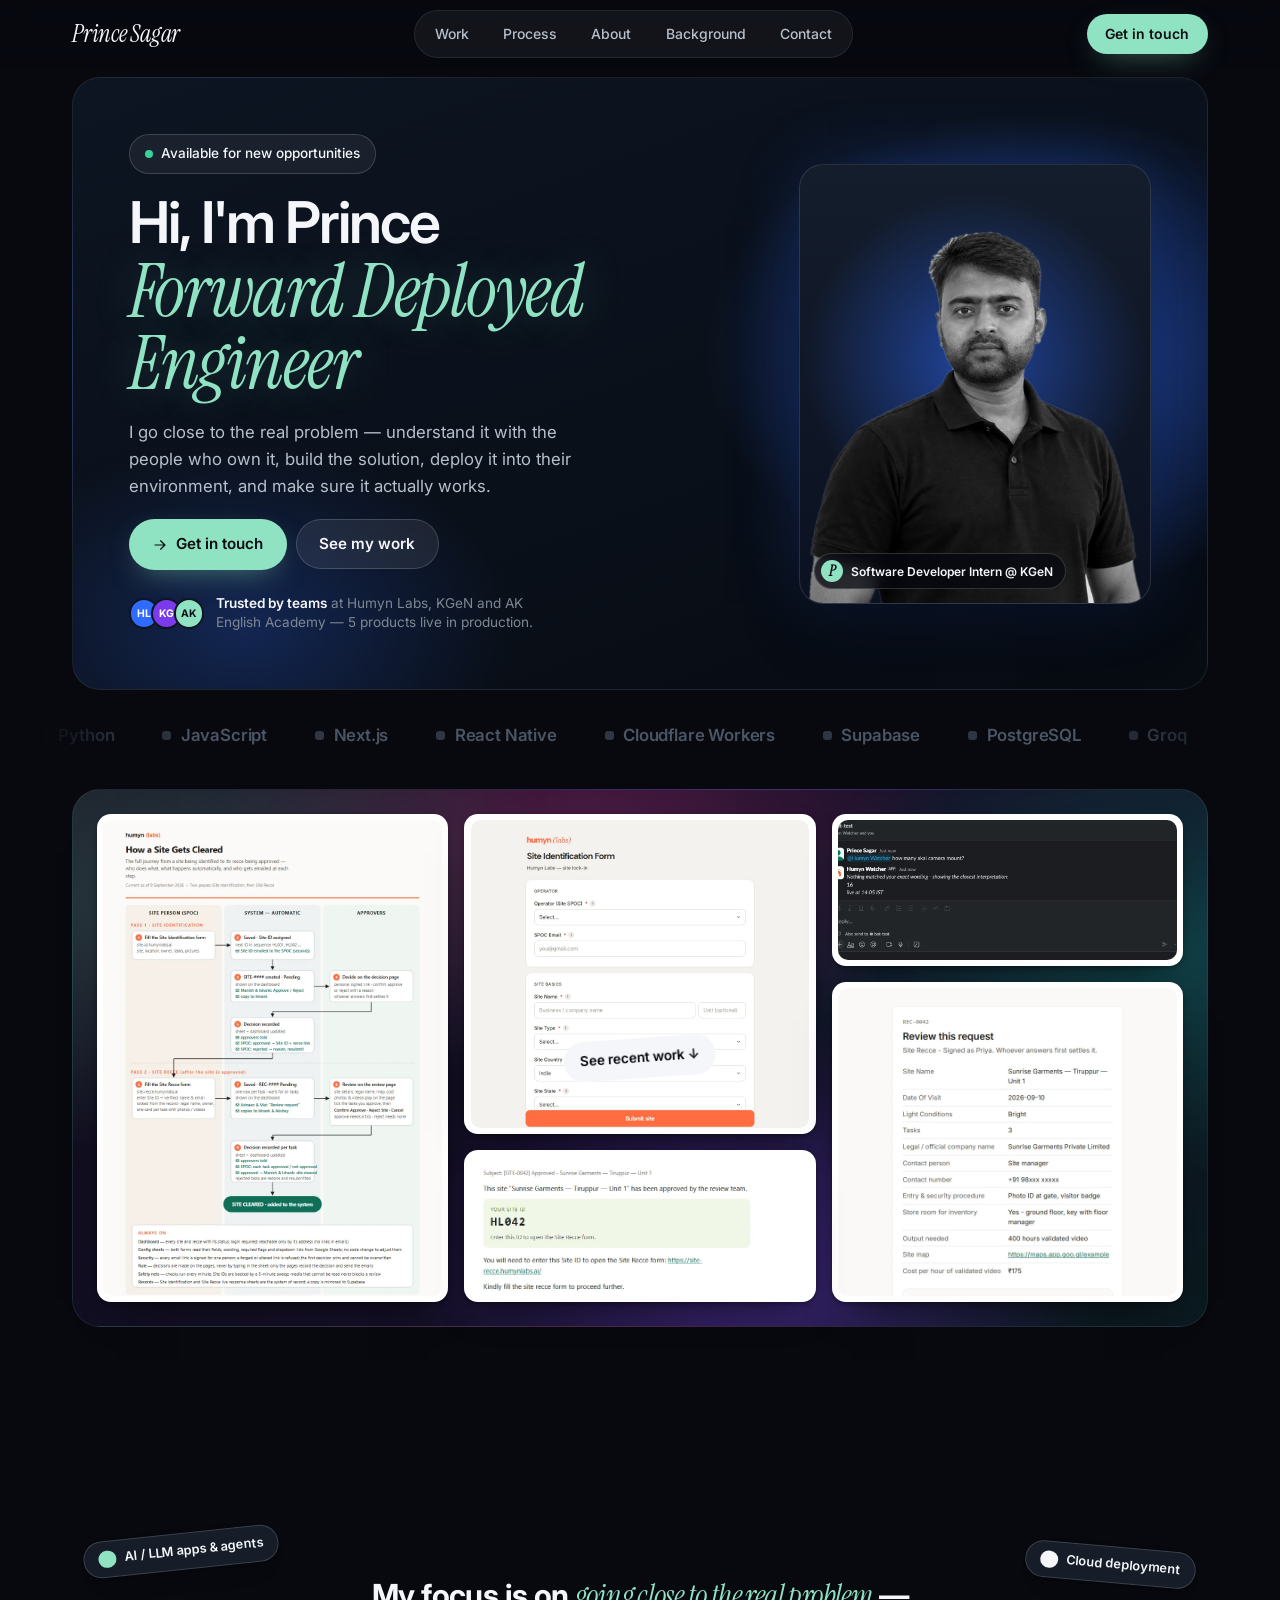
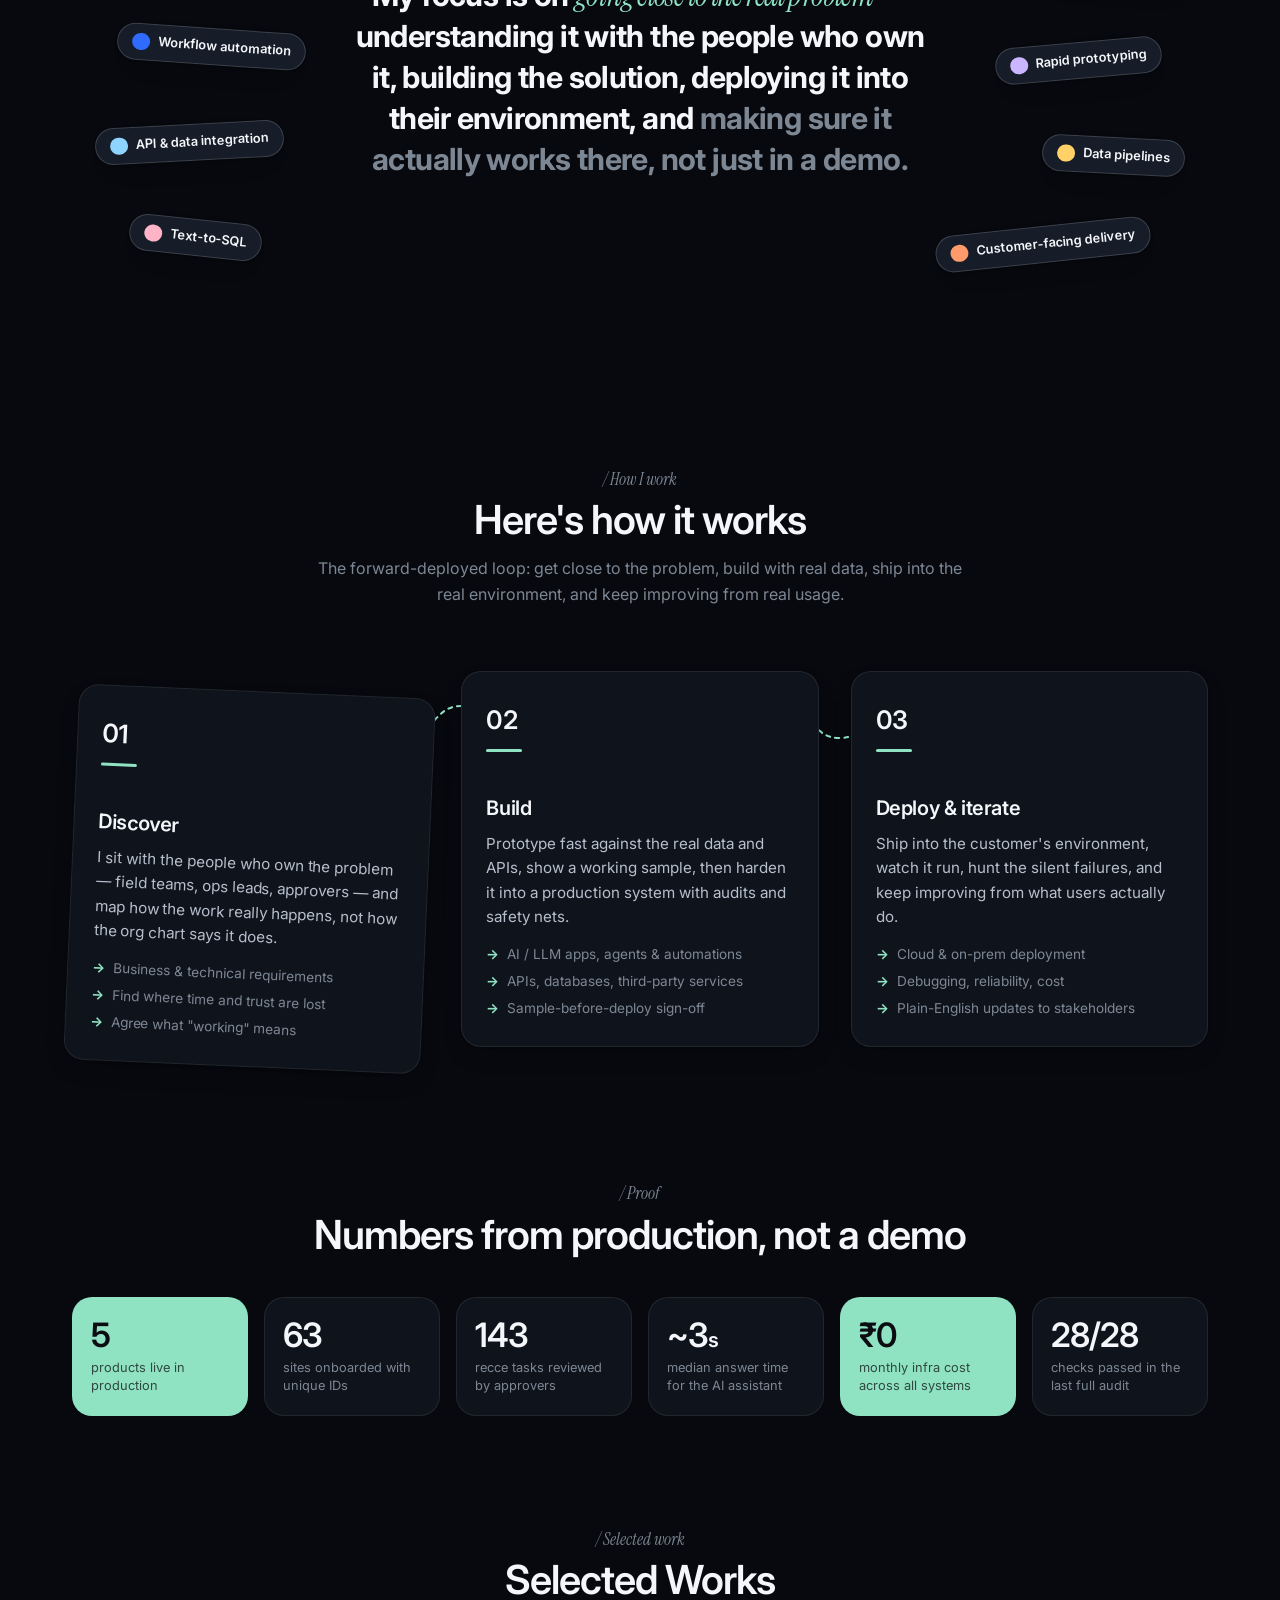
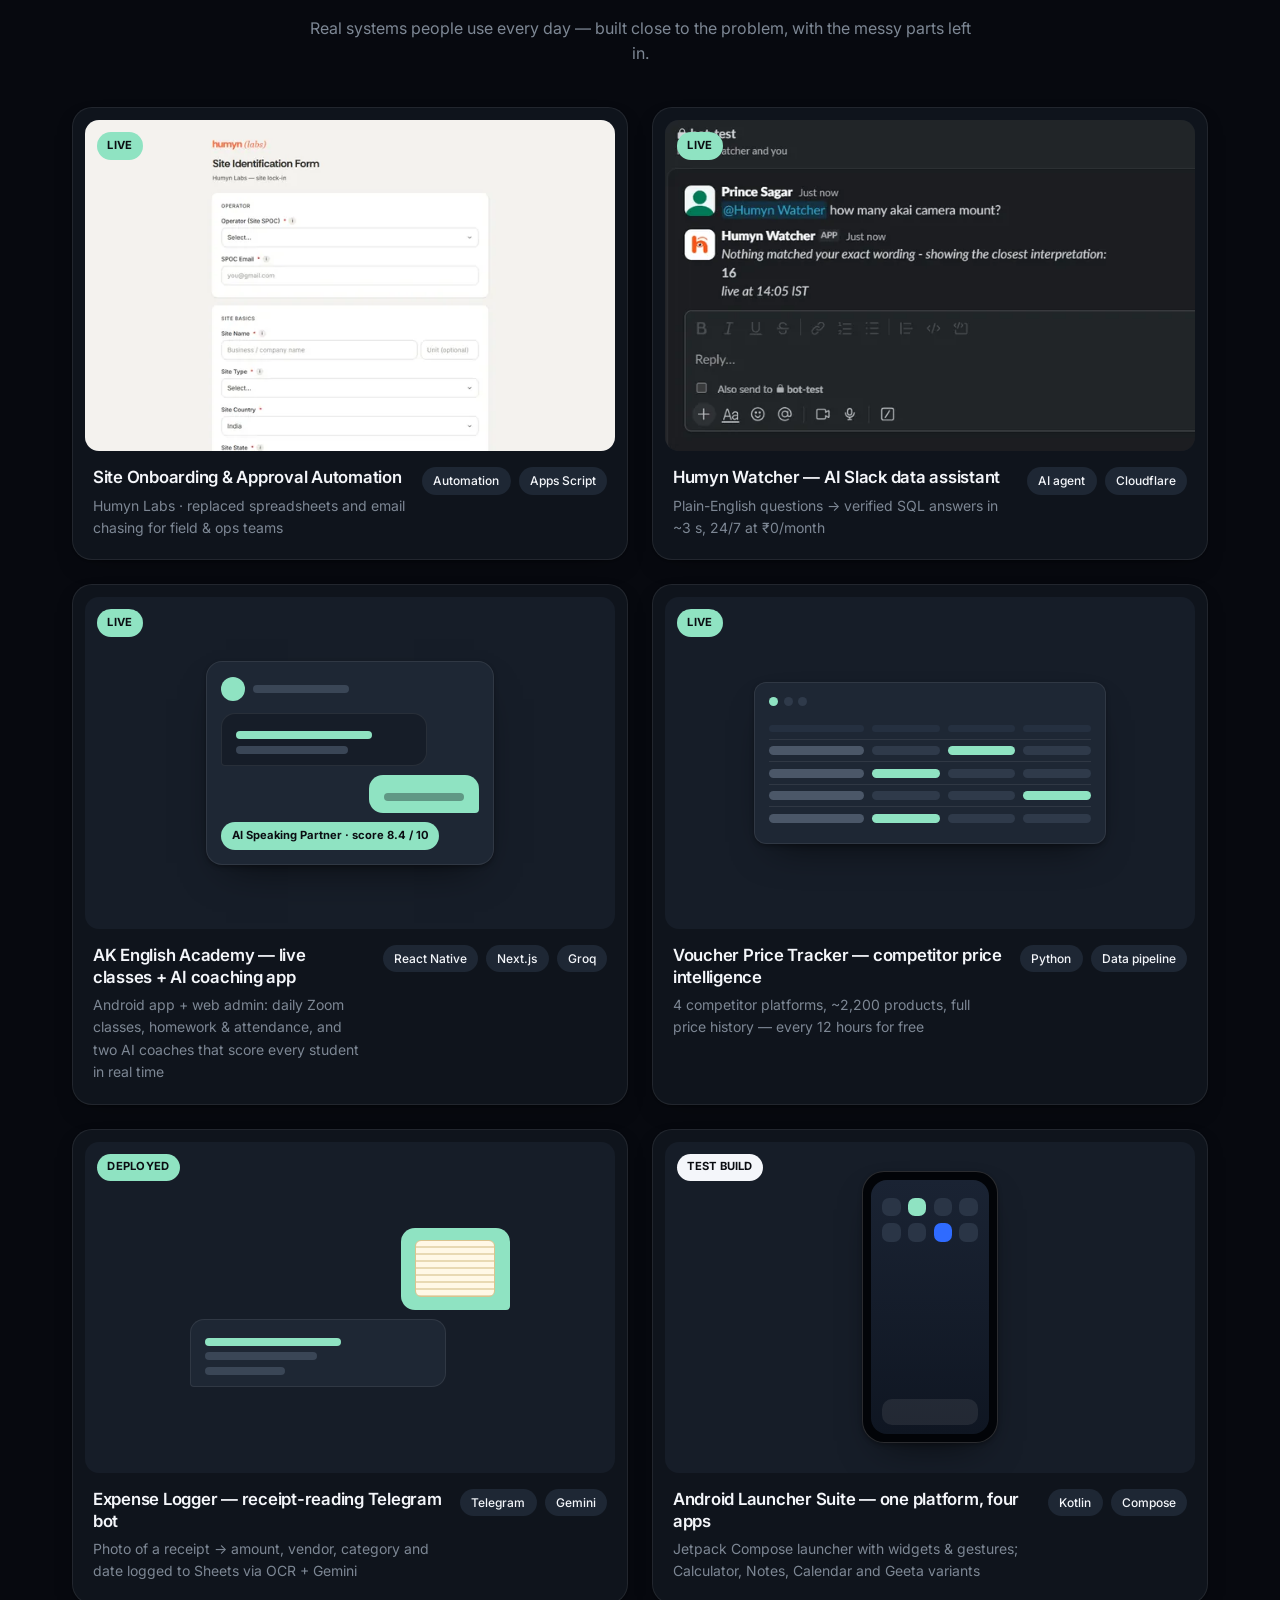
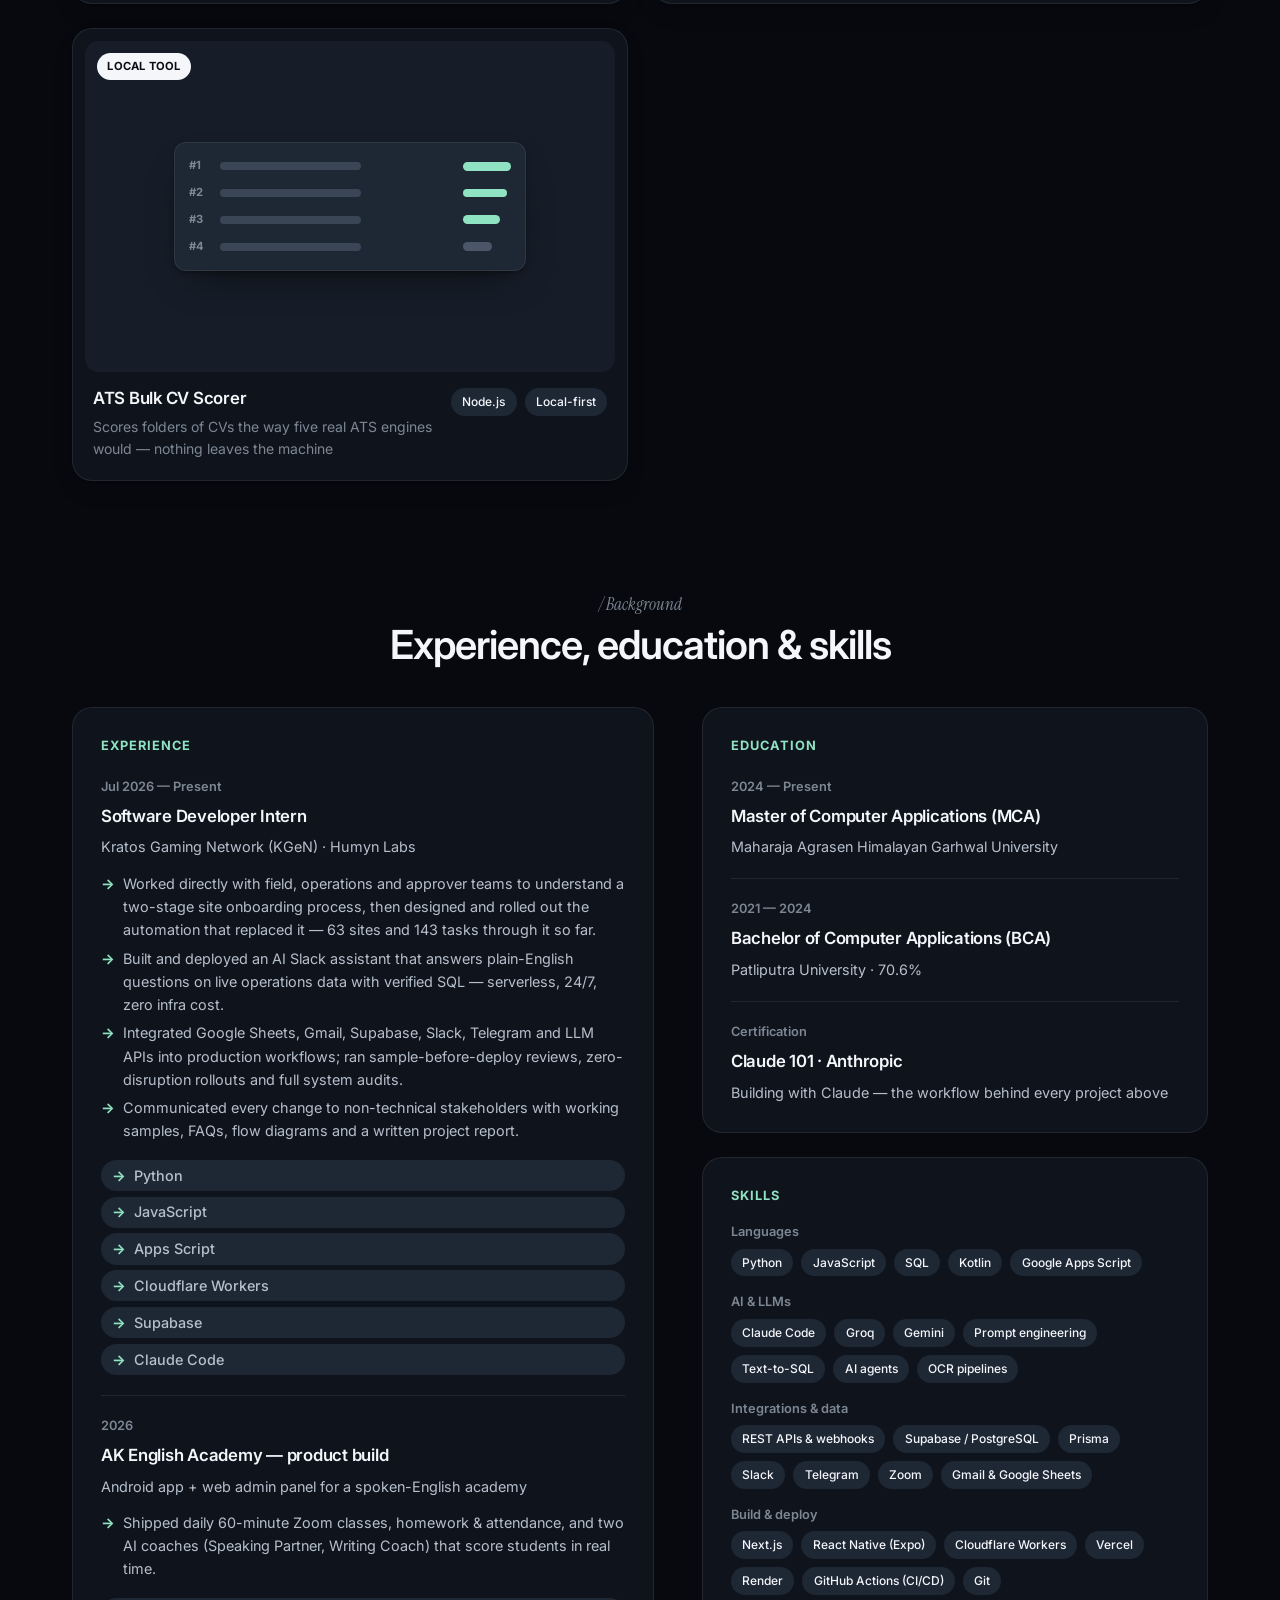
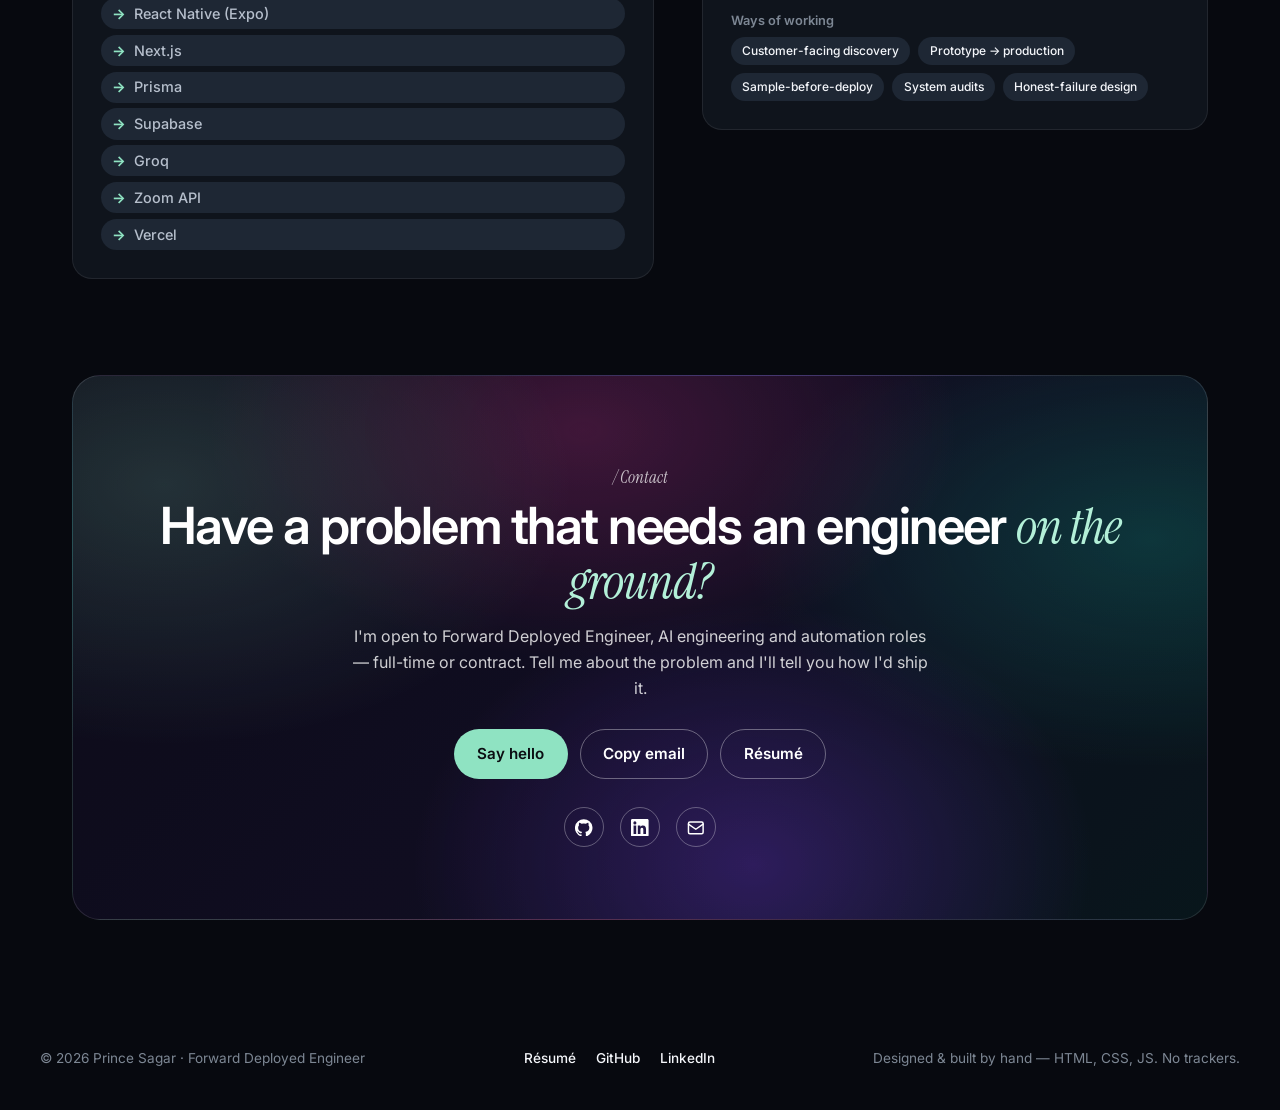
==== index.html @ 5920c082 "Accent: switch to mint (#8fe3c2) Co-Authored-By: Claude Opus 5 <noreply@anthropic.com>" ====
<!DOCTYPE html>
<html lang="en">
<head>
  <meta charset="UTF-8">
  <meta name="viewport" content="width=device-width, initial-scale=1.0">

  <title>Prince Sagar — Forward Deployed Engineer</title>
  <meta name="description" content="Prince Sagar is a Forward Deployed Engineer who works directly with the people who own a problem, builds AI and automation solutions, deploys them into real environments and keeps them working.">
  <meta name="author" content="Prince Sagar">
  <meta name="theme-color" content="#07090f">

  <meta property="og:type" content="website">
  <meta property="og:title" content="Prince Sagar — Forward Deployed Engineer">
  <meta property="og:description" content="I go close to the real problem, build the solution, deploy it, and make sure it actually works in your environment.">
  <meta property="og:url" content="https://sagarprince05.github.io">
  <meta property="og:image" content="https://sagarprince05.github.io/assets/og.png">
  <meta name="twitter:card" content="summary_large_image">

  <link rel="icon" href="assets/favicon.svg?v=20260915d" type="image/svg+xml">
  <link rel="canonical" href="https://sagarprince05.github.io">

  <link rel="preconnect" href="https://fonts.googleapis.com">
  <link rel="preconnect" href="https://fonts.gstatic.com" crossorigin>
  <link href="https://fonts.googleapis.com/css2?family=Inter:wght@400;500;600;700&family=Instrument+Serif:ital@0;1&display=swap" rel="stylesheet">
  <link rel="stylesheet" href="styles.css?v=20260915d">
  <link rel="preload" as="image" href="assets/prince.webp" type="image/webp">

  <script type="application/ld+json">
  {
    "@context": "https://schema.org",
    "@type": "Person",
    "name": "Prince Sagar",
    "jobTitle": "Forward Deployed Engineer",
    "worksFor": { "@type": "Organization", "name": "Kratos Gaming Network (KGeN)" },
    "url": "https://sagarprince05.github.io",
    "image": "https://sagarprince05.github.io/assets/prince.webp",
    "email": "mailto:prince.nbt05@gmail.com",
    "sameAs": ["https://github.com/sagarprince05", "https://www.linkedin.com/in/prince-sagar-b469223b5"],
    "knowsAbout": ["Forward deployed engineering", "AI and LLM applications", "Workflow automation", "API integration", "Python", "JavaScript", "Cloudflare Workers", "Supabase", "Next.js", "React Native"],
    "alumniOf": [
      { "@type": "CollegeOrUniversity", "name": "Maharaja Agrasen Himalayan Garhwal University" },
      { "@type": "CollegeOrUniversity", "name": "Patliputra University" }
    ]
  }
  </script>
</head>
<body>
  <a class="skip-link" href="#content">Skip to content</a>

  <!-- ===================== HEADER ===================== -->
  <header class="site-header" id="top">
    <div class="container nav-bar">
      <a class="brand" href="#top">Prince Sagar</a>
      <nav class="nav-links" aria-label="Primary">
        <a class="nav-link" href="#work">Work</a>
        <a class="nav-link" href="#process">Process</a>
        <a class="nav-link" href="#about">About</a>
        <a class="nav-link" href="#background">Background</a>
        <a class="nav-link" href="#contact">Contact</a>
      </nav>
      <div class="nav-actions">
        <a class="btn btn-dark" href="mailto:prince.nbt05@gmail.com">Get in touch</a>
        <button class="nav-toggle" type="button" aria-label="Open menu" aria-expanded="false" aria-controls="nav-panel">
          <svg class="icon-open" viewBox="0 0 24 24" fill="none" stroke="currentColor" stroke-width="2" stroke-linecap="round" aria-hidden="true"><path d="M4 7h16M4 12h16M4 17h16"/></svg>
          <svg class="icon-close" viewBox="0 0 24 24" fill="none" stroke="currentColor" stroke-width="2" stroke-linecap="round" aria-hidden="true"><path d="M6 6l12 12M18 6 6 18"/></svg>
        </button>
      </div>
    </div>
    <nav class="container nav-panel" id="nav-panel" aria-label="Mobile">
      <a href="#work">Work</a>
      <a href="#process">Process</a>
      <a href="#about">About</a>
      <a href="#background">Background</a>
      <a href="#contact">Contact</a>
    </nav>
  </header>

  <main id="content">

    <!-- ===================== HERO ===================== -->
    <section class="hero container" aria-labelledby="hero-title">
      <div class="hero-card">
        <div class="hero-copy">
          <span class="pill"><span class="dot" aria-hidden="true"></span>Available for new opportunities</span>
          <h1 class="hero-title" id="hero-title">
            <span class="line1">Hi, I'm Prince</span>
            <span class="line2">Forward Deployed Engineer</span>
          </h1>
          <p class="hero-blurb">I go close to the real problem — understand it with the people who own it, build the solution, deploy it into their environment, and make sure it actually works.</p>
          <div class="hero-actions">
            <a class="btn btn-dark" href="#contact">
              <svg viewBox="0 0 20 20" fill="currentColor" aria-hidden="true"><path fill-rule="evenodd" d="M3 10a.75.75 0 0 1 .75-.75h10.638L10.23 5.29a.75.75 0 1 1 1.04-1.08l5.5 5.25a.75.75 0 0 1 0 1.08l-5.5 5.25a.75.75 0 1 1-1.04-1.08l4.158-3.96H3.75A.75.75 0 0 1 3 10z" clip-rule="evenodd"/></svg>
              Get in touch
            </a>
            <a class="btn btn-light" href="#work">See my work</a>
          </div>
          <p class="hero-proof">
            <span class="stack" aria-hidden="true">
              <span style="background:#2f6bff">HL</span>
              <span style="background:#7c3aed">KG</span>
              <span style="background:#8fe3c2;color:#0b0d12">AK</span>
            </span>
            <span><strong>Trusted by teams</strong> at Humyn Labs, KGeN and AK English Academy — 5 products live in production.</span>
          </p>
        </div>

        <div class="hero-visual">
          <div class="portrait">
            <img src="assets/prince.webp" alt="Prince Sagar" width="1000" height="1085" fetchpriority="high" decoding="async">
            <span class="portrait-tag"><span class="mark">P</span>Software Developer Intern @ KGeN</span>
          </div>
        </div>
      </div>
    </section>

    <!-- ===================== MARQUEE ===================== -->
    <div class="marquee container" aria-label="Tools I work with">
      <div class="marquee-track">
        <span>Python</span><span>JavaScript</span><span>Next.js</span><span>React Native</span><span>Cloudflare Workers</span><span>Supabase</span><span>PostgreSQL</span><span>Groq</span><span>Gemini</span><span>Claude Code</span><span>Google Apps Script</span><span>Slack API</span><span>Telegram API</span><span>Zoom API</span><span>GitHub Actions</span><span>Vercel</span><span>Render</span>
        <span aria-hidden="true">Python</span><span aria-hidden="true">JavaScript</span><span aria-hidden="true">Next.js</span><span aria-hidden="true">React Native</span><span aria-hidden="true">Cloudflare Workers</span><span aria-hidden="true">Supabase</span><span aria-hidden="true">PostgreSQL</span><span aria-hidden="true">Groq</span><span aria-hidden="true">Gemini</span><span aria-hidden="true">Claude Code</span><span aria-hidden="true">Google Apps Script</span><span aria-hidden="true">Slack API</span><span aria-hidden="true">Telegram API</span><span aria-hidden="true">Zoom API</span><span aria-hidden="true">GitHub Actions</span><span aria-hidden="true">Vercel</span><span aria-hidden="true">Render</span>
      </div>
    </div>

    <!-- ===================== COLLAGE ===================== -->
    <section class="section container reveal" aria-label="Recent work at a glance" style="padding-top:2rem">
      <div class="collage">
        <div class="tile tile-a"><img src="assets/screenshots/so-08-flowchart.webp" alt="Flow diagram of the site onboarding and approval system" width="900" height="1290" loading="lazy" decoding="async"></div>
        <div class="tile tile-b"><img src="assets/screenshots/so-01-site-id-form.webp" alt="Site Identification form" width="1280" height="900" loading="lazy" decoding="async"></div>
        <div class="tile tile-c"><img src="assets/screenshots/hw-02-fuzzy-question.webp" alt="Humyn Watcher answering a question in Slack" width="1300" height="490" loading="lazy" decoding="async"></div>
        <div class="tile tile-d"><img src="assets/screenshots/so-05-review-page.webp" alt="Task-level review page" width="760" height="1380" loading="lazy" decoding="async"></div>
        <div class="tile tile-e"><img src="assets/screenshots/so-02-site-approved-email.webp" alt="Approval email with Site ID" width="760" height="420" loading="lazy" decoding="async"></div>
        <a class="pill float" href="#work">See recent work ↓</a>
      </div>
    </section>

    <!-- ===================== ABOUT ===================== -->
    <section class="section container reveal" id="about" aria-labelledby="about-title">
      <div class="statement-wrap">
        <h2 class="statement" id="about-title">My focus is on <em>going close to the real problem</em> — understanding it with the people who own it, building the solution, deploying it into their environment, and <span class="soft">making sure it actually works there, not just in a demo.</span></h2>
        <ul class="chips" aria-label="What I do">
          <li class="chip"><i style="background:#8fe3c2"></i>AI / LLM apps &amp; agents</li>
          <li class="chip"><i style="background:#2f6bff"></i>Workflow automation</li>
          <li class="chip"><i style="background:#8fd3ff"></i>API &amp; data integration</li>
          <li class="chip"><i style="background:#ffb3c7"></i>Text-to-SQL</li>
          <li class="chip"><i style="background:#f4f6fa"></i>Cloud deployment</li>
          <li class="chip"><i style="background:#c9b6ff"></i>Rapid prototyping</li>
          <li class="chip"><i style="background:#ffd166"></i>Data pipelines</li>
          <li class="chip"><i style="background:#ff9a6b"></i>Customer-facing delivery</li>
        </ul>
      </div>
    </section>

    <!-- ===================== PROCESS ===================== -->
    <section class="section container reveal" id="process" aria-labelledby="process-title">
      <div class="section-head">
        <p class="eyebrow">How I work</p>
        <h2 class="h2" id="process-title">Here's how it works</h2>
        <p>The forward-deployed loop: get close to the problem, build with real data, ship into the real environment, and keep improving from real usage.</p>
      </div>
      <div class="process">
        <svg class="connector c1" viewBox="0 0 96 48" fill="none" aria-hidden="true"><path d="M2 40 C 30 40, 30 8, 58 8 S 86 30, 94 26" stroke="currentColor" stroke-width="2" stroke-dasharray="4 5" stroke-linecap="round"/><circle cx="94" cy="26" r="3" fill="currentColor"/></svg>
        <svg class="connector c2" viewBox="0 0 96 48" fill="none" aria-hidden="true"><path d="M2 40 C 30 40, 30 8, 58 8 S 86 30, 94 26" stroke="currentColor" stroke-width="2" stroke-dasharray="4 5" stroke-linecap="round"/><circle cx="94" cy="26" r="3" fill="currentColor"/></svg>

        <article class="step">
          <div class="num">01</div>
          <h3>Discover</h3>
          <p>I sit with the people who own the problem — field teams, ops leads, approvers — and map how the work really happens, not how the org chart says it does.</p>
          <ul>
            <li>Business &amp; technical requirements</li>
            <li>Find where time and trust are lost</li>
            <li>Agree what "working" means</li>
          </ul>
        </article>
        <article class="step">
          <div class="num">02</div>
          <h3>Build</h3>
          <p>Prototype fast against the real data and APIs, show a working sample, then harden it into a production system with audits and safety nets.</p>
          <ul>
            <li>AI / LLM apps, agents &amp; automations</li>
            <li>APIs, databases, third-party services</li>
            <li>Sample-before-deploy sign-off</li>
          </ul>
        </article>
        <article class="step">
          <div class="num">03</div>
          <h3>Deploy &amp; iterate</h3>
          <p>Ship into the customer's environment, watch it run, hunt the silent failures, and keep improving from what users actually do.</p>
          <ul>
            <li>Cloud &amp; on-prem deployment</li>
            <li>Debugging, reliability, cost</li>
            <li>Plain-English updates to stakeholders</li>
          </ul>
        </article>
      </div>
    </section>

    <!-- ===================== RESULTS ===================== -->
    <section class="section container reveal" aria-labelledby="results-title" style="padding-top:0">
      <div class="section-head">
        <p class="eyebrow">Proof</p>
        <h2 class="h2" id="results-title">Numbers from production, not a demo</h2>
      </div>
      <ul class="results">
        <li class="result accent"><div class="value">5</div><div class="label">products live in production</div></li>
        <li class="result"><div class="value">63</div><div class="label">sites onboarded with unique IDs</div></li>
        <li class="result"><div class="value">143</div><div class="label">recce tasks reviewed by approvers</div></li>
        <li class="result"><div class="value">~3<small>s</small></div><div class="label">median answer time for the AI assistant</div></li>
        <li class="result accent"><div class="value">₹0</div><div class="label">monthly infra cost across all systems</div></li>
        <li class="result"><div class="value">28/28</div><div class="label">checks passed in the last full audit</div></li>
      </ul>
    </section>

    <!-- ===================== WORK ===================== -->
    <section class="section container reveal" id="work" aria-labelledby="work-title" style="padding-top:0">
      <div class="section-head">
        <p class="eyebrow">Selected work</p>
        <h2 class="h2" id="work-title">Selected Works</h2>
        <p>Real systems people use every day — built close to the problem, with the messy parts left in.</p>
      </div>

      <div class="work-grid">

        <a class="work-card" href="projects/site-onboarding.html">
          <div class="work-media">
            <img src="assets/screenshots/thumb-site-onboarding.webp" alt="" width="640" height="400" loading="lazy" decoding="async">
            <span class="status">Live</span>
          </div>
          <span class="work-arrow" aria-hidden="true"><svg viewBox="0 0 20 20" fill="currentColor"><path fill-rule="evenodd" d="M5.22 14.78a.75.75 0 0 0 1.06 0l7.22-7.22v5.69a.75.75 0 0 0 1.5 0v-7.5a.75.75 0 0 0-.75-.75h-7.5a.75.75 0 0 0 0 1.5h5.69l-7.22 7.22a.75.75 0 0 0 0 1.06z" clip-rule="evenodd"/></svg></span>
          <div class="work-body">
            <div>
              <h3>Site Onboarding &amp; Approval Automation</h3>
              <p>Humyn Labs · replaced spreadsheets and email chasing for field &amp; ops teams</p>
            </div>
            <ul class="tags"><li>Automation</li><li>Apps Script</li></ul>
          </div>
        </a>

        <a class="work-card" href="projects/humyn-watcher.html">
          <div class="work-media">
            <img src="assets/screenshots/thumb-humyn-watcher.webp" alt="" width="640" height="400" loading="lazy" decoding="async">
            <span class="status">Live</span>
          </div>
          <span class="work-arrow" aria-hidden="true"><svg viewBox="0 0 20 20" fill="currentColor"><path fill-rule="evenodd" d="M5.22 14.78a.75.75 0 0 0 1.06 0l7.22-7.22v5.69a.75.75 0 0 0 1.5 0v-7.5a.75.75 0 0 0-.75-.75h-7.5a.75.75 0 0 0 0 1.5h5.69l-7.22 7.22a.75.75 0 0 0 0 1.06z" clip-rule="evenodd"/></svg></span>
          <div class="work-body">
            <div>
              <h3>Humyn Watcher — AI Slack data assistant</h3>
              <p>Plain-English questions → verified SQL answers in ~3 s, 24/7 at ₹0/month</p>
            </div>
            <ul class="tags"><li>AI agent</li><li>Cloudflare</li></ul>
          </div>
        </a>

        <a class="work-card" href="https://ak-english-academy.vercel.app" target="_blank" rel="noreferrer">
          <div class="work-media">
            <div class="mock">
              <div class="mock-coach" aria-hidden="true">
                <div class="coach-head"><i></i><b></b></div>
                <div class="bubble bot"><b class="w3"></b><b class="w1"></b></div>
                <div class="bubble me"><b class="w2"></b></div>
                <div class="score">AI Speaking Partner · score 8.4 / 10</div>
              </div>
            </div>
            <span class="status">Live</span>
          </div>
          <span class="work-arrow" aria-hidden="true"><svg viewBox="0 0 20 20" fill="currentColor"><path fill-rule="evenodd" d="M5.22 14.78a.75.75 0 0 0 1.06 0l7.22-7.22v5.69a.75.75 0 0 0 1.5 0v-7.5a.75.75 0 0 0-.75-.75h-7.5a.75.75 0 0 0 0 1.5h5.69l-7.22 7.22a.75.75 0 0 0 0 1.06z" clip-rule="evenodd"/></svg></span>
          <div class="work-body">
            <div>
              <h3>AK English Academy — live classes + AI coaching app</h3>
              <p>Android app + web admin: daily Zoom classes, homework &amp; attendance, and two AI coaches that score every student in real time</p>
            </div>
            <ul class="tags"><li>React Native</li><li>Next.js</li><li>Groq</li></ul>
          </div>
        </a>

        <a class="work-card" href="projects/voucher-price-tracker.html">
          <div class="work-media">
            <div class="mock">
              <div class="mock-window" aria-hidden="true">
                <div class="bar"><i></i><i></i><i></i></div>
                <div class="mock-row head"><b></b><b></b><b></b><b></b></div>
                <div class="mock-row"><b class="dark"></b><b></b><b class="lime"></b><b></b></div>
                <div class="mock-row"><b class="dark"></b><b class="lime"></b><b></b><b></b></div>
                <div class="mock-row"><b class="dark"></b><b></b><b></b><b class="lime"></b></div>
                <div class="mock-row"><b class="dark"></b><b class="lime"></b><b></b><b></b></div>
              </div>
            </div>
            <span class="status">Live</span>
          </div>
          <span class="work-arrow" aria-hidden="true"><svg viewBox="0 0 20 20" fill="currentColor"><path fill-rule="evenodd" d="M5.22 14.78a.75.75 0 0 0 1.06 0l7.22-7.22v5.69a.75.75 0 0 0 1.5 0v-7.5a.75.75 0 0 0-.75-.75h-7.5a.75.75 0 0 0 0 1.5h5.69l-7.22 7.22a.75.75 0 0 0 0 1.06z" clip-rule="evenodd"/></svg></span>
          <div class="work-body">
            <div>
              <h3>Voucher Price Tracker — competitor price intelligence</h3>
              <p>4 competitor platforms, ~2,200 products, full price history — every 12 hours for free</p>
            </div>
            <ul class="tags"><li>Python</li><li>Data pipeline</li></ul>
          </div>
        </a>

        <div class="work-card">
          <div class="work-media">
            <div class="mock">
              <div class="mock-chat" aria-hidden="true">
                <div class="bubble me"><div class="receipt"></div></div>
                <div class="bubble bot"><b class="w3"></b><b class="w1"></b><b class="w2"></b></div>
              </div>
            </div>
            <span class="status">Deployed</span>
          </div>
          <div class="work-body">
            <div>
              <h3>Expense Logger — receipt-reading Telegram bot</h3>
              <p>Photo of a receipt → amount, vendor, category and date logged to Sheets via OCR + Gemini</p>
            </div>
            <ul class="tags"><li>Telegram</li><li>Gemini</li></ul>
          </div>
        </div>

        <a class="work-card" href="https://github.com/akashsinha-cmyk/AIOLauncher" target="_blank" rel="noreferrer">
          <div class="work-media">
            <div class="mock">
              <div class="mock-phone" aria-hidden="true"><div class="screen"><div class="apps"><i></i><i></i><i></i><i></i><i></i><i></i><i></i><i></i></div><div class="dock"></div></div></div>
            </div>
            <span class="status neutral">Test build</span>
          </div>
          <span class="work-arrow" aria-hidden="true"><svg viewBox="0 0 20 20" fill="currentColor"><path fill-rule="evenodd" d="M5.22 14.78a.75.75 0 0 0 1.06 0l7.22-7.22v5.69a.75.75 0 0 0 1.5 0v-7.5a.75.75 0 0 0-.75-.75h-7.5a.75.75 0 0 0 0 1.5h5.69l-7.22 7.22a.75.75 0 0 0 0 1.06z" clip-rule="evenodd"/></svg></span>
          <div class="work-body">
            <div>
              <h3>Android Launcher Suite — one platform, four apps</h3>
              <p>Jetpack Compose launcher with widgets &amp; gestures; Calculator, Notes, Calendar and Geeta variants</p>
            </div>
            <ul class="tags"><li>Kotlin</li><li>Compose</li></ul>
          </div>
        </a>

        <div class="work-card">
          <div class="work-media">
            <div class="mock">
              <div class="mock-rank" aria-hidden="true">
                <div class="r">#1<span></span><i></i></div>
                <div class="r">#2<span></span><i></i></div>
                <div class="r">#3<span></span><i></i></div>
                <div class="r">#4<span></span><i></i></div>
              </div>
            </div>
            <span class="status neutral">Local tool</span>
          </div>
          <div class="work-body">
            <div>
              <h3>ATS Bulk CV Scorer</h3>
              <p>Scores folders of CVs the way five real ATS engines would — nothing leaves the machine</p>
            </div>
            <ul class="tags"><li>Node.js</li><li>Local-first</li></ul>
          </div>
        </div>

      </div>
    </section>

    <!-- ===================== BACKGROUND ===================== -->
    <section class="section container reveal" id="background" aria-labelledby="background-title" style="padding-top:0">
      <div class="section-head">
        <p class="eyebrow">Background</p>
        <h2 class="h2" id="background-title">Experience, education &amp; skills</h2>
      </div>
      <div class="two-col">
        <div class="panel">
          <h3>Experience</h3>
          <div class="entry">
            <span class="when">Jul 2026 — Present</span>
            <h4>Software Developer Intern</h4>
            <span class="where">Kratos Gaming Network (KGeN) · Humyn Labs</span>
            <ul>
              <li>Worked directly with field, operations and approver teams to understand a two-stage site onboarding process, then designed and rolled out the automation that replaced it — 63 sites and 143 tasks through it so far.</li>
              <li>Built and deployed an AI Slack assistant that answers plain-English questions on live operations data with verified SQL — serverless, 24/7, zero infra cost.</li>
              <li>Integrated Google Sheets, Gmail, Supabase, Slack, Telegram and LLM APIs into production workflows; ran sample-before-deploy reviews, zero-disruption rollouts and full system audits.</li>
              <li>Communicated every change to non-technical stakeholders with working samples, FAQs, flow diagrams and a written project report.</li>
            </ul>
            <ul class="tags"><li>Python</li><li>JavaScript</li><li>Apps Script</li><li>Cloudflare Workers</li><li>Supabase</li><li>Claude Code</li></ul>
          </div>
          <div class="entry">
            <span class="when">2026</span>
            <h4>AK English Academy — product build</h4>
            <span class="where">Android app + web admin panel for a spoken-English academy</span>
            <ul>
              <li>Shipped daily 60-minute Zoom classes, homework &amp; attendance, and two AI coaches (Speaking Partner, Writing Coach) that score students in real time.</li>
            </ul>
            <ul class="tags"><li>React Native (Expo)</li><li>Next.js</li><li>Prisma</li><li>Supabase</li><li>Groq</li><li>Zoom API</li><li>Vercel</li></ul>
          </div>
        </div>

        <div style="display:grid;gap:1.5rem;align-content:start">
          <div class="panel">
            <h3>Education</h3>
            <div class="entry">
              <span class="when">2024 — Present</span>
              <h4>Master of Computer Applications (MCA)</h4>
              <span class="where">Maharaja Agrasen Himalayan Garhwal University</span>
            </div>
            <div class="entry">
              <span class="when">2021 — 2024</span>
              <h4>Bachelor of Computer Applications (BCA)</h4>
              <span class="where">Patliputra University · 70.6%</span>
            </div>
            <div class="entry">
              <span class="when">Certification</span>
              <h4>Claude 101 · Anthropic</h4>
              <span class="where">Building with Claude — the workflow behind every project above</span>
            </div>
          </div>

          <div class="panel">
            <h3>Skills</h3>
            <dl class="skills-list">
              <div><dt>Languages</dt><dd><ul class="tags"><li>Python</li><li>JavaScript</li><li>SQL</li><li>Kotlin</li><li>Google Apps Script</li></ul></dd></div>
              <div><dt>AI &amp; LLMs</dt><dd><ul class="tags"><li>Claude Code</li><li>Groq</li><li>Gemini</li><li>Prompt engineering</li><li>Text-to-SQL</li><li>AI agents</li><li>OCR pipelines</li></ul></dd></div>
              <div><dt>Integrations &amp; data</dt><dd><ul class="tags"><li>REST APIs &amp; webhooks</li><li>Supabase / PostgreSQL</li><li>Prisma</li><li>Slack</li><li>Telegram</li><li>Zoom</li><li>Gmail &amp; Google Sheets</li></ul></dd></div>
              <div><dt>Build &amp; deploy</dt><dd><ul class="tags"><li>Next.js</li><li>React Native (Expo)</li><li>Cloudflare Workers</li><li>Vercel</li><li>Render</li><li>GitHub Actions (CI/CD)</li><li>Git</li></ul></dd></div>
              <div><dt>Ways of working</dt><dd><ul class="tags"><li>Customer-facing discovery</li><li>Prototype → production</li><li>Sample-before-deploy</li><li>System audits</li><li>Honest-failure design</li></ul></dd></div>
            </dl>
          </div>
        </div>
      </div>
    </section>

    <!-- ===================== CONTACT ===================== -->
    <section class="section container reveal" id="contact" aria-labelledby="contact-title" style="padding-top:0">
      <div class="cta">
        <p class="eyebrow">Contact</p>
        <h2 id="contact-title">Have a problem that needs an engineer <em>on the ground?</em></h2>
        <p>I'm open to Forward Deployed Engineer, AI engineering and automation roles — full-time or contract. Tell me about the problem and I'll tell you how I'd ship it.</p>
        <div class="cta-actions">
          <a class="btn btn-lime" href="mailto:prince.nbt05@gmail.com">Say hello</a>
          <button class="btn btn-ghost copy-email" type="button" data-email="prince.nbt05@gmail.com"><span class="copy-label">Copy email</span></button>
          <a class="btn btn-ghost" href="assets/resume.pdf" target="_blank" rel="noreferrer">Résumé</a>
        </div>
        <ul class="socials" aria-label="Social links">
          <li><a href="https://github.com/sagarprince05" target="_blank" rel="noreferrer" aria-label="GitHub"><svg viewBox="0 0 24 24" fill="currentColor" aria-hidden="true"><path d="M12 .3a12 12 0 0 0-3.8 23.4c.6.1.8-.3.8-.6v-2c-3.3.7-4-1.6-4-1.6-.6-1.4-1.4-1.8-1.4-1.8-1.1-.7.1-.7.1-.7 1.2.1 1.8 1.2 1.8 1.2 1.1 1.9 2.8 1.3 3.5 1 .1-.8.4-1.3.8-1.6-2.7-.3-5.5-1.3-5.5-5.9 0-1.3.5-2.4 1.2-3.2-.1-.3-.5-1.5.1-3.2 0 0 1-.3 3.3 1.2a11.5 11.5 0 0 1 6 0c2.3-1.5 3.3-1.2 3.3-1.2.7 1.7.2 2.9.1 3.2.8.8 1.2 1.9 1.2 3.2 0 4.6-2.8 5.6-5.5 5.9.4.4.8 1.1.8 2.2v3.3c0 .3.2.7.8.6A12 12 0 0 0 12 .3z"/></svg></a></li>
          <li><a href="https://www.linkedin.com/in/prince-sagar-b469223b5" target="_blank" rel="noreferrer" aria-label="LinkedIn"><svg viewBox="0 0 24 24" fill="currentColor" aria-hidden="true"><path d="M20.4 20.5h-3.6v-5.6c0-1.3 0-3-1.8-3s-2.1 1.4-2.1 2.9v5.7H9.3V9h3.4v1.6h.1c.5-.9 1.6-1.8 3.4-1.8 3.6 0 4.3 2.4 4.3 5.5v6.2zM5.3 7.4a2.1 2.1 0 1 1 0-4.2 2.1 2.1 0 0 1 0 4.2zM7.1 20.5H3.5V9h3.6v11.5zM22.2 0H1.8C.8 0 0 .8 0 1.7v20.6c0 .9.8 1.7 1.8 1.7h20.4c1 0 1.8-.8 1.8-1.7V1.7C24 .8 23.2 0 22.2 0z"/></svg></a></li>
          <li><a href="mailto:prince.nbt05@gmail.com" aria-label="Email"><svg viewBox="0 0 24 24" fill="none" stroke="currentColor" stroke-width="2" stroke-linecap="round" stroke-linejoin="round" aria-hidden="true"><rect x="2" y="4" width="20" height="16" rx="2"/><path d="m2 7 10 7 10-7"/></svg></a></li>
        </ul>
      </div>
    </section>

  </main>

  <footer class="site-footer container">
    <div class="row">
      <span>© <span id="year"></span> Prince Sagar · Forward Deployed Engineer</span>
      <span class="links">
        <a href="assets/resume.pdf" target="_blank" rel="noreferrer">Résumé</a>
        <a href="https://github.com/sagarprince05" target="_blank" rel="noreferrer">GitHub</a>
        <a href="https://www.linkedin.com/in/prince-sagar-b469223b5" target="_blank" rel="noreferrer">LinkedIn</a>
      </span>
      <span>Designed &amp; built by hand — HTML, CSS, JS. No trackers.</span>
    </div>
  </footer>

  <script src="script.js?v=20260915d" defer></script>
</body>
</html>
---- styles.css ----
/* ==========================================================================
   Prince Sagar — Forward Deployed Engineer portfolio
   "Midnight" palette: near-black navy, deep blue glows, white type,
   mint accent, aurora gradient for feature blocks. Tokens live in :root.
   ========================================================================== */

/* ---------- Tokens ---------- */
:root {
  --font-sans: 'Inter', ui-sans-serif, system-ui, -apple-system, 'Segoe UI', Roboto, 'Helvetica Neue', Arial, sans-serif;
  --font-serif: 'Instrument Serif', Georgia, 'Times New Roman', serif;
  --font-mono: ui-monospace, SFMono-Regular, Menlo, Consolas, monospace;

  --bg: #07090f;
  --surface: #0f141c;
  --surface-2: #161d28;
  --surface-3: #1e2734;
  --ink: #f4f6fa;
  --text: #b6bfcc;
  --muted: #7d8794;
  --line: rgba(255, 255, 255, 0.08);
  --line-strong: rgba(255, 255, 255, 0.16);

  --accent: #8fe3c2;          /* mint */
  --accent-bright: #b3f0d8;
  --accent-deep: #5fcaa4;
  --accent-soft: rgba(143, 227, 194, 0.14);
  --blue: #2f6bff;
  --blue-soft: rgba(47, 107, 255, 0.35);
  --magenta: #ff3ea5;
  --violet: #7c3aed;
  --teal: #14b8a6;
  --on-accent: #0b0d12;

  --aurora:
    radial-gradient(60% 80% at 8% 20%, rgba(143, 227, 194, 0.22) 0%, rgba(143, 227, 194, 0) 60%),
    radial-gradient(55% 70% at 45% 10%, rgba(255, 62, 165, 0.26) 0%, rgba(255, 62, 165, 0) 60%),
    radial-gradient(50% 80% at 60% 90%, rgba(124, 58, 237, 0.38) 0%, rgba(124, 58, 237, 0) 60%),
    radial-gradient(60% 70% at 95% 30%, rgba(20, 184, 166, 0.28) 0%, rgba(20, 184, 166, 0) 60%),
    linear-gradient(135deg, #0f0d1c 0%, #140f26 50%, #0a1a1f 100%);

  --radius-xl: 28px;
  --radius-lg: 20px;
  --radius-md: 14px;
  --shadow-sm: 0 1px 2px rgba(0, 0, 0, 0.3), 0 10px 30px -18px rgba(0, 0, 0, 0.6);
  --shadow-md: 0 2px 4px rgba(0, 0, 0, 0.3), 0 18px 40px -20px rgba(0, 0, 0, 0.7);
  --shadow-lg: 0 30px 70px -30px rgba(0, 0, 0, 0.8);
  --ease: cubic-bezier(0.2, 0.8, 0.2, 1);
  --max-w: 1200px;
}

/* ---------- Reset & base ---------- */
*, *::before, *::after { box-sizing: border-box; }
html { scroll-behavior: smooth; -webkit-text-size-adjust: 100%; color-scheme: dark; }
body {
  margin: 0;
  font-family: var(--font-sans);
  font-size: 1rem;
  line-height: 1.6;
  color: var(--text);
  background: var(--bg);
  -webkit-font-smoothing: antialiased;
  -moz-osx-font-smoothing: grayscale;
}
::selection { background: var(--accent); color: var(--on-accent); }
img, svg { display: block; max-width: 100%; }
a { color: inherit; text-decoration: none; }
ul, ol { list-style: none; margin: 0; padding: 0; }
h1, h2, h3, h4, p, dl, dd, figure { margin: 0; }
button { font: inherit; color: inherit; background: none; border: 0; cursor: pointer; }
:focus-visible { outline: 2px solid var(--accent); outline-offset: 3px; border-radius: 6px; }
em { font-family: var(--font-serif); font-style: italic; font-weight: 400; }
::-webkit-scrollbar { width: 12px; }
::-webkit-scrollbar-track { background: var(--bg); }
::-webkit-scrollbar-thumb { background: #2a3342; border: 3px solid var(--bg); border-radius: 10px; }

.container { max-width: var(--max-w); margin: 0 auto; padding-inline: 1.25rem; }
@media (min-width: 768px) { .container { padding-inline: 2rem; } }

.skip-link {
  position: absolute; left: 1rem; top: -100%; z-index: 100;
  padding: 0.75rem 1rem; background: var(--accent); color: var(--on-accent); font-weight: 600; border-radius: 999px;
}
.skip-link:focus { top: 1rem; }

/* ---------- Type helpers ---------- */
.eyebrow { font-family: var(--font-serif); font-style: italic; font-size: 1.05rem; color: var(--accent); }
.eyebrow::before { content: '/ '; }
.h2 {
  margin-top: 0.35rem;
  font-size: clamp(1.75rem, 3.6vw, 2.5rem);
  font-weight: 600; letter-spacing: -0.025em; line-height: 1.1; color: var(--ink);
}
.section-head { text-align: center; max-width: 42rem; margin: 0 auto 2.5rem; }
.section-head p { margin-top: 0.85rem; color: var(--muted); }
.section { padding-block: 4rem; }
@media (min-width: 768px) { .section { padding-block: 6rem; } }

/* ---------- Buttons & pills ---------- */
.btn {
  display: inline-flex; align-items: center; justify-content: center; gap: 0.5rem;
  min-height: 3rem; padding: 0.75rem 1.4rem;
  font-size: 0.95rem; font-weight: 600; border-radius: 999px; border: 1px solid transparent;
  transition: transform 0.2s var(--ease), background-color 0.2s var(--ease), color 0.2s var(--ease), box-shadow 0.2s var(--ease), border-color 0.2s var(--ease);
}
.btn:hover { transform: translateY(-2px); }
.btn:active { transform: translateY(0); }
.btn svg { width: 1rem; height: 1rem; }
.btn-dark { background: var(--accent); color: var(--on-accent); box-shadow: 0 10px 30px -12px rgba(143, 227, 194, 0.55); }
.btn-dark:hover { background: var(--accent-bright); }
.btn-lime { background: var(--accent); color: var(--on-accent); }
.btn-lime:hover { background: var(--accent-bright); }
.btn-ghost { background: transparent; color: var(--ink); border-color: var(--line-strong); }
.btn-ghost:hover { background: rgba(255, 255, 255, 0.06); }
.btn-light { background: rgba(255, 255, 255, 0.08); color: var(--ink); border-color: var(--line-strong); -webkit-backdrop-filter: blur(8px); backdrop-filter: blur(8px); }
.btn-light:hover { background: rgba(255, 255, 255, 0.14); }

.pill {
  display: inline-flex; align-items: center; gap: 0.5rem;
  padding: 0.5rem 0.95rem; font-size: 0.85rem; font-weight: 500;
  color: var(--ink); background: rgba(255, 255, 255, 0.06); border: 1px solid var(--line-strong); border-radius: 999px;
  -webkit-backdrop-filter: blur(8px); backdrop-filter: blur(8px);
}
.pill .dot { width: 0.5rem; height: 0.5rem; border-radius: 999px; background: #34d399; box-shadow: 0 0 0 0 rgba(52, 211, 153, 0.6); animation: pulse 2.2s infinite; }
@keyframes pulse { 0% { box-shadow: 0 0 0 0 rgba(52, 211, 153, 0.6); } 70% { box-shadow: 0 0 0 8px rgba(52, 211, 153, 0); } 100% { box-shadow: 0 0 0 0 rgba(52, 211, 153, 0); } }

.tags { display: flex; flex-wrap: wrap; gap: 0.5rem; }
.tags li {
  padding: 0.3rem 0.7rem; font-size: 0.75rem; font-weight: 500; line-height: 1.5;
  color: var(--ink); background: var(--surface-3); border-radius: 999px;
}

/* ---------- Header / nav ---------- */
.site-header {
  position: sticky; top: 0; z-index: 40;
  background: rgba(7, 9, 15, 0.7);
  -webkit-backdrop-filter: blur(14px); backdrop-filter: blur(14px);
  border-bottom: 1px solid transparent; transition: border-color 0.2s;
}
.site-header.is-scrolled { border-bottom-color: var(--line); }
.nav-bar { display: flex; align-items: center; justify-content: space-between; gap: 1rem; height: 4.25rem; }
.brand { font-family: var(--font-serif); font-style: italic; font-size: 1.5rem; color: var(--ink); letter-spacing: -0.01em; }
.nav-links { display: none; }
.nav-actions { display: flex; align-items: center; gap: 0.5rem; }
.nav-actions .btn { min-height: 2.5rem; padding: 0.5rem 1.1rem; font-size: 0.875rem; }
.nav-toggle {
  display: inline-flex; align-items: center; justify-content: center;
  width: 2.5rem; height: 2.5rem; border-radius: 999px; border: 1px solid var(--line-strong); background: var(--surface); color: var(--ink);
}
.nav-toggle svg { width: 1.125rem; height: 1.125rem; }
.nav-toggle .icon-close { display: none; }
.site-header.nav-open .nav-toggle .icon-open { display: none; }
.site-header.nav-open .nav-toggle .icon-close { display: block; }
.nav-panel { display: none; padding: 0.5rem 0 1rem; }
.site-header.nav-open .nav-panel { display: block; }
.nav-panel a { display: block; padding: 0.75rem 0.25rem; font-weight: 600; color: var(--ink); border-bottom: 1px solid var(--line); }

@media (min-width: 900px) {
  .nav-links {
    display: flex; gap: 0.25rem; padding: 0.3rem;
    background: rgba(255, 255, 255, 0.05); border: 1px solid var(--line); border-radius: 999px;
  }
  .nav-links a {
    padding: 0.45rem 0.95rem; font-size: 0.875rem; font-weight: 500; color: var(--text); border-radius: 999px;
    transition: background-color 0.2s, color 0.2s;
  }
  .nav-links a:hover, .nav-links a.is-active { background: var(--ink); color: var(--bg); }
  .nav-toggle, .nav-panel { display: none !important; }
}

/* ---------- Hero ---------- */
.hero { padding-top: 0.5rem; }
.hero-card {
  position: relative; overflow: hidden;
  display: grid; gap: 2rem;
  padding: 2rem 1.5rem 1.5rem;
  border-radius: var(--radius-xl);
  border: 1px solid var(--line);
  background:
    radial-gradient(45% 60% at 85% 45%, rgba(47, 107, 255, 0.55) 0%, rgba(47, 107, 255, 0) 65%),
    radial-gradient(40% 50% at 15% 90%, rgba(47, 107, 255, 0.25) 0%, rgba(47, 107, 255, 0) 60%),
    linear-gradient(160deg, #0d1522 0%, #0a101a 55%, #070b12 100%);
}
.hero-copy { display: grid; gap: 1.25rem; justify-items: start; max-width: 36rem; }
.hero-title { color: var(--ink); line-height: 0.98; }
.hero-title .line1 { display: block; font-size: clamp(2.2rem, 4.8vw, 3.6rem); font-weight: 600; letter-spacing: -0.035em; }
.hero-title .line2 {
  display: block; margin-top: 0.06em;
  font-family: var(--font-serif); font-style: italic; font-weight: 400;
  font-size: clamp(2.5rem, 5.8vw, 4.6rem); letter-spacing: -0.02em;
  color: var(--accent);
  text-shadow: 0 0 40px rgba(143, 227, 194, 0.25);
}
.hero-blurb { max-width: 30rem; font-size: 1.05rem; line-height: 1.6; color: var(--text); }
.hero-actions { display: flex; flex-wrap: wrap; gap: 0.6rem; }
.hero-proof { display: flex; align-items: center; gap: 0.75rem; max-width: 26rem; margin-top: 0.25rem; font-size: 0.85rem; line-height: 1.45; color: var(--muted); }
.hero-proof strong { color: var(--ink); font-weight: 600; }
.hero-proof .stack { display: flex; flex-shrink: 0; }
.hero-proof .stack span {
  width: 1.9rem; height: 1.9rem; border-radius: 999px; border: 2px solid #0d1522; margin-left: -0.5rem;
  display: grid; place-items: center; font-size: 0.65rem; font-weight: 700; color: #fff;
}
.hero-proof .stack span:first-child { margin-left: 0; }

.hero-visual { display: flex; justify-content: center; align-items: end; }
.portrait {
  position: relative;
  width: min(100%, 18rem);
  aspect-ratio: 4 / 5;
  overflow: hidden;
  border-radius: 24px;
  border: 1px solid rgba(255, 255, 255, 0.12);
  background:
    radial-gradient(70% 55% at 50% 45%, rgba(47, 107, 255, 0.55) 0%, rgba(47, 107, 255, 0) 70%),
    linear-gradient(180deg, #141d2c 0%, #0b1120 100%);
  box-shadow: var(--shadow-lg), 0 0 80px -20px rgba(47, 107, 255, 0.45);
}
.portrait img {
  position: absolute; left: 50%; bottom: 0; transform: translateX(-50%);
  width: 100%; height: auto;
  filter: grayscale(1) contrast(1.05) brightness(1.02);   /* remove this line for a colour photo */
}
.portrait-tag {
  position: absolute; left: 0.85rem; bottom: 0.85rem;
  display: inline-flex; align-items: center; gap: 0.5rem;
  padding: 0.35rem 0.75rem 0.35rem 0.4rem; font-size: 0.75rem; font-weight: 600; color: var(--ink);
  background: rgba(7, 9, 15, 0.75); border: 1px solid var(--line-strong); border-radius: 999px;
  -webkit-backdrop-filter: blur(8px); backdrop-filter: blur(8px);
}
.portrait-tag .mark {
  width: 1.4rem; height: 1.4rem; border-radius: 999px; background: var(--accent); color: var(--on-accent);
  display: grid; place-items: center; font-family: var(--font-serif); font-style: italic; font-size: 0.9rem;
}

@media (min-width: 900px) {
  .hero-card {
    grid-template-columns: minmax(0, 1.2fr) minmax(0, 0.8fr);
    align-items: center; gap: 3rem; padding: 3.5rem 3.5rem; min-height: 34rem;
  }
  .hero-visual { justify-content: flex-end; }
  .portrait { width: min(100%, 22rem); }
}

/* ---------- Marquee ---------- */
.marquee { overflow: hidden; padding: 2rem 0 0.5rem; -webkit-mask-image: linear-gradient(90deg, transparent, #000 12%, #000 88%, transparent); mask-image: linear-gradient(90deg, transparent, #000 12%, #000 88%, transparent); }
.marquee-track { display: flex; gap: 3rem; width: max-content; animation: marquee 45s linear infinite; }
.marquee-track span { display: inline-flex; align-items: center; gap: 0.6rem; font-size: 1.05rem; font-weight: 600; color: #4b5563; letter-spacing: -0.01em; white-space: nowrap; }
.marquee-track span::before { content: ''; width: 0.55rem; height: 0.55rem; border-radius: 3px; background: currentColor; opacity: 0.6; }
@keyframes marquee { to { transform: translateX(-50%); } }

/* ---------- Collage (aurora block) ---------- */
.collage {
  position: relative;
  border-radius: var(--radius-xl);
  background: var(--aurora);
  padding: 1rem;
  display: grid; grid-template-columns: repeat(2, minmax(0, 1fr)); gap: 0.75rem;
  border: 1px solid rgba(255, 255, 255, 0.08);
}
.tile {
  overflow: hidden; border-radius: var(--radius-md); background: #fff; padding: 0.4rem;
  box-shadow: var(--shadow-md);
  transition: transform 0.3s var(--ease), box-shadow 0.3s var(--ease);
}
.tile img { width: 100%; height: 100%; object-fit: cover; object-position: top; border-radius: 10px; }
.tile:hover { transform: translateY(-4px); box-shadow: var(--shadow-lg); }
.collage .float {
  position: absolute; left: 50%; top: 50%; transform: translate(-50%, -50%) rotate(-4deg);
  z-index: 2; font-weight: 600; background: var(--ink); color: var(--bg); border-color: transparent; box-shadow: var(--shadow-lg);
}
@media (min-width: 768px) {
  .collage { padding: 1.5rem; gap: 1rem; grid-template-columns: repeat(12, minmax(0, 1fr)); grid-auto-rows: 9.5rem; }
  .tile-a { grid-column: 1 / 5;  grid-row: 1 / 4; }
  .tile-b { grid-column: 5 / 9;  grid-row: 1 / 3; }
  .tile-c { grid-column: 9 / 13; grid-row: 1 / 2; }
  .tile-d { grid-column: 9 / 13; grid-row: 2 / 4; }
  .tile-e { grid-column: 5 / 9;  grid-row: 3 / 4; }
}
@media (max-width: 767px) {
  .tile img { aspect-ratio: 4 / 3; }
  .tile-a { grid-column: 1 / -1; }
  .tile-a img { aspect-ratio: 3 / 4; max-height: 28rem; }
}

/* ---------- About statement with floating chips ---------- */
.statement-wrap { position: relative; padding: 1rem 0; }
.statement {
  max-width: 36rem; margin: 0 auto; text-align: center;
  font-size: clamp(1.35rem, 2.6vw, 1.9rem); line-height: 1.35; letter-spacing: -0.02em; color: var(--ink);
}
.statement em { color: var(--accent); }
.statement .soft { color: var(--muted); }
.chips { display: flex; flex-wrap: wrap; justify-content: center; gap: 0.6rem; margin-top: 1.75rem; }
.chip {
  display: inline-flex; align-items: center; gap: 0.5rem; padding: 0.45rem 0.9rem;
  font-size: 0.8rem; font-weight: 600; color: var(--ink); background: var(--surface-2);
  border: 1px solid var(--line-strong); border-radius: 999px; box-shadow: var(--shadow-sm); white-space: nowrap;
}
.chip i { width: 1.1rem; height: 1.1rem; border-radius: 999px; display: inline-block; }
@media (min-width: 1200px) {
  .statement-wrap { padding: 3.5rem 0 5rem; }
  .chips { position: absolute; inset: 0; margin: 0; pointer-events: none; }
  .chip { position: absolute; pointer-events: auto; transition: transform 0.3s var(--ease); }
  .chip:hover { transform: rotate(0) scale(1.05) !important; }
  .chip:nth-child(1) { left: 1%;  top: 4%;  transform: rotate(-6deg); }
  .chip:nth-child(2) { left: 4%;  top: 32%; transform: rotate(4deg); }
  .chip:nth-child(3) { left: 2%;  top: 60%; transform: rotate(-3deg); }
  .chip:nth-child(4) { left: 5%;  top: 88%; transform: rotate(6deg); }
  .chip:nth-child(5) { right: 1%; top: 8%;  transform: rotate(5deg); }
  .chip:nth-child(6) { right: 4%; top: 36%; transform: rotate(-5deg); }
  .chip:nth-child(7) { right: 2%; top: 64%; transform: rotate(3deg); }
  .chip:nth-child(8) { right: 5%; top: 90%; transform: rotate(-6deg); }
}

/* ---------- Process cards ---------- */
.process { position: relative; display: grid; gap: 1.25rem; }
.step {
  position: relative; padding: 1.75rem 1.5rem 1.6rem; background: var(--surface);
  border: 1px solid var(--line); border-radius: var(--radius-lg); box-shadow: var(--shadow-sm);
  transition: transform 0.35s var(--ease), box-shadow 0.35s var(--ease), border-color 0.35s var(--ease);
}
.step:hover { transform: translateY(-6px) rotate(0) !important; box-shadow: var(--shadow-md); border-color: var(--line-strong); }
.step .num { font-size: 1.6rem; font-weight: 600; letter-spacing: -0.03em; color: var(--ink); }
.step .num::after { content: ''; display: block; width: 2.25rem; height: 3px; margin-top: 0.5rem; border-radius: 3px; background: var(--accent); }
.step h3 { margin-top: 2.5rem; font-size: 1.25rem; font-weight: 600; letter-spacing: -0.02em; color: var(--ink); }
.step p { margin-top: 0.5rem; font-size: 0.95rem; color: var(--text); }
.step ul { margin-top: 0.9rem; display: grid; gap: 0.35rem; }
.step li { display: flex; gap: 0.5rem; font-size: 0.85rem; color: var(--muted); }
.step li::before { content: '→'; color: var(--accent); font-weight: 700; }
@media (min-width: 900px) {
  .process { grid-template-columns: repeat(3, minmax(0, 1fr)); gap: 2rem; padding: 1.5rem 0; }
  .step:nth-child(1) { transform: rotate(-2.5deg) translateY(1.25rem); }
  .step:nth-child(2) { transform: translateY(-0.5rem); }
  .step:nth-child(3) { transform: rotate(2.5deg) translateY(1.25rem); }
  .connector { position: absolute; top: 3.2rem; width: 6rem; height: 3rem; color: var(--accent); pointer-events: none; }
  .connector.c1 { left: calc(33.33% - 3rem); }
  .connector.c2 { left: calc(66.66% - 3rem); transform: scaleY(-1); }
}
@media (max-width: 899px) { .connector { display: none; } }

/* ---------- Results ---------- */
.results { display: grid; grid-template-columns: repeat(2, minmax(0, 1fr)); gap: 0.75rem; }
@media (min-width: 768px) { .results { grid-template-columns: repeat(3, minmax(0, 1fr)); gap: 1rem; } }
@media (min-width: 1024px) { .results { grid-template-columns: repeat(6, minmax(0, 1fr)); } }
.result { padding: 1.25rem 1.1rem; background: var(--surface); border: 1px solid var(--line); border-radius: var(--radius-lg); }
.result .value { font-size: clamp(1.6rem, 3vw, 2.1rem); font-weight: 600; letter-spacing: -0.03em; color: var(--ink); line-height: 1; }
.result .value small { font-size: 0.6em; font-weight: 600; }
.result .label { margin-top: 0.5rem; font-size: 0.8rem; line-height: 1.4; color: var(--muted); }
.result.accent { background: var(--accent); border-color: transparent; }
.result.accent .value { color: var(--on-accent); }
.result.accent .label { color: rgba(11, 13, 18, 0.72); }

/* ---------- Work grid ---------- */
.work-grid { display: grid; gap: 1.25rem; }
@media (min-width: 768px) { .work-grid { grid-template-columns: repeat(2, minmax(0, 1fr)); gap: 1.5rem; } }
.work-card {
  position: relative; display: block; padding: 0.75rem; background: var(--surface);
  border: 1px solid var(--line); border-radius: var(--radius-lg); box-shadow: var(--shadow-sm);
  transition: transform 0.3s var(--ease), box-shadow 0.3s var(--ease), border-color 0.3s var(--ease);
}
a.work-card:hover, a.work-card:focus-visible { transform: translateY(-4px); box-shadow: var(--shadow-md); border-color: var(--line-strong); }
.work-media { position: relative; overflow: hidden; aspect-ratio: 16 / 10; border-radius: var(--radius-md); background: var(--surface-2); }
.work-media img { width: 100%; height: 100%; object-fit: cover; object-position: top left; transition: transform 0.6s var(--ease); }
a.work-card:hover .work-media img { transform: scale(1.03); }
.work-media .status {
  position: absolute; top: 0.75rem; left: 0.75rem; padding: 0.3rem 0.65rem;
  font-size: 0.7rem; font-weight: 700; letter-spacing: 0.02em; text-transform: uppercase;
  color: var(--on-accent); background: var(--accent); border-radius: 999px;
}
.work-media .status.neutral { background: var(--ink); }
.work-body { display: flex; align-items: flex-start; justify-content: space-between; gap: 1rem; padding: 1rem 0.5rem 0.5rem; }
.work-body h3 { font-size: 1.05rem; font-weight: 600; letter-spacing: -0.015em; color: var(--ink); line-height: 1.3; }
.work-body p { margin-top: 0.35rem; font-size: 0.875rem; color: var(--muted); }
.work-body .tags { flex-shrink: 0; justify-content: flex-end; max-width: 45%; }
.work-arrow {
  position: absolute; top: 1.25rem; right: 1.25rem; width: 2.25rem; height: 2.25rem; border-radius: 999px;
  display: grid; place-items: center; background: var(--accent); color: var(--on-accent); box-shadow: var(--shadow-sm);
  opacity: 0; transform: translate(-4px, 4px); transition: opacity 0.2s var(--ease), transform 0.2s var(--ease);
}
.work-arrow svg { width: 1rem; height: 1rem; }
a.work-card:hover .work-arrow, a.work-card:focus-visible .work-arrow { opacity: 1; transform: none; }

/* CSS-drawn previews for projects without screenshots (dark variants) */
.mock { position: absolute; inset: 0; display: grid; place-items: center; padding: 1.25rem; }
.mock-window { width: 100%; max-width: 22rem; background: var(--surface-3); border: 1px solid var(--line); border-radius: 12px; box-shadow: var(--shadow-md); padding: 0.9rem; }
.mock-window .bar { display: flex; gap: 0.35rem; margin-bottom: 0.8rem; }
.mock-window .bar i { width: 0.55rem; height: 0.55rem; border-radius: 999px; background: #2f3a4a; }
.mock-window .bar i:first-child { background: var(--accent); }
.mock-row { display: grid; grid-template-columns: 1.4fr 1fr 1fr 1fr; gap: 0.5rem; align-items: center; padding: 0.4rem 0; border-bottom: 1px solid var(--line); }
.mock-row:last-child { border-bottom: 0; }
.mock-row b { height: 0.55rem; border-radius: 999px; background: #2f3a4a; display: block; }
.mock-row b.dark { background: #4b5768; }
.mock-row b.lime { background: var(--accent); }
.mock-row.head b { background: #253040; height: 0.45rem; }
.mock-chat { width: 100%; max-width: 20rem; display: grid; gap: 0.6rem; }
.bubble { max-width: 80%; padding: 0.7rem 0.85rem; border-radius: 14px; background: var(--surface-3); border: 1px solid var(--line); }
.bubble.me { justify-self: end; background: var(--accent); border-color: transparent; border-bottom-right-radius: 4px; }
.bubble.bot { border-bottom-left-radius: 4px; }
.bubble .receipt { width: 5rem; height: 3.6rem; border-radius: 6px; background: repeating-linear-gradient(180deg, #fff8e6 0 5px, #e8d9b3 5px 7px); border: 1px solid #d9c48f; }
.bubble b { display: block; height: 0.5rem; border-radius: 999px; background: #3a4656; margin-top: 0.4rem; }
.bubble.me b { background: rgba(11, 13, 18, 0.35); }
.bubble b.w1 { width: 7rem; } .bubble b.w2 { width: 5rem; } .bubble b.w3 { width: 8.5rem; background: var(--accent); }
.mock-coach { width: 100%; max-width: 18rem; display: grid; gap: 0.55rem; background: var(--surface-3); border: 1px solid var(--line); border-radius: 16px; padding: 0.9rem; box-shadow: var(--shadow-md); }
.mock-coach .coach-head { display: flex; align-items: center; gap: 0.5rem; margin-bottom: 0.2rem; }
.mock-coach .coach-head i { width: 1.5rem; height: 1.5rem; border-radius: 999px; background: var(--accent); }
.mock-coach .coach-head b { display: block; width: 6rem; height: 0.5rem; border-radius: 999px; background: #3a4656; }
.mock-coach .bubble { background: var(--surface-2); }
.mock-coach .bubble.me { background: var(--accent); }
.mock-coach .score { justify-self: start; padding: 0.3rem 0.65rem; border-radius: 999px; background: var(--accent); font-size: 0.7rem; font-weight: 700; color: var(--on-accent); }
.mock-phone { width: 8.5rem; aspect-ratio: 9 / 18; border-radius: 22px; background: #020408; border: 1px solid var(--line-strong); padding: 0.5rem; box-shadow: var(--shadow-md); }
.mock-phone .screen { height: 100%; border-radius: 16px; background: linear-gradient(180deg, #1a2333, #0f1622); padding: 1.1rem 0.7rem 0.6rem; display: grid; grid-template-rows: 1fr auto; }
.mock-phone .apps { display: grid; grid-template-columns: repeat(4, 1fr); gap: 0.45rem; align-content: start; }
.mock-phone .apps i { aspect-ratio: 1; border-radius: 7px; background: #2a3546; }
.mock-phone .apps i:nth-child(2) { background: var(--accent); }
.mock-phone .apps i:nth-child(7) { background: var(--blue); }
.mock-phone .dock { height: 1.6rem; border-radius: 10px; background: rgba(255, 255, 255, 0.08); }
.mock-rank { width: 100%; max-width: 22rem; background: var(--surface-3); border: 1px solid var(--line); border-radius: 12px; box-shadow: var(--shadow-md); padding: 0.9rem; display: grid; gap: 0.55rem; }
.mock-rank .r { display: grid; grid-template-columns: 1.4rem 1fr 3rem; gap: 0.5rem; align-items: center; font-size: 0.7rem; font-weight: 700; color: var(--muted); }
.mock-rank .r span { height: 0.5rem; border-radius: 999px; background: #3a4656; width: 60%; }
.mock-rank .r i { height: 0.55rem; border-radius: 999px; background: var(--accent); display: block; }
.mock-rank .r:nth-child(2) i { width: 92%; } .mock-rank .r:nth-child(3) i { width: 78%; } .mock-rank .r:nth-child(4) i { width: 61%; background: #4b5768; } .mock-rank .r:nth-child(5) i { width: 40%; background: #4b5768; }

/* ---------- Background: experience + education ---------- */
.two-col { display: grid; gap: 2rem; }
@media (min-width: 900px) { .two-col { grid-template-columns: 1.15fr 1fr; gap: 3rem; } }
.panel { padding: 1.75rem; background: var(--surface); border: 1px solid var(--line); border-radius: var(--radius-lg); }
.panel h3 { font-size: 0.8rem; font-weight: 700; letter-spacing: 0.08em; text-transform: uppercase; color: var(--accent); }
.entry { display: grid; gap: 0.35rem; padding: 1.25rem 0; border-bottom: 1px solid var(--line); }
.entry:last-child { border-bottom: 0; padding-bottom: 0; }
.entry .when { font-size: 0.8rem; font-weight: 600; color: var(--muted); }
.entry h4 { font-size: 1.05rem; font-weight: 600; letter-spacing: -0.015em; color: var(--ink); }
.entry .where { font-size: 0.9rem; color: var(--text); }
.entry ul { margin-top: 0.5rem; display: grid; gap: 0.35rem; }
.entry li { display: flex; gap: 0.5rem; font-size: 0.9rem; color: var(--text); }
.entry li::before { content: '→'; color: var(--accent); font-weight: 700; flex-shrink: 0; }
.entry .tags { margin-top: 0.75rem; }
.skills-list { display: grid; gap: 1rem; margin-top: 1rem; }
.skills-list dt { font-size: 0.8rem; font-weight: 600; color: var(--muted); margin-bottom: 0.4rem; }

/* ---------- CTA (aurora) ---------- */
.cta {
  position: relative; overflow: hidden; border-radius: var(--radius-xl);
  background: var(--aurora); color: var(--ink); border: 1px solid rgba(255, 255, 255, 0.1);
  padding: 3rem 1.5rem; text-align: center;
}
.cta::before { content: ''; position: absolute; inset: 0; background: rgba(4, 6, 12, 0.2); pointer-events: none; }
.cta > * { position: relative; }
.cta .eyebrow { color: rgba(255, 255, 255, 0.75); }
.cta h2 { margin-top: 0.5rem; font-size: clamp(1.9rem, 4.2vw, 3.2rem); font-weight: 600; letter-spacing: -0.03em; line-height: 1.05; color: #fff; }
.cta h2 em { color: var(--accent-bright); }
.cta p { max-width: 36rem; margin: 1rem auto 0; color: rgba(255, 255, 255, 0.8); }
.cta-actions { display: flex; flex-wrap: wrap; justify-content: center; gap: 0.75rem; margin-top: 1.75rem; }
.cta .btn-ghost { color: #fff; border-color: rgba(255, 255, 255, 0.35); }
.cta .btn-ghost:hover { background: rgba(255, 255, 255, 0.12); }
.cta .btn-ghost.is-copied { border-color: var(--accent-bright); color: var(--accent-bright); }
.cta .socials { display: flex; justify-content: center; gap: 1rem; margin-top: 1.75rem; }
.cta .socials a { display: inline-flex; width: 2.5rem; height: 2.5rem; align-items: center; justify-content: center; border-radius: 999px; border: 1px solid rgba(255, 255, 255, 0.3); color: #fff; transition: color 0.2s, border-color 0.2s, transform 0.2s, background-color 0.2s; }
.cta .socials a:hover { color: var(--on-accent); background: var(--accent-bright); border-color: var(--accent-bright); transform: translateY(-2px); }
.cta .socials svg { width: 1.1rem; height: 1.1rem; }
@media (min-width: 768px) { .cta { padding: 4.5rem 2rem; } }

/* ---------- Footer ---------- */
.site-footer { padding: 2rem 0 2.5rem; font-size: 0.85rem; color: var(--muted); }
.site-footer .row { display: flex; flex-wrap: wrap; align-items: center; justify-content: space-between; gap: 1rem; }
.site-footer a { color: var(--ink); font-weight: 500; }
.site-footer a:hover { color: var(--accent); }
.site-footer .links { display: flex; gap: 1.25rem; }

/* ---------- Case study pages ---------- */
.case { max-width: 46rem; margin: 0 auto; padding: 2.5rem 1.25rem 5rem; }
@media (min-width: 768px) { .case { padding: 3.5rem 2rem 6rem; } }
.case-eyebrow { font-family: var(--font-serif); font-style: italic; font-size: 1.05rem; color: var(--accent); }
.case-title { margin-top: 0.5rem; font-size: clamp(2rem, 5vw, 3rem); font-weight: 600; line-height: 1.08; letter-spacing: -0.03em; color: var(--ink); }
.case-lede { margin-top: 1.25rem; font-size: 1.125rem; line-height: 1.65; color: var(--text); }
.case-meta {
  display: grid; grid-template-columns: minmax(0, 1fr); gap: 1.25rem 2rem; margin-top: 2.25rem;
  padding: 1.5rem; background: var(--surface); border: 1px solid var(--line); border-radius: var(--radius-lg);
}
@media (min-width: 640px) { .case-meta { grid-template-columns: repeat(2, minmax(0, 1fr)); } }
.case-meta dt { font-size: 0.7rem; font-weight: 700; letter-spacing: 0.08em; text-transform: uppercase; color: var(--muted); }
.case-meta dd { margin-top: 0.35rem; font-size: 0.95rem; color: var(--ink); }
.case-meta dd a { font-weight: 500; text-decoration: underline; text-decoration-color: var(--line-strong); text-underline-offset: 3px; }
.case-meta dd a:hover { color: var(--accent); text-decoration-color: var(--accent); }
.case-meta .links { display: flex; flex-direction: column; gap: 0.25rem; }
.stats { display: grid; grid-template-columns: repeat(2, minmax(0, 1fr)); gap: 0.75rem; margin-top: 1rem; }
@media (min-width: 640px) { .stats { grid-template-columns: repeat(4, minmax(0, 1fr)); } }
.stat { padding: 1.1rem 1.2rem; background: var(--accent); border-radius: var(--radius-md); }
.stat:nth-child(even) { background: var(--surface); border: 1px solid var(--line); }
.stat-value { font-size: 1.7rem; font-weight: 600; letter-spacing: -0.03em; line-height: 1.1; color: var(--on-accent); }
.stat:nth-child(even) .stat-value { color: var(--ink); }
.stat-value small { font-size: 0.7em; }
.stat-label { margin-top: 0.35rem; font-size: 0.8rem; line-height: 1.4; color: rgba(11, 13, 18, 0.72); }
.stat:nth-child(even) .stat-label { color: var(--muted); }
.case h2 { margin: 3rem 0 0.9rem; font-size: 1.4rem; font-weight: 600; letter-spacing: -0.02em; color: var(--ink); }
.case h3 { margin: 1.75rem 0 0.5rem; font-size: 1.05rem; font-weight: 600; color: var(--ink); }
.prose p + p { margin-top: 1rem; }
.prose strong { color: var(--ink); font-weight: 600; }
.prose a { color: var(--ink); text-decoration: underline; text-decoration-color: var(--line-strong); text-underline-offset: 3px; }
.prose a:hover { color: var(--accent); text-decoration-color: var(--accent); }
.case .prose ul { margin-top: 0.75rem; }
.case .prose li { position: relative; padding-left: 1.5rem; margin-top: 0.6rem; line-height: 1.6; }
.case .prose li::before { content: ''; position: absolute; left: 0.2rem; top: 0.7em; width: 0.45rem; height: 0.45rem; border-radius: 999px; background: var(--accent); }
.case .prose .tags li { padding-left: 0.7rem; margin-top: 0; }
.case .prose .tags li::before { content: none; }
.case .prose code { font-family: var(--font-mono); font-size: 0.85em; padding: 0.1em 0.4em; border-radius: 4px; background: var(--surface-3); color: var(--accent-bright); }
.case .tags { margin-top: 1rem; }
.inline-link { display: inline-flex; align-items: center; gap: 0.35rem; font-weight: 600; color: var(--ink); }
.inline-link:hover { color: var(--accent); }
.inline-link svg { width: 1rem; height: 1rem; transition: transform 0.2s var(--ease); }
.inline-link:hover .arrow-right { transform: translateX(3px); }
.arrow-back { transform: rotate(180deg); }
.inline-link:hover .arrow-back { transform: rotate(180deg) translateX(3px); }
.case-footer { display: flex; flex-wrap: wrap; justify-content: space-between; gap: 1rem; margin-top: 4rem; padding-top: 2rem; border-top: 1px solid var(--line); }

/* Galleries + lightbox */
.gallery { display: grid; grid-template-columns: minmax(0, 1fr); gap: 1.25rem; margin-top: 1.25rem; }
@media (min-width: 640px) { .gallery { grid-template-columns: repeat(2, minmax(0, 1fr)); } .gallery .span-2 { grid-column: 1 / -1; } }
.shot {
  display: block; position: relative; overflow: hidden; border-radius: var(--radius-md);
  border: 1px solid var(--line); background: var(--surface-2); padding: 0.35rem;
  transition: transform 0.2s var(--ease), box-shadow 0.2s var(--ease), border-color 0.2s var(--ease);
}
.shot img { display: block; width: 100%; height: auto; border-radius: 10px; }
.gallery .shot img { aspect-ratio: 4 / 3; object-fit: cover; object-position: top; }
.gallery .fit-left .shot img { object-position: left top; }
.gallery .span-2 .shot img, .figure .shot img { aspect-ratio: auto; object-fit: contain; }
a.shot:hover, a.shot:focus-visible { transform: translateY(-3px); box-shadow: var(--shadow-md); border-color: var(--line-strong); }
a.shot::after {
  content: '⤢'; position: absolute; right: 0.75rem; bottom: 0.75rem; width: 1.75rem; height: 1.75rem;
  display: grid; place-items: center; font-size: 0.875rem; border-radius: 999px; color: var(--on-accent); background: var(--accent);
  opacity: 0; transition: opacity 0.2s var(--ease);
}
a.shot:hover::after, a.shot:focus-visible::after { opacity: 1; }
figcaption { margin-top: 0.6rem; font-size: 0.85rem; line-height: 1.5; color: var(--muted); }
figcaption strong { color: var(--ink); font-weight: 600; }
.figure + .figure { margin-top: 1.5rem; }
.lightbox { max-width: min(96vw, 1400px); max-height: 94vh; padding: 0; border: 1px solid var(--line-strong); border-radius: 12px; background: var(--surface); overflow: auto; }
.lightbox::backdrop { background: rgba(0, 0, 0, 0.85); -webkit-backdrop-filter: blur(4px); backdrop-filter: blur(4px); }
.lightbox img { display: block; max-width: 100%; max-height: 94vh; margin: 0 auto; }
.lightbox-close { position: fixed; top: 0.75rem; right: 0.75rem; width: 2.5rem; height: 2.5rem; border-radius: 999px; font-size: 1.5rem; line-height: 1; color: var(--on-accent); background: var(--accent); }

/* ---------- Reveal ---------- */
.reveal { opacity: 0; transform: translateY(18px); transition: opacity 0.7s var(--ease), transform 0.7s var(--ease); }
.reveal.is-visible { opacity: 1; transform: none; }

/* ---------- Reduced motion ---------- */
@media (prefers-reduced-motion: reduce) {
  html { scroll-behavior: auto; }
  *, *::before, *::after { animation: none !important; transition: none !important; }
  .reveal { opacity: 1; transform: none; }
  .marquee-track { animation: none; }
}

/* ---------- Print ---------- */
@media print {
  body { background: #fff; color: #000; }
  .site-header, .cta .socials, .marquee, .skip-link { display: none !important; }
  .hero-card, .collage, .cta { background: none; border: 1px solid #ccc; color: #000; }
}
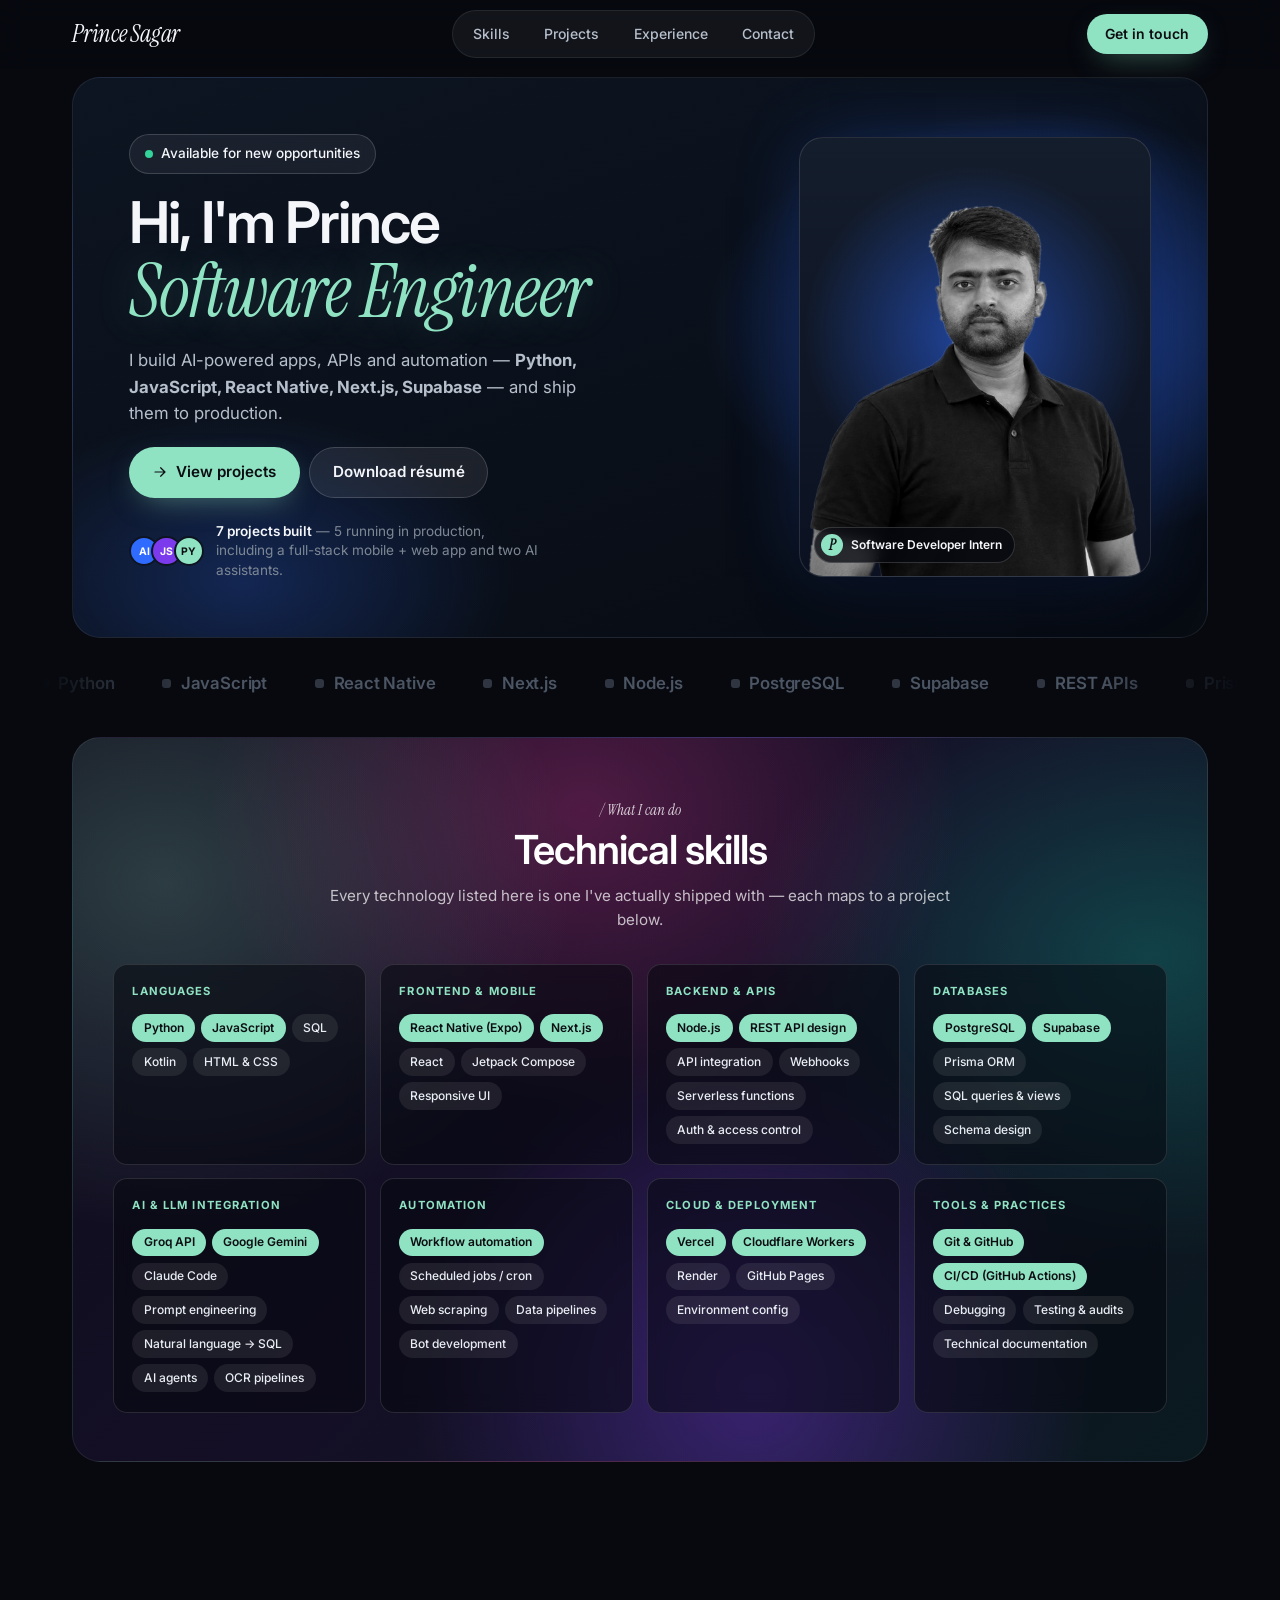
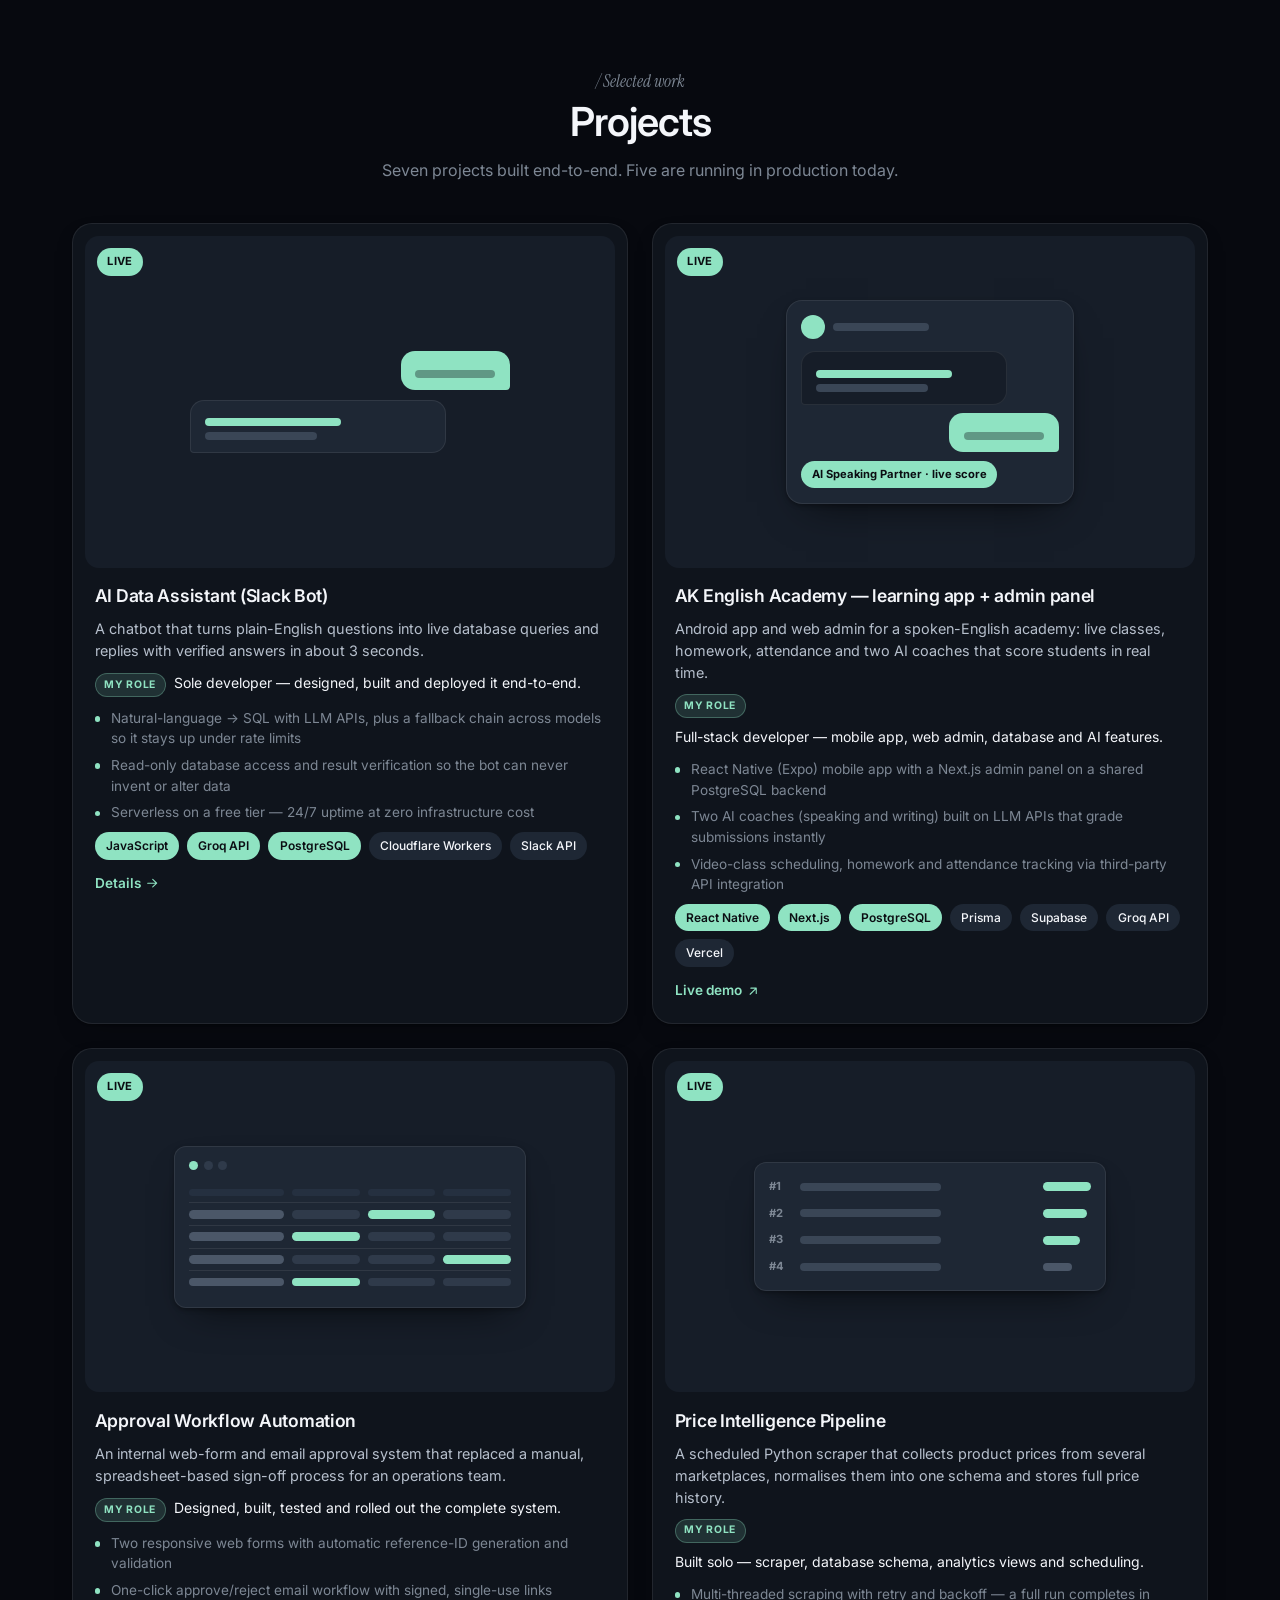
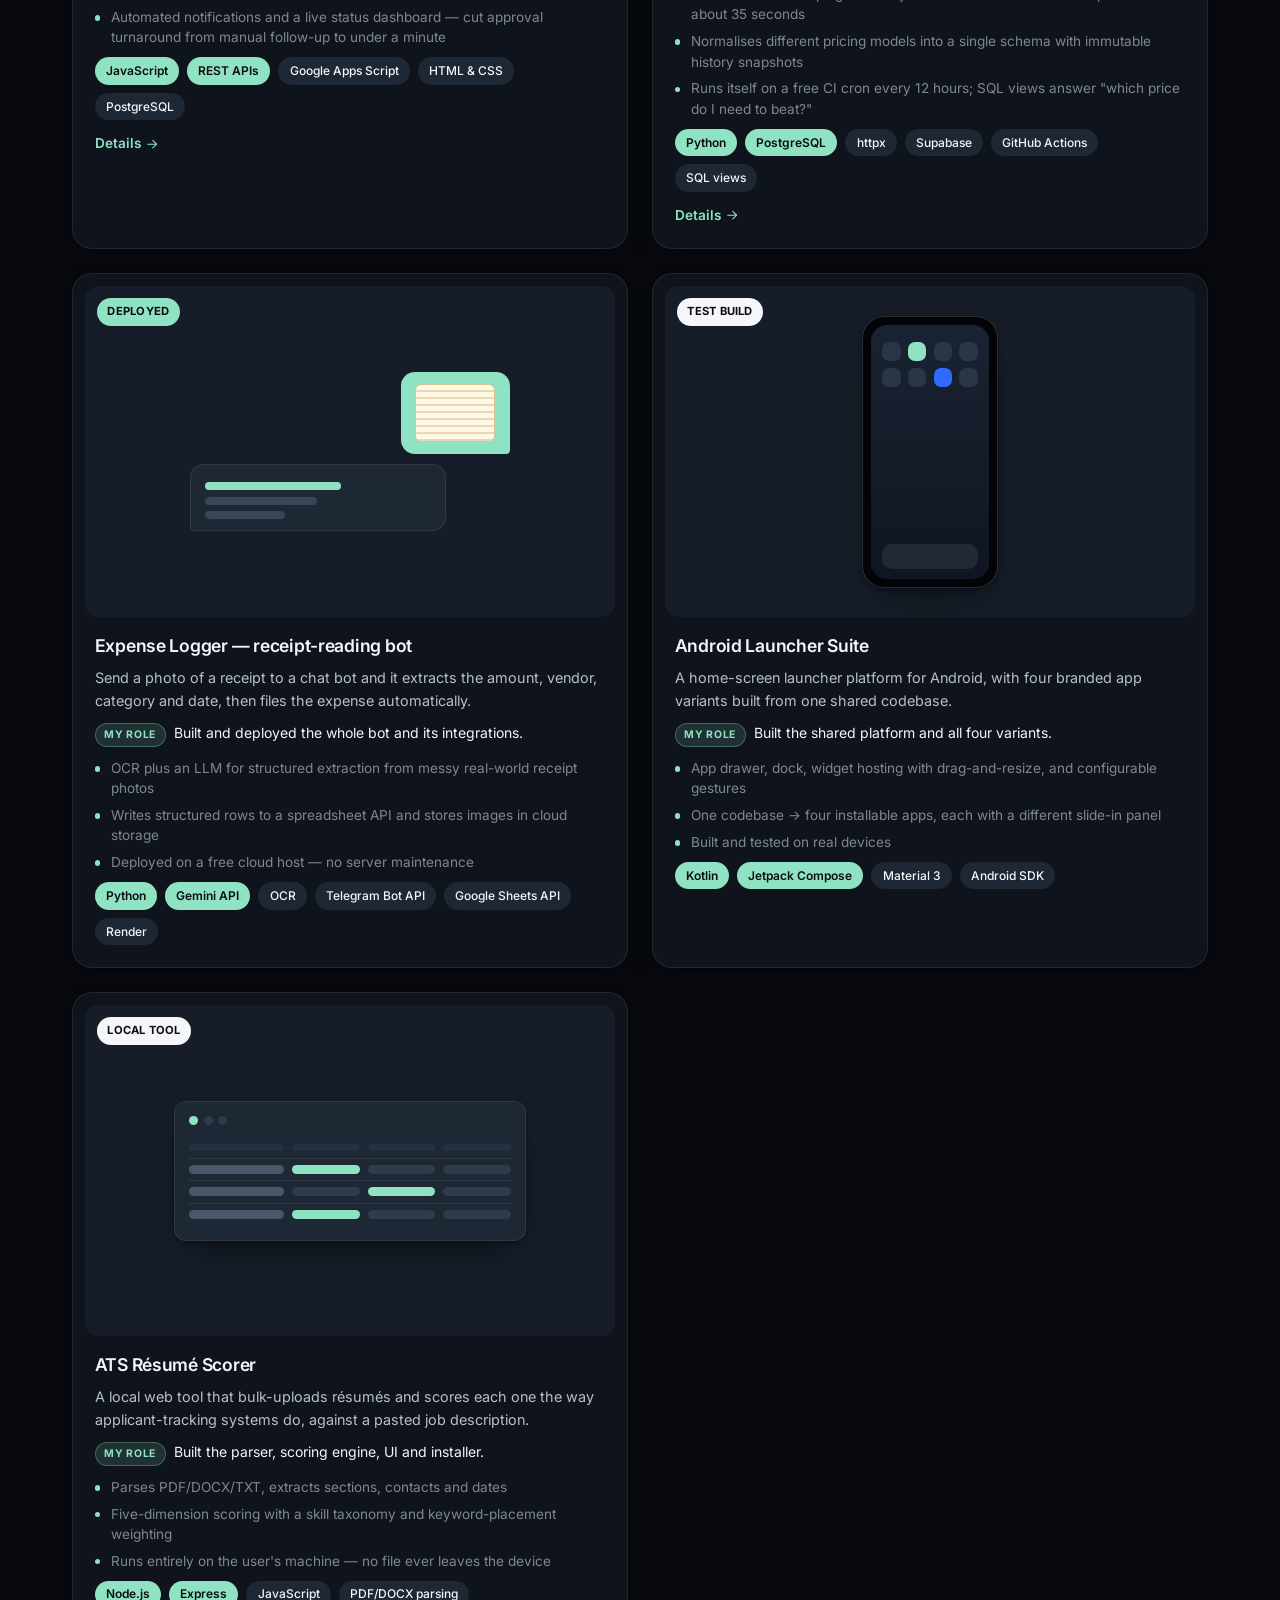
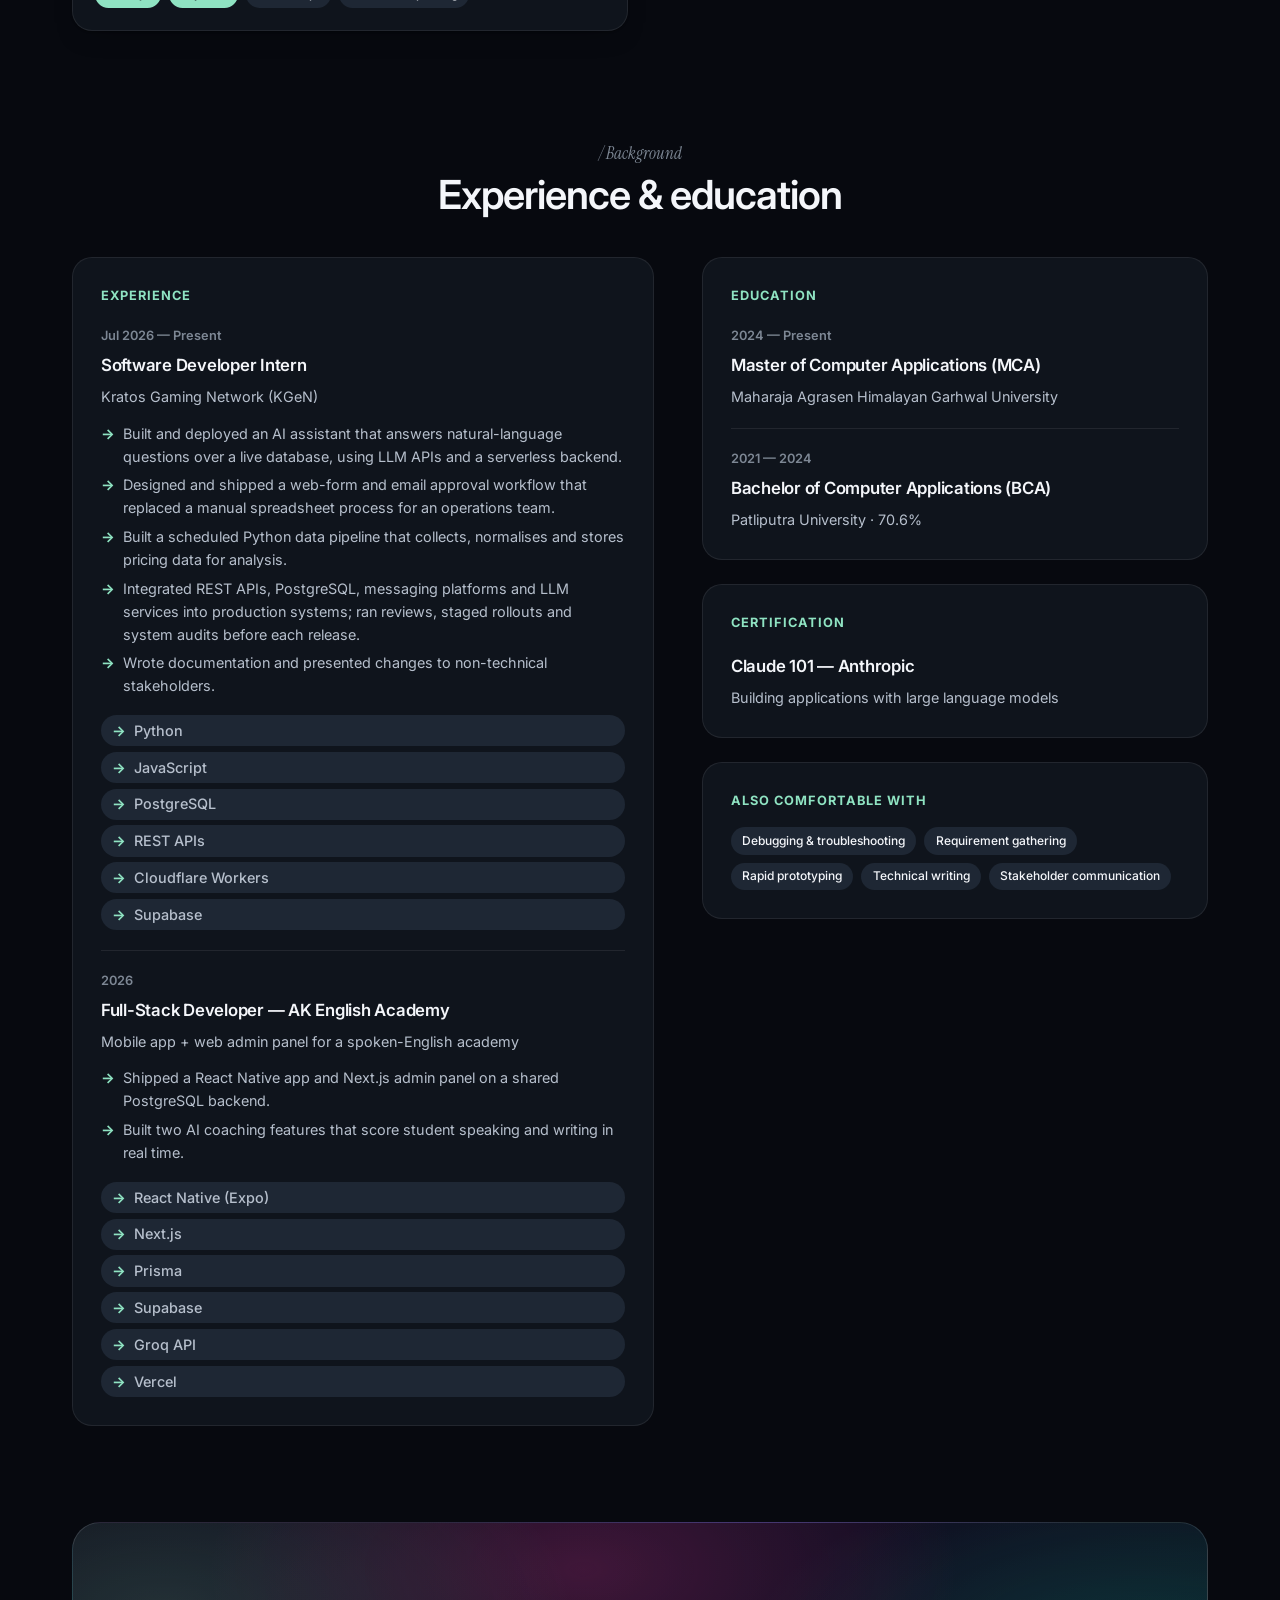
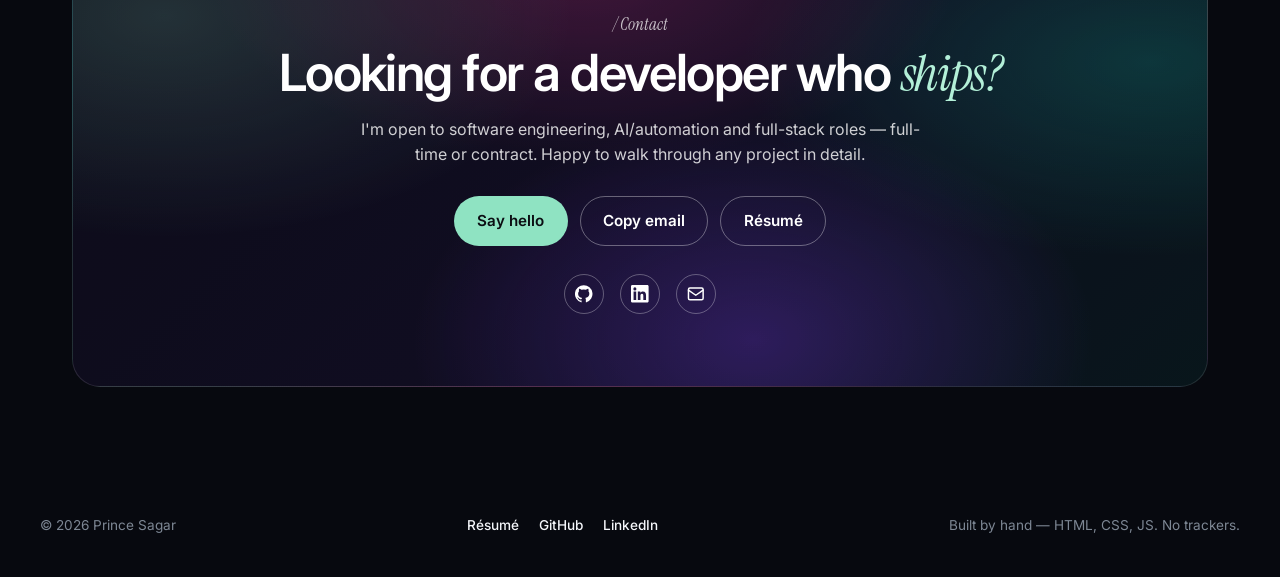
==== commit 344dfb4f: "Privacy pass + recruiter-focused rewrite Privacy: - Remove all screenshots of internal tools (forms," ====
--- a/index.html
+++ b/index.html
@@ -4,25 +4,25 @@
   <meta charset="UTF-8">
   <meta name="viewport" content="width=device-width, initial-scale=1.0">
 
-  <title>Prince Sagar — Forward Deployed Engineer</title>
-  <meta name="description" content="Prince Sagar is a Forward Deployed Engineer who works directly with the people who own a problem, builds AI and automation solutions, deploys them into real environments and keeps them working.">
+  <title>Prince Sagar — Software Engineer (AI &amp; Automation)</title>
+  <meta name="description" content="Prince Sagar is a software engineer who builds AI-powered apps, APIs and automation — Python, JavaScript, React Native, Next.js, Supabase and LLM integration — and ships them to production.">
   <meta name="author" content="Prince Sagar">
   <meta name="theme-color" content="#07090f">
 
   <meta property="og:type" content="website">
-  <meta property="og:title" content="Prince Sagar — Forward Deployed Engineer">
-  <meta property="og:description" content="I go close to the real problem, build the solution, deploy it, and make sure it actually works in your environment.">
+  <meta property="og:title" content="Prince Sagar — Software Engineer (AI &amp; Automation)">
+  <meta property="og:description" content="I build AI-powered apps, APIs and automation — and ship them to production.">
   <meta property="og:url" content="https://sagarprince05.github.io">
   <meta property="og:image" content="https://sagarprince05.github.io/assets/og.png">
   <meta name="twitter:card" content="summary_large_image">
 
-  <link rel="icon" href="assets/favicon.svg?v=20260915d" type="image/svg+xml">
+  <link rel="icon" href="assets/favicon.svg?v=20260928" type="image/svg+xml">
   <link rel="canonical" href="https://sagarprince05.github.io">
 
   <link rel="preconnect" href="https://fonts.googleapis.com">
   <link rel="preconnect" href="https://fonts.gstatic.com" crossorigin>
   <link href="https://fonts.googleapis.com/css2?family=Inter:wght@400;500;600;700&family=Instrument+Serif:ital@0;1&display=swap" rel="stylesheet">
-  <link rel="stylesheet" href="styles.css?v=20260915d">
+  <link rel="stylesheet" href="styles.css?v=20260928">
   <link rel="preload" as="image" href="assets/prince.webp" type="image/webp">
 
   <script type="application/ld+json">
@@ -30,13 +30,12 @@
     "@context": "https://schema.org",
     "@type": "Person",
     "name": "Prince Sagar",
-    "jobTitle": "Forward Deployed Engineer",
-    "worksFor": { "@type": "Organization", "name": "Kratos Gaming Network (KGeN)" },
+    "jobTitle": "Software Engineer",
     "url": "https://sagarprince05.github.io",
     "image": "https://sagarprince05.github.io/assets/prince.webp",
     "email": "mailto:prince.nbt05@gmail.com",
     "sameAs": ["https://github.com/sagarprince05", "https://www.linkedin.com/in/prince-sagar-b469223b5"],
-    "knowsAbout": ["Forward deployed engineering", "AI and LLM applications", "Workflow automation", "API integration", "Python", "JavaScript", "Cloudflare Workers", "Supabase", "Next.js", "React Native"],
+    "knowsAbout": ["Software development", "Python", "JavaScript", "React Native", "Next.js", "Backend development", "REST APIs", "Supabase", "PostgreSQL", "AI and LLM integration", "Automation", "Git", "Cloud deployment"],
     "alumniOf": [
       { "@type": "CollegeOrUniversity", "name": "Maharaja Agrasen Himalayan Garhwal University" },
       { "@type": "CollegeOrUniversity", "name": "Patliputra University" }
@@ -52,10 +51,9 @@
     <div class="container nav-bar">
       <a class="brand" href="#top">Prince Sagar</a>
       <nav class="nav-links" aria-label="Primary">
-        <a class="nav-link" href="#work">Work</a>
-        <a class="nav-link" href="#process">Process</a>
-        <a class="nav-link" href="#about">About</a>
-        <a class="nav-link" href="#background">Background</a>
+        <a class="nav-link" href="#skills">Skills</a>
+        <a class="nav-link" href="#work">Projects</a>
+        <a class="nav-link" href="#background">Experience</a>
         <a class="nav-link" href="#contact">Contact</a>
       </nav>
       <div class="nav-actions">
@@ -67,10 +65,9 @@
       </div>
     </div>
     <nav class="container nav-panel" id="nav-panel" aria-label="Mobile">
-      <a href="#work">Work</a>
-      <a href="#process">Process</a>
-      <a href="#about">About</a>
-      <a href="#background">Background</a>
+      <a href="#skills">Skills</a>
+      <a href="#work">Projects</a>
+      <a href="#background">Experience</a>
       <a href="#contact">Contact</a>
     </nav>
   </header>
@@ -84,30 +81,30 @@
           <span class="pill"><span class="dot" aria-hidden="true"></span>Available for new opportunities</span>
           <h1 class="hero-title" id="hero-title">
             <span class="line1">Hi, I'm Prince</span>
-            <span class="line2">Forward Deployed Engineer</span>
+            <span class="line2">Software Engineer</span>
           </h1>
-          <p class="hero-blurb">I go close to the real problem — understand it with the people who own it, build the solution, deploy it into their environment, and make sure it actually works.</p>
+          <p class="hero-blurb">I build AI-powered apps, APIs and automation — <strong>Python, JavaScript, React&nbsp;Native, Next.js, Supabase</strong> — and ship them to production.</p>
           <div class="hero-actions">
-            <a class="btn btn-dark" href="#contact">
+            <a class="btn btn-dark" href="#work">
               <svg viewBox="0 0 20 20" fill="currentColor" aria-hidden="true"><path fill-rule="evenodd" d="M3 10a.75.75 0 0 1 .75-.75h10.638L10.23 5.29a.75.75 0 1 1 1.04-1.08l5.5 5.25a.75.75 0 0 1 0 1.08l-5.5 5.25a.75.75 0 1 1-1.04-1.08l4.158-3.96H3.75A.75.75 0 0 1 3 10z" clip-rule="evenodd"/></svg>
-              Get in touch
+              View projects
             </a>
-            <a class="btn btn-light" href="#work">See my work</a>
+            <a class="btn btn-light" href="assets/resume.pdf" target="_blank" rel="noreferrer">Download résumé</a>
           </div>
           <p class="hero-proof">
             <span class="stack" aria-hidden="true">
-              <span style="background:#2f6bff">HL</span>
-              <span style="background:#7c3aed">KG</span>
-              <span style="background:#8fe3c2;color:#0b0d12">AK</span>
+              <span style="background:#2f6bff">AI</span>
+              <span style="background:#7c3aed">JS</span>
+              <span style="background:#8fe3c2;color:#0b0d12">PY</span>
             </span>
-            <span><strong>Trusted by teams</strong> at Humyn Labs, KGeN and AK English Academy — 5 products live in production.</span>
+            <span><strong>7 projects built</strong> — 5 running in production, including a full-stack mobile + web app and two AI assistants.</span>
           </p>
         </div>
 
         <div class="hero-visual">
           <div class="portrait">
             <img src="assets/prince.webp" alt="Prince Sagar" width="1000" height="1085" fetchpriority="high" decoding="async">
-            <span class="portrait-tag"><span class="mark">P</span>Software Developer Intern @ KGeN</span>
+            <span class="portrait-tag"><span class="mark">P</span>Software Developer Intern</span>
           </div>
         </div>
       </div>
@@ -116,163 +113,120 @@
     <!-- ===================== MARQUEE ===================== -->
     <div class="marquee container" aria-label="Tools I work with">
       <div class="marquee-track">
-        <span>Python</span><span>JavaScript</span><span>Next.js</span><span>React Native</span><span>Cloudflare Workers</span><span>Supabase</span><span>PostgreSQL</span><span>Groq</span><span>Gemini</span><span>Claude Code</span><span>Google Apps Script</span><span>Slack API</span><span>Telegram API</span><span>Zoom API</span><span>GitHub Actions</span><span>Vercel</span><span>Render</span>
-        <span aria-hidden="true">Python</span><span aria-hidden="true">JavaScript</span><span aria-hidden="true">Next.js</span><span aria-hidden="true">React Native</span><span aria-hidden="true">Cloudflare Workers</span><span aria-hidden="true">Supabase</span><span aria-hidden="true">PostgreSQL</span><span aria-hidden="true">Groq</span><span aria-hidden="true">Gemini</span><span aria-hidden="true">Claude Code</span><span aria-hidden="true">Google Apps Script</span><span aria-hidden="true">Slack API</span><span aria-hidden="true">Telegram API</span><span aria-hidden="true">Zoom API</span><span aria-hidden="true">GitHub Actions</span><span aria-hidden="true">Vercel</span><span aria-hidden="true">Render</span>
+        <span>Python</span><span>JavaScript</span><span>React Native</span><span>Next.js</span><span>Node.js</span><span>PostgreSQL</span><span>Supabase</span><span>REST APIs</span><span>Prisma</span><span>Cloudflare Workers</span><span>Groq</span><span>Gemini</span><span>Git &amp; GitHub</span><span>GitHub Actions</span><span>Vercel</span><span>Kotlin</span><span>SQL</span>
+        <span aria-hidden="true">Python</span><span aria-hidden="true">JavaScript</span><span aria-hidden="true">React Native</span><span aria-hidden="true">Next.js</span><span aria-hidden="true">Node.js</span><span aria-hidden="true">PostgreSQL</span><span aria-hidden="true">Supabase</span><span aria-hidden="true">REST APIs</span><span aria-hidden="true">Prisma</span><span aria-hidden="true">Cloudflare Workers</span><span aria-hidden="true">Groq</span><span aria-hidden="true">Gemini</span><span aria-hidden="true">Git &amp; GitHub</span><span aria-hidden="true">GitHub Actions</span><span aria-hidden="true">Vercel</span><span aria-hidden="true">Kotlin</span><span aria-hidden="true">SQL</span>
       </div>
     </div>
 
-    <!-- ===================== COLLAGE ===================== -->
-    <section class="section container reveal" aria-label="Recent work at a glance" style="padding-top:2rem">
-      <div class="collage">
-        <div class="tile tile-a"><img src="assets/screenshots/so-08-flowchart.webp" alt="Flow diagram of the site onboarding and approval system" width="900" height="1290" loading="lazy" decoding="async"></div>
-        <div class="tile tile-b"><img src="assets/screenshots/so-01-site-id-form.webp" alt="Site Identification form" width="1280" height="900" loading="lazy" decoding="async"></div>
-        <div class="tile tile-c"><img src="assets/screenshots/hw-02-fuzzy-question.webp" alt="Humyn Watcher answering a question in Slack" width="1300" height="490" loading="lazy" decoding="async"></div>
-        <div class="tile tile-d"><img src="assets/screenshots/so-05-review-page.webp" alt="Task-level review page" width="760" height="1380" loading="lazy" decoding="async"></div>
-        <div class="tile tile-e"><img src="assets/screenshots/so-02-site-approved-email.webp" alt="Approval email with Site ID" width="760" height="420" loading="lazy" decoding="async"></div>
-        <a class="pill float" href="#work">See recent work ↓</a>
+    <!-- ===================== SKILLS ===================== -->
+    <section class="section container reveal" id="skills" aria-labelledby="skills-title" style="padding-top:2rem">
+      <div class="skills-block">
+        <div class="skills-head">
+          <p class="eyebrow">What I can do</p>
+          <h2 class="h2" id="skills-title">Technical skills</h2>
+          <p>Every technology listed here is one I've actually shipped with — each maps to a project below.</p>
+        </div>
+        <div class="skills-grid">
+          <article class="skill-card">
+            <h3>Languages</h3>
+            <ul class="tags"><li class="key">Python</li><li class="key">JavaScript</li><li>SQL</li><li>Kotlin</li><li>HTML &amp; CSS</li></ul>
+          </article>
+          <article class="skill-card">
+            <h3>Frontend &amp; Mobile</h3>
+            <ul class="tags"><li class="key">React Native (Expo)</li><li class="key">Next.js</li><li>React</li><li>Jetpack Compose</li><li>Responsive UI</li></ul>
+          </article>
+          <article class="skill-card">
+            <h3>Backend &amp; APIs</h3>
+            <ul class="tags"><li class="key">Node.js</li><li class="key">REST API design</li><li>API integration</li><li>Webhooks</li><li>Serverless functions</li><li>Auth &amp; access control</li></ul>
+          </article>
+          <article class="skill-card">
+            <h3>Databases</h3>
+            <ul class="tags"><li class="key">PostgreSQL</li><li class="key">Supabase</li><li>Prisma ORM</li><li>SQL queries &amp; views</li><li>Schema design</li></ul>
+          </article>
+          <article class="skill-card">
+            <h3>AI &amp; LLM Integration</h3>
+            <ul class="tags"><li class="key">Groq API</li><li class="key">Google Gemini</li><li>Claude Code</li><li>Prompt engineering</li><li>Natural language → SQL</li><li>AI agents</li><li>OCR pipelines</li></ul>
+          </article>
+          <article class="skill-card">
+            <h3>Automation</h3>
+            <ul class="tags"><li class="key">Workflow automation</li><li>Scheduled jobs / cron</li><li>Web scraping</li><li>Data pipelines</li><li>Bot development</li></ul>
+          </article>
+          <article class="skill-card">
+            <h3>Cloud &amp; Deployment</h3>
+            <ul class="tags"><li class="key">Vercel</li><li class="key">Cloudflare Workers</li><li>Render</li><li>GitHub Pages</li><li>Environment config</li></ul>
+          </article>
+          <article class="skill-card">
+            <h3>Tools &amp; Practices</h3>
+            <ul class="tags"><li class="key">Git &amp; GitHub</li><li class="key">CI/CD (GitHub Actions)</li><li>Debugging</li><li>Testing &amp; audits</li><li>Technical documentation</li></ul>
+          </article>
+        </div>
       </div>
     </section>
 
-    <!-- ===================== ABOUT ===================== -->
-    <section class="section container reveal" id="about" aria-labelledby="about-title">
-      <div class="statement-wrap">
-        <h2 class="statement" id="about-title">My focus is on <em>going close to the real problem</em> — understanding it with the people who own it, building the solution, deploying it into their environment, and <span class="soft">making sure it actually works there, not just in a demo.</span></h2>
-        <ul class="chips" aria-label="What I do">
-          <li class="chip"><i style="background:#8fe3c2"></i>AI / LLM apps &amp; agents</li>
-          <li class="chip"><i style="background:#2f6bff"></i>Workflow automation</li>
-          <li class="chip"><i style="background:#8fd3ff"></i>API &amp; data integration</li>
-          <li class="chip"><i style="background:#ffb3c7"></i>Text-to-SQL</li>
-          <li class="chip"><i style="background:#f4f6fa"></i>Cloud deployment</li>
-          <li class="chip"><i style="background:#c9b6ff"></i>Rapid prototyping</li>
-          <li class="chip"><i style="background:#ffd166"></i>Data pipelines</li>
-          <li class="chip"><i style="background:#ff9a6b"></i>Customer-facing delivery</li>
-        </ul>
-      </div>
-    </section>
-
-    <!-- ===================== PROCESS ===================== -->
-    <section class="section container reveal" id="process" aria-labelledby="process-title">
-      <div class="section-head">
-        <p class="eyebrow">How I work</p>
-        <h2 class="h2" id="process-title">Here's how it works</h2>
-        <p>The forward-deployed loop: get close to the problem, build with real data, ship into the real environment, and keep improving from real usage.</p>
-      </div>
-      <div class="process">
-        <svg class="connector c1" viewBox="0 0 96 48" fill="none" aria-hidden="true"><path d="M2 40 C 30 40, 30 8, 58 8 S 86 30, 94 26" stroke="currentColor" stroke-width="2" stroke-dasharray="4 5" stroke-linecap="round"/><circle cx="94" cy="26" r="3" fill="currentColor"/></svg>
-        <svg class="connector c2" viewBox="0 0 96 48" fill="none" aria-hidden="true"><path d="M2 40 C 30 40, 30 8, 58 8 S 86 30, 94 26" stroke="currentColor" stroke-width="2" stroke-dasharray="4 5" stroke-linecap="round"/><circle cx="94" cy="26" r="3" fill="currentColor"/></svg>
-
-        <article class="step">
-          <div class="num">01</div>
-          <h3>Discover</h3>
-          <p>I sit with the people who own the problem — field teams, ops leads, approvers — and map how the work really happens, not how the org chart says it does.</p>
-          <ul>
-            <li>Business &amp; technical requirements</li>
-            <li>Find where time and trust are lost</li>
-            <li>Agree what "working" means</li>
-          </ul>
-        </article>
-        <article class="step">
-          <div class="num">02</div>
-          <h3>Build</h3>
-          <p>Prototype fast against the real data and APIs, show a working sample, then harden it into a production system with audits and safety nets.</p>
-          <ul>
-            <li>AI / LLM apps, agents &amp; automations</li>
-            <li>APIs, databases, third-party services</li>
-            <li>Sample-before-deploy sign-off</li>
-          </ul>
-        </article>
-        <article class="step">
-          <div class="num">03</div>
-          <h3>Deploy &amp; iterate</h3>
-          <p>Ship into the customer's environment, watch it run, hunt the silent failures, and keep improving from what users actually do.</p>
-          <ul>
-            <li>Cloud &amp; on-prem deployment</li>
-            <li>Debugging, reliability, cost</li>
-            <li>Plain-English updates to stakeholders</li>
-          </ul>
-        </article>
-      </div>
-    </section>
-
-    <!-- ===================== RESULTS ===================== -->
-    <section class="section container reveal" aria-labelledby="results-title" style="padding-top:0">
-      <div class="section-head">
-        <p class="eyebrow">Proof</p>
-        <h2 class="h2" id="results-title">Numbers from production, not a demo</h2>
-      </div>
-      <ul class="results">
-        <li class="result accent"><div class="value">5</div><div class="label">products live in production</div></li>
-        <li class="result"><div class="value">63</div><div class="label">sites onboarded with unique IDs</div></li>
-        <li class="result"><div class="value">143</div><div class="label">recce tasks reviewed by approvers</div></li>
-        <li class="result"><div class="value">~3<small>s</small></div><div class="label">median answer time for the AI assistant</div></li>
-        <li class="result accent"><div class="value">₹0</div><div class="label">monthly infra cost across all systems</div></li>
-        <li class="result"><div class="value">28/28</div><div class="label">checks passed in the last full audit</div></li>
-      </ul>
-    </section>
-
     <!-- ===================== WORK ===================== -->
-    <section class="section container reveal" id="work" aria-labelledby="work-title" style="padding-top:0">
+    <section class="section container reveal" id="work" aria-labelledby="work-title">
       <div class="section-head">
         <p class="eyebrow">Selected work</p>
-        <h2 class="h2" id="work-title">Selected Works</h2>
-        <p>Real systems people use every day — built close to the problem, with the messy parts left in.</p>
+        <h2 class="h2" id="work-title">Projects</h2>
+        <p>Seven projects built end-to-end. Five are running in production today.</p>
       </div>
 
       <div class="work-grid">
 
-        <a class="work-card" href="projects/site-onboarding.html">
-          <div class="work-media">
-            <img src="assets/screenshots/thumb-site-onboarding.webp" alt="" width="640" height="400" loading="lazy" decoding="async">
+        <!-- 1 -->
+        <article class="work-card">
+          <div class="work-media">
+            <div class="mock">
+              <div class="mock-chat" aria-hidden="true">
+                <div class="bubble me"><b class="w2"></b></div>
+                <div class="bubble bot"><b class="w3"></b><b class="w1"></b></div>
+              </div>
+            </div>
             <span class="status">Live</span>
           </div>
-          <span class="work-arrow" aria-hidden="true"><svg viewBox="0 0 20 20" fill="currentColor"><path fill-rule="evenodd" d="M5.22 14.78a.75.75 0 0 0 1.06 0l7.22-7.22v5.69a.75.75 0 0 0 1.5 0v-7.5a.75.75 0 0 0-.75-.75h-7.5a.75.75 0 0 0 0 1.5h5.69l-7.22 7.22a.75.75 0 0 0 0 1.06z" clip-rule="evenodd"/></svg></span>
-          <div class="work-body">
-            <div>
-              <h3>Site Onboarding &amp; Approval Automation</h3>
-              <p>Humyn Labs · replaced spreadsheets and email chasing for field &amp; ops teams</p>
-            </div>
-            <ul class="tags"><li>Automation</li><li>Apps Script</li></ul>
-          </div>
-        </a>
-
-        <a class="work-card" href="projects/humyn-watcher.html">
-          <div class="work-media">
-            <img src="assets/screenshots/thumb-humyn-watcher.webp" alt="" width="640" height="400" loading="lazy" decoding="async">
-            <span class="status">Live</span>
-          </div>
-          <span class="work-arrow" aria-hidden="true"><svg viewBox="0 0 20 20" fill="currentColor"><path fill-rule="evenodd" d="M5.22 14.78a.75.75 0 0 0 1.06 0l7.22-7.22v5.69a.75.75 0 0 0 1.5 0v-7.5a.75.75 0 0 0-.75-.75h-7.5a.75.75 0 0 0 0 1.5h5.69l-7.22 7.22a.75.75 0 0 0 0 1.06z" clip-rule="evenodd"/></svg></span>
-          <div class="work-body">
-            <div>
-              <h3>Humyn Watcher — AI Slack data assistant</h3>
-              <p>Plain-English questions → verified SQL answers in ~3 s, 24/7 at ₹0/month</p>
-            </div>
-            <ul class="tags"><li>AI agent</li><li>Cloudflare</li></ul>
-          </div>
-        </a>
-
-        <a class="work-card" href="https://ak-english-academy.vercel.app" target="_blank" rel="noreferrer">
+          <div class="work-body">
+            <h3>AI Data Assistant (Slack Bot)</h3>
+            <p class="work-sum">A chatbot that turns plain-English questions into live database queries and replies with verified answers in about 3 seconds.</p>
+            <p class="work-role"><span class="role-tag">My role</span> Sole developer — designed, built and deployed it end-to-end.</p>
+            <ul class="work-points">
+              <li>Natural-language → SQL with LLM APIs, plus a fallback chain across models so it stays up under rate limits</li>
+              <li>Read-only database access and result verification so the bot can never invent or alter data</li>
+              <li>Serverless on a free tier — 24/7 uptime at zero infrastructure cost</li>
+            </ul>
+            <ul class="tags"><li class="key">JavaScript</li><li class="key">Groq API</li><li class="key">PostgreSQL</li><li>Cloudflare Workers</li><li>Slack API</li></ul>
+            <div class="work-links"><a class="work-link" href="projects/ai-data-assistant.html">Details <svg viewBox="0 0 20 20" fill="currentColor" aria-hidden="true"><path fill-rule="evenodd" d="M3 10a.75.75 0 0 1 .75-.75h10.638L10.23 5.29a.75.75 0 1 1 1.04-1.08l5.5 5.25a.75.75 0 0 1 0 1.08l-5.5 5.25a.75.75 0 1 1-1.04-1.08l4.158-3.96H3.75A.75.75 0 0 1 3 10z" clip-rule="evenodd"/></svg></a></div>
+          </div>
+        </article>
+
+        <!-- 2 -->
+        <article class="work-card">
           <div class="work-media">
             <div class="mock">
               <div class="mock-coach" aria-hidden="true">
                 <div class="coach-head"><i></i><b></b></div>
                 <div class="bubble bot"><b class="w3"></b><b class="w1"></b></div>
                 <div class="bubble me"><b class="w2"></b></div>
-                <div class="score">AI Speaking Partner · score 8.4 / 10</div>
+                <div class="score">AI Speaking Partner · live score</div>
               </div>
             </div>
             <span class="status">Live</span>
           </div>
-          <span class="work-arrow" aria-hidden="true"><svg viewBox="0 0 20 20" fill="currentColor"><path fill-rule="evenodd" d="M5.22 14.78a.75.75 0 0 0 1.06 0l7.22-7.22v5.69a.75.75 0 0 0 1.5 0v-7.5a.75.75 0 0 0-.75-.75h-7.5a.75.75 0 0 0 0 1.5h5.69l-7.22 7.22a.75.75 0 0 0 0 1.06z" clip-rule="evenodd"/></svg></span>
-          <div class="work-body">
-            <div>
-              <h3>AK English Academy — live classes + AI coaching app</h3>
-              <p>Android app + web admin: daily Zoom classes, homework &amp; attendance, and two AI coaches that score every student in real time</p>
-            </div>
-            <ul class="tags"><li>React Native</li><li>Next.js</li><li>Groq</li></ul>
-          </div>
-        </a>
-
-        <a class="work-card" href="projects/voucher-price-tracker.html">
+          <div class="work-body">
+            <h3>AK English Academy — learning app + admin panel</h3>
+            <p class="work-sum">Android app and web admin for a spoken-English academy: live classes, homework, attendance and two AI coaches that score students in real time.</p>
+            <p class="work-role"><span class="role-tag">My role</span> Full-stack developer — mobile app, web admin, database and AI features.</p>
+            <ul class="work-points">
+              <li>React Native (Expo) mobile app with a Next.js admin panel on a shared PostgreSQL backend</li>
+              <li>Two AI coaches (speaking and writing) built on LLM APIs that grade submissions instantly</li>
+              <li>Video-class scheduling, homework and attendance tracking via third-party API integration</li>
+            </ul>
+            <ul class="tags"><li class="key">React Native</li><li class="key">Next.js</li><li class="key">PostgreSQL</li><li>Prisma</li><li>Supabase</li><li>Groq API</li><li>Vercel</li></ul>
+            <div class="work-links"><a class="work-link" href="https://ak-english-academy.vercel.app" target="_blank" rel="noreferrer">Live demo <svg viewBox="0 0 20 20" fill="currentColor" aria-hidden="true"><path fill-rule="evenodd" d="M5.22 14.78a.75.75 0 0 0 1.06 0l7.22-7.22v5.69a.75.75 0 0 0 1.5 0v-7.5a.75.75 0 0 0-.75-.75h-7.5a.75.75 0 0 0 0 1.5h5.69l-7.22 7.22a.75.75 0 0 0 0 1.06z" clip-rule="evenodd"/></svg></a></div>
+          </div>
+        </article>
+
+        <!-- 3 -->
+        <article class="work-card">
           <div class="work-media">
             <div class="mock">
               <div class="mock-window" aria-hidden="true">
@@ -286,53 +240,22 @@
             </div>
             <span class="status">Live</span>
           </div>
-          <span class="work-arrow" aria-hidden="true"><svg viewBox="0 0 20 20" fill="currentColor"><path fill-rule="evenodd" d="M5.22 14.78a.75.75 0 0 0 1.06 0l7.22-7.22v5.69a.75.75 0 0 0 1.5 0v-7.5a.75.75 0 0 0-.75-.75h-7.5a.75.75 0 0 0 0 1.5h5.69l-7.22 7.22a.75.75 0 0 0 0 1.06z" clip-rule="evenodd"/></svg></span>
-          <div class="work-body">
-            <div>
-              <h3>Voucher Price Tracker — competitor price intelligence</h3>
-              <p>4 competitor platforms, ~2,200 products, full price history — every 12 hours for free</p>
-            </div>
-            <ul class="tags"><li>Python</li><li>Data pipeline</li></ul>
-          </div>
-        </a>
-
-        <div class="work-card">
-          <div class="work-media">
-            <div class="mock">
-              <div class="mock-chat" aria-hidden="true">
-                <div class="bubble me"><div class="receipt"></div></div>
-                <div class="bubble bot"><b class="w3"></b><b class="w1"></b><b class="w2"></b></div>
-              </div>
-            </div>
-            <span class="status">Deployed</span>
-          </div>
-          <div class="work-body">
-            <div>
-              <h3>Expense Logger — receipt-reading Telegram bot</h3>
-              <p>Photo of a receipt → amount, vendor, category and date logged to Sheets via OCR + Gemini</p>
-            </div>
-            <ul class="tags"><li>Telegram</li><li>Gemini</li></ul>
-          </div>
-        </div>
-
-        <a class="work-card" href="https://github.com/akashsinha-cmyk/AIOLauncher" target="_blank" rel="noreferrer">
-          <div class="work-media">
-            <div class="mock">
-              <div class="mock-phone" aria-hidden="true"><div class="screen"><div class="apps"><i></i><i></i><i></i><i></i><i></i><i></i><i></i><i></i></div><div class="dock"></div></div></div>
-            </div>
-            <span class="status neutral">Test build</span>
-          </div>
-          <span class="work-arrow" aria-hidden="true"><svg viewBox="0 0 20 20" fill="currentColor"><path fill-rule="evenodd" d="M5.22 14.78a.75.75 0 0 0 1.06 0l7.22-7.22v5.69a.75.75 0 0 0 1.5 0v-7.5a.75.75 0 0 0-.75-.75h-7.5a.75.75 0 0 0 0 1.5h5.69l-7.22 7.22a.75.75 0 0 0 0 1.06z" clip-rule="evenodd"/></svg></span>
-          <div class="work-body">
-            <div>
-              <h3>Android Launcher Suite — one platform, four apps</h3>
-              <p>Jetpack Compose launcher with widgets &amp; gestures; Calculator, Notes, Calendar and Geeta variants</p>
-            </div>
-            <ul class="tags"><li>Kotlin</li><li>Compose</li></ul>
-          </div>
-        </a>
-
-        <div class="work-card">
+          <div class="work-body">
+            <h3>Approval Workflow Automation</h3>
+            <p class="work-sum">An internal web-form and email approval system that replaced a manual, spreadsheet-based sign-off process for an operations team.</p>
+            <p class="work-role"><span class="role-tag">My role</span> Designed, built, tested and rolled out the complete system.</p>
+            <ul class="work-points">
+              <li>Two responsive web forms with automatic reference-ID generation and validation</li>
+              <li>One-click approve/reject email workflow with signed, single-use links</li>
+              <li>Automated notifications and a live status dashboard — cut approval turnaround from manual follow-up to under a minute</li>
+            </ul>
+            <ul class="tags"><li class="key">JavaScript</li><li class="key">REST APIs</li><li>Google Apps Script</li><li>HTML &amp; CSS</li><li>PostgreSQL</li></ul>
+            <div class="work-links"><a class="work-link" href="projects/approval-automation.html">Details <svg viewBox="0 0 20 20" fill="currentColor" aria-hidden="true"><path fill-rule="evenodd" d="M3 10a.75.75 0 0 1 .75-.75h10.638L10.23 5.29a.75.75 0 1 1 1.04-1.08l5.5 5.25a.75.75 0 0 1 0 1.08l-5.5 5.25a.75.75 0 1 1-1.04-1.08l4.158-3.96H3.75A.75.75 0 0 1 3 10z" clip-rule="evenodd"/></svg></a></div>
+          </div>
+        </article>
+
+        <!-- 4 -->
+        <article class="work-card">
           <div class="work-media">
             <div class="mock">
               <div class="mock-rank" aria-hidden="true">
@@ -342,16 +265,93 @@
                 <div class="r">#4<span></span><i></i></div>
               </div>
             </div>
+            <span class="status">Live</span>
+          </div>
+          <div class="work-body">
+            <h3>Price Intelligence Pipeline</h3>
+            <p class="work-sum">A scheduled Python scraper that collects product prices from several marketplaces, normalises them into one schema and stores full price history.</p>
+            <p class="work-role"><span class="role-tag">My role</span> Built solo — scraper, database schema, analytics views and scheduling.</p>
+            <ul class="work-points">
+              <li>Multi-threaded scraping with retry and backoff — a full run completes in about 35 seconds</li>
+              <li>Normalises different pricing models into a single schema with immutable history snapshots</li>
+              <li>Runs itself on a free CI cron every 12 hours; SQL views answer "which price do I need to beat?"</li>
+            </ul>
+            <ul class="tags"><li class="key">Python</li><li class="key">PostgreSQL</li><li>httpx</li><li>Supabase</li><li>GitHub Actions</li><li>SQL views</li></ul>
+            <div class="work-links"><a class="work-link" href="projects/price-intelligence.html">Details <svg viewBox="0 0 20 20" fill="currentColor" aria-hidden="true"><path fill-rule="evenodd" d="M3 10a.75.75 0 0 1 .75-.75h10.638L10.23 5.29a.75.75 0 1 1 1.04-1.08l5.5 5.25a.75.75 0 0 1 0 1.08l-5.5 5.25a.75.75 0 1 1-1.04-1.08l4.158-3.96H3.75A.75.75 0 0 1 3 10z" clip-rule="evenodd"/></svg></a></div>
+          </div>
+        </article>
+
+        <!-- 5 -->
+        <article class="work-card">
+          <div class="work-media">
+            <div class="mock">
+              <div class="mock-chat" aria-hidden="true">
+                <div class="bubble me"><div class="receipt"></div></div>
+                <div class="bubble bot"><b class="w3"></b><b class="w1"></b><b class="w2"></b></div>
+              </div>
+            </div>
+            <span class="status">Deployed</span>
+          </div>
+          <div class="work-body">
+            <h3>Expense Logger — receipt-reading bot</h3>
+            <p class="work-sum">Send a photo of a receipt to a chat bot and it extracts the amount, vendor, category and date, then files the expense automatically.</p>
+            <p class="work-role"><span class="role-tag">My role</span> Built and deployed the whole bot and its integrations.</p>
+            <ul class="work-points">
+              <li>OCR plus an LLM for structured extraction from messy real-world receipt photos</li>
+              <li>Writes structured rows to a spreadsheet API and stores images in cloud storage</li>
+              <li>Deployed on a free cloud host — no server maintenance</li>
+            </ul>
+            <ul class="tags"><li class="key">Python</li><li class="key">Gemini API</li><li>OCR</li><li>Telegram Bot API</li><li>Google Sheets API</li><li>Render</li></ul>
+          </div>
+        </article>
+
+        <!-- 6 -->
+        <article class="work-card">
+          <div class="work-media">
+            <div class="mock">
+              <div class="mock-phone" aria-hidden="true"><div class="screen"><div class="apps"><i></i><i></i><i></i><i></i><i></i><i></i><i></i><i></i></div><div class="dock"></div></div></div>
+            </div>
+            <span class="status neutral">Test build</span>
+          </div>
+          <div class="work-body">
+            <h3>Android Launcher Suite</h3>
+            <p class="work-sum">A home-screen launcher platform for Android, with four branded app variants built from one shared codebase.</p>
+            <p class="work-role"><span class="role-tag">My role</span> Built the shared platform and all four variants.</p>
+            <ul class="work-points">
+              <li>App drawer, dock, widget hosting with drag-and-resize, and configurable gestures</li>
+              <li>One codebase → four installable apps, each with a different slide-in panel</li>
+              <li>Built and tested on real devices</li>
+            </ul>
+            <ul class="tags"><li class="key">Kotlin</li><li class="key">Jetpack Compose</li><li>Material 3</li><li>Android SDK</li></ul>
+          </div>
+        </article>
+
+        <!-- 7 -->
+        <article class="work-card">
+          <div class="work-media">
+            <div class="mock">
+              <div class="mock-window" aria-hidden="true">
+                <div class="bar"><i></i><i></i><i></i></div>
+                <div class="mock-row head"><b></b><b></b><b></b><b></b></div>
+                <div class="mock-row"><b class="dark"></b><b class="lime"></b><b></b><b></b></div>
+                <div class="mock-row"><b class="dark"></b><b></b><b class="lime"></b><b></b></div>
+                <div class="mock-row"><b class="dark"></b><b class="lime"></b><b></b><b></b></div>
+              </div>
+            </div>
             <span class="status neutral">Local tool</span>
           </div>
           <div class="work-body">
-            <div>
-              <h3>ATS Bulk CV Scorer</h3>
-              <p>Scores folders of CVs the way five real ATS engines would — nothing leaves the machine</p>
-            </div>
-            <ul class="tags"><li>Node.js</li><li>Local-first</li></ul>
-          </div>
-        </div>
+            <h3>ATS Résumé Scorer</h3>
+            <p class="work-sum">A local web tool that bulk-uploads résumés and scores each one the way applicant-tracking systems do, against a pasted job description.</p>
+            <p class="work-role"><span class="role-tag">My role</span> Built the parser, scoring engine, UI and installer.</p>
+            <ul class="work-points">
+              <li>Parses PDF/DOCX/TXT, extracts sections, contacts and dates</li>
+              <li>Five-dimension scoring with a skill taxonomy and keyword-placement weighting</li>
+              <li>Runs entirely on the user's machine — no file ever leaves the device</li>
+            </ul>
+            <ul class="tags"><li class="key">Node.js</li><li class="key">Express</li><li>JavaScript</li><li>PDF/DOCX parsing</li></ul>
+          </div>
+        </article>
 
       </div>
     </section>
@@ -360,7 +360,7 @@
     <section class="section container reveal" id="background" aria-labelledby="background-title" style="padding-top:0">
       <div class="section-head">
         <p class="eyebrow">Background</p>
-        <h2 class="h2" id="background-title">Experience, education &amp; skills</h2>
+        <h2 class="h2" id="background-title">Experience &amp; education</h2>
       </div>
       <div class="two-col">
         <div class="panel">
@@ -368,23 +368,25 @@
           <div class="entry">
             <span class="when">Jul 2026 — Present</span>
             <h4>Software Developer Intern</h4>
-            <span class="where">Kratos Gaming Network (KGeN) · Humyn Labs</span>
+            <span class="where">Kratos Gaming Network (KGeN)</span>
             <ul>
-              <li>Worked directly with field, operations and approver teams to understand a two-stage site onboarding process, then designed and rolled out the automation that replaced it — 63 sites and 143 tasks through it so far.</li>
-              <li>Built and deployed an AI Slack assistant that answers plain-English questions on live operations data with verified SQL — serverless, 24/7, zero infra cost.</li>
-              <li>Integrated Google Sheets, Gmail, Supabase, Slack, Telegram and LLM APIs into production workflows; ran sample-before-deploy reviews, zero-disruption rollouts and full system audits.</li>
-              <li>Communicated every change to non-technical stakeholders with working samples, FAQs, flow diagrams and a written project report.</li>
-            </ul>
-            <ul class="tags"><li>Python</li><li>JavaScript</li><li>Apps Script</li><li>Cloudflare Workers</li><li>Supabase</li><li>Claude Code</li></ul>
+              <li>Built and deployed an AI assistant that answers natural-language questions over a live database, using LLM APIs and a serverless backend.</li>
+              <li>Designed and shipped a web-form and email approval workflow that replaced a manual spreadsheet process for an operations team.</li>
+              <li>Built a scheduled Python data pipeline that collects, normalises and stores pricing data for analysis.</li>
+              <li>Integrated REST APIs, PostgreSQL, messaging platforms and LLM services into production systems; ran reviews, staged rollouts and system audits before each release.</li>
+              <li>Wrote documentation and presented changes to non-technical stakeholders.</li>
+            </ul>
+            <ul class="tags"><li>Python</li><li>JavaScript</li><li>PostgreSQL</li><li>REST APIs</li><li>Cloudflare Workers</li><li>Supabase</li></ul>
           </div>
           <div class="entry">
             <span class="when">2026</span>
-            <h4>AK English Academy — product build</h4>
-            <span class="where">Android app + web admin panel for a spoken-English academy</span>
+            <h4>Full-Stack Developer — AK English Academy</h4>
+            <span class="where">Mobile app + web admin panel for a spoken-English academy</span>
             <ul>
-              <li>Shipped daily 60-minute Zoom classes, homework &amp; attendance, and two AI coaches (Speaking Partner, Writing Coach) that score students in real time.</li>
-            </ul>
-            <ul class="tags"><li>React Native (Expo)</li><li>Next.js</li><li>Prisma</li><li>Supabase</li><li>Groq</li><li>Zoom API</li><li>Vercel</li></ul>
+              <li>Shipped a React Native app and Next.js admin panel on a shared PostgreSQL backend.</li>
+              <li>Built two AI coaching features that score student speaking and writing in real time.</li>
+            </ul>
+            <ul class="tags"><li>React Native (Expo)</li><li>Next.js</li><li>Prisma</li><li>Supabase</li><li>Groq API</li><li>Vercel</li></ul>
           </div>
         </div>
 
@@ -401,22 +403,21 @@
               <h4>Bachelor of Computer Applications (BCA)</h4>
               <span class="where">Patliputra University · 70.6%</span>
             </div>
+          </div>
+
+          <div class="panel">
+            <h3>Certification</h3>
             <div class="entry">
-              <span class="when">Certification</span>
-              <h4>Claude 101 · Anthropic</h4>
-              <span class="where">Building with Claude — the workflow behind every project above</span>
+              <h4>Claude 101 — Anthropic</h4>
+              <span class="where">Building applications with large language models</span>
             </div>
           </div>
 
           <div class="panel">
-            <h3>Skills</h3>
-            <dl class="skills-list">
-              <div><dt>Languages</dt><dd><ul class="tags"><li>Python</li><li>JavaScript</li><li>SQL</li><li>Kotlin</li><li>Google Apps Script</li></ul></dd></div>
-              <div><dt>AI &amp; LLMs</dt><dd><ul class="tags"><li>Claude Code</li><li>Groq</li><li>Gemini</li><li>Prompt engineering</li><li>Text-to-SQL</li><li>AI agents</li><li>OCR pipelines</li></ul></dd></div>
-              <div><dt>Integrations &amp; data</dt><dd><ul class="tags"><li>REST APIs &amp; webhooks</li><li>Supabase / PostgreSQL</li><li>Prisma</li><li>Slack</li><li>Telegram</li><li>Zoom</li><li>Gmail &amp; Google Sheets</li></ul></dd></div>
-              <div><dt>Build &amp; deploy</dt><dd><ul class="tags"><li>Next.js</li><li>React Native (Expo)</li><li>Cloudflare Workers</li><li>Vercel</li><li>Render</li><li>GitHub Actions (CI/CD)</li><li>Git</li></ul></dd></div>
-              <div><dt>Ways of working</dt><dd><ul class="tags"><li>Customer-facing discovery</li><li>Prototype → production</li><li>Sample-before-deploy</li><li>System audits</li><li>Honest-failure design</li></ul></dd></div>
-            </dl>
+            <h3>Also comfortable with</h3>
+            <ul class="tags" style="margin-top:1rem">
+              <li>Debugging &amp; troubleshooting</li><li>Requirement gathering</li><li>Rapid prototyping</li><li>Technical writing</li><li>Stakeholder communication</li>
+            </ul>
           </div>
         </div>
       </div>
@@ -426,8 +427,8 @@
     <section class="section container reveal" id="contact" aria-labelledby="contact-title" style="padding-top:0">
       <div class="cta">
         <p class="eyebrow">Contact</p>
-        <h2 id="contact-title">Have a problem that needs an engineer <em>on the ground?</em></h2>
-        <p>I'm open to Forward Deployed Engineer, AI engineering and automation roles — full-time or contract. Tell me about the problem and I'll tell you how I'd ship it.</p>
+        <h2 id="contact-title">Looking for a developer who <em>ships?</em></h2>
+        <p>I'm open to software engineering, AI/automation and full-stack roles — full-time or contract. Happy to walk through any project in detail.</p>
         <div class="cta-actions">
           <a class="btn btn-lime" href="mailto:prince.nbt05@gmail.com">Say hello</a>
           <button class="btn btn-ghost copy-email" type="button" data-email="prince.nbt05@gmail.com"><span class="copy-label">Copy email</span></button>
@@ -445,16 +446,16 @@
 
   <footer class="site-footer container">
     <div class="row">
-      <span>© <span id="year"></span> Prince Sagar · Forward Deployed Engineer</span>
+      <span>© <span id="year"></span> Prince Sagar</span>
       <span class="links">
         <a href="assets/resume.pdf" target="_blank" rel="noreferrer">Résumé</a>
         <a href="https://github.com/sagarprince05" target="_blank" rel="noreferrer">GitHub</a>
         <a href="https://www.linkedin.com/in/prince-sagar-b469223b5" target="_blank" rel="noreferrer">LinkedIn</a>
       </span>
-      <span>Designed &amp; built by hand — HTML, CSS, JS. No trackers.</span>
+      <span>Built by hand — HTML, CSS, JS. No trackers.</span>
     </div>
   </footer>
 
-  <script src="script.js?v=20260915d" defer></script>
+  <script src="script.js?v=20260928" defer></script>
 </body>
 </html>
--- a/styles.css
+++ b/styles.css
@@ -247,39 +247,40 @@
 .marquee-track span::before { content: ''; width: 0.55rem; height: 0.55rem; border-radius: 3px; background: currentColor; opacity: 0.6; }
 @keyframes marquee { to { transform: translateX(-50%); } }
 
-/* ---------- Collage (aurora block) ---------- */
-.collage {
-  position: relative;
+/* ---------- Skills block (aurora) ---------- */
+.skills-block {
   border-radius: var(--radius-xl);
   background: var(--aurora);
-  padding: 1rem;
-  display: grid; grid-template-columns: repeat(2, minmax(0, 1fr)); gap: 0.75rem;
   border: 1px solid rgba(255, 255, 255, 0.08);
-}
-.tile {
-  overflow: hidden; border-radius: var(--radius-md); background: #fff; padding: 0.4rem;
-  box-shadow: var(--shadow-md);
-  transition: transform 0.3s var(--ease), box-shadow 0.3s var(--ease);
-}
-.tile img { width: 100%; height: 100%; object-fit: cover; object-position: top; border-radius: 10px; }
-.tile:hover { transform: translateY(-4px); box-shadow: var(--shadow-lg); }
-.collage .float {
-  position: absolute; left: 50%; top: 50%; transform: translate(-50%, -50%) rotate(-4deg);
-  z-index: 2; font-weight: 600; background: var(--ink); color: var(--bg); border-color: transparent; box-shadow: var(--shadow-lg);
-}
-@media (min-width: 768px) {
-  .collage { padding: 1.5rem; gap: 1rem; grid-template-columns: repeat(12, minmax(0, 1fr)); grid-auto-rows: 9.5rem; }
-  .tile-a { grid-column: 1 / 5;  grid-row: 1 / 4; }
-  .tile-b { grid-column: 5 / 9;  grid-row: 1 / 3; }
-  .tile-c { grid-column: 9 / 13; grid-row: 1 / 2; }
-  .tile-d { grid-column: 9 / 13; grid-row: 2 / 4; }
-  .tile-e { grid-column: 5 / 9;  grid-row: 3 / 4; }
-}
-@media (max-width: 767px) {
-  .tile img { aspect-ratio: 4 / 3; }
-  .tile-a { grid-column: 1 / -1; }
-  .tile-a img { aspect-ratio: 3 / 4; max-height: 28rem; }
-}
+  padding: 2rem 1.25rem;
+}
+@media (min-width: 768px) { .skills-block { padding: 3rem 2.5rem; } }
+.skills-head { text-align: center; max-width: 40rem; margin: 0 auto 2rem; }
+.skills-head p { margin-top: 0.75rem; color: rgba(255, 255, 255, 0.72); font-size: 0.95rem; }
+.skills-head .eyebrow { color: rgba(255, 255, 255, 0.8); }
+.skills-head .h2 { color: #fff; }
+
+.skills-grid { display: grid; gap: 0.85rem; grid-template-columns: minmax(0, 1fr); }
+@media (min-width: 560px)  { .skills-grid { grid-template-columns: repeat(2, minmax(0, 1fr)); } }
+@media (min-width: 1000px) { .skills-grid { grid-template-columns: repeat(4, minmax(0, 1fr)); } }
+
+.skill-card {
+  padding: 1.1rem 1.15rem 1.25rem;
+  background: rgba(7, 9, 15, 0.55);
+  border: 1px solid rgba(255, 255, 255, 0.12);
+  border-radius: var(--radius-md);
+  -webkit-backdrop-filter: blur(10px); backdrop-filter: blur(10px);
+  transition: border-color 0.25s var(--ease), transform 0.25s var(--ease);
+}
+.skill-card:hover { border-color: rgba(255, 255, 255, 0.26); transform: translateY(-3px); }
+.skill-card h3 {
+  font-size: 0.7rem; font-weight: 700; letter-spacing: 0.1em; text-transform: uppercase;
+  color: var(--accent); margin-bottom: 0.85rem;
+}
+.skill-card .tags { gap: 0.4rem; }
+.skill-card .tags li { background: rgba(255, 255, 255, 0.08); color: #e9edf4; }
+/* Priority skills read louder than the rest */
+.tags li.key { background: var(--accent); color: var(--on-accent); font-weight: 600; }
 
 /* ---------- About statement with floating chips ---------- */
 .statement-wrap { position: relative; padding: 1rem 0; }
@@ -367,17 +368,27 @@
   color: var(--on-accent); background: var(--accent); border-radius: 999px;
 }
 .work-media .status.neutral { background: var(--ink); }
-.work-body { display: flex; align-items: flex-start; justify-content: space-between; gap: 1rem; padding: 1rem 0.5rem 0.5rem; }
-.work-body h3 { font-size: 1.05rem; font-weight: 600; letter-spacing: -0.015em; color: var(--ink); line-height: 1.3; }
-.work-body p { margin-top: 0.35rem; font-size: 0.875rem; color: var(--muted); }
-.work-body .tags { flex-shrink: 0; justify-content: flex-end; max-width: 45%; }
-.work-arrow {
-  position: absolute; top: 1.25rem; right: 1.25rem; width: 2.25rem; height: 2.25rem; border-radius: 999px;
-  display: grid; place-items: center; background: var(--accent); color: var(--on-accent); box-shadow: var(--shadow-sm);
-  opacity: 0; transform: translate(-4px, 4px); transition: opacity 0.2s var(--ease), transform 0.2s var(--ease);
-}
-.work-arrow svg { width: 1rem; height: 1rem; }
-a.work-card:hover .work-arrow, a.work-card:focus-visible .work-arrow { opacity: 1; transform: none; }
+.work-body { display: grid; gap: 0.6rem; padding: 1.1rem 0.6rem 0.6rem; }
+.work-body h3 { font-size: 1.1rem; font-weight: 600; letter-spacing: -0.015em; color: var(--ink); line-height: 1.3; }
+.work-sum { font-size: 0.9rem; line-height: 1.55; color: var(--text); }
+.work-role { display: flex; flex-wrap: wrap; align-items: baseline; gap: 0.5rem; font-size: 0.875rem; color: var(--ink); }
+.role-tag {
+  flex-shrink: 0; padding: 0.15rem 0.55rem; border-radius: 999px;
+  font-size: 0.65rem; font-weight: 700; letter-spacing: 0.06em; text-transform: uppercase;
+  color: var(--accent); background: var(--accent-soft); border: 1px solid rgba(143, 227, 194, 0.3);
+}
+.work-points { display: grid; gap: 0.4rem; margin-top: 0.1rem; }
+.work-points li { position: relative; padding-left: 1.05rem; font-size: 0.85rem; line-height: 1.5; color: var(--muted); }
+.work-points li::before {
+  content: ''; position: absolute; left: 0; top: 0.6em;
+  width: 0.35rem; height: 0.35rem; border-radius: 999px; background: var(--accent);
+}
+.work-links { display: flex; flex-wrap: wrap; gap: 1rem; margin-top: 0.2rem; }
+.work-link { display: inline-flex; align-items: center; gap: 0.3rem; font-size: 0.85rem; font-weight: 600; color: var(--accent); }
+.work-link svg { width: 0.9rem; height: 0.9rem; transition: transform 0.2s var(--ease); }
+.work-link:hover { color: var(--accent-bright); }
+.work-link:hover svg { transform: translateX(3px); }
+
 
 /* CSS-drawn previews for projects without screenshots (dark variants) */
 .mock { position: absolute; inset: 0; display: grid; place-items: center; padding: 1.25rem; }
@@ -511,33 +522,6 @@
 .inline-link:hover .arrow-back { transform: rotate(180deg) translateX(3px); }
 .case-footer { display: flex; flex-wrap: wrap; justify-content: space-between; gap: 1rem; margin-top: 4rem; padding-top: 2rem; border-top: 1px solid var(--line); }
 
-/* Galleries + lightbox */
-.gallery { display: grid; grid-template-columns: minmax(0, 1fr); gap: 1.25rem; margin-top: 1.25rem; }
-@media (min-width: 640px) { .gallery { grid-template-columns: repeat(2, minmax(0, 1fr)); } .gallery .span-2 { grid-column: 1 / -1; } }
-.shot {
-  display: block; position: relative; overflow: hidden; border-radius: var(--radius-md);
-  border: 1px solid var(--line); background: var(--surface-2); padding: 0.35rem;
-  transition: transform 0.2s var(--ease), box-shadow 0.2s var(--ease), border-color 0.2s var(--ease);
-}
-.shot img { display: block; width: 100%; height: auto; border-radius: 10px; }
-.gallery .shot img { aspect-ratio: 4 / 3; object-fit: cover; object-position: top; }
-.gallery .fit-left .shot img { object-position: left top; }
-.gallery .span-2 .shot img, .figure .shot img { aspect-ratio: auto; object-fit: contain; }
-a.shot:hover, a.shot:focus-visible { transform: translateY(-3px); box-shadow: var(--shadow-md); border-color: var(--line-strong); }
-a.shot::after {
-  content: '⤢'; position: absolute; right: 0.75rem; bottom: 0.75rem; width: 1.75rem; height: 1.75rem;
-  display: grid; place-items: center; font-size: 0.875rem; border-radius: 999px; color: var(--on-accent); background: var(--accent);
-  opacity: 0; transition: opacity 0.2s var(--ease);
-}
-a.shot:hover::after, a.shot:focus-visible::after { opacity: 1; }
-figcaption { margin-top: 0.6rem; font-size: 0.85rem; line-height: 1.5; color: var(--muted); }
-figcaption strong { color: var(--ink); font-weight: 600; }
-.figure + .figure { margin-top: 1.5rem; }
-.lightbox { max-width: min(96vw, 1400px); max-height: 94vh; padding: 0; border: 1px solid var(--line-strong); border-radius: 12px; background: var(--surface); overflow: auto; }
-.lightbox::backdrop { background: rgba(0, 0, 0, 0.85); -webkit-backdrop-filter: blur(4px); backdrop-filter: blur(4px); }
-.lightbox img { display: block; max-width: 100%; max-height: 94vh; margin: 0 auto; }
-.lightbox-close { position: fixed; top: 0.75rem; right: 0.75rem; width: 2.5rem; height: 2.5rem; border-radius: 999px; font-size: 1.5rem; line-height: 1; color: var(--on-accent); background: var(--accent); }
-
 /* ---------- Reveal ---------- */
 .reveal { opacity: 0; transform: translateY(18px); transition: opacity 0.7s var(--ease), transform 0.7s var(--ease); }
 .reveal.is-visible { opacity: 1; transform: none; }
@@ -554,5 +538,5 @@
 @media print {
   body { background: #fff; color: #000; }
   .site-header, .cta .socials, .marquee, .skip-link { display: none !important; }
-  .hero-card, .collage, .cta { background: none; border: 1px solid #ccc; color: #000; }
-}
+  .hero-card, .skills-block, .cta { background: none; border: 1px solid #ccc; color: #000; }
+}
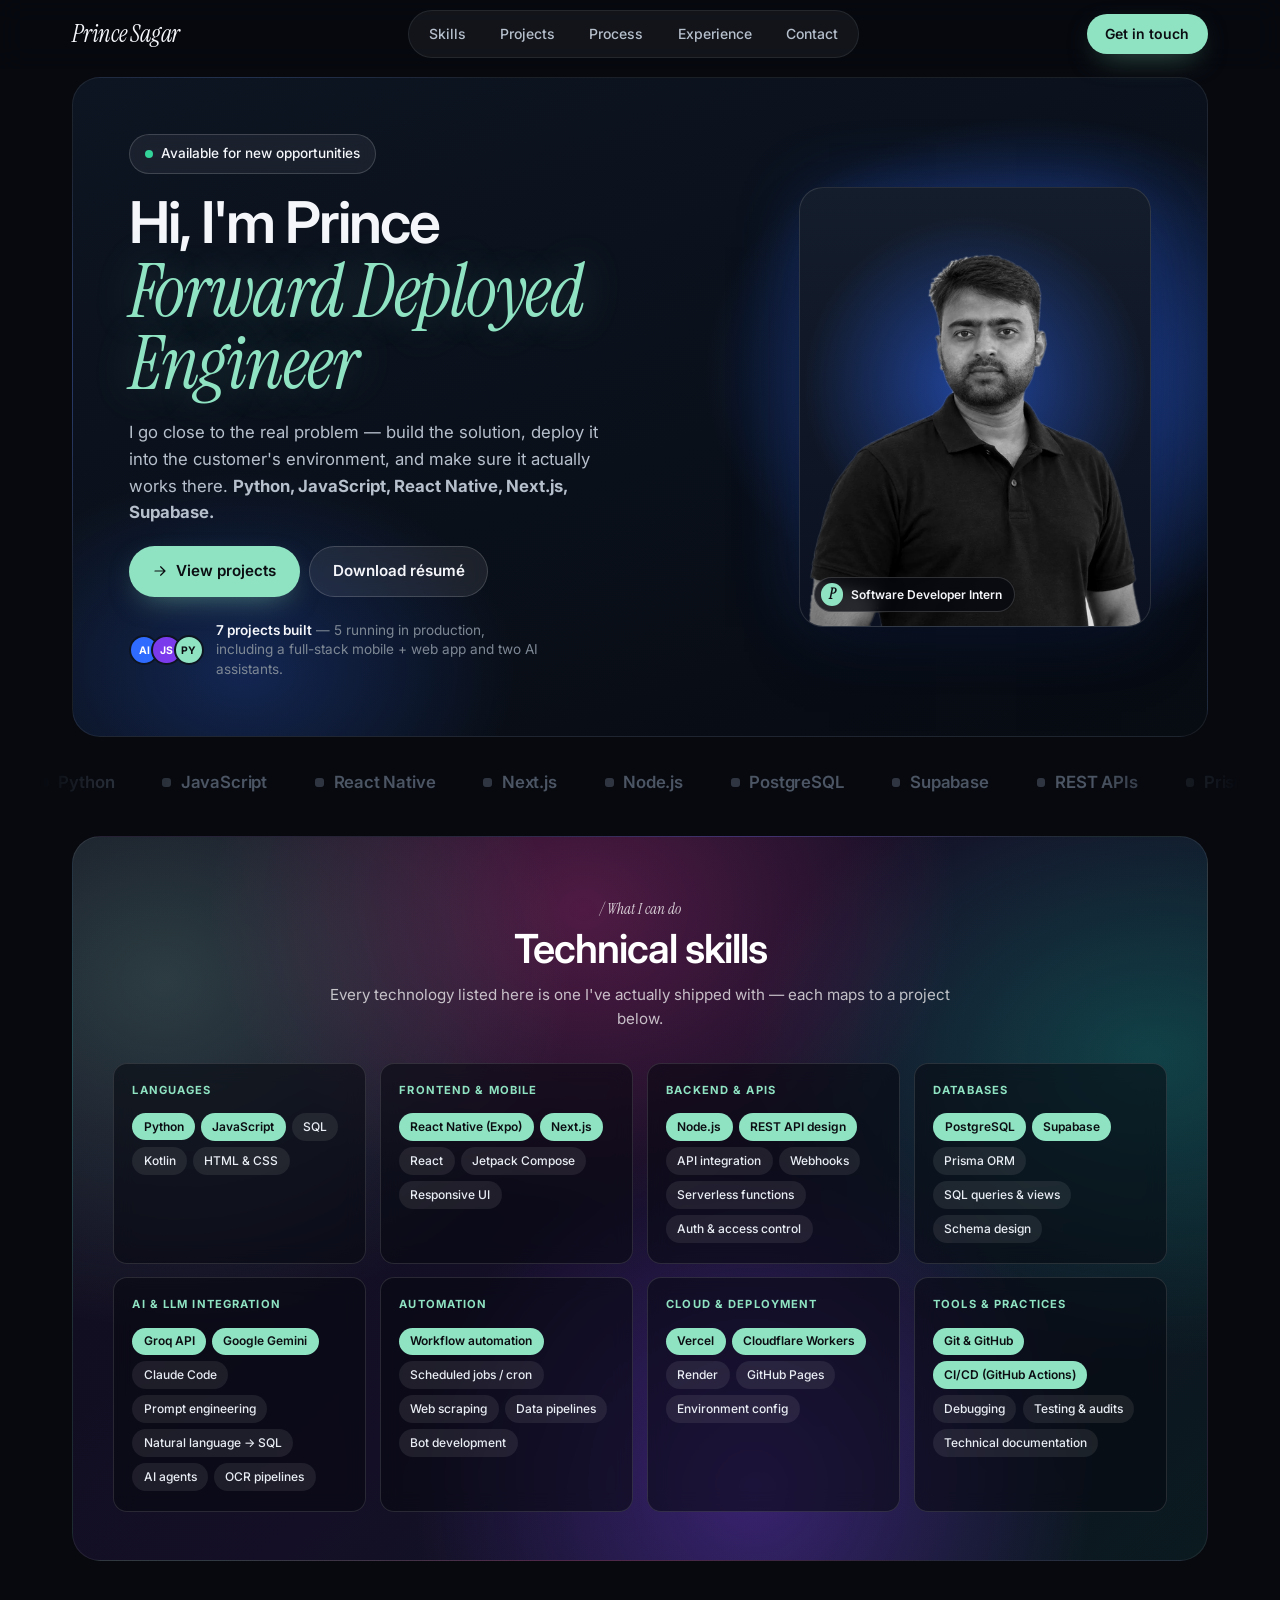
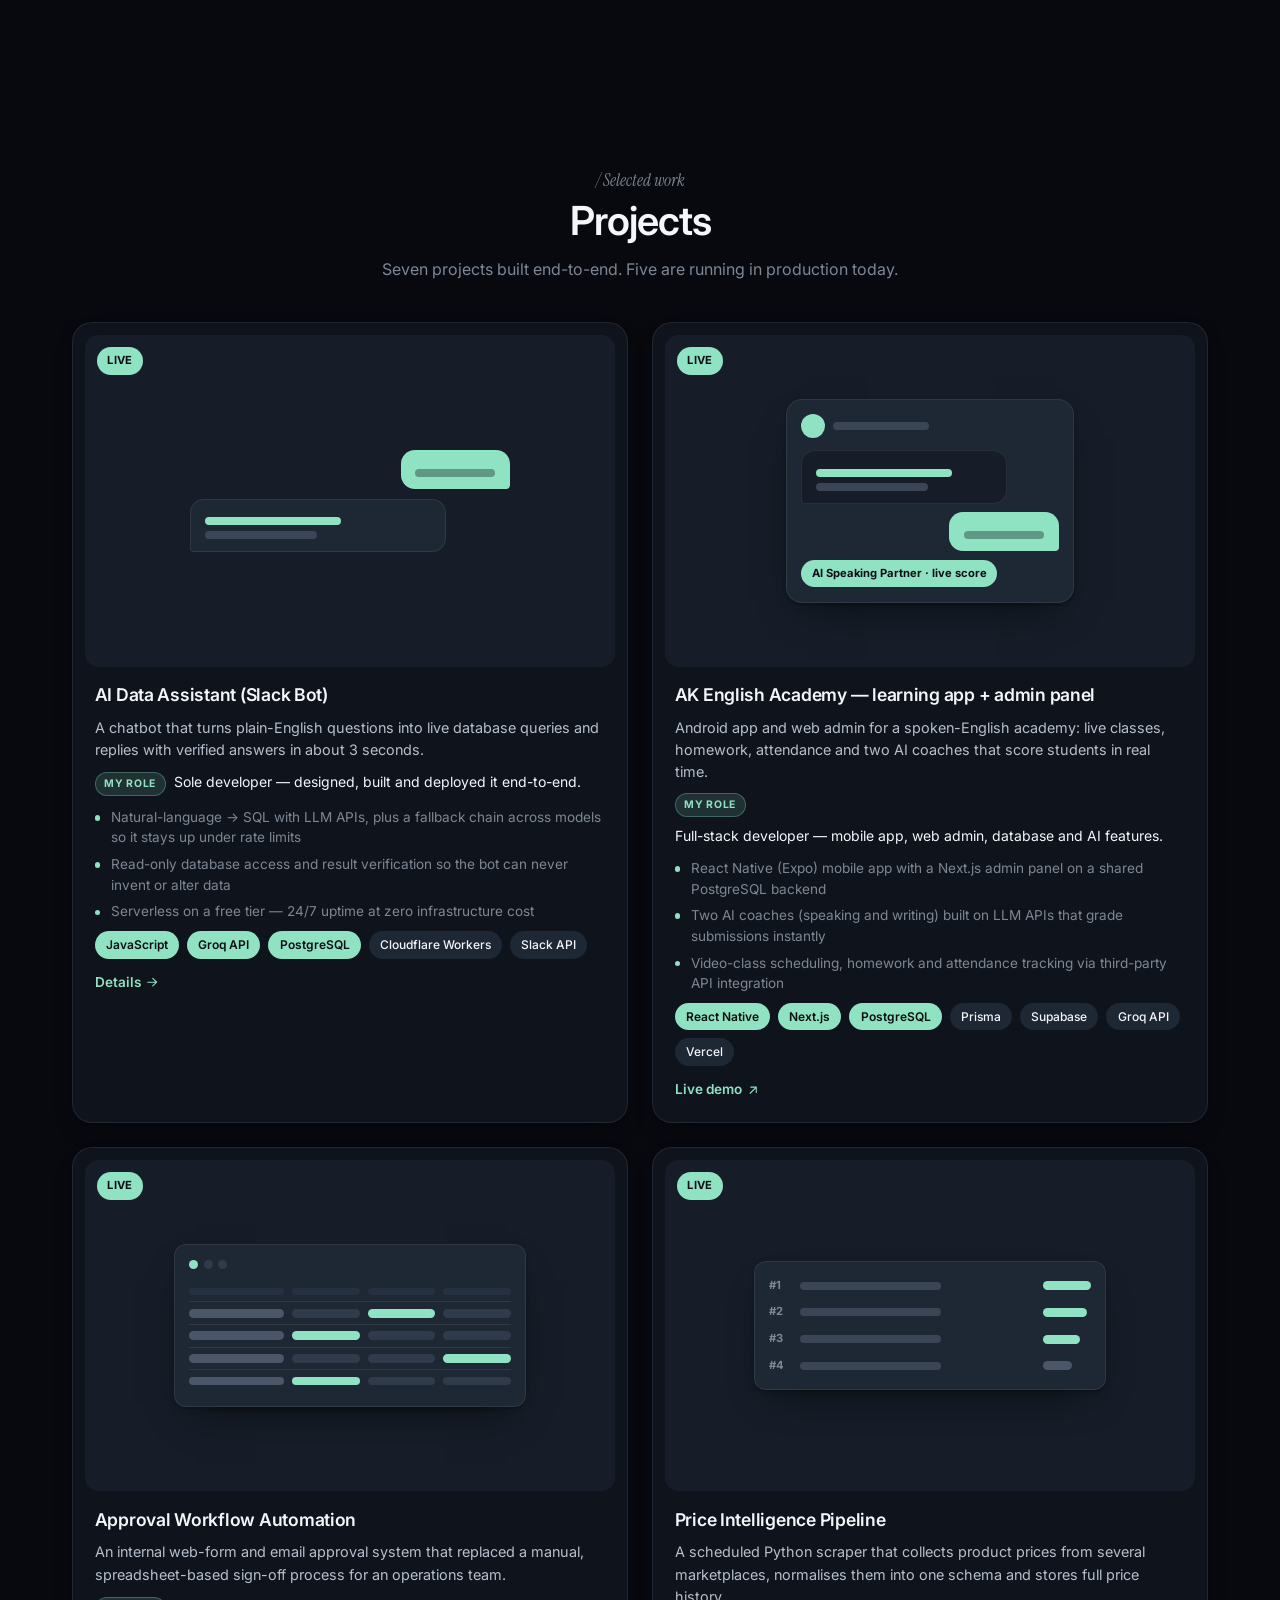
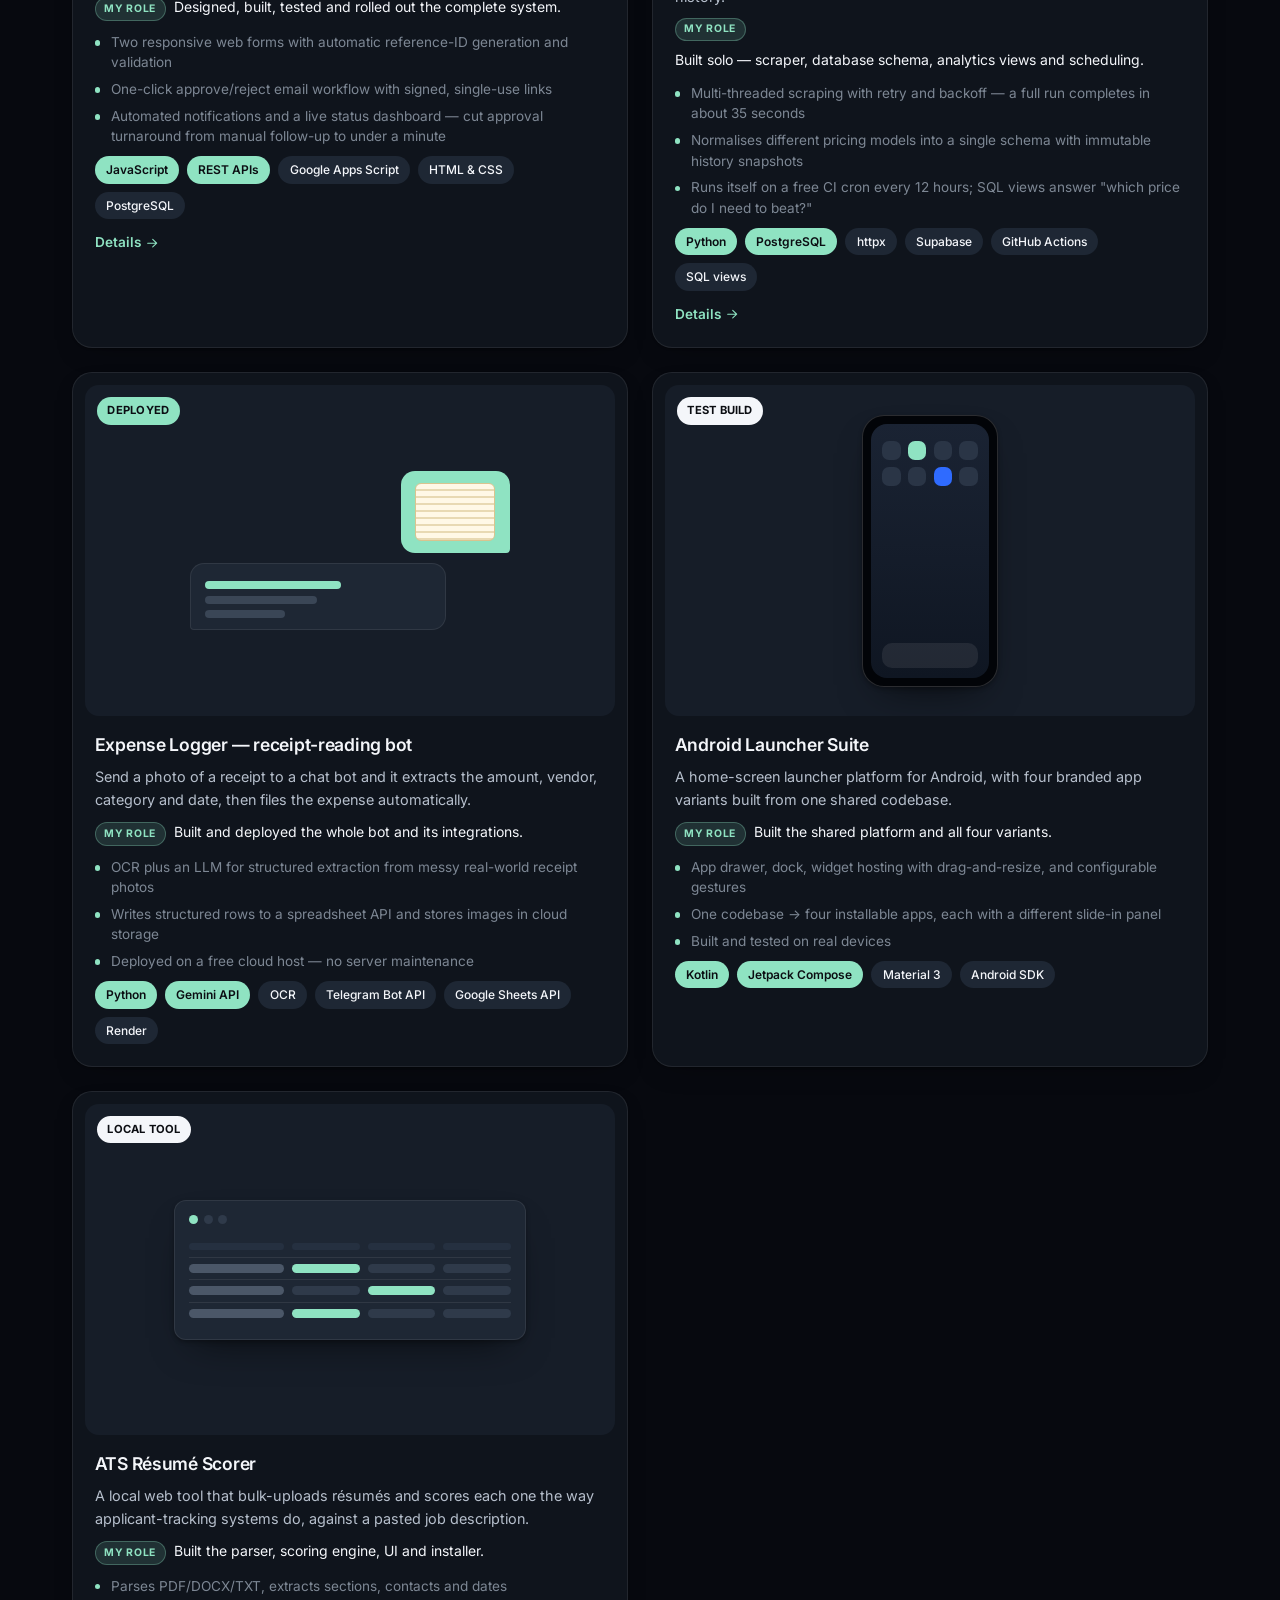
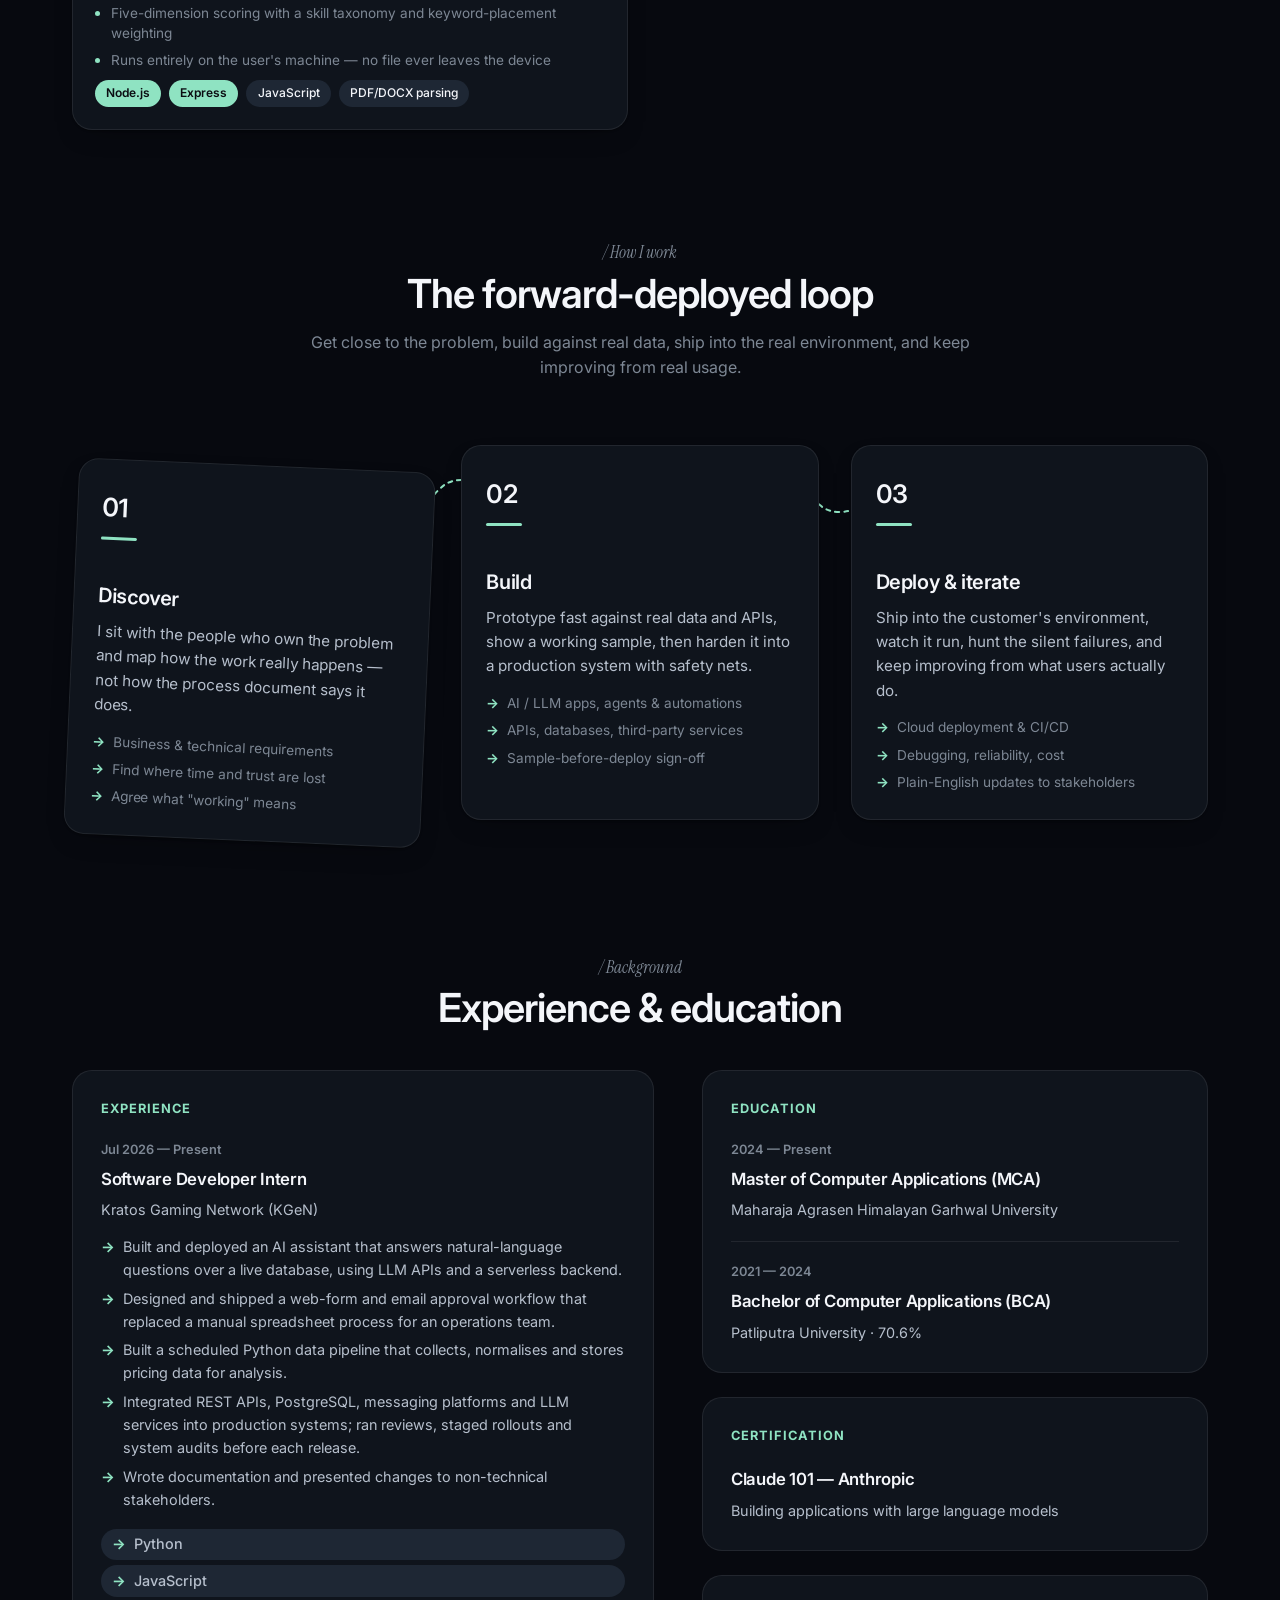
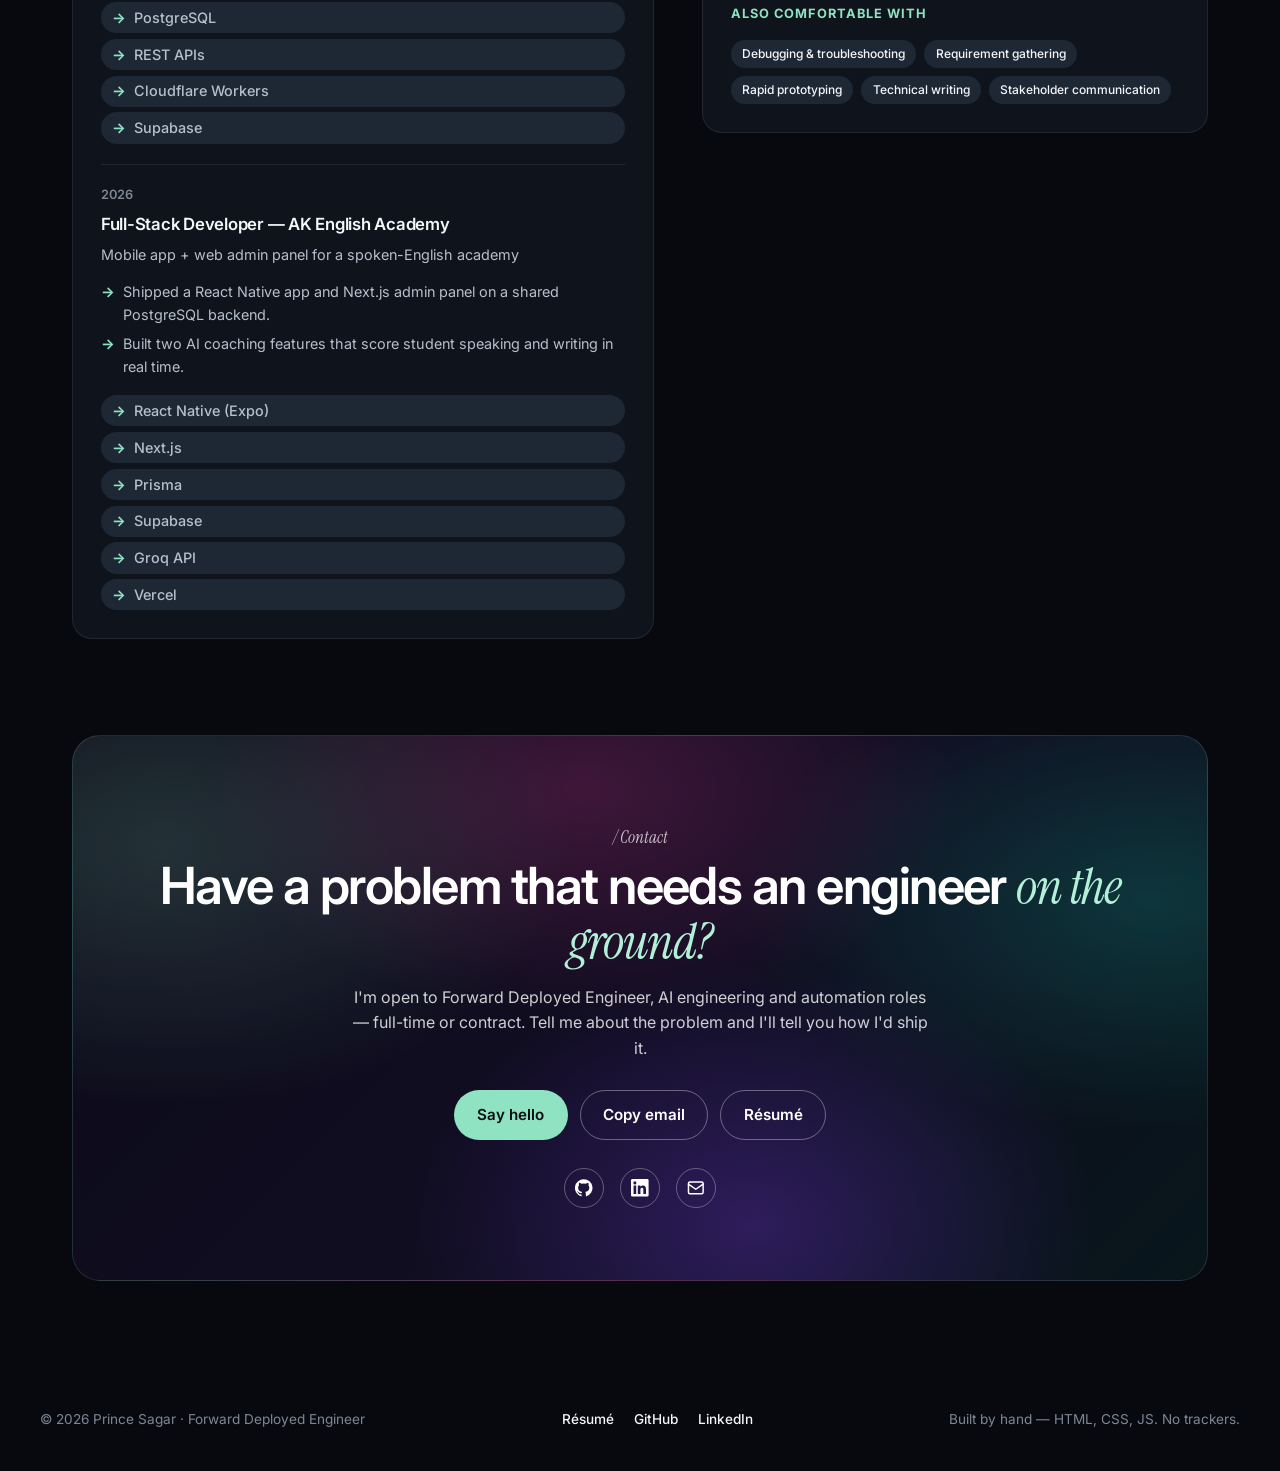
==== commit 6e6eaec5: "Restore Forward Deployed Engineer positioning The privacy pass also repositioned the site as a gener" ====
--- a/index.html
+++ b/index.html
@@ -4,25 +4,25 @@
   <meta charset="UTF-8">
   <meta name="viewport" content="width=device-width, initial-scale=1.0">
 
-  <title>Prince Sagar — Software Engineer (AI &amp; Automation)</title>
-  <meta name="description" content="Prince Sagar is a software engineer who builds AI-powered apps, APIs and automation — Python, JavaScript, React Native, Next.js, Supabase and LLM integration — and ships them to production.">
+  <title>Prince Sagar — Forward Deployed Engineer</title>
+  <meta name="description" content="Prince Sagar is a Forward Deployed Engineer — he works with the people who own a problem, builds AI and automation solutions, deploys them into real environments and keeps them working. Python, JavaScript, React Native, Next.js, Supabase.">
   <meta name="author" content="Prince Sagar">
   <meta name="theme-color" content="#07090f">
 
   <meta property="og:type" content="website">
-  <meta property="og:title" content="Prince Sagar — Software Engineer (AI &amp; Automation)">
-  <meta property="og:description" content="I build AI-powered apps, APIs and automation — and ship them to production.">
+  <meta property="og:title" content="Prince Sagar — Forward Deployed Engineer">
+  <meta property="og:description" content="I go close to the real problem, build the solution, deploy it, and make sure it actually works.">
   <meta property="og:url" content="https://sagarprince05.github.io">
   <meta property="og:image" content="https://sagarprince05.github.io/assets/og.png">
   <meta name="twitter:card" content="summary_large_image">
 
-  <link rel="icon" href="assets/favicon.svg?v=20260928" type="image/svg+xml">
+  <link rel="icon" href="assets/favicon.svg?v=20260928b" type="image/svg+xml">
   <link rel="canonical" href="https://sagarprince05.github.io">
 
   <link rel="preconnect" href="https://fonts.googleapis.com">
   <link rel="preconnect" href="https://fonts.gstatic.com" crossorigin>
   <link href="https://fonts.googleapis.com/css2?family=Inter:wght@400;500;600;700&family=Instrument+Serif:ital@0;1&display=swap" rel="stylesheet">
-  <link rel="stylesheet" href="styles.css?v=20260928">
+  <link rel="stylesheet" href="styles.css?v=20260928b">
   <link rel="preload" as="image" href="assets/prince.webp" type="image/webp">
 
   <script type="application/ld+json">
@@ -30,12 +30,12 @@
     "@context": "https://schema.org",
     "@type": "Person",
     "name": "Prince Sagar",
-    "jobTitle": "Software Engineer",
+    "jobTitle": "Forward Deployed Engineer",
     "url": "https://sagarprince05.github.io",
     "image": "https://sagarprince05.github.io/assets/prince.webp",
     "email": "mailto:prince.nbt05@gmail.com",
     "sameAs": ["https://github.com/sagarprince05", "https://www.linkedin.com/in/prince-sagar-b469223b5"],
-    "knowsAbout": ["Software development", "Python", "JavaScript", "React Native", "Next.js", "Backend development", "REST APIs", "Supabase", "PostgreSQL", "AI and LLM integration", "Automation", "Git", "Cloud deployment"],
+    "knowsAbout": ["Forward deployed engineering", "Software development", "Python", "JavaScript", "React Native", "Next.js", "Backend development", "REST APIs", "Supabase", "PostgreSQL", "AI and LLM integration", "Automation", "Git", "Cloud deployment"],
     "alumniOf": [
       { "@type": "CollegeOrUniversity", "name": "Maharaja Agrasen Himalayan Garhwal University" },
       { "@type": "CollegeOrUniversity", "name": "Patliputra University" }
@@ -53,6 +53,7 @@
       <nav class="nav-links" aria-label="Primary">
         <a class="nav-link" href="#skills">Skills</a>
         <a class="nav-link" href="#work">Projects</a>
+        <a class="nav-link" href="#process">Process</a>
         <a class="nav-link" href="#background">Experience</a>
         <a class="nav-link" href="#contact">Contact</a>
       </nav>
@@ -67,6 +68,7 @@
     <nav class="container nav-panel" id="nav-panel" aria-label="Mobile">
       <a href="#skills">Skills</a>
       <a href="#work">Projects</a>
+      <a href="#process">Process</a>
       <a href="#background">Experience</a>
       <a href="#contact">Contact</a>
     </nav>
@@ -81,9 +83,9 @@
           <span class="pill"><span class="dot" aria-hidden="true"></span>Available for new opportunities</span>
           <h1 class="hero-title" id="hero-title">
             <span class="line1">Hi, I'm Prince</span>
-            <span class="line2">Software Engineer</span>
+            <span class="line2">Forward Deployed Engineer</span>
           </h1>
-          <p class="hero-blurb">I build AI-powered apps, APIs and automation — <strong>Python, JavaScript, React&nbsp;Native, Next.js, Supabase</strong> — and ship them to production.</p>
+          <p class="hero-blurb">I go close to the real problem — build the solution, deploy it into the customer's environment, and make sure it actually works there. <strong>Python, JavaScript, React&nbsp;Native, Next.js, Supabase.</strong></p>
           <div class="hero-actions">
             <a class="btn btn-dark" href="#work">
               <svg viewBox="0 0 20 20" fill="currentColor" aria-hidden="true"><path fill-rule="evenodd" d="M3 10a.75.75 0 0 1 .75-.75h10.638L10.23 5.29a.75.75 0 1 1 1.04-1.08l5.5 5.25a.75.75 0 0 1 0 1.08l-5.5 5.25a.75.75 0 1 1-1.04-1.08l4.158-3.96H3.75A.75.75 0 0 1 3 10z" clip-rule="evenodd"/></svg>
@@ -353,6 +355,50 @@
           </div>
         </article>
 
+      </div>
+    </section>
+
+    <!-- ===================== PROCESS ===================== -->
+    <section class="section container reveal" id="process" aria-labelledby="process-title" style="padding-top:0">
+      <div class="section-head">
+        <p class="eyebrow">How I work</p>
+        <h2 class="h2" id="process-title">The forward-deployed loop</h2>
+        <p>Get close to the problem, build against real data, ship into the real environment, and keep improving from real usage.</p>
+      </div>
+      <div class="process">
+        <svg class="connector c1" viewBox="0 0 96 48" fill="none" aria-hidden="true"><path d="M2 40 C 30 40, 30 8, 58 8 S 86 30, 94 26" stroke="currentColor" stroke-width="2" stroke-dasharray="4 5" stroke-linecap="round"/><circle cx="94" cy="26" r="3" fill="currentColor"/></svg>
+        <svg class="connector c2" viewBox="0 0 96 48" fill="none" aria-hidden="true"><path d="M2 40 C 30 40, 30 8, 58 8 S 86 30, 94 26" stroke="currentColor" stroke-width="2" stroke-dasharray="4 5" stroke-linecap="round"/><circle cx="94" cy="26" r="3" fill="currentColor"/></svg>
+
+        <article class="step">
+          <div class="num">01</div>
+          <h3>Discover</h3>
+          <p>I sit with the people who own the problem and map how the work really happens — not how the process document says it does.</p>
+          <ul>
+            <li>Business &amp; technical requirements</li>
+            <li>Find where time and trust are lost</li>
+            <li>Agree what "working" means</li>
+          </ul>
+        </article>
+        <article class="step">
+          <div class="num">02</div>
+          <h3>Build</h3>
+          <p>Prototype fast against real data and APIs, show a working sample, then harden it into a production system with safety nets.</p>
+          <ul>
+            <li>AI / LLM apps, agents &amp; automations</li>
+            <li>APIs, databases, third-party services</li>
+            <li>Sample-before-deploy sign-off</li>
+          </ul>
+        </article>
+        <article class="step">
+          <div class="num">03</div>
+          <h3>Deploy &amp; iterate</h3>
+          <p>Ship into the customer's environment, watch it run, hunt the silent failures, and keep improving from what users actually do.</p>
+          <ul>
+            <li>Cloud deployment &amp; CI/CD</li>
+            <li>Debugging, reliability, cost</li>
+            <li>Plain-English updates to stakeholders</li>
+          </ul>
+        </article>
       </div>
     </section>
 
@@ -427,8 +473,8 @@
     <section class="section container reveal" id="contact" aria-labelledby="contact-title" style="padding-top:0">
       <div class="cta">
         <p class="eyebrow">Contact</p>
-        <h2 id="contact-title">Looking for a developer who <em>ships?</em></h2>
-        <p>I'm open to software engineering, AI/automation and full-stack roles — full-time or contract. Happy to walk through any project in detail.</p>
+        <h2 id="contact-title">Have a problem that needs an engineer <em>on the ground?</em></h2>
+        <p>I'm open to Forward Deployed Engineer, AI engineering and automation roles — full-time or contract. Tell me about the problem and I'll tell you how I'd ship it.</p>
         <div class="cta-actions">
           <a class="btn btn-lime" href="mailto:prince.nbt05@gmail.com">Say hello</a>
           <button class="btn btn-ghost copy-email" type="button" data-email="prince.nbt05@gmail.com"><span class="copy-label">Copy email</span></button>
@@ -446,7 +492,7 @@
 
   <footer class="site-footer container">
     <div class="row">
-      <span>© <span id="year"></span> Prince Sagar</span>
+      <span>© <span id="year"></span> Prince Sagar · Forward Deployed Engineer</span>
       <span class="links">
         <a href="assets/resume.pdf" target="_blank" rel="noreferrer">Résumé</a>
         <a href="https://github.com/sagarprince05" target="_blank" rel="noreferrer">GitHub</a>
@@ -456,6 +502,6 @@
     </div>
   </footer>
 
-  <script src="script.js?v=20260928" defer></script>
+  <script src="script.js?v=20260928b" defer></script>
 </body>
 </html>
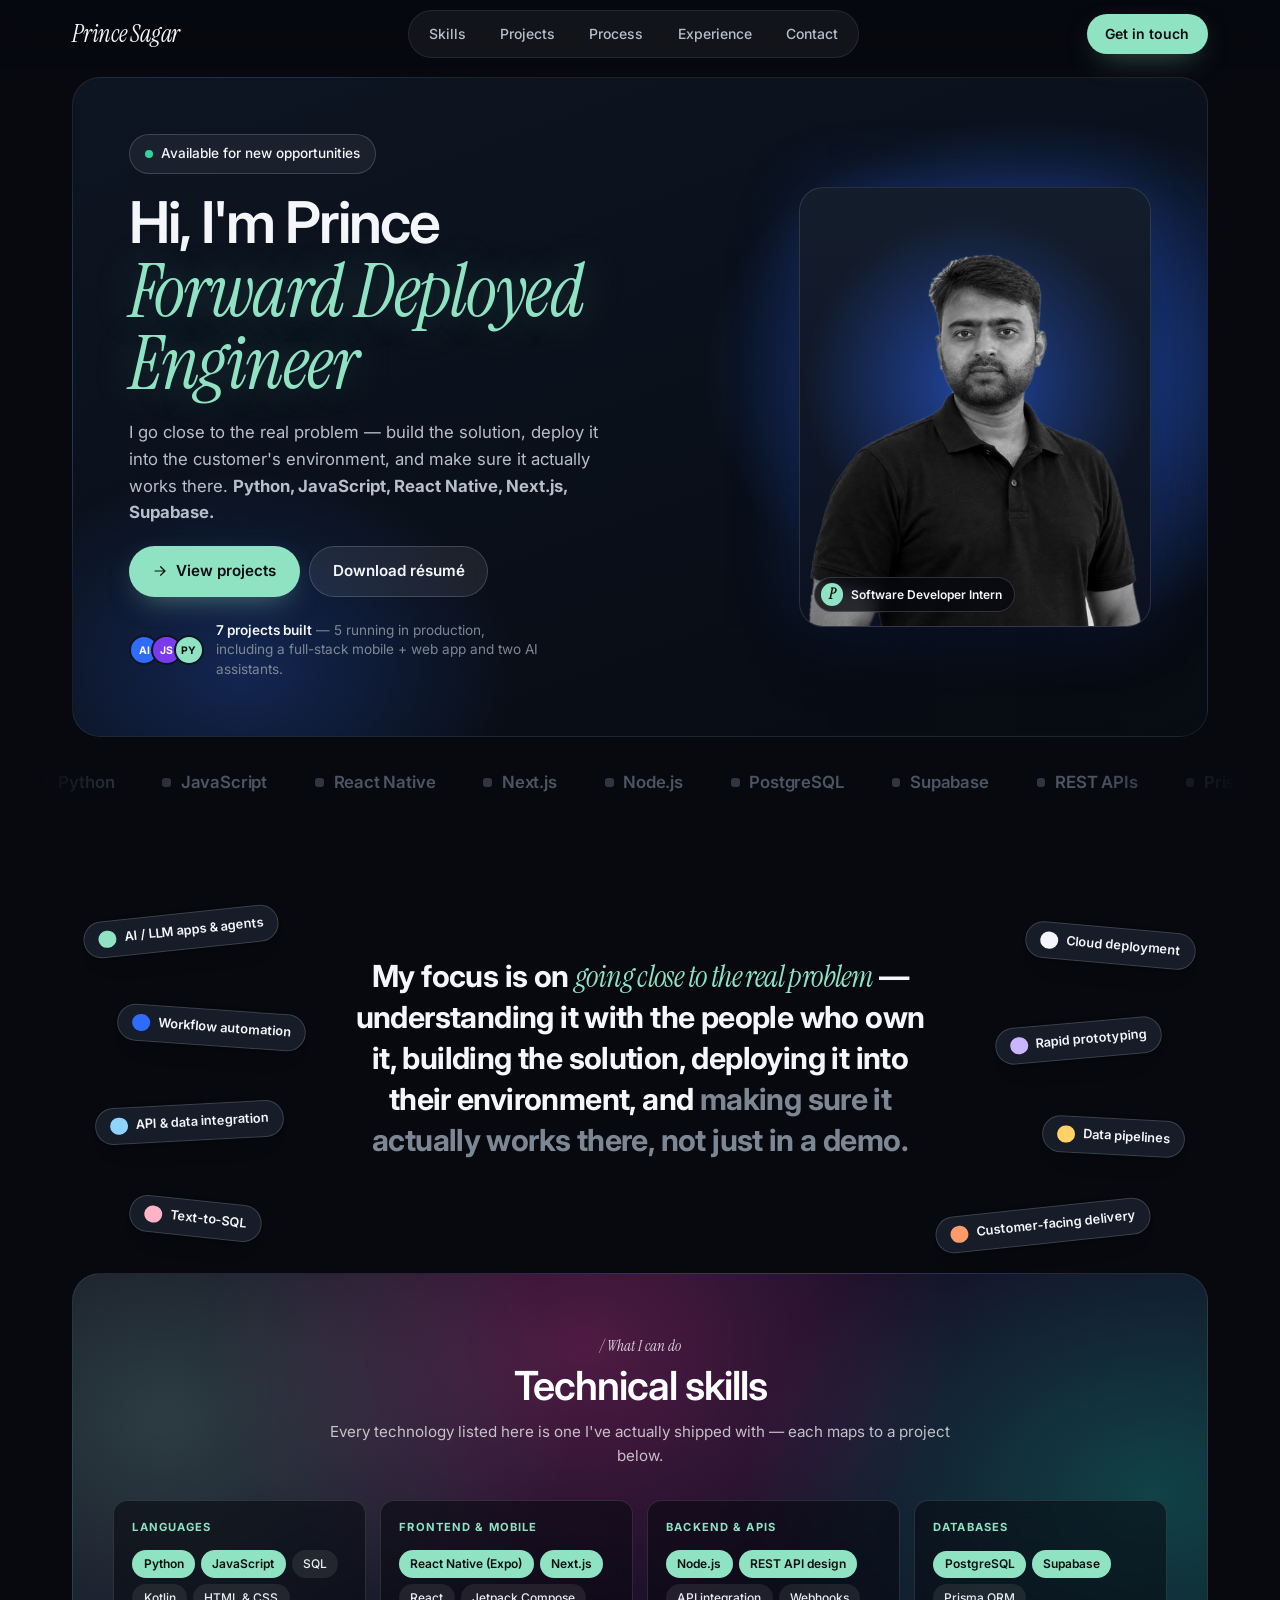
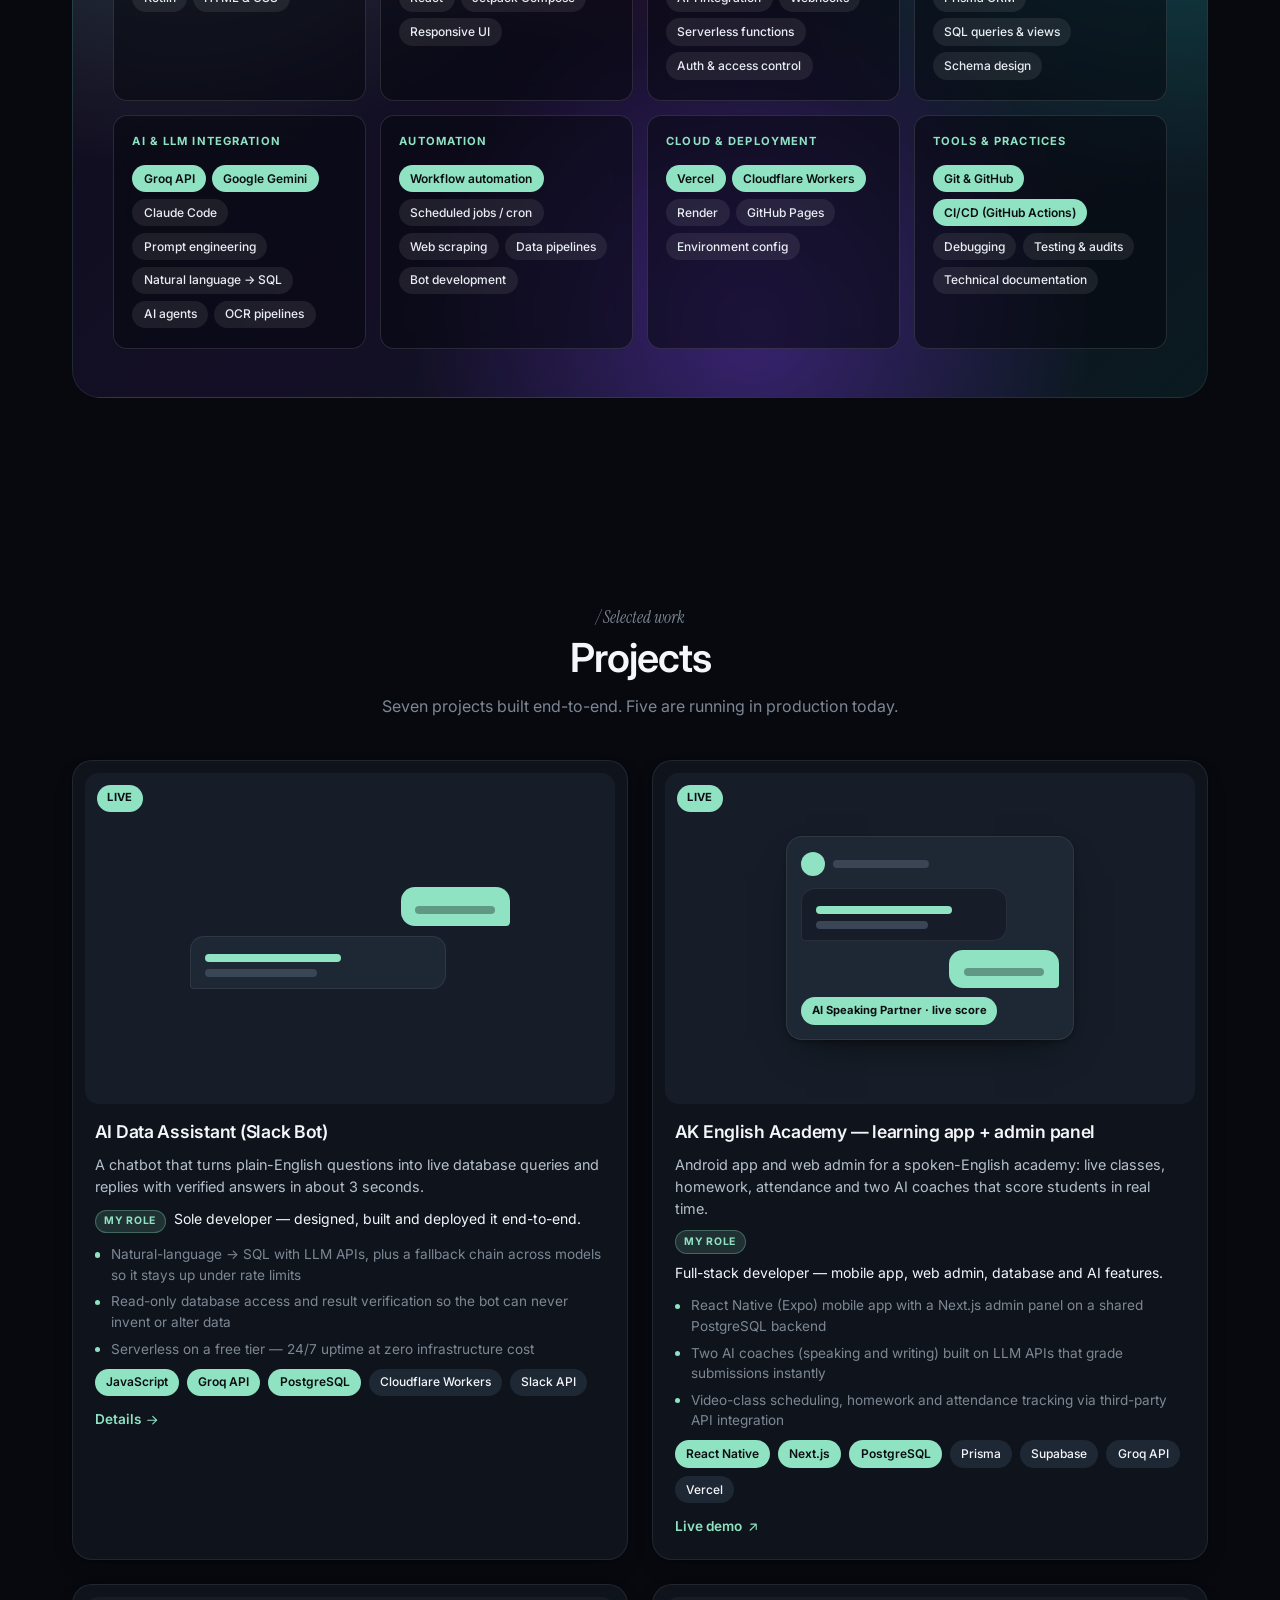
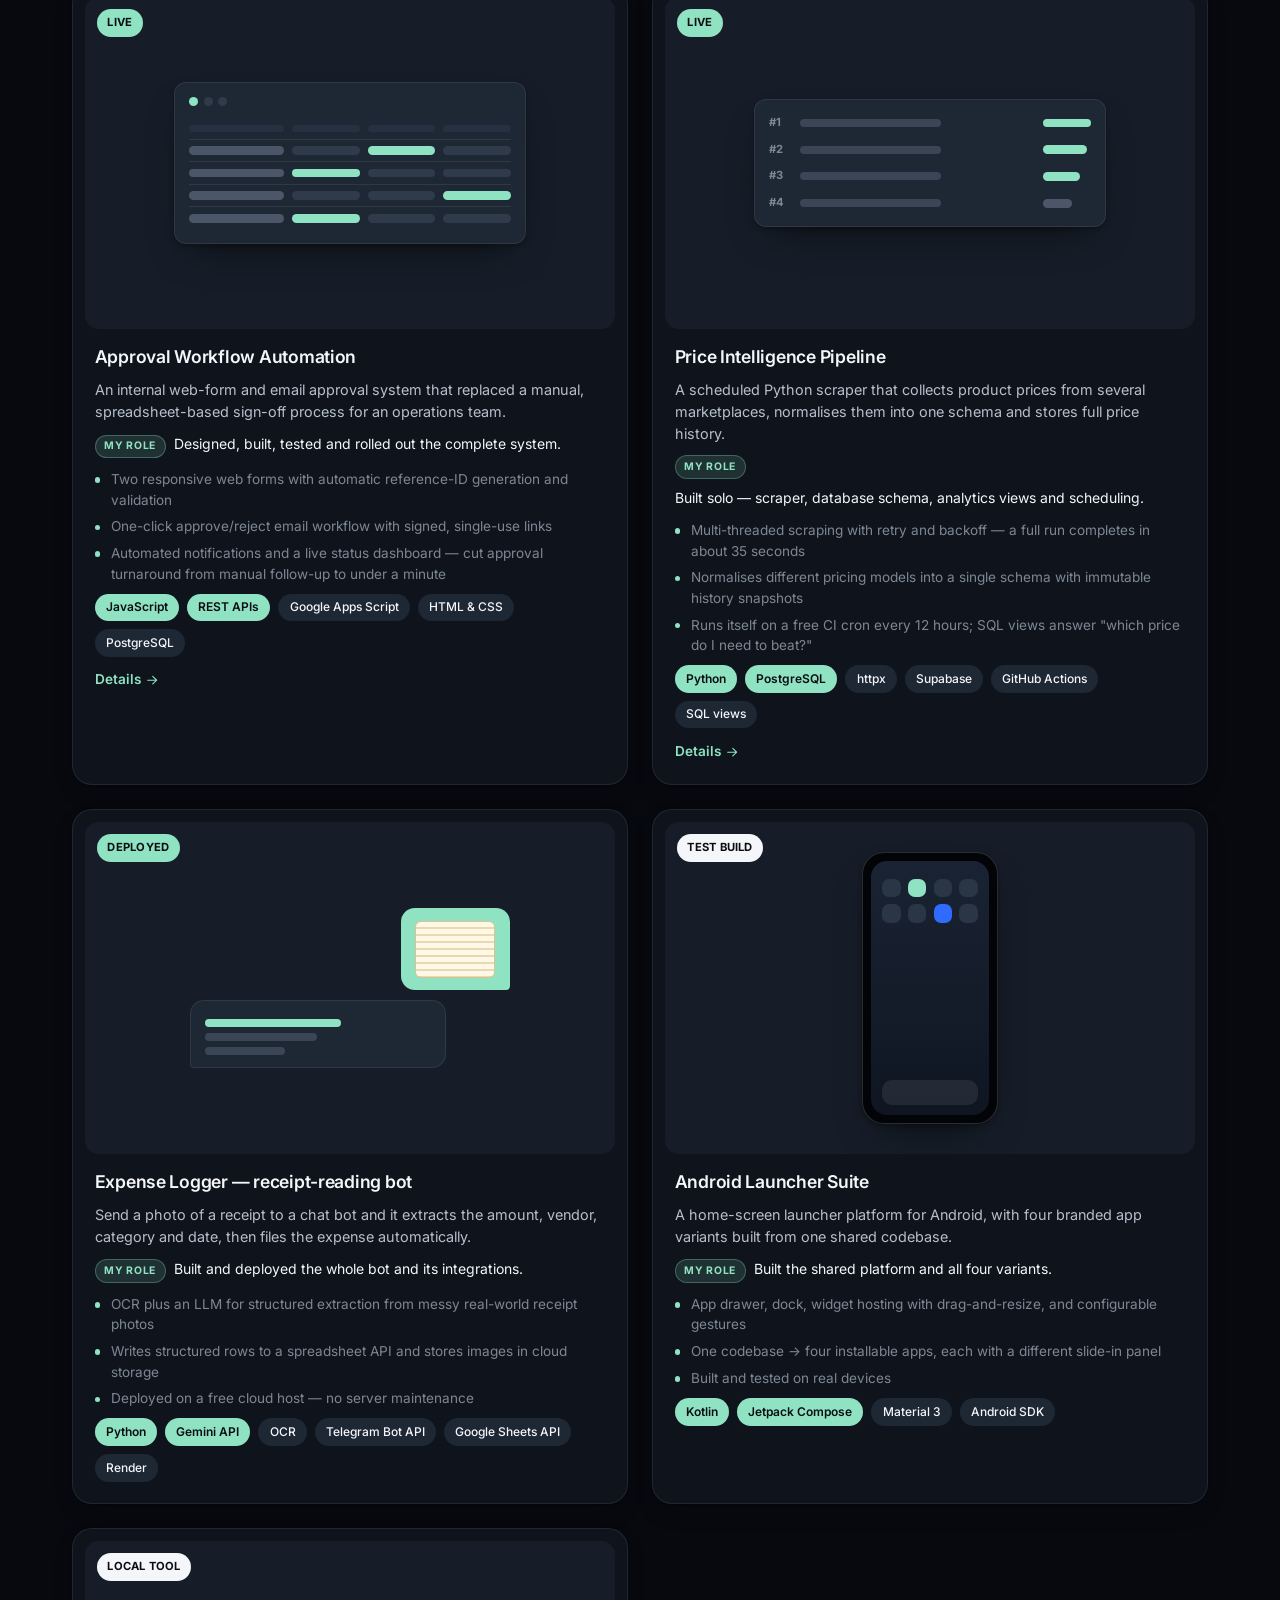
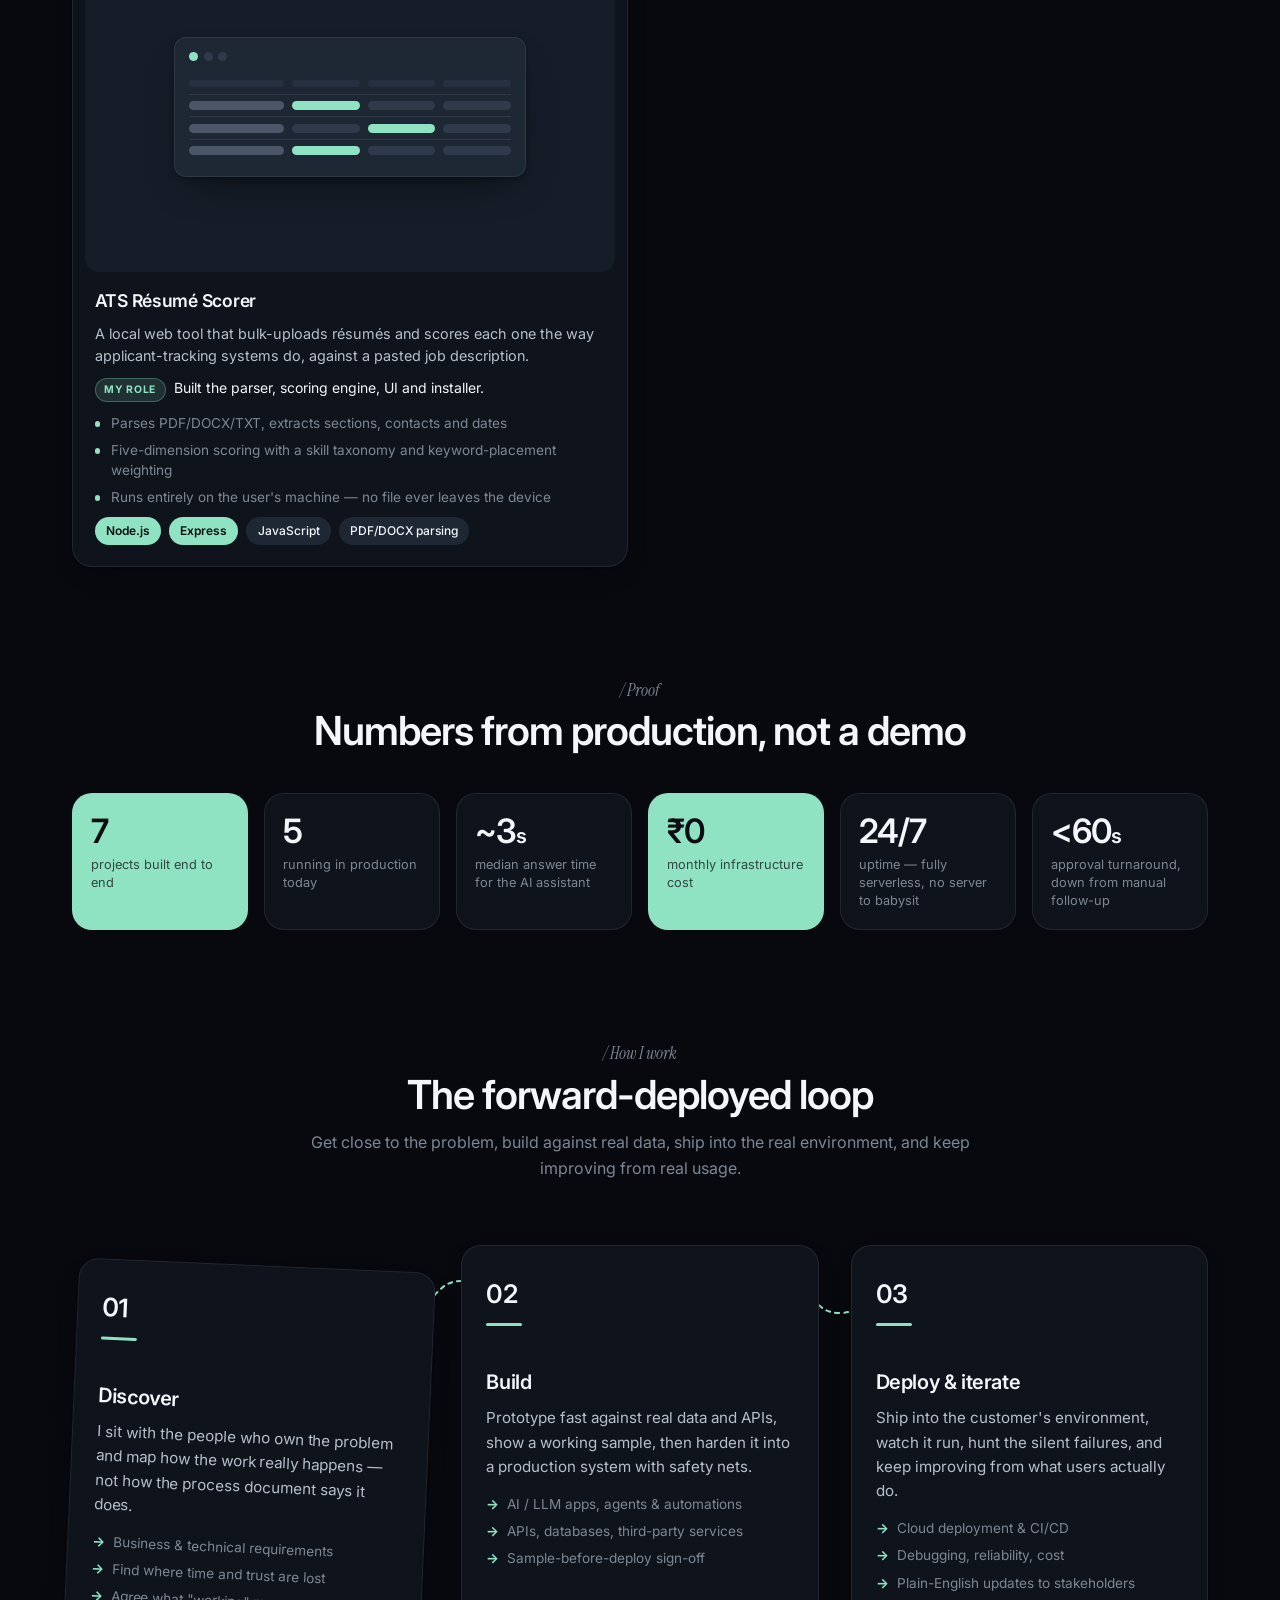
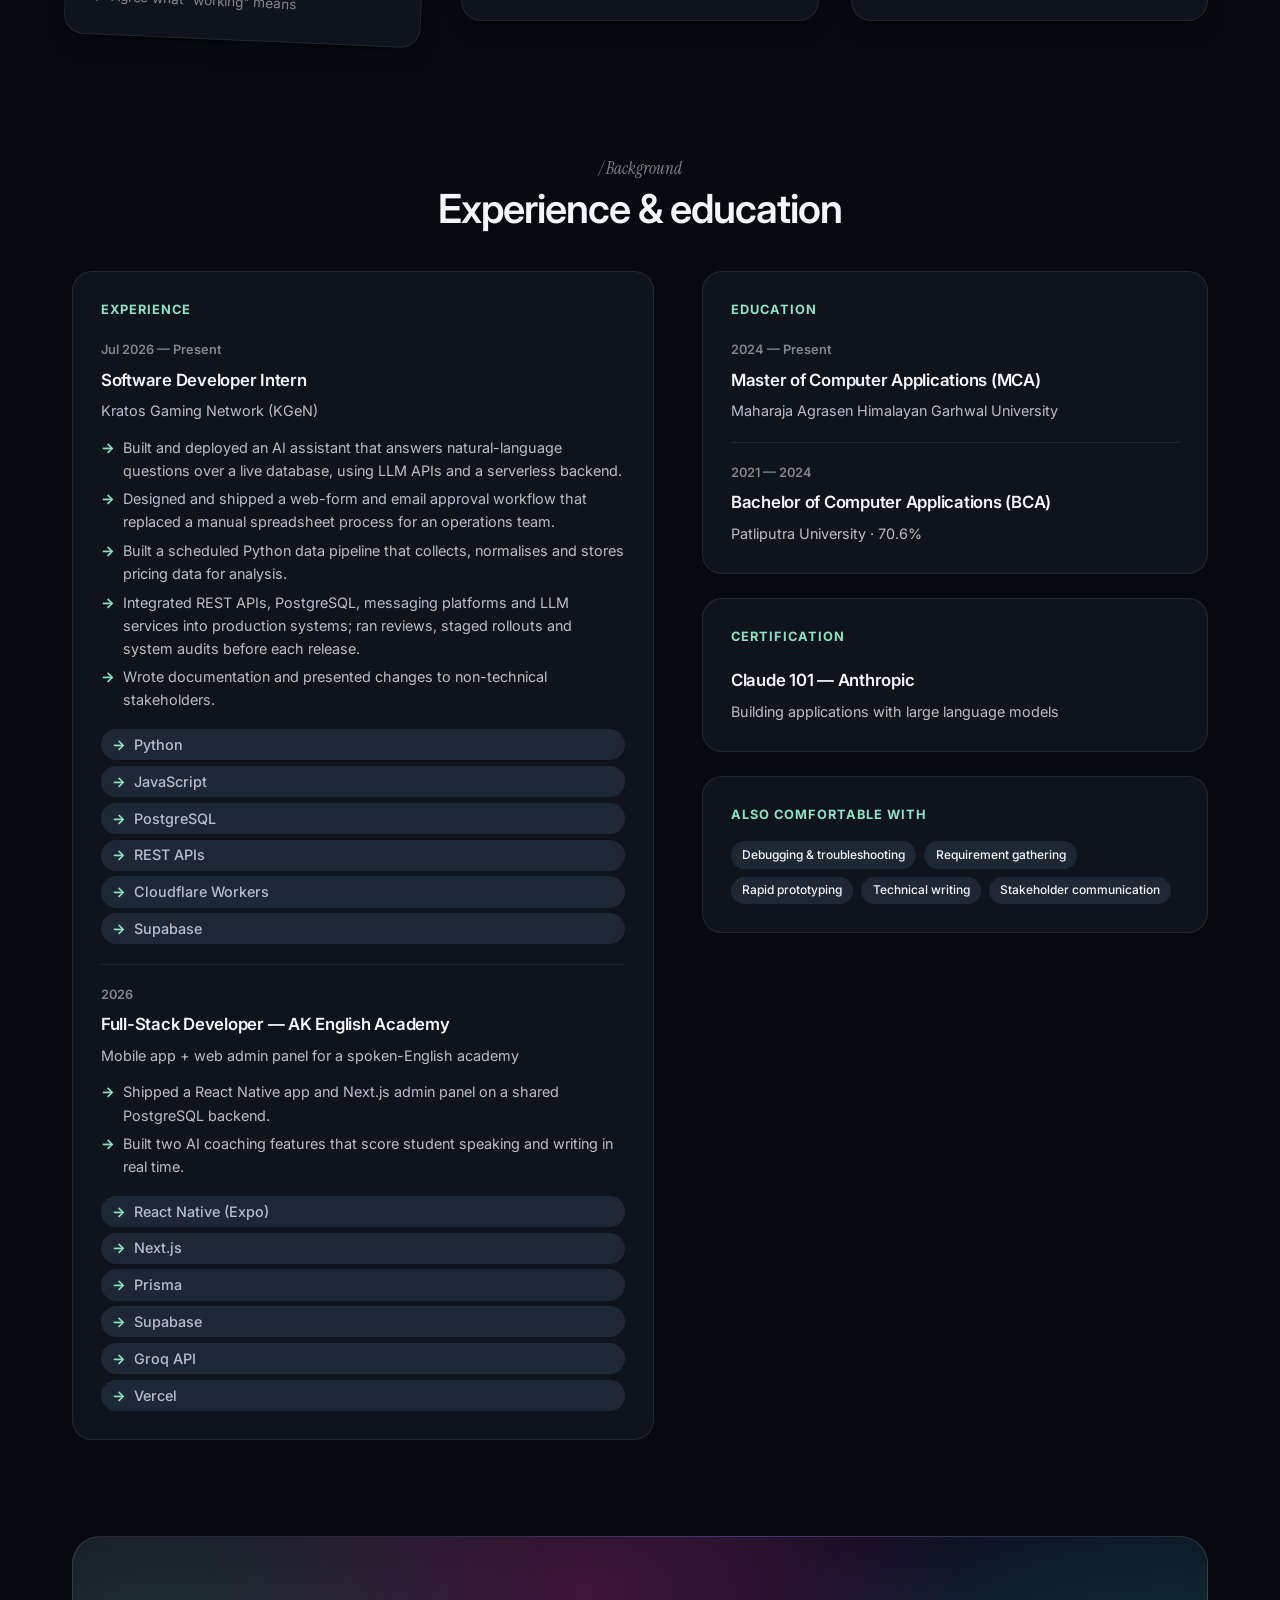
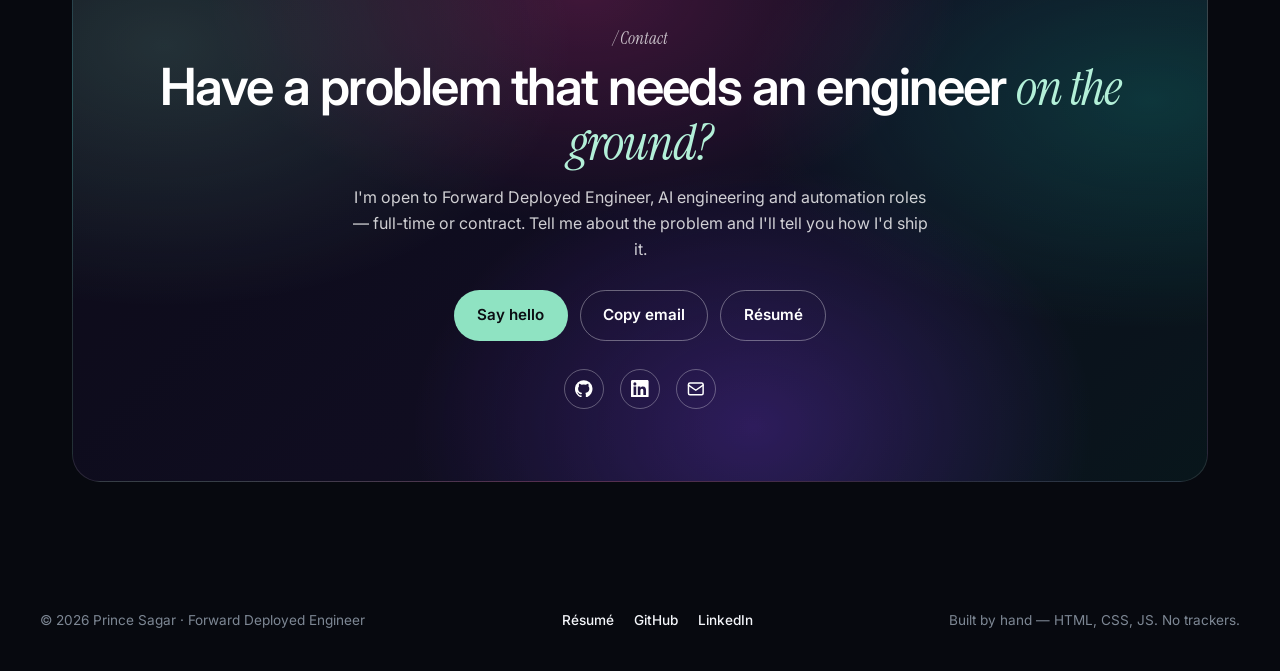
==== commit aa3d7c22: "Restore the About statement and Results band - About statement with floating capability chips, after" ====
--- a/index.html
+++ b/index.html
@@ -16,13 +16,13 @@
   <meta property="og:image" content="https://sagarprince05.github.io/assets/og.png">
   <meta name="twitter:card" content="summary_large_image">
 
-  <link rel="icon" href="assets/favicon.svg?v=20260928b" type="image/svg+xml">
+  <link rel="icon" href="assets/favicon.svg?v=20260928c" type="image/svg+xml">
   <link rel="canonical" href="https://sagarprince05.github.io">
 
   <link rel="preconnect" href="https://fonts.googleapis.com">
   <link rel="preconnect" href="https://fonts.gstatic.com" crossorigin>
   <link href="https://fonts.googleapis.com/css2?family=Inter:wght@400;500;600;700&family=Instrument+Serif:ital@0;1&display=swap" rel="stylesheet">
-  <link rel="stylesheet" href="styles.css?v=20260928b">
+  <link rel="stylesheet" href="styles.css?v=20260928c">
   <link rel="preload" as="image" href="assets/prince.webp" type="image/webp">
 
   <script type="application/ld+json">
@@ -120,6 +120,23 @@
       </div>
     </div>
 
+    <!-- ===================== ABOUT ===================== -->
+    <section class="section container reveal" id="about" aria-labelledby="about-title" style="padding-bottom:0">
+      <div class="statement-wrap">
+        <h2 class="statement" id="about-title">My focus is on <em>going close to the real problem</em> — understanding it with the people who own it, building the solution, deploying it into their environment, and <span class="soft">making sure it actually works there, not just in a demo.</span></h2>
+        <ul class="chips" aria-label="What I do">
+          <li class="chip"><i style="background:#8fe3c2"></i>AI / LLM apps &amp; agents</li>
+          <li class="chip"><i style="background:#2f6bff"></i>Workflow automation</li>
+          <li class="chip"><i style="background:#8fd3ff"></i>API &amp; data integration</li>
+          <li class="chip"><i style="background:#ffb3c7"></i>Text-to-SQL</li>
+          <li class="chip"><i style="background:#f4f6fa"></i>Cloud deployment</li>
+          <li class="chip"><i style="background:#c9b6ff"></i>Rapid prototyping</li>
+          <li class="chip"><i style="background:#ffd166"></i>Data pipelines</li>
+          <li class="chip"><i style="background:#ff9a6b"></i>Customer-facing delivery</li>
+        </ul>
+      </div>
+    </section>
+
     <!-- ===================== SKILLS ===================== -->
     <section class="section container reveal" id="skills" aria-labelledby="skills-title" style="padding-top:2rem">
       <div class="skills-block">
@@ -356,6 +373,22 @@
         </article>
 
       </div>
+    </section>
+
+    <!-- ===================== RESULTS ===================== -->
+    <section class="section container reveal" aria-labelledby="results-title" style="padding-top:0">
+      <div class="section-head">
+        <p class="eyebrow">Proof</p>
+        <h2 class="h2" id="results-title">Numbers from production, not a demo</h2>
+      </div>
+      <ul class="results">
+        <li class="result accent"><div class="value">7</div><div class="label">projects built end to end</div></li>
+        <li class="result"><div class="value">5</div><div class="label">running in production today</div></li>
+        <li class="result"><div class="value">~3<small>s</small></div><div class="label">median answer time for the AI assistant</div></li>
+        <li class="result accent"><div class="value">₹0</div><div class="label">monthly infrastructure cost</div></li>
+        <li class="result"><div class="value">24/7</div><div class="label">uptime — fully serverless, no server to babysit</div></li>
+        <li class="result"><div class="value">&lt;60<small>s</small></div><div class="label">approval turnaround, down from manual follow-up</div></li>
+      </ul>
     </section>
 
     <!-- ===================== PROCESS ===================== -->
@@ -502,6 +535,6 @@
     </div>
   </footer>
 
-  <script src="script.js?v=20260928b" defer></script>
+  <script src="script.js?v=20260928c" defer></script>
 </body>
 </html>
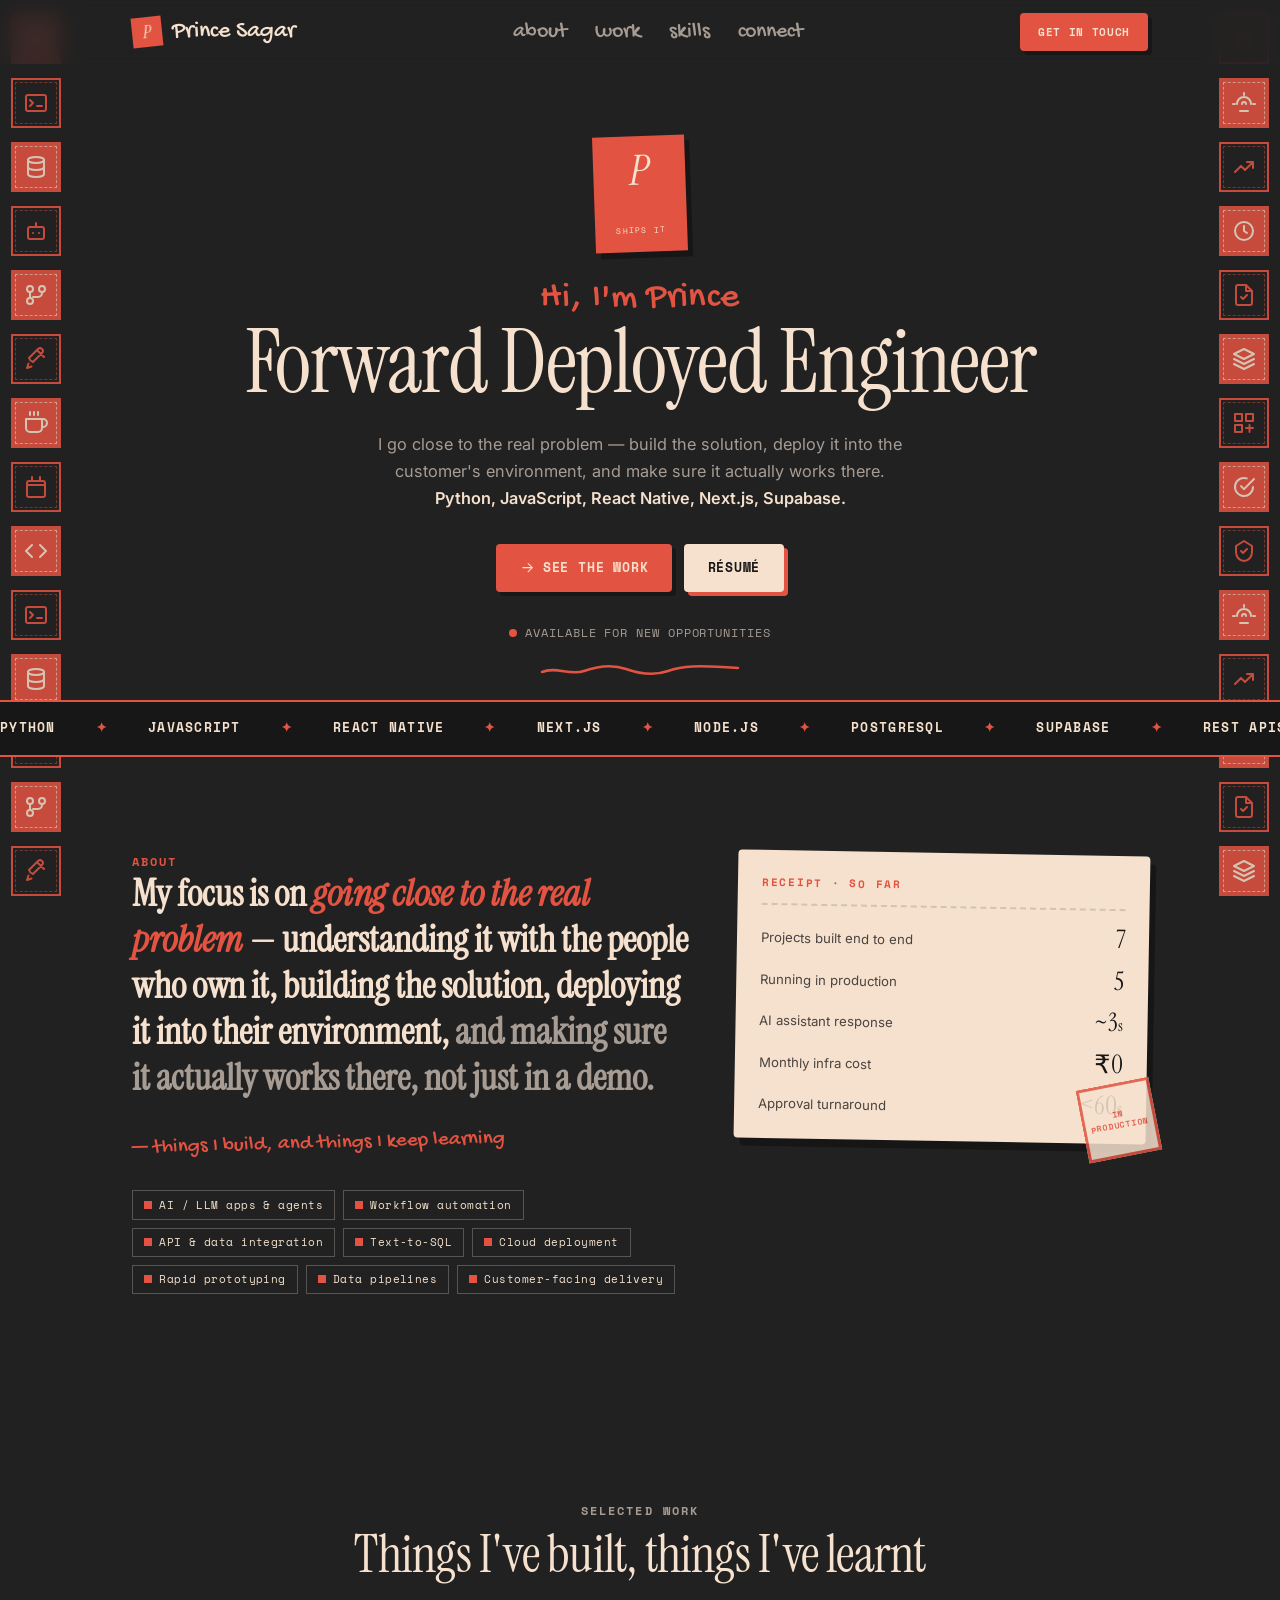
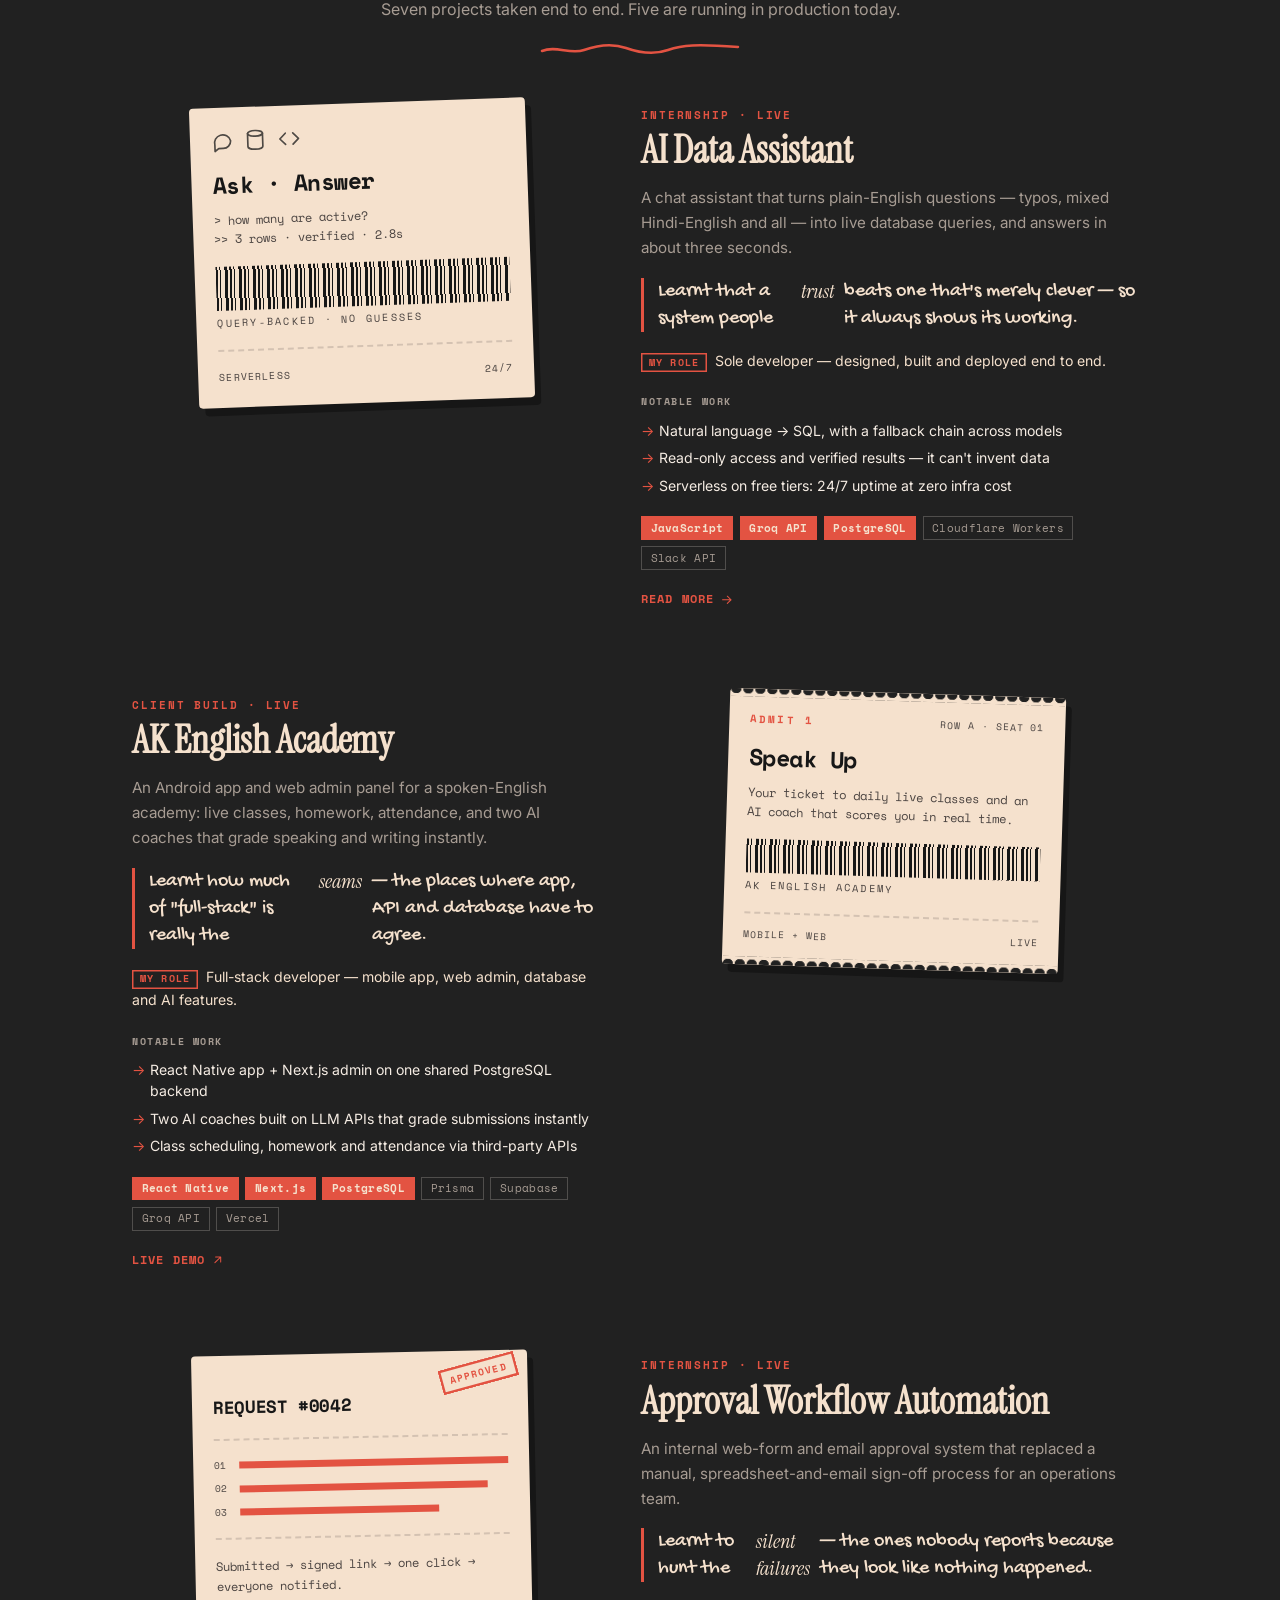
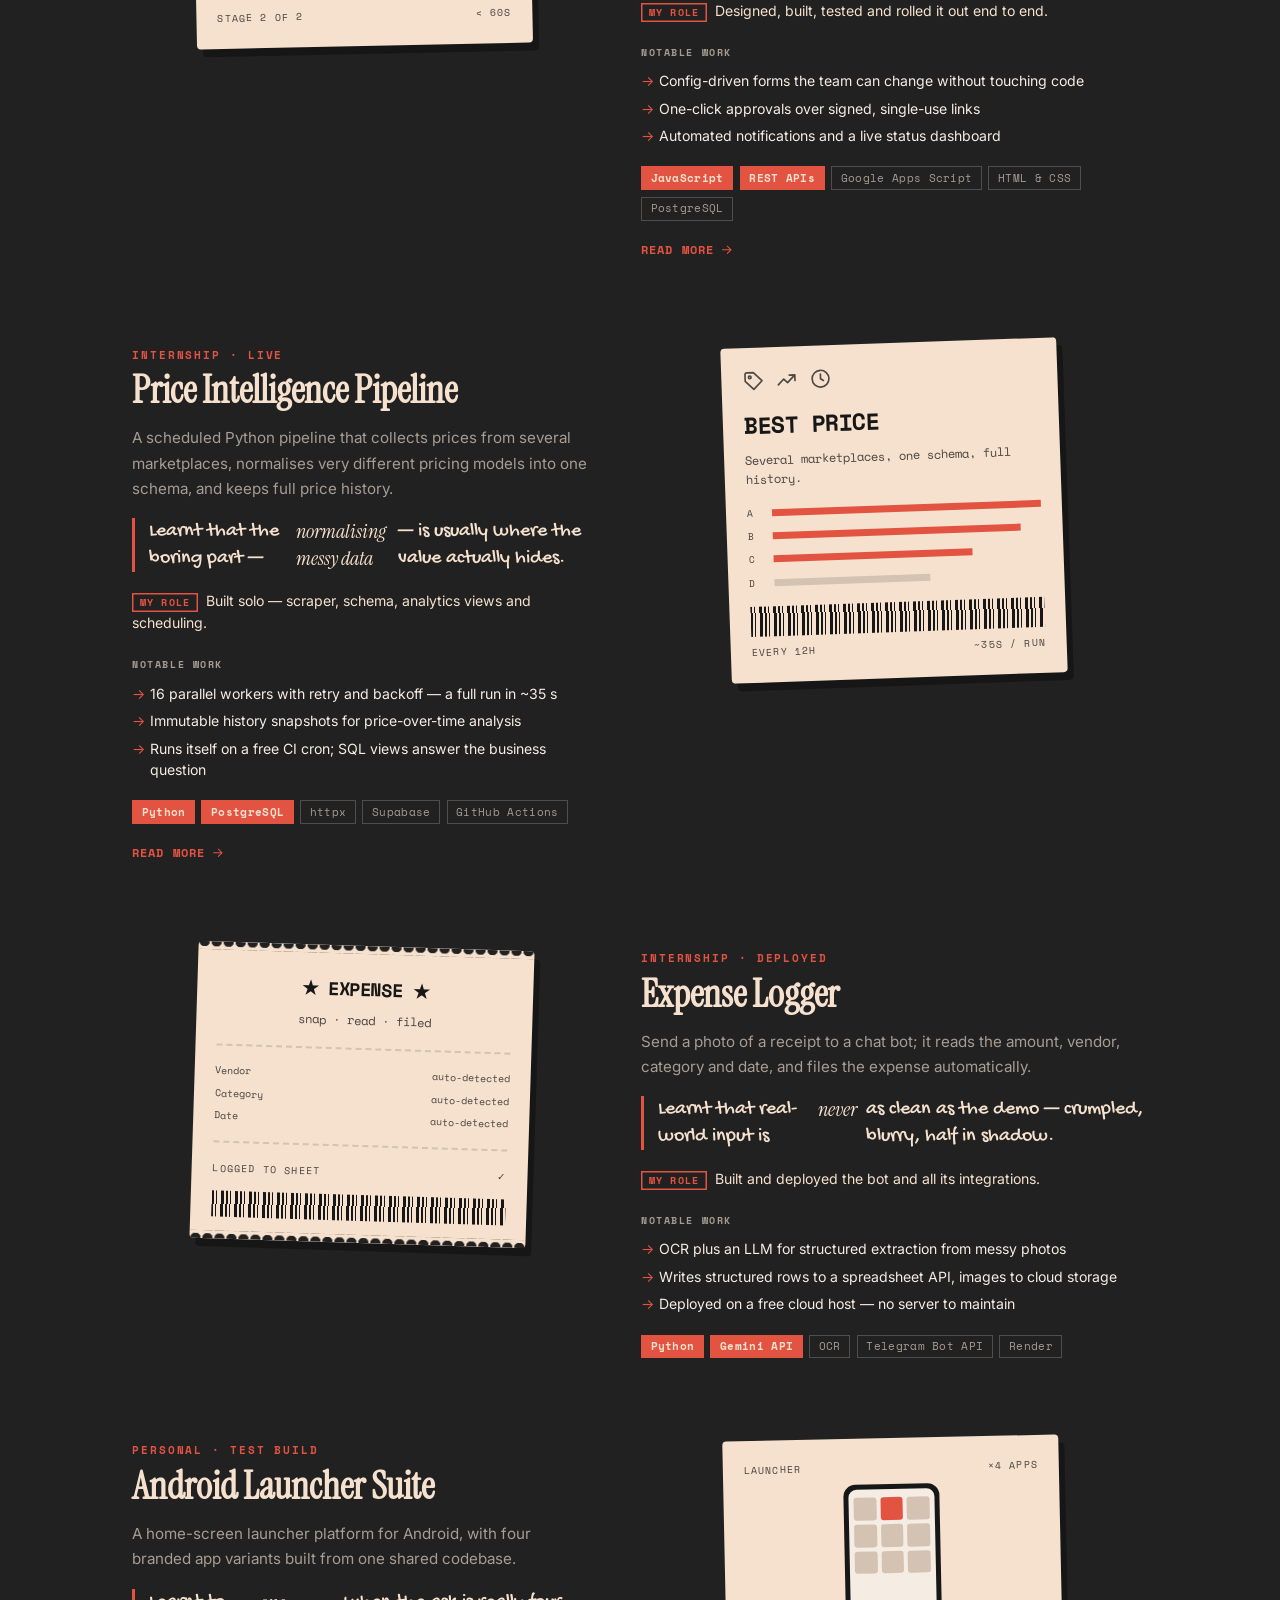
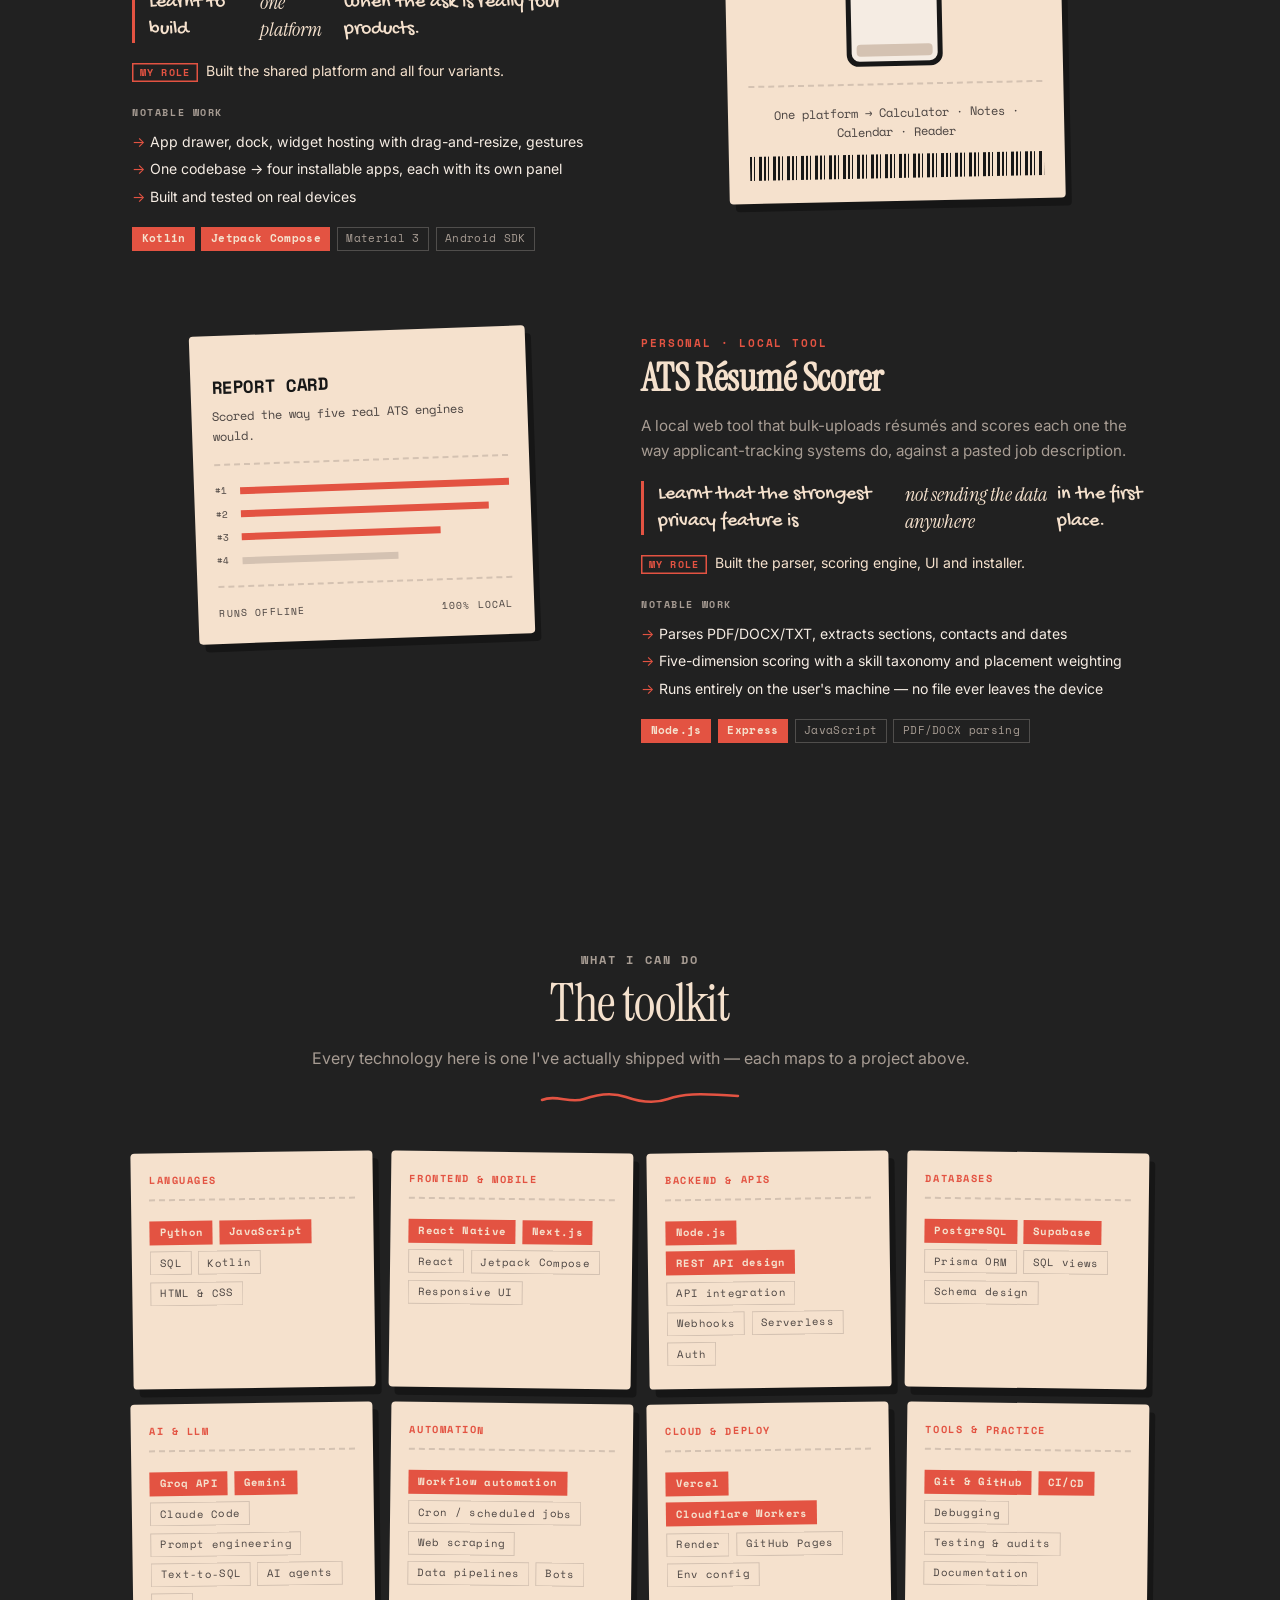
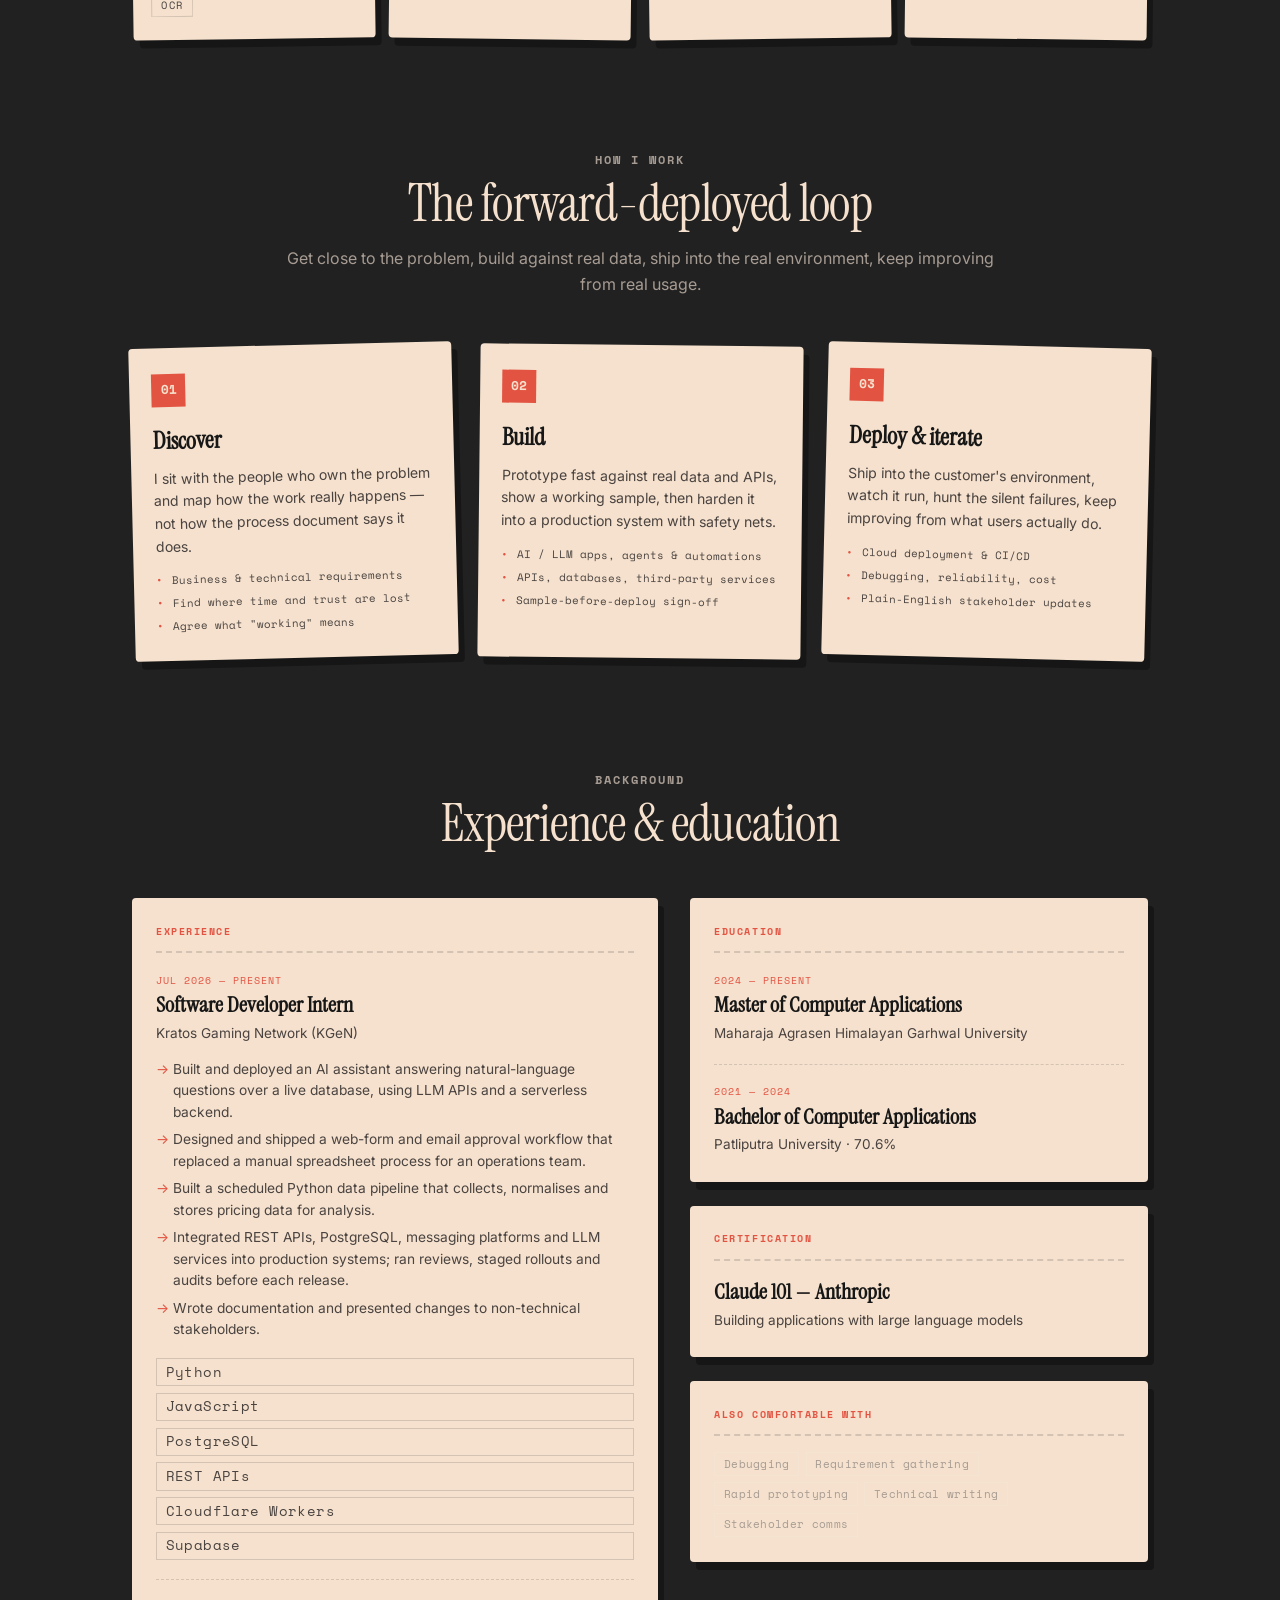
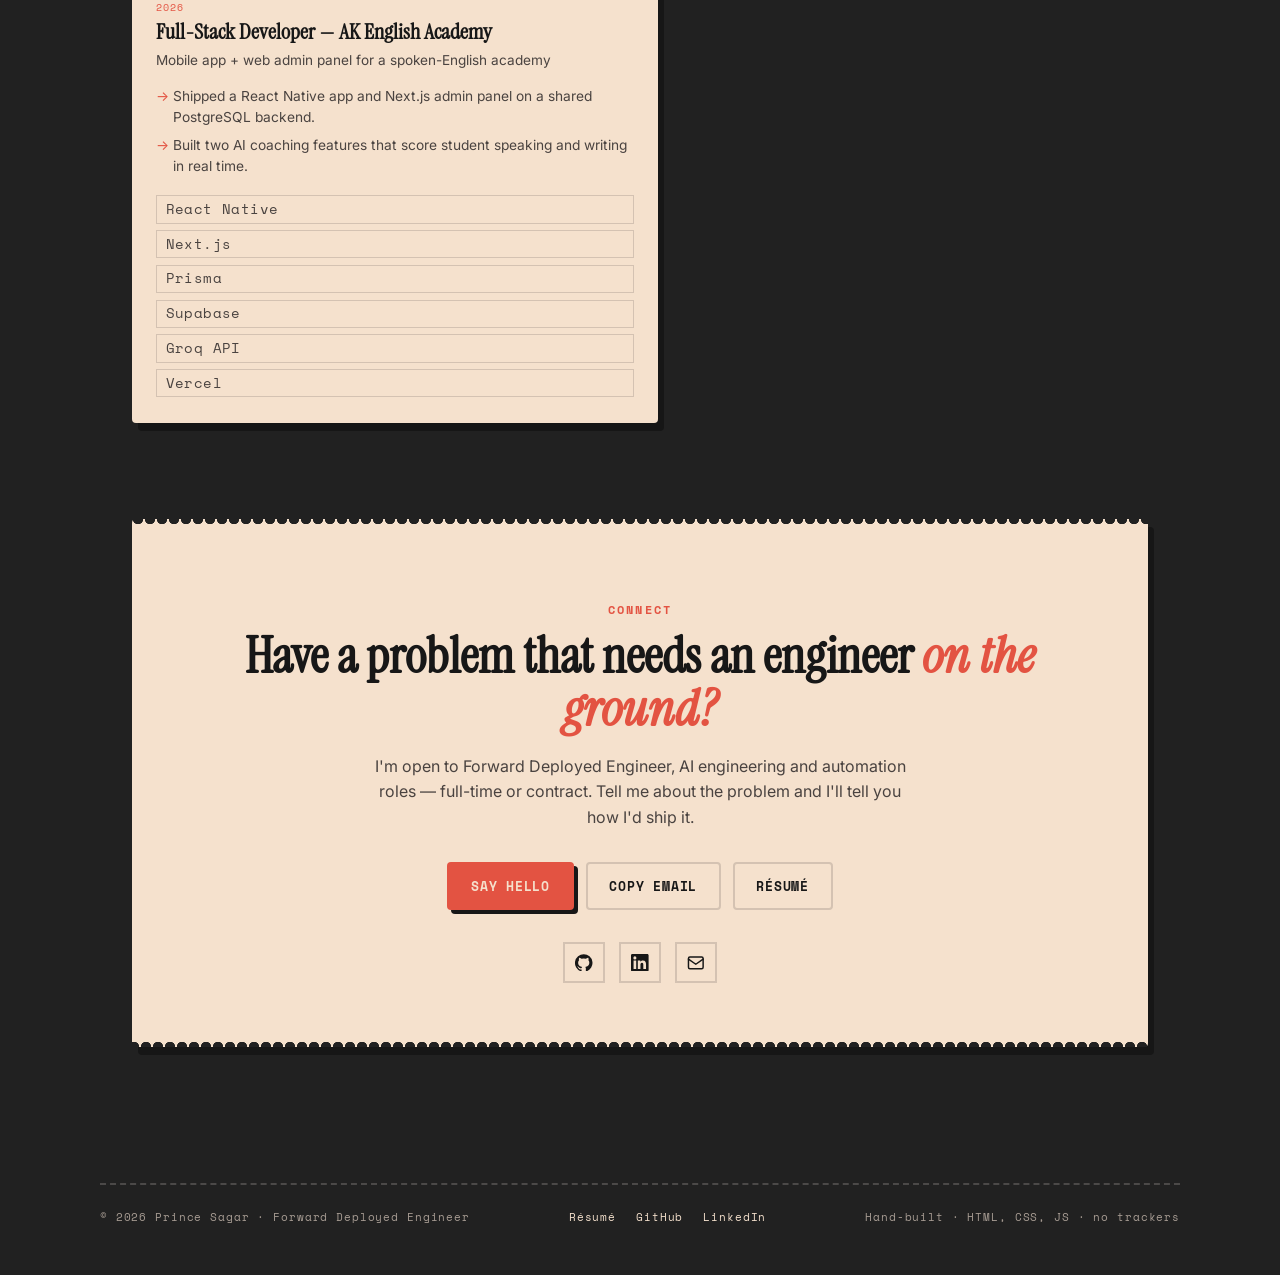
==== commit bf636b68: "Redesign: paper-and-stamps art direction New visual language inspired by a reference site the user s" ====
--- a/index.html
+++ b/index.html
@@ -7,7 +7,7 @@
   <title>Prince Sagar — Forward Deployed Engineer</title>
   <meta name="description" content="Prince Sagar is a Forward Deployed Engineer — he works with the people who own a problem, builds AI and automation solutions, deploys them into real environments and keeps them working. Python, JavaScript, React Native, Next.js, Supabase.">
   <meta name="author" content="Prince Sagar">
-  <meta name="theme-color" content="#07090f">
+  <meta name="theme-color" content="#212121">
 
   <meta property="og:type" content="website">
   <meta property="og:title" content="Prince Sagar — Forward Deployed Engineer">
@@ -16,14 +16,13 @@
   <meta property="og:image" content="https://sagarprince05.github.io/assets/og.png">
   <meta name="twitter:card" content="summary_large_image">
 
-  <link rel="icon" href="assets/favicon.svg?v=20260928c" type="image/svg+xml">
+  <link rel="icon" href="assets/favicon.svg?v=20260929" type="image/svg+xml">
   <link rel="canonical" href="https://sagarprince05.github.io">
 
   <link rel="preconnect" href="https://fonts.googleapis.com">
   <link rel="preconnect" href="https://fonts.gstatic.com" crossorigin>
-  <link href="https://fonts.googleapis.com/css2?family=Inter:wght@400;500;600;700&family=Instrument+Serif:ital@0;1&display=swap" rel="stylesheet">
-  <link rel="stylesheet" href="styles.css?v=20260928c">
-  <link rel="preload" as="image" href="assets/prince.webp" type="image/webp">
+  <link href="https://fonts.googleapis.com/css2?family=Inter:wght@400;500;600;700&family=Instrument+Serif:ital@0;1&family=Space+Mono:wght@400;700&family=Gochi+Hand&display=swap" rel="stylesheet">
+  <link rel="stylesheet" href="styles.css?v=20260929">
 
   <script type="application/ld+json">
   {
@@ -46,19 +45,60 @@
 <body>
   <a class="skip-link" href="#content">Skip to content</a>
 
-  <!-- ===================== HEADER ===================== -->
+  <!-- ============ DECORATIVE STAMP RAILS ============ -->
+  <div class="rail rail-l" aria-hidden="true">
+    <div class="rail-track">
+      <span class="stamp"><svg viewBox="0 0 24 24" fill="none" stroke="currentColor" stroke-width="2" stroke-linecap="round" stroke-linejoin="round"><path d="m8 6-6 6 6 6M16 6l6 6-6 6"/></svg></span>
+      <span class="stamp alt"><svg viewBox="0 0 24 24" fill="none" stroke="currentColor" stroke-width="2" stroke-linecap="round" stroke-linejoin="round"><rect x="2" y="4" width="20" height="16" rx="2"/><path d="m6 9 3 3-3 3M13 15h5"/></svg></span>
+      <span class="stamp"><svg viewBox="0 0 24 24" fill="none" stroke="currentColor" stroke-width="2" stroke-linecap="round" stroke-linejoin="round"><ellipse cx="12" cy="5" rx="8" ry="3"/><path d="M4 5v14c0 1.7 3.6 3 8 3s8-1.3 8-3V5M4 12c0 1.7 3.6 3 8 3s8-1.3 8-3"/></svg></span>
+      <span class="stamp alt"><svg viewBox="0 0 24 24" fill="none" stroke="currentColor" stroke-width="2" stroke-linecap="round" stroke-linejoin="round"><rect x="4" y="8" width="16" height="12" rx="2"/><path d="M12 8V4M9 14h.01M15 14h.01"/></svg></span>
+      <span class="stamp"><svg viewBox="0 0 24 24" fill="none" stroke="currentColor" stroke-width="2" stroke-linecap="round" stroke-linejoin="round"><circle cx="6" cy="6" r="3"/><circle cx="6" cy="18" r="3"/><path d="M6 9v6M18 9a3 3 0 1 0 0-6 3 3 0 0 0 0 6zm0 0v1a4 4 0 0 1-4 4H9"/></svg></span>
+      <span class="stamp alt"><svg viewBox="0 0 24 24" fill="none" stroke="currentColor" stroke-width="2" stroke-linecap="round" stroke-linejoin="round"><path d="M4.5 16.5 3 21l4.5-1.5M14 4l6 6M9 15l9-9a2.8 2.8 0 0 0-4-4l-9 9a6 6 0 0 0 4 4z"/></svg></span>
+      <span class="stamp"><svg viewBox="0 0 24 24" fill="none" stroke="currentColor" stroke-width="2" stroke-linecap="round" stroke-linejoin="round"><path d="M18 8h1a4 4 0 0 1 0 8h-1M2 8h16v9a4 4 0 0 1-4 4H6a4 4 0 0 1-4-4zM6 1v3M10 1v3M14 1v3"/></svg></span>
+      <span class="stamp alt"><svg viewBox="0 0 24 24" fill="none" stroke="currentColor" stroke-width="2" stroke-linecap="round" stroke-linejoin="round"><path d="M8 2v4M16 2v4M3 10h18M5 6h14a2 2 0 0 1 2 2v12a2 2 0 0 1-2 2H5a2 2 0 0 1-2-2V8a2 2 0 0 1 2-2z"/></svg></span>
+      <span class="stamp"><svg viewBox="0 0 24 24" fill="none" stroke="currentColor" stroke-width="2" stroke-linecap="round" stroke-linejoin="round"><path d="m8 6-6 6 6 6M16 6l6 6-6 6"/></svg></span>
+      <span class="stamp alt"><svg viewBox="0 0 24 24" fill="none" stroke="currentColor" stroke-width="2" stroke-linecap="round" stroke-linejoin="round"><rect x="2" y="4" width="20" height="16" rx="2"/><path d="m6 9 3 3-3 3M13 15h5"/></svg></span>
+      <span class="stamp"><svg viewBox="0 0 24 24" fill="none" stroke="currentColor" stroke-width="2" stroke-linecap="round" stroke-linejoin="round"><ellipse cx="12" cy="5" rx="8" ry="3"/><path d="M4 5v14c0 1.7 3.6 3 8 3s8-1.3 8-3V5M4 12c0 1.7 3.6 3 8 3s8-1.3 8-3"/></svg></span>
+      <span class="stamp alt"><svg viewBox="0 0 24 24" fill="none" stroke="currentColor" stroke-width="2" stroke-linecap="round" stroke-linejoin="round"><rect x="4" y="8" width="16" height="12" rx="2"/><path d="M12 8V4M9 14h.01M15 14h.01"/></svg></span>
+      <span class="stamp"><svg viewBox="0 0 24 24" fill="none" stroke="currentColor" stroke-width="2" stroke-linecap="round" stroke-linejoin="round"><circle cx="6" cy="6" r="3"/><circle cx="6" cy="18" r="3"/><path d="M6 9v6M18 9a3 3 0 1 0 0-6 3 3 0 0 0 0 6zm0 0v1a4 4 0 0 1-4 4H9"/></svg></span>
+      <span class="stamp alt"><svg viewBox="0 0 24 24" fill="none" stroke="currentColor" stroke-width="2" stroke-linecap="round" stroke-linejoin="round"><path d="M4.5 16.5 3 21l4.5-1.5M14 4l6 6M9 15l9-9a2.8 2.8 0 0 0-4-4l-9 9a6 6 0 0 0 4 4z"/></svg></span>
+      <span class="stamp"><svg viewBox="0 0 24 24" fill="none" stroke="currentColor" stroke-width="2" stroke-linecap="round" stroke-linejoin="round"><path d="M18 8h1a4 4 0 0 1 0 8h-1M2 8h16v9a4 4 0 0 1-4 4H6a4 4 0 0 1-4-4zM6 1v3M10 1v3M14 1v3"/></svg></span>
+      <span class="stamp alt"><svg viewBox="0 0 24 24" fill="none" stroke="currentColor" stroke-width="2" stroke-linecap="round" stroke-linejoin="round"><path d="M8 2v4M16 2v4M3 10h18M5 6h14a2 2 0 0 1 2 2v12a2 2 0 0 1-2 2H5a2 2 0 0 1-2-2V8a2 2 0 0 1 2-2z"/></svg></span>
+    </div>
+  </div>
+  <div class="rail rail-r" aria-hidden="true">
+    <div class="rail-track">
+      <span class="stamp alt"><svg viewBox="0 0 24 24" fill="none" stroke="currentColor" stroke-width="2" stroke-linecap="round" stroke-linejoin="round"><path d="M12 2 4 7v6c0 5 3.4 8.7 8 9 4.6-.3 8-4 8-9V7z"/><path d="m9 12 2 2 4-4"/></svg></span>
+      <span class="stamp"><svg viewBox="0 0 24 24" fill="none" stroke="currentColor" stroke-width="2" stroke-linecap="round" stroke-linejoin="round"><path d="M5 13a7 7 0 0 1 14 0M12 2v2M3 13H1M23 13h-2M8 20h8M10 13a2 2 0 1 1 4 0"/></svg></span>
+      <span class="stamp alt"><svg viewBox="0 0 24 24" fill="none" stroke="currentColor" stroke-width="2" stroke-linecap="round" stroke-linejoin="round"><path d="M3 17l6-6 4 4 8-8M15 7h6v6"/></svg></span>
+      <span class="stamp"><svg viewBox="0 0 24 24" fill="none" stroke="currentColor" stroke-width="2" stroke-linecap="round" stroke-linejoin="round"><circle cx="12" cy="12" r="9"/><path d="M12 7v5l3 2"/></svg></span>
+      <span class="stamp alt"><svg viewBox="0 0 24 24" fill="none" stroke="currentColor" stroke-width="2" stroke-linecap="round" stroke-linejoin="round"><path d="M14 2H6a2 2 0 0 0-2 2v16a2 2 0 0 0 2 2h12a2 2 0 0 0 2-2V8z"/><path d="M14 2v6h6M9 14l2 2 4-4"/></svg></span>
+      <span class="stamp"><svg viewBox="0 0 24 24" fill="none" stroke="currentColor" stroke-width="2" stroke-linecap="round" stroke-linejoin="round"><path d="M12 2 2 7l10 5 10-5zM2 17l10 5 10-5M2 12l10 5 10-5"/></svg></span>
+      <span class="stamp alt"><svg viewBox="0 0 24 24" fill="none" stroke="currentColor" stroke-width="2" stroke-linecap="round" stroke-linejoin="round"><rect x="3" y="3" width="7" height="7"/><rect x="14" y="3" width="7" height="7"/><rect x="3" y="14" width="7" height="7"/><path d="M14 17h7M17.5 14v7"/></svg></span>
+      <span class="stamp"><svg viewBox="0 0 24 24" fill="none" stroke="currentColor" stroke-width="2" stroke-linecap="round" stroke-linejoin="round"><path d="M21 12a9 9 0 1 1-6.2-8.6"/><path d="M22 4 12 14.1l-3-3"/></svg></span>
+      <span class="stamp alt"><svg viewBox="0 0 24 24" fill="none" stroke="currentColor" stroke-width="2" stroke-linecap="round" stroke-linejoin="round"><path d="M12 2 4 7v6c0 5 3.4 8.7 8 9 4.6-.3 8-4 8-9V7z"/><path d="m9 12 2 2 4-4"/></svg></span>
+      <span class="stamp"><svg viewBox="0 0 24 24" fill="none" stroke="currentColor" stroke-width="2" stroke-linecap="round" stroke-linejoin="round"><path d="M5 13a7 7 0 0 1 14 0M12 2v2M3 13H1M23 13h-2M8 20h8M10 13a2 2 0 1 1 4 0"/></svg></span>
+      <span class="stamp alt"><svg viewBox="0 0 24 24" fill="none" stroke="currentColor" stroke-width="2" stroke-linecap="round" stroke-linejoin="round"><path d="M3 17l6-6 4 4 8-8M15 7h6v6"/></svg></span>
+      <span class="stamp"><svg viewBox="0 0 24 24" fill="none" stroke="currentColor" stroke-width="2" stroke-linecap="round" stroke-linejoin="round"><circle cx="12" cy="12" r="9"/><path d="M12 7v5l3 2"/></svg></span>
+      <span class="stamp alt"><svg viewBox="0 0 24 24" fill="none" stroke="currentColor" stroke-width="2" stroke-linecap="round" stroke-linejoin="round"><path d="M14 2H6a2 2 0 0 0-2 2v16a2 2 0 0 0 2 2h12a2 2 0 0 0 2-2V8z"/><path d="M14 2v6h6M9 14l2 2 4-4"/></svg></span>
+      <span class="stamp"><svg viewBox="0 0 24 24" fill="none" stroke="currentColor" stroke-width="2" stroke-linecap="round" stroke-linejoin="round"><path d="M12 2 2 7l10 5 10-5zM2 17l10 5 10-5M2 12l10 5 10-5"/></svg></span>
+      <span class="stamp alt"><svg viewBox="0 0 24 24" fill="none" stroke="currentColor" stroke-width="2" stroke-linecap="round" stroke-linejoin="round"><rect x="3" y="3" width="7" height="7"/><rect x="14" y="3" width="7" height="7"/><rect x="3" y="14" width="7" height="7"/><path d="M14 17h7M17.5 14v7"/></svg></span>
+      <span class="stamp"><svg viewBox="0 0 24 24" fill="none" stroke="currentColor" stroke-width="2" stroke-linecap="round" stroke-linejoin="round"><path d="M21 12a9 9 0 1 1-6.2-8.6"/><path d="M22 4 12 14.1l-3-3"/></svg></span>
+    </div>
+  </div>
+
+  <!-- ============ HEADER ============ -->
   <header class="site-header" id="top">
     <div class="container nav-bar">
-      <a class="brand" href="#top">Prince Sagar</a>
+      <a class="brand" href="#top"><span class="seal" aria-hidden="true">P</span>Prince Sagar</a>
       <nav class="nav-links" aria-label="Primary">
-        <a class="nav-link" href="#skills">Skills</a>
-        <a class="nav-link" href="#work">Projects</a>
-        <a class="nav-link" href="#process">Process</a>
-        <a class="nav-link" href="#background">Experience</a>
-        <a class="nav-link" href="#contact">Contact</a>
+        <a class="nav-link" href="#about">about</a>
+        <a class="nav-link" href="#work">work</a>
+        <a class="nav-link" href="#skills">skills</a>
+        <a class="nav-link" href="#contact">connect</a>
       </nav>
       <div class="nav-actions">
-        <a class="btn btn-dark" href="mailto:prince.nbt05@gmail.com">Get in touch</a>
+        <a class="btn btn-accent" href="mailto:prince.nbt05@gmail.com">Get in touch</a>
         <button class="nav-toggle" type="button" aria-label="Open menu" aria-expanded="false" aria-controls="nav-panel">
           <svg class="icon-open" viewBox="0 0 24 24" fill="none" stroke="currentColor" stroke-width="2" stroke-linecap="round" aria-hidden="true"><path d="M4 7h16M4 12h16M4 17h16"/></svg>
           <svg class="icon-close" viewBox="0 0 24 24" fill="none" stroke="currentColor" stroke-width="2" stroke-linecap="round" aria-hidden="true"><path d="M6 6l12 12M18 6 6 18"/></svg>
@@ -66,308 +106,347 @@
       </div>
     </div>
     <nav class="container nav-panel" id="nav-panel" aria-label="Mobile">
-      <a href="#skills">Skills</a>
-      <a href="#work">Projects</a>
-      <a href="#process">Process</a>
-      <a href="#background">Experience</a>
-      <a href="#contact">Contact</a>
+      <a href="#about">about</a>
+      <a href="#work">work</a>
+      <a href="#skills">skills</a>
+      <a href="#contact">connect</a>
     </nav>
   </header>
 
   <main id="content">
 
-    <!-- ===================== HERO ===================== -->
+    <!-- ============ HERO ============ -->
     <section class="hero container" aria-labelledby="hero-title">
-      <div class="hero-card">
-        <div class="hero-copy">
-          <span class="pill"><span class="dot" aria-hidden="true"></span>Available for new opportunities</span>
-          <h1 class="hero-title" id="hero-title">
-            <span class="line1">Hi, I'm Prince</span>
-            <span class="line2">Forward Deployed Engineer</span>
-          </h1>
-          <p class="hero-blurb">I go close to the real problem — build the solution, deploy it into the customer's environment, and make sure it actually works there. <strong>Python, JavaScript, React&nbsp;Native, Next.js, Supabase.</strong></p>
-          <div class="hero-actions">
-            <a class="btn btn-dark" href="#work">
-              <svg viewBox="0 0 20 20" fill="currentColor" aria-hidden="true"><path fill-rule="evenodd" d="M3 10a.75.75 0 0 1 .75-.75h10.638L10.23 5.29a.75.75 0 1 1 1.04-1.08l5.5 5.25a.75.75 0 0 1 0 1.08l-5.5 5.25a.75.75 0 1 1-1.04-1.08l4.158-3.96H3.75A.75.75 0 0 1 3 10z" clip-rule="evenodd"/></svg>
-              View projects
-            </a>
-            <a class="btn btn-light" href="assets/resume.pdf" target="_blank" rel="noreferrer">Download résumé</a>
-          </div>
-          <p class="hero-proof">
-            <span class="stack" aria-hidden="true">
-              <span style="background:#2f6bff">AI</span>
-              <span style="background:#7c3aed">JS</span>
-              <span style="background:#8fe3c2;color:#0b0d12">PY</span>
-            </span>
-            <span><strong>7 projects built</strong> — 5 running in production, including a full-stack mobile + web app and two AI assistants.</span>
-          </p>
+      <div class="hero-seal">
+        <span class="glyph" aria-hidden="true">P</span>
+        <span class="sub">Ships it</span>
+      </div>
+      <h1 class="hero-title display" id="hero-title">
+        <span class="l1">Hi, I'm Prince</span>
+        <span class="l2">Forward Deployed Engineer</span>
+      </h1>
+      <p class="hero-blurb">I go close to the real problem — build the solution, deploy it into the customer's environment, and make sure it actually works there. <strong>Python, JavaScript, React&nbsp;Native, Next.js, Supabase.</strong></p>
+      <div class="hero-actions">
+        <a class="btn btn-accent" href="#work">
+          <svg viewBox="0 0 20 20" fill="currentColor" aria-hidden="true"><path fill-rule="evenodd" d="M3 10a.75.75 0 0 1 .75-.75h10.638L10.23 5.29a.75.75 0 1 1 1.04-1.08l5.5 5.25a.75.75 0 0 1 0 1.08l-5.5 5.25a.75.75 0 1 1-1.04-1.08l4.158-3.96H3.75A.75.75 0 0 1 3 10z" clip-rule="evenodd"/></svg>
+          See the work
+        </a>
+        <a class="btn btn-paper" href="assets/resume.pdf" target="_blank" rel="noreferrer">Résumé</a>
+      </div>
+      <p class="hero-note"><span class="dot" aria-hidden="true"></span>Available for new opportunities</p>
+      <svg class="rule" viewBox="0 0 200 12" fill="none" aria-hidden="true"><path d="M2 8c14-6 28 4 42-1s28-7 42-2 28 7 42 2 28-6 70-3" stroke="currentColor" stroke-width="2.5" stroke-linecap="round"/></svg>
+    </section>
+
+    <!-- ============ TICKER ============ -->
+    <div class="ticker" aria-label="Tools I work with">
+      <div class="ticker-track">
+        <span>Python</span><span>JavaScript</span><span>React Native</span><span>Next.js</span><span>Node.js</span><span>PostgreSQL</span><span>Supabase</span><span>REST APIs</span><span>Groq</span><span>Gemini</span><span>Git</span><span>Vercel</span><span>Kotlin</span>
+        <span aria-hidden="true">Python</span><span aria-hidden="true">JavaScript</span><span aria-hidden="true">React Native</span><span aria-hidden="true">Next.js</span><span aria-hidden="true">Node.js</span><span aria-hidden="true">PostgreSQL</span><span aria-hidden="true">Supabase</span><span aria-hidden="true">REST APIs</span><span aria-hidden="true">Groq</span><span aria-hidden="true">Gemini</span><span aria-hidden="true">Git</span><span aria-hidden="true">Vercel</span><span aria-hidden="true">Kotlin</span>
+      </div>
+    </div>
+
+    <!-- ============ ABOUT ============ -->
+    <section class="section container reveal" id="about" aria-labelledby="about-title">
+      <div class="about-wrap">
+        <div>
+          <p class="eyebrow">About</p>
+          <h2 class="about-statement" id="about-title">My focus is on <em>going close to the real problem</em> — understanding it with the people who own it, building the solution, deploying it into their environment, <span class="soft">and making sure it actually works there, not just in a demo.</span></h2>
+          <p class="about-note">— things I&nbsp;build, and things I&nbsp;keep learning</p>
+          <ul class="chips" aria-label="What I do">
+            <li class="chip"><i aria-hidden="true"></i>AI / LLM apps &amp; agents</li>
+            <li class="chip"><i aria-hidden="true"></i>Workflow automation</li>
+            <li class="chip"><i aria-hidden="true"></i>API &amp; data integration</li>
+            <li class="chip"><i aria-hidden="true"></i>Text-to-SQL</li>
+            <li class="chip"><i aria-hidden="true"></i>Cloud deployment</li>
+            <li class="chip"><i aria-hidden="true"></i>Rapid prototyping</li>
+            <li class="chip"><i aria-hidden="true"></i>Data pipelines</li>
+            <li class="chip"><i aria-hidden="true"></i>Customer-facing delivery</li>
+          </ul>
         </div>
 
-        <div class="hero-visual">
-          <div class="portrait">
-            <img src="assets/prince.webp" alt="Prince Sagar" width="1000" height="1085" fetchpriority="high" decoding="async">
-            <span class="portrait-tag"><span class="mark">P</span>Software Developer Intern</span>
-          </div>
+        <div class="paper postcard">
+          <h3>Receipt · so far</h3>
+          <dl>
+            <div class="row"><dt>Projects built end to end</dt><dd>7</dd></div>
+            <div class="row"><dt>Running in production</dt><dd>5</dd></div>
+            <div class="row"><dt>AI assistant response</dt><dd>~3<small>s</small></dd></div>
+            <div class="row"><dt>Monthly infra cost</dt><dd>₹0</dd></div>
+            <div class="row"><dt>Approval turnaround</dt><dd>&lt;60<small>s</small></dd></div>
+          </dl>
+          <span class="stamp-mark" aria-hidden="true">In<br>Production</span>
         </div>
       </div>
     </section>
 
-    <!-- ===================== MARQUEE ===================== -->
-    <div class="marquee container" aria-label="Tools I work with">
-      <div class="marquee-track">
-        <span>Python</span><span>JavaScript</span><span>React Native</span><span>Next.js</span><span>Node.js</span><span>PostgreSQL</span><span>Supabase</span><span>REST APIs</span><span>Prisma</span><span>Cloudflare Workers</span><span>Groq</span><span>Gemini</span><span>Git &amp; GitHub</span><span>GitHub Actions</span><span>Vercel</span><span>Kotlin</span><span>SQL</span>
-        <span aria-hidden="true">Python</span><span aria-hidden="true">JavaScript</span><span aria-hidden="true">React Native</span><span aria-hidden="true">Next.js</span><span aria-hidden="true">Node.js</span><span aria-hidden="true">PostgreSQL</span><span aria-hidden="true">Supabase</span><span aria-hidden="true">REST APIs</span><span aria-hidden="true">Prisma</span><span aria-hidden="true">Cloudflare Workers</span><span aria-hidden="true">Groq</span><span aria-hidden="true">Gemini</span><span aria-hidden="true">Git &amp; GitHub</span><span aria-hidden="true">GitHub Actions</span><span aria-hidden="true">Vercel</span><span aria-hidden="true">Kotlin</span><span aria-hidden="true">SQL</span>
-      </div>
-    </div>
-
-    <!-- ===================== ABOUT ===================== -->
-    <section class="section container reveal" id="about" aria-labelledby="about-title" style="padding-bottom:0">
-      <div class="statement-wrap">
-        <h2 class="statement" id="about-title">My focus is on <em>going close to the real problem</em> — understanding it with the people who own it, building the solution, deploying it into their environment, and <span class="soft">making sure it actually works there, not just in a demo.</span></h2>
-        <ul class="chips" aria-label="What I do">
-          <li class="chip"><i style="background:#8fe3c2"></i>AI / LLM apps &amp; agents</li>
-          <li class="chip"><i style="background:#2f6bff"></i>Workflow automation</li>
-          <li class="chip"><i style="background:#8fd3ff"></i>API &amp; data integration</li>
-          <li class="chip"><i style="background:#ffb3c7"></i>Text-to-SQL</li>
-          <li class="chip"><i style="background:#f4f6fa"></i>Cloud deployment</li>
-          <li class="chip"><i style="background:#c9b6ff"></i>Rapid prototyping</li>
-          <li class="chip"><i style="background:#ffd166"></i>Data pipelines</li>
-          <li class="chip"><i style="background:#ff9a6b"></i>Customer-facing delivery</li>
-        </ul>
-      </div>
-    </section>
-
-    <!-- ===================== SKILLS ===================== -->
-    <section class="section container reveal" id="skills" aria-labelledby="skills-title" style="padding-top:2rem">
-      <div class="skills-block">
-        <div class="skills-head">
-          <p class="eyebrow">What I can do</p>
-          <h2 class="h2" id="skills-title">Technical skills</h2>
-          <p>Every technology listed here is one I've actually shipped with — each maps to a project below.</p>
-        </div>
-        <div class="skills-grid">
-          <article class="skill-card">
-            <h3>Languages</h3>
-            <ul class="tags"><li class="key">Python</li><li class="key">JavaScript</li><li>SQL</li><li>Kotlin</li><li>HTML &amp; CSS</li></ul>
-          </article>
-          <article class="skill-card">
-            <h3>Frontend &amp; Mobile</h3>
-            <ul class="tags"><li class="key">React Native (Expo)</li><li class="key">Next.js</li><li>React</li><li>Jetpack Compose</li><li>Responsive UI</li></ul>
-          </article>
-          <article class="skill-card">
-            <h3>Backend &amp; APIs</h3>
-            <ul class="tags"><li class="key">Node.js</li><li class="key">REST API design</li><li>API integration</li><li>Webhooks</li><li>Serverless functions</li><li>Auth &amp; access control</li></ul>
-          </article>
-          <article class="skill-card">
-            <h3>Databases</h3>
-            <ul class="tags"><li class="key">PostgreSQL</li><li class="key">Supabase</li><li>Prisma ORM</li><li>SQL queries &amp; views</li><li>Schema design</li></ul>
-          </article>
-          <article class="skill-card">
-            <h3>AI &amp; LLM Integration</h3>
-            <ul class="tags"><li class="key">Groq API</li><li class="key">Google Gemini</li><li>Claude Code</li><li>Prompt engineering</li><li>Natural language → SQL</li><li>AI agents</li><li>OCR pipelines</li></ul>
-          </article>
-          <article class="skill-card">
-            <h3>Automation</h3>
-            <ul class="tags"><li class="key">Workflow automation</li><li>Scheduled jobs / cron</li><li>Web scraping</li><li>Data pipelines</li><li>Bot development</li></ul>
-          </article>
-          <article class="skill-card">
-            <h3>Cloud &amp; Deployment</h3>
-            <ul class="tags"><li class="key">Vercel</li><li class="key">Cloudflare Workers</li><li>Render</li><li>GitHub Pages</li><li>Environment config</li></ul>
-          </article>
-          <article class="skill-card">
-            <h3>Tools &amp; Practices</h3>
-            <ul class="tags"><li class="key">Git &amp; GitHub</li><li class="key">CI/CD (GitHub Actions)</li><li>Debugging</li><li>Testing &amp; audits</li><li>Technical documentation</li></ul>
-          </article>
-        </div>
-      </div>
-    </section>
-
-    <!-- ===================== WORK ===================== -->
+    <!-- ============ WORK ============ -->
     <section class="section container reveal" id="work" aria-labelledby="work-title">
       <div class="section-head">
         <p class="eyebrow">Selected work</p>
-        <h2 class="h2" id="work-title">Projects</h2>
-        <p>Seven projects built end-to-end. Five are running in production today.</p>
-      </div>
-
-      <div class="work-grid">
-
-        <!-- 1 -->
-        <article class="work-card">
-          <div class="work-media">
-            <div class="mock">
-              <div class="mock-chat" aria-hidden="true">
-                <div class="bubble me"><b class="w2"></b></div>
-                <div class="bubble bot"><b class="w3"></b><b class="w1"></b></div>
+        <h2 class="display" id="work-title">Things I've built, things I've learnt</h2>
+        <p>Seven projects taken end to end. Five are running in production today.</p>
+        <svg class="rule" viewBox="0 0 200 12" fill="none" aria-hidden="true"><path d="M2 8c14-6 28 4 42-1s28-7 42-2 28 7 42 2 28-6 70-3" stroke="currentColor" stroke-width="2.5" stroke-linecap="round"/></svg>
+      </div>
+
+      <div class="work-list">
+
+        <!-- 1 — printout / receipt with barcode -->
+        <article class="entry">
+          <div class="entry-art">
+            <div class="paper artifact tilt-a">
+              <div class="art-icons" aria-hidden="true">
+                <svg viewBox="0 0 24 24" fill="none" stroke="currentColor" stroke-width="1.8" stroke-linecap="round" stroke-linejoin="round"><path d="M21 12a8 8 0 0 1-8 8H8l-4 3v-6.5A8 8 0 1 1 21 12z"/></svg>
+                <svg viewBox="0 0 24 24" fill="none" stroke="currentColor" stroke-width="1.8" stroke-linecap="round" stroke-linejoin="round"><ellipse cx="12" cy="5" rx="8" ry="3"/><path d="M4 5v14c0 1.7 3.6 3 8 3s8-1.3 8-3V5"/></svg>
+                <svg viewBox="0 0 24 24" fill="none" stroke="currentColor" stroke-width="1.8" stroke-linecap="round" stroke-linejoin="round"><path d="m8 6-6 6 6 6M16 6l6 6-6 6"/></svg>
               </div>
-            </div>
-            <span class="status">Live</span>
-          </div>
-          <div class="work-body">
-            <h3>AI Data Assistant (Slack Bot)</h3>
-            <p class="work-sum">A chatbot that turns plain-English questions into live database queries and replies with verified answers in about 3 seconds.</p>
-            <p class="work-role"><span class="role-tag">My role</span> Sole developer — designed, built and deployed it end-to-end.</p>
-            <ul class="work-points">
-              <li>Natural-language → SQL with LLM APIs, plus a fallback chain across models so it stays up under rate limits</li>
-              <li>Read-only database access and result verification so the bot can never invent or alter data</li>
-              <li>Serverless on a free tier — 24/7 uptime at zero infrastructure cost</li>
-            </ul>
+              <p class="art-title">Ask · Answer</p>
+              <p class="art-sub">&gt; how many are active?<br>&gt;&gt; 3 rows · verified · 2.8s</p>
+              <div class="barcode" aria-hidden="true"></div>
+              <p class="barcode-num">QUERY-BACKED · NO GUESSES</p>
+              <div class="art-divider" aria-hidden="true"></div>
+              <div class="art-meta"><span>Serverless</span><span>24/7</span></div>
+            </div>
+          </div>
+          <div class="entry-body">
+            <p class="entry-kicker">Internship · Live</p>
+            <h3 class="entry-title">AI Data Assistant</h3>
+            <p class="entry-sum">A chat assistant that turns plain-English questions — typos, mixed Hindi-English and all — into live database queries, and answers in about three seconds.</p>
+            <p class="entry-learnt">Learnt that a system people <em>trust</em> beats one that's merely clever — so it always shows its working.</p>
+            <p class="entry-role"><span>My role</span>Sole developer — designed, built and deployed end to end.</p>
+            <div class="entry-notable">
+              <h4>Notable work</h4>
+              <ul>
+                <li>Natural language → SQL, with a fallback chain across models</li>
+                <li>Read-only access and verified results — it can't invent data</li>
+                <li>Serverless on free tiers: 24/7 uptime at zero infra cost</li>
+              </ul>
+            </div>
             <ul class="tags"><li class="key">JavaScript</li><li class="key">Groq API</li><li class="key">PostgreSQL</li><li>Cloudflare Workers</li><li>Slack API</li></ul>
-            <div class="work-links"><a class="work-link" href="projects/ai-data-assistant.html">Details <svg viewBox="0 0 20 20" fill="currentColor" aria-hidden="true"><path fill-rule="evenodd" d="M3 10a.75.75 0 0 1 .75-.75h10.638L10.23 5.29a.75.75 0 1 1 1.04-1.08l5.5 5.25a.75.75 0 0 1 0 1.08l-5.5 5.25a.75.75 0 1 1-1.04-1.08l4.158-3.96H3.75A.75.75 0 0 1 3 10z" clip-rule="evenodd"/></svg></a></div>
-          </div>
-        </article>
-
-        <!-- 2 -->
-        <article class="work-card">
-          <div class="work-media">
-            <div class="mock">
-              <div class="mock-coach" aria-hidden="true">
-                <div class="coach-head"><i></i><b></b></div>
-                <div class="bubble bot"><b class="w3"></b><b class="w1"></b></div>
-                <div class="bubble me"><b class="w2"></b></div>
-                <div class="score">AI Speaking Partner · live score</div>
+            <div class="entry-links">
+              <a class="entry-link" href="projects/ai-data-assistant.html">Read more
+                <svg viewBox="0 0 20 20" fill="currentColor" aria-hidden="true"><path fill-rule="evenodd" d="M3 10a.75.75 0 0 1 .75-.75h10.638L10.23 5.29a.75.75 0 1 1 1.04-1.08l5.5 5.25a.75.75 0 0 1 0 1.08l-5.5 5.25a.75.75 0 1 1-1.04-1.08l4.158-3.96H3.75A.75.75 0 0 1 3 10z" clip-rule="evenodd"/></svg>
+              </a>
+            </div>
+          </div>
+        </article>
+
+        <!-- 2 — ADMIT ONE ticket -->
+        <article class="entry">
+          <div class="entry-art">
+            <div class="paper artifact ticket tilt-b perf">
+              <div class="ticket-head">
+                <span class="admit">ADMIT 1</span>
+                <span class="ticket-seat">ROW&nbsp;A · SEAT&nbsp;01</span>
               </div>
-            </div>
-            <span class="status">Live</span>
-          </div>
-          <div class="work-body">
-            <h3>AK English Academy — learning app + admin panel</h3>
-            <p class="work-sum">Android app and web admin for a spoken-English academy: live classes, homework, attendance and two AI coaches that score students in real time.</p>
-            <p class="work-role"><span class="role-tag">My role</span> Full-stack developer — mobile app, web admin, database and AI features.</p>
-            <ul class="work-points">
-              <li>React Native (Expo) mobile app with a Next.js admin panel on a shared PostgreSQL backend</li>
-              <li>Two AI coaches (speaking and writing) built on LLM APIs that grade submissions instantly</li>
-              <li>Video-class scheduling, homework and attendance tracking via third-party API integration</li>
-            </ul>
+              <p class="art-title" style="margin-top:0.7rem">Speak&nbsp;Up</p>
+              <p class="art-sub">Your ticket to daily live classes and an AI coach that scores you in real time.</p>
+              <div class="barcode" aria-hidden="true" style="height:34px"></div>
+              <p class="barcode-num">AK ENGLISH ACADEMY</p>
+              <div class="ticket-stub">
+                <span class="ticket-seat">MOBILE + WEB</span>
+                <span class="ticket-seat">LIVE</span>
+              </div>
+            </div>
+          </div>
+          <div class="entry-body">
+            <p class="entry-kicker">Client build · Live</p>
+            <h3 class="entry-title">AK English Academy</h3>
+            <p class="entry-sum">An Android app and web admin panel for a spoken-English academy: live classes, homework, attendance, and two AI coaches that grade speaking and writing instantly.</p>
+            <p class="entry-learnt">Learnt how much of "full-stack" is really the <em>seams</em> — the places where app, API and database have to agree.</p>
+            <p class="entry-role"><span>My role</span>Full-stack developer — mobile app, web admin, database and AI features.</p>
+            <div class="entry-notable">
+              <h4>Notable work</h4>
+              <ul>
+                <li>React Native app + Next.js admin on one shared PostgreSQL backend</li>
+                <li>Two AI coaches built on LLM APIs that grade submissions instantly</li>
+                <li>Class scheduling, homework and attendance via third-party APIs</li>
+              </ul>
+            </div>
             <ul class="tags"><li class="key">React Native</li><li class="key">Next.js</li><li class="key">PostgreSQL</li><li>Prisma</li><li>Supabase</li><li>Groq API</li><li>Vercel</li></ul>
-            <div class="work-links"><a class="work-link" href="https://ak-english-academy.vercel.app" target="_blank" rel="noreferrer">Live demo <svg viewBox="0 0 20 20" fill="currentColor" aria-hidden="true"><path fill-rule="evenodd" d="M5.22 14.78a.75.75 0 0 0 1.06 0l7.22-7.22v5.69a.75.75 0 0 0 1.5 0v-7.5a.75.75 0 0 0-.75-.75h-7.5a.75.75 0 0 0 0 1.5h5.69l-7.22 7.22a.75.75 0 0 0 0 1.06z" clip-rule="evenodd"/></svg></a></div>
-          </div>
-        </article>
-
-        <!-- 3 -->
-        <article class="work-card">
-          <div class="work-media">
-            <div class="mock">
-              <div class="mock-window" aria-hidden="true">
-                <div class="bar"><i></i><i></i><i></i></div>
-                <div class="mock-row head"><b></b><b></b><b></b><b></b></div>
-                <div class="mock-row"><b class="dark"></b><b></b><b class="lime"></b><b></b></div>
-                <div class="mock-row"><b class="dark"></b><b class="lime"></b><b></b><b></b></div>
-                <div class="mock-row"><b class="dark"></b><b></b><b></b><b class="lime"></b></div>
-                <div class="mock-row"><b class="dark"></b><b class="lime"></b><b></b><b></b></div>
+            <div class="entry-links">
+              <a class="entry-link" href="https://ak-english-academy.vercel.app" target="_blank" rel="noreferrer">Live demo
+                <svg viewBox="0 0 20 20" fill="currentColor" aria-hidden="true"><path fill-rule="evenodd" d="M5.22 14.78a.75.75 0 0 0 1.06 0l7.22-7.22v5.69a.75.75 0 0 0 1.5 0v-7.5a.75.75 0 0 0-.75-.75h-7.5a.75.75 0 0 0 0 1.5h5.69l-7.22 7.22a.75.75 0 0 0 0 1.06z" clip-rule="evenodd"/></svg>
+              </a>
+            </div>
+          </div>
+        </article>
+
+        <!-- 3 — stamped form -->
+        <article class="entry">
+          <div class="entry-art">
+            <div class="paper artifact tilt-c">
+              <span class="approved" aria-hidden="true">APPROVED</span>
+              <p class="art-title" style="font-size:1.1rem">REQUEST&nbsp;#0042</p>
+              <div class="art-divider" aria-hidden="true"></div>
+              <div class="art-meter" aria-hidden="true">
+                <div class="m"><span>01</span><b style="width:100%"></b></div>
+                <div class="m"><span>02</span><b></b></div>
+                <div class="m"><span>03</span><b></b></div>
               </div>
-            </div>
-            <span class="status">Live</span>
-          </div>
-          <div class="work-body">
-            <h3>Approval Workflow Automation</h3>
-            <p class="work-sum">An internal web-form and email approval system that replaced a manual, spreadsheet-based sign-off process for an operations team.</p>
-            <p class="work-role"><span class="role-tag">My role</span> Designed, built, tested and rolled out the complete system.</p>
-            <ul class="work-points">
-              <li>Two responsive web forms with automatic reference-ID generation and validation</li>
-              <li>One-click approve/reject email workflow with signed, single-use links</li>
-              <li>Automated notifications and a live status dashboard — cut approval turnaround from manual follow-up to under a minute</li>
-            </ul>
+              <div class="art-divider" aria-hidden="true"></div>
+              <p class="art-sub">Submitted&nbsp;→ signed link&nbsp;→ one click&nbsp;→ everyone notified.</p>
+              <div class="art-meta" style="margin-top:0.9rem"><span>Stage 2 of 2</span><span>&lt; 60s</span></div>
+            </div>
+          </div>
+          <div class="entry-body">
+            <p class="entry-kicker">Internship · Live</p>
+            <h3 class="entry-title">Approval Workflow Automation</h3>
+            <p class="entry-sum">An internal web-form and email approval system that replaced a manual, spreadsheet-and-email sign-off process for an operations team.</p>
+            <p class="entry-learnt">Learnt to hunt the <em>silent failures</em> — the ones nobody reports because they look like nothing happened.</p>
+            <p class="entry-role"><span>My role</span>Designed, built, tested and rolled it out end to end.</p>
+            <div class="entry-notable">
+              <h4>Notable work</h4>
+              <ul>
+                <li>Config-driven forms the team can change without touching code</li>
+                <li>One-click approvals over signed, single-use links</li>
+                <li>Automated notifications and a live status dashboard</li>
+              </ul>
+            </div>
             <ul class="tags"><li class="key">JavaScript</li><li class="key">REST APIs</li><li>Google Apps Script</li><li>HTML &amp; CSS</li><li>PostgreSQL</li></ul>
-            <div class="work-links"><a class="work-link" href="projects/approval-automation.html">Details <svg viewBox="0 0 20 20" fill="currentColor" aria-hidden="true"><path fill-rule="evenodd" d="M3 10a.75.75 0 0 1 .75-.75h10.638L10.23 5.29a.75.75 0 1 1 1.04-1.08l5.5 5.25a.75.75 0 0 1 0 1.08l-5.5 5.25a.75.75 0 1 1-1.04-1.08l4.158-3.96H3.75A.75.75 0 0 1 3 10z" clip-rule="evenodd"/></svg></a></div>
-          </div>
-        </article>
-
-        <!-- 4 -->
-        <article class="work-card">
-          <div class="work-media">
-            <div class="mock">
-              <div class="mock-rank" aria-hidden="true">
-                <div class="r">#1<span></span><i></i></div>
-                <div class="r">#2<span></span><i></i></div>
-                <div class="r">#3<span></span><i></i></div>
-                <div class="r">#4<span></span><i></i></div>
+            <div class="entry-links">
+              <a class="entry-link" href="projects/approval-automation.html">Read more
+                <svg viewBox="0 0 20 20" fill="currentColor" aria-hidden="true"><path fill-rule="evenodd" d="M3 10a.75.75 0 0 1 .75-.75h10.638L10.23 5.29a.75.75 0 1 1 1.04-1.08l5.5 5.25a.75.75 0 0 1 0 1.08l-5.5 5.25a.75.75 0 1 1-1.04-1.08l4.158-3.96H3.75A.75.75 0 0 1 3 10z" clip-rule="evenodd"/></svg>
+              </a>
+            </div>
+          </div>
+        </article>
+
+        <!-- 4 — price / swing tag -->
+        <article class="entry">
+          <div class="entry-art">
+            <div class="paper artifact tilt-a">
+              <div class="art-icons" aria-hidden="true">
+                <svg viewBox="0 0 24 24" fill="none" stroke="currentColor" stroke-width="1.8" stroke-linecap="round" stroke-linejoin="round"><path d="M3 12V5a2 2 0 0 1 2-2h7l9 9-9 9-9-9z"/><circle cx="8" cy="8" r="1.4"/></svg>
+                <svg viewBox="0 0 24 24" fill="none" stroke="currentColor" stroke-width="1.8" stroke-linecap="round" stroke-linejoin="round"><path d="M3 17l6-6 4 4 8-8M15 7h6v6"/></svg>
+                <svg viewBox="0 0 24 24" fill="none" stroke="currentColor" stroke-width="1.8" stroke-linecap="round" stroke-linejoin="round"><circle cx="12" cy="12" r="9"/><path d="M12 7v5l3 2"/></svg>
               </div>
-            </div>
-            <span class="status">Live</span>
-          </div>
-          <div class="work-body">
-            <h3>Price Intelligence Pipeline</h3>
-            <p class="work-sum">A scheduled Python scraper that collects product prices from several marketplaces, normalises them into one schema and stores full price history.</p>
-            <p class="work-role"><span class="role-tag">My role</span> Built solo — scraper, database schema, analytics views and scheduling.</p>
-            <ul class="work-points">
-              <li>Multi-threaded scraping with retry and backoff — a full run completes in about 35 seconds</li>
-              <li>Normalises different pricing models into a single schema with immutable history snapshots</li>
-              <li>Runs itself on a free CI cron every 12 hours; SQL views answer "which price do I need to beat?"</li>
-            </ul>
-            <ul class="tags"><li class="key">Python</li><li class="key">PostgreSQL</li><li>httpx</li><li>Supabase</li><li>GitHub Actions</li><li>SQL views</li></ul>
-            <div class="work-links"><a class="work-link" href="projects/price-intelligence.html">Details <svg viewBox="0 0 20 20" fill="currentColor" aria-hidden="true"><path fill-rule="evenodd" d="M3 10a.75.75 0 0 1 .75-.75h10.638L10.23 5.29a.75.75 0 1 1 1.04-1.08l5.5 5.25a.75.75 0 0 1 0 1.08l-5.5 5.25a.75.75 0 1 1-1.04-1.08l4.158-3.96H3.75A.75.75 0 0 1 3 10z" clip-rule="evenodd"/></svg></a></div>
-          </div>
-        </article>
-
-        <!-- 5 -->
-        <article class="work-card">
-          <div class="work-media">
-            <div class="mock">
-              <div class="mock-chat" aria-hidden="true">
-                <div class="bubble me"><div class="receipt"></div></div>
-                <div class="bubble bot"><b class="w3"></b><b class="w1"></b><b class="w2"></b></div>
+              <p class="art-title">BEST&nbsp;PRICE</p>
+              <p class="art-sub">Several marketplaces, one schema, full history.</p>
+              <div class="art-meter" aria-hidden="true">
+                <div class="m"><span>A</span><b></b></div>
+                <div class="m"><span>B</span><b></b></div>
+                <div class="m"><span>C</span><b></b></div>
+                <div class="m"><span>D</span><b></b></div>
               </div>
-            </div>
-            <span class="status">Deployed</span>
-          </div>
-          <div class="work-body">
-            <h3>Expense Logger — receipt-reading bot</h3>
-            <p class="work-sum">Send a photo of a receipt to a chat bot and it extracts the amount, vendor, category and date, then files the expense automatically.</p>
-            <p class="work-role"><span class="role-tag">My role</span> Built and deployed the whole bot and its integrations.</p>
-            <ul class="work-points">
-              <li>OCR plus an LLM for structured extraction from messy real-world receipt photos</li>
-              <li>Writes structured rows to a spreadsheet API and stores images in cloud storage</li>
-              <li>Deployed on a free cloud host — no server maintenance</li>
-            </ul>
-            <ul class="tags"><li class="key">Python</li><li class="key">Gemini API</li><li>OCR</li><li>Telegram Bot API</li><li>Google Sheets API</li><li>Render</li></ul>
-          </div>
-        </article>
-
-        <!-- 6 -->
-        <article class="work-card">
-          <div class="work-media">
-            <div class="mock">
-              <div class="mock-phone" aria-hidden="true"><div class="screen"><div class="apps"><i></i><i></i><i></i><i></i><i></i><i></i><i></i><i></i></div><div class="dock"></div></div></div>
-            </div>
-            <span class="status neutral">Test build</span>
-          </div>
-          <div class="work-body">
-            <h3>Android Launcher Suite</h3>
-            <p class="work-sum">A home-screen launcher platform for Android, with four branded app variants built from one shared codebase.</p>
-            <p class="work-role"><span class="role-tag">My role</span> Built the shared platform and all four variants.</p>
-            <ul class="work-points">
-              <li>App drawer, dock, widget hosting with drag-and-resize, and configurable gestures</li>
-              <li>One codebase → four installable apps, each with a different slide-in panel</li>
-              <li>Built and tested on real devices</li>
-            </ul>
+              <div class="barcode" aria-hidden="true" style="height:30px;margin-top:1rem"></div>
+              <div class="art-meta" style="margin-top:0.5rem"><span>Every 12h</span><span>~35s / run</span></div>
+            </div>
+          </div>
+          <div class="entry-body">
+            <p class="entry-kicker">Internship · Live</p>
+            <h3 class="entry-title">Price Intelligence Pipeline</h3>
+            <p class="entry-sum">A scheduled Python pipeline that collects prices from several marketplaces, normalises very different pricing models into one schema, and keeps full price history.</p>
+            <p class="entry-learnt">Learnt that the boring part — <em>normalising messy data</em> — is usually where the value actually hides.</p>
+            <p class="entry-role"><span>My role</span>Built solo — scraper, schema, analytics views and scheduling.</p>
+            <div class="entry-notable">
+              <h4>Notable work</h4>
+              <ul>
+                <li>16 parallel workers with retry and backoff — a full run in ~35 s</li>
+                <li>Immutable history snapshots for price-over-time analysis</li>
+                <li>Runs itself on a free CI cron; SQL views answer the business question</li>
+              </ul>
+            </div>
+            <ul class="tags"><li class="key">Python</li><li class="key">PostgreSQL</li><li>httpx</li><li>Supabase</li><li>GitHub Actions</li></ul>
+            <div class="entry-links">
+              <a class="entry-link" href="projects/price-intelligence.html">Read more
+                <svg viewBox="0 0 20 20" fill="currentColor" aria-hidden="true"><path fill-rule="evenodd" d="M3 10a.75.75 0 0 1 .75-.75h10.638L10.23 5.29a.75.75 0 1 1 1.04-1.08l5.5 5.25a.75.75 0 0 1 0 1.08l-5.5 5.25a.75.75 0 1 1-1.04-1.08l4.158-3.96H3.75A.75.75 0 0 1 3 10z" clip-rule="evenodd"/></svg>
+              </a>
+            </div>
+          </div>
+        </article>
+
+        <!-- 5 — till receipt -->
+        <article class="entry">
+          <div class="entry-art">
+            <div class="paper artifact tilt-b perf">
+              <p class="art-title" style="font-size:1.15rem;text-align:center;margin-top:0.4rem">★ EXPENSE ★</p>
+              <p class="art-sub" style="text-align:center">snap · read · filed</p>
+              <div class="art-divider" aria-hidden="true"></div>
+              <div class="art-meta" style="text-transform:none;letter-spacing:0"><span>Vendor</span><span>auto-detected</span></div>
+              <div class="art-meta" style="text-transform:none;letter-spacing:0;margin-top:0.4rem"><span>Category</span><span>auto-detected</span></div>
+              <div class="art-meta" style="text-transform:none;letter-spacing:0;margin-top:0.4rem"><span>Date</span><span>auto-detected</span></div>
+              <div class="art-divider" aria-hidden="true"></div>
+              <div class="art-meta"><span>Logged to sheet</span><span>✓</span></div>
+              <div class="barcode" aria-hidden="true" style="height:26px;margin-top:0.9rem"></div>
+            </div>
+          </div>
+          <div class="entry-body">
+            <p class="entry-kicker">Internship · Deployed</p>
+            <h3 class="entry-title">Expense Logger</h3>
+            <p class="entry-sum">Send a photo of a receipt to a chat bot; it reads the amount, vendor, category and date, and files the expense automatically.</p>
+            <p class="entry-learnt">Learnt that real-world input is <em>never</em> as clean as the demo — crumpled, blurry, half in shadow.</p>
+            <p class="entry-role"><span>My role</span>Built and deployed the bot and all its integrations.</p>
+            <div class="entry-notable">
+              <h4>Notable work</h4>
+              <ul>
+                <li>OCR plus an LLM for structured extraction from messy photos</li>
+                <li>Writes structured rows to a spreadsheet API, images to cloud storage</li>
+                <li>Deployed on a free cloud host — no server to maintain</li>
+              </ul>
+            </div>
+            <ul class="tags"><li class="key">Python</li><li class="key">Gemini API</li><li>OCR</li><li>Telegram Bot API</li><li>Render</li></ul>
+          </div>
+        </article>
+
+        <!-- 6 — luggage tag with phone -->
+        <article class="entry">
+          <div class="entry-art">
+            <div class="paper artifact tilt-c">
+              <div class="art-meta"><span>Launcher</span><span>×4 apps</span></div>
+              <div class="art-phone" aria-hidden="true"><div class="scr"><div class="apps"><i></i><i></i><i></i><i></i><i></i><i></i><i></i><i></i><i></i></div><div class="dock"></div></div></div>
+              <div class="art-divider" aria-hidden="true"></div>
+              <p class="art-sub" style="text-align:center">One platform → Calculator · Notes · Calendar · Reader</p>
+              <div class="barcode" aria-hidden="true" style="height:24px;margin-top:0.8rem"></div>
+            </div>
+          </div>
+          <div class="entry-body">
+            <p class="entry-kicker">Personal · Test build</p>
+            <h3 class="entry-title">Android Launcher Suite</h3>
+            <p class="entry-sum">A home-screen launcher platform for Android, with four branded app variants built from one shared codebase.</p>
+            <p class="entry-learnt">Learnt to build <em>one platform</em> when the ask is really four products.</p>
+            <p class="entry-role"><span>My role</span>Built the shared platform and all four variants.</p>
+            <div class="entry-notable">
+              <h4>Notable work</h4>
+              <ul>
+                <li>App drawer, dock, widget hosting with drag-and-resize, gestures</li>
+                <li>One codebase → four installable apps, each with its own panel</li>
+                <li>Built and tested on real devices</li>
+              </ul>
+            </div>
             <ul class="tags"><li class="key">Kotlin</li><li class="key">Jetpack Compose</li><li>Material 3</li><li>Android SDK</li></ul>
           </div>
         </article>
 
-        <!-- 7 -->
-        <article class="work-card">
-          <div class="work-media">
-            <div class="mock">
-              <div class="mock-window" aria-hidden="true">
-                <div class="bar"><i></i><i></i><i></i></div>
-                <div class="mock-row head"><b></b><b></b><b></b><b></b></div>
-                <div class="mock-row"><b class="dark"></b><b class="lime"></b><b></b><b></b></div>
-                <div class="mock-row"><b class="dark"></b><b></b><b class="lime"></b><b></b></div>
-                <div class="mock-row"><b class="dark"></b><b class="lime"></b><b></b><b></b></div>
+        <!-- 7 — report card -->
+        <article class="entry">
+          <div class="entry-art">
+            <div class="paper artifact tilt-a">
+              <p class="art-title" style="font-size:1.1rem">REPORT&nbsp;CARD</p>
+              <p class="art-sub">Scored the way five real ATS engines would.</p>
+              <div class="art-divider" aria-hidden="true"></div>
+              <div class="art-meter" aria-hidden="true">
+                <div class="m"><span>#1</span><b></b></div>
+                <div class="m"><span>#2</span><b></b></div>
+                <div class="m"><span>#3</span><b></b></div>
+                <div class="m"><span>#4</span><b></b></div>
               </div>
-            </div>
-            <span class="status neutral">Local tool</span>
-          </div>
-          <div class="work-body">
-            <h3>ATS Résumé Scorer</h3>
-            <p class="work-sum">A local web tool that bulk-uploads résumés and scores each one the way applicant-tracking systems do, against a pasted job description.</p>
-            <p class="work-role"><span class="role-tag">My role</span> Built the parser, scoring engine, UI and installer.</p>
-            <ul class="work-points">
-              <li>Parses PDF/DOCX/TXT, extracts sections, contacts and dates</li>
-              <li>Five-dimension scoring with a skill taxonomy and keyword-placement weighting</li>
-              <li>Runs entirely on the user's machine — no file ever leaves the device</li>
-            </ul>
+              <div class="art-divider" aria-hidden="true"></div>
+              <div class="art-meta"><span>Runs offline</span><span>100% local</span></div>
+            </div>
+          </div>
+          <div class="entry-body">
+            <p class="entry-kicker">Personal · Local tool</p>
+            <h3 class="entry-title">ATS Résumé Scorer</h3>
+            <p class="entry-sum">A local web tool that bulk-uploads résumés and scores each one the way applicant-tracking systems do, against a pasted job description.</p>
+            <p class="entry-learnt">Learnt that the strongest privacy feature is <em>not sending the data anywhere</em> in the first place.</p>
+            <p class="entry-role"><span>My role</span>Built the parser, scoring engine, UI and installer.</p>
+            <div class="entry-notable">
+              <h4>Notable work</h4>
+              <ul>
+                <li>Parses PDF/DOCX/TXT, extracts sections, contacts and dates</li>
+                <li>Five-dimension scoring with a skill taxonomy and placement weighting</li>
+                <li>Runs entirely on the user's machine — no file ever leaves the device</li>
+              </ul>
+            </div>
             <ul class="tags"><li class="key">Node.js</li><li class="key">Express</li><li>JavaScript</li><li>PDF/DOCX parsing</li></ul>
           </div>
         </article>
@@ -375,89 +454,102 @@
       </div>
     </section>
 
-    <!-- ===================== RESULTS ===================== -->
-    <section class="section container reveal" aria-labelledby="results-title" style="padding-top:0">
+    <!-- ============ SKILLS ============ -->
+    <section class="section container reveal" id="skills" aria-labelledby="skills-title">
       <div class="section-head">
-        <p class="eyebrow">Proof</p>
-        <h2 class="h2" id="results-title">Numbers from production, not a demo</h2>
-      </div>
-      <ul class="results">
-        <li class="result accent"><div class="value">7</div><div class="label">projects built end to end</div></li>
-        <li class="result"><div class="value">5</div><div class="label">running in production today</div></li>
-        <li class="result"><div class="value">~3<small>s</small></div><div class="label">median answer time for the AI assistant</div></li>
-        <li class="result accent"><div class="value">₹0</div><div class="label">monthly infrastructure cost</div></li>
-        <li class="result"><div class="value">24/7</div><div class="label">uptime — fully serverless, no server to babysit</div></li>
-        <li class="result"><div class="value">&lt;60<small>s</small></div><div class="label">approval turnaround, down from manual follow-up</div></li>
-      </ul>
+        <p class="eyebrow">What I can do</p>
+        <h2 class="display" id="skills-title">The toolkit</h2>
+        <p>Every technology here is one I've actually shipped with — each maps to a project above.</p>
+        <svg class="rule" viewBox="0 0 200 12" fill="none" aria-hidden="true"><path d="M2 8c14-6 28 4 42-1s28-7 42-2 28 7 42 2 28-6 70-3" stroke="currentColor" stroke-width="2.5" stroke-linecap="round"/></svg>
+      </div>
+      <div class="skills-grid">
+        <article class="paper skill-card">
+          <h3>Languages</h3>
+          <ul class="tags"><li class="key">Python</li><li class="key">JavaScript</li><li>SQL</li><li>Kotlin</li><li>HTML &amp; CSS</li></ul>
+        </article>
+        <article class="paper skill-card">
+          <h3>Frontend &amp; Mobile</h3>
+          <ul class="tags"><li class="key">React Native</li><li class="key">Next.js</li><li>React</li><li>Jetpack Compose</li><li>Responsive UI</li></ul>
+        </article>
+        <article class="paper skill-card">
+          <h3>Backend &amp; APIs</h3>
+          <ul class="tags"><li class="key">Node.js</li><li class="key">REST API design</li><li>API integration</li><li>Webhooks</li><li>Serverless</li><li>Auth</li></ul>
+        </article>
+        <article class="paper skill-card">
+          <h3>Databases</h3>
+          <ul class="tags"><li class="key">PostgreSQL</li><li class="key">Supabase</li><li>Prisma ORM</li><li>SQL views</li><li>Schema design</li></ul>
+        </article>
+        <article class="paper skill-card">
+          <h3>AI &amp; LLM</h3>
+          <ul class="tags"><li class="key">Groq API</li><li class="key">Gemini</li><li>Claude Code</li><li>Prompt engineering</li><li>Text-to-SQL</li><li>AI agents</li><li>OCR</li></ul>
+        </article>
+        <article class="paper skill-card">
+          <h3>Automation</h3>
+          <ul class="tags"><li class="key">Workflow automation</li><li>Cron / scheduled jobs</li><li>Web scraping</li><li>Data pipelines</li><li>Bots</li></ul>
+        </article>
+        <article class="paper skill-card">
+          <h3>Cloud &amp; Deploy</h3>
+          <ul class="tags"><li class="key">Vercel</li><li class="key">Cloudflare Workers</li><li>Render</li><li>GitHub Pages</li><li>Env config</li></ul>
+        </article>
+        <article class="paper skill-card">
+          <h3>Tools &amp; Practice</h3>
+          <ul class="tags"><li class="key">Git &amp; GitHub</li><li class="key">CI/CD</li><li>Debugging</li><li>Testing &amp; audits</li><li>Documentation</li></ul>
+        </article>
+      </div>
     </section>
 
-    <!-- ===================== PROCESS ===================== -->
+    <!-- ============ PROCESS ============ -->
     <section class="section container reveal" id="process" aria-labelledby="process-title" style="padding-top:0">
       <div class="section-head">
         <p class="eyebrow">How I work</p>
-        <h2 class="h2" id="process-title">The forward-deployed loop</h2>
-        <p>Get close to the problem, build against real data, ship into the real environment, and keep improving from real usage.</p>
+        <h2 class="display" id="process-title">The forward-deployed loop</h2>
+        <p>Get close to the problem, build against real data, ship into the real environment, keep improving from real usage.</p>
       </div>
       <div class="process">
-        <svg class="connector c1" viewBox="0 0 96 48" fill="none" aria-hidden="true"><path d="M2 40 C 30 40, 30 8, 58 8 S 86 30, 94 26" stroke="currentColor" stroke-width="2" stroke-dasharray="4 5" stroke-linecap="round"/><circle cx="94" cy="26" r="3" fill="currentColor"/></svg>
-        <svg class="connector c2" viewBox="0 0 96 48" fill="none" aria-hidden="true"><path d="M2 40 C 30 40, 30 8, 58 8 S 86 30, 94 26" stroke="currentColor" stroke-width="2" stroke-dasharray="4 5" stroke-linecap="round"/><circle cx="94" cy="26" r="3" fill="currentColor"/></svg>
-
-        <article class="step">
+        <article class="paper step">
           <div class="num">01</div>
           <h3>Discover</h3>
           <p>I sit with the people who own the problem and map how the work really happens — not how the process document says it does.</p>
-          <ul>
-            <li>Business &amp; technical requirements</li>
-            <li>Find where time and trust are lost</li>
-            <li>Agree what "working" means</li>
-          </ul>
-        </article>
-        <article class="step">
+          <ul><li>Business &amp; technical requirements</li><li>Find where time and trust are lost</li><li>Agree what "working" means</li></ul>
+        </article>
+        <article class="paper step">
           <div class="num">02</div>
           <h3>Build</h3>
           <p>Prototype fast against real data and APIs, show a working sample, then harden it into a production system with safety nets.</p>
-          <ul>
-            <li>AI / LLM apps, agents &amp; automations</li>
-            <li>APIs, databases, third-party services</li>
-            <li>Sample-before-deploy sign-off</li>
-          </ul>
-        </article>
-        <article class="step">
+          <ul><li>AI / LLM apps, agents &amp; automations</li><li>APIs, databases, third-party services</li><li>Sample-before-deploy sign-off</li></ul>
+        </article>
+        <article class="paper step">
           <div class="num">03</div>
           <h3>Deploy &amp; iterate</h3>
-          <p>Ship into the customer's environment, watch it run, hunt the silent failures, and keep improving from what users actually do.</p>
-          <ul>
-            <li>Cloud deployment &amp; CI/CD</li>
-            <li>Debugging, reliability, cost</li>
-            <li>Plain-English updates to stakeholders</li>
-          </ul>
+          <p>Ship into the customer's environment, watch it run, hunt the silent failures, keep improving from what users actually do.</p>
+          <ul><li>Cloud deployment &amp; CI/CD</li><li>Debugging, reliability, cost</li><li>Plain-English stakeholder updates</li></ul>
         </article>
       </div>
     </section>
 
-    <!-- ===================== BACKGROUND ===================== -->
+    <!-- ============ BACKGROUND ============ -->
     <section class="section container reveal" id="background" aria-labelledby="background-title" style="padding-top:0">
       <div class="section-head">
         <p class="eyebrow">Background</p>
-        <h2 class="h2" id="background-title">Experience &amp; education</h2>
+        <h2 class="display" id="background-title">Experience &amp; education</h2>
       </div>
       <div class="two-col">
-        <div class="panel">
+        <div class="paper panel">
           <h3>Experience</h3>
-          <div class="entry">
+          <div class="entry-row">
             <span class="when">Jul 2026 — Present</span>
             <h4>Software Developer Intern</h4>
             <span class="where">Kratos Gaming Network (KGeN)</span>
             <ul>
-              <li>Built and deployed an AI assistant that answers natural-language questions over a live database, using LLM APIs and a serverless backend.</li>
+              <li>Built and deployed an AI assistant answering natural-language questions over a live database, using LLM APIs and a serverless backend.</li>
               <li>Designed and shipped a web-form and email approval workflow that replaced a manual spreadsheet process for an operations team.</li>
               <li>Built a scheduled Python data pipeline that collects, normalises and stores pricing data for analysis.</li>
-              <li>Integrated REST APIs, PostgreSQL, messaging platforms and LLM services into production systems; ran reviews, staged rollouts and system audits before each release.</li>
+              <li>Integrated REST APIs, PostgreSQL, messaging platforms and LLM services into production systems; ran reviews, staged rollouts and audits before each release.</li>
               <li>Wrote documentation and presented changes to non-technical stakeholders.</li>
             </ul>
             <ul class="tags"><li>Python</li><li>JavaScript</li><li>PostgreSQL</li><li>REST APIs</li><li>Cloudflare Workers</li><li>Supabase</li></ul>
           </div>
-          <div class="entry">
+          <div class="entry-row">
             <span class="when">2026</span>
             <h4>Full-Stack Developer — AK English Academy</h4>
             <span class="where">Mobile app + web admin panel for a spoken-English academy</span>
@@ -465,53 +557,51 @@
               <li>Shipped a React Native app and Next.js admin panel on a shared PostgreSQL backend.</li>
               <li>Built two AI coaching features that score student speaking and writing in real time.</li>
             </ul>
-            <ul class="tags"><li>React Native (Expo)</li><li>Next.js</li><li>Prisma</li><li>Supabase</li><li>Groq API</li><li>Vercel</li></ul>
+            <ul class="tags"><li>React Native</li><li>Next.js</li><li>Prisma</li><li>Supabase</li><li>Groq API</li><li>Vercel</li></ul>
           </div>
         </div>
 
-        <div style="display:grid;gap:1.5rem;align-content:start">
-          <div class="panel">
+        <div class="stack-col">
+          <div class="paper panel">
             <h3>Education</h3>
-            <div class="entry">
+            <div class="entry-row">
               <span class="when">2024 — Present</span>
-              <h4>Master of Computer Applications (MCA)</h4>
+              <h4>Master of Computer Applications</h4>
               <span class="where">Maharaja Agrasen Himalayan Garhwal University</span>
             </div>
-            <div class="entry">
+            <div class="entry-row">
               <span class="when">2021 — 2024</span>
-              <h4>Bachelor of Computer Applications (BCA)</h4>
+              <h4>Bachelor of Computer Applications</h4>
               <span class="where">Patliputra University · 70.6%</span>
             </div>
           </div>
-
-          <div class="panel">
+          <div class="paper panel">
             <h3>Certification</h3>
-            <div class="entry">
+            <div class="entry-row">
               <h4>Claude 101 — Anthropic</h4>
               <span class="where">Building applications with large language models</span>
             </div>
           </div>
-
-          <div class="panel">
+          <div class="paper panel">
             <h3>Also comfortable with</h3>
             <ul class="tags" style="margin-top:1rem">
-              <li>Debugging &amp; troubleshooting</li><li>Requirement gathering</li><li>Rapid prototyping</li><li>Technical writing</li><li>Stakeholder communication</li>
+              <li>Debugging</li><li>Requirement gathering</li><li>Rapid prototyping</li><li>Technical writing</li><li>Stakeholder comms</li>
             </ul>
           </div>
         </div>
       </div>
     </section>
 
-    <!-- ===================== CONTACT ===================== -->
+    <!-- ============ CONTACT ============ -->
     <section class="section container reveal" id="contact" aria-labelledby="contact-title" style="padding-top:0">
-      <div class="cta">
-        <p class="eyebrow">Contact</p>
+      <div class="paper contact-card perf">
+        <p class="eyebrow">Connect</p>
         <h2 id="contact-title">Have a problem that needs an engineer <em>on the ground?</em></h2>
         <p>I'm open to Forward Deployed Engineer, AI engineering and automation roles — full-time or contract. Tell me about the problem and I'll tell you how I'd ship it.</p>
-        <div class="cta-actions">
-          <a class="btn btn-lime" href="mailto:prince.nbt05@gmail.com">Say hello</a>
-          <button class="btn btn-ghost copy-email" type="button" data-email="prince.nbt05@gmail.com"><span class="copy-label">Copy email</span></button>
-          <a class="btn btn-ghost" href="assets/resume.pdf" target="_blank" rel="noreferrer">Résumé</a>
+        <div class="contact-actions">
+          <a class="btn btn-accent" href="mailto:prince.nbt05@gmail.com">Say hello</a>
+          <button class="btn btn-outline copy-email" type="button" data-email="prince.nbt05@gmail.com"><span class="copy-label">Copy email</span></button>
+          <a class="btn btn-outline" href="assets/resume.pdf" target="_blank" rel="noreferrer">Résumé</a>
         </div>
         <ul class="socials" aria-label="Social links">
           <li><a href="https://github.com/sagarprince05" target="_blank" rel="noreferrer" aria-label="GitHub"><svg viewBox="0 0 24 24" fill="currentColor" aria-hidden="true"><path d="M12 .3a12 12 0 0 0-3.8 23.4c.6.1.8-.3.8-.6v-2c-3.3.7-4-1.6-4-1.6-.6-1.4-1.4-1.8-1.4-1.8-1.1-.7.1-.7.1-.7 1.2.1 1.8 1.2 1.8 1.2 1.1 1.9 2.8 1.3 3.5 1 .1-.8.4-1.3.8-1.6-2.7-.3-5.5-1.3-5.5-5.9 0-1.3.5-2.4 1.2-3.2-.1-.3-.5-1.5.1-3.2 0 0 1-.3 3.3 1.2a11.5 11.5 0 0 1 6 0c2.3-1.5 3.3-1.2 3.3-1.2.7 1.7.2 2.9.1 3.2.8.8 1.2 1.9 1.2 3.2 0 4.6-2.8 5.6-5.5 5.9.4.4.8 1.1.8 2.2v3.3c0 .3.2.7.8.6A12 12 0 0 0 12 .3z"/></svg></a></li>
@@ -531,10 +621,10 @@
         <a href="https://github.com/sagarprince05" target="_blank" rel="noreferrer">GitHub</a>
         <a href="https://www.linkedin.com/in/prince-sagar-b469223b5" target="_blank" rel="noreferrer">LinkedIn</a>
       </span>
-      <span>Built by hand — HTML, CSS, JS. No trackers.</span>
+      <span>Hand-built · HTML, CSS, JS · no trackers</span>
     </div>
   </footer>
 
-  <script src="script.js?v=20260928c" defer></script>
+  <script src="script.js?v=20260929" defer></script>
 </body>
 </html>
--- a/styles.css
+++ b/styles.css
@@ -1,51 +1,35 @@
 /* ==========================================================================
-   Prince Sagar — Forward Deployed Engineer portfolio
-   "Midnight" palette: near-black navy, deep blue glows, white type,
-   mint accent, aurora gradient for feature blocks. Tokens live in :root.
+   Prince Sagar — portfolio
+   "Paper & stamps": charcoal ground, coral ink, cream paper artifacts.
+   All artwork is CSS/SVG drawn in-house. Tokens live in :root.
    ========================================================================== */
 
 /* ---------- Tokens ---------- */
 :root {
-  --font-sans: 'Inter', ui-sans-serif, system-ui, -apple-system, 'Segoe UI', Roboto, 'Helvetica Neue', Arial, sans-serif;
+  --font-sans: 'Inter', ui-sans-serif, system-ui, -apple-system, 'Segoe UI', Roboto, sans-serif;
   --font-serif: 'Instrument Serif', Georgia, 'Times New Roman', serif;
-  --font-mono: ui-monospace, SFMono-Regular, Menlo, Consolas, monospace;
-
-  --bg: #07090f;
-  --surface: #0f141c;
-  --surface-2: #161d28;
-  --surface-3: #1e2734;
-  --ink: #f4f6fa;
-  --text: #b6bfcc;
-  --muted: #7d8794;
-  --line: rgba(255, 255, 255, 0.08);
-  --line-strong: rgba(255, 255, 255, 0.16);
-
-  --accent: #8fe3c2;          /* mint */
-  --accent-bright: #b3f0d8;
-  --accent-deep: #5fcaa4;
-  --accent-soft: rgba(143, 227, 194, 0.14);
-  --blue: #2f6bff;
-  --blue-soft: rgba(47, 107, 255, 0.35);
-  --magenta: #ff3ea5;
-  --violet: #7c3aed;
-  --teal: #14b8a6;
-  --on-accent: #0b0d12;
-
-  --aurora:
-    radial-gradient(60% 80% at 8% 20%, rgba(143, 227, 194, 0.22) 0%, rgba(143, 227, 194, 0) 60%),
-    radial-gradient(55% 70% at 45% 10%, rgba(255, 62, 165, 0.26) 0%, rgba(255, 62, 165, 0) 60%),
-    radial-gradient(50% 80% at 60% 90%, rgba(124, 58, 237, 0.38) 0%, rgba(124, 58, 237, 0) 60%),
-    radial-gradient(60% 70% at 95% 30%, rgba(20, 184, 166, 0.28) 0%, rgba(20, 184, 166, 0) 60%),
-    linear-gradient(135deg, #0f0d1c 0%, #140f26 50%, #0a1a1f 100%);
-
-  --radius-xl: 28px;
-  --radius-lg: 20px;
-  --radius-md: 14px;
-  --shadow-sm: 0 1px 2px rgba(0, 0, 0, 0.3), 0 10px 30px -18px rgba(0, 0, 0, 0.6);
-  --shadow-md: 0 2px 4px rgba(0, 0, 0, 0.3), 0 18px 40px -20px rgba(0, 0, 0, 0.7);
-  --shadow-lg: 0 30px 70px -30px rgba(0, 0, 0, 0.8);
+  --font-mono: 'Space Mono', ui-monospace, SFMono-Regular, Menlo, Consolas, monospace;
+  --font-hand: 'Gochi Hand', 'Comic Sans MS', cursive;
+
+  --bg: #212121;
+  --bg-deep: #171717;
+  --paper: #f5e1cd;
+  --paper-2: #f5ece3;
+  --paper-edge: #d4c2b2;
+  --ink: #171717;
+  --ink-soft: #4a4340;
+  --accent: #e35342;
+  --accent-deep: #c33f30;
+  --accent-soft: rgba(227, 83, 66, 0.14);
+  --on-dark: #f5ece3;
+  --on-dark-muted: #a79c93;
+
+  --radius: 4px;
+  --shadow-paper: 6px 8px 0 rgba(0, 0, 0, 0.35);
+  --shadow-lift: 10px 14px 0 rgba(0, 0, 0, 0.4);
   --ease: cubic-bezier(0.2, 0.8, 0.2, 1);
-  --max-w: 1200px;
+  --max-w: 1080px;
+  --rail: 72px;
 }
 
 /* ---------- Reset & base ---------- */
@@ -56,474 +40,495 @@
   font-family: var(--font-sans);
   font-size: 1rem;
   line-height: 1.6;
-  color: var(--text);
+  color: var(--on-dark);
   background: var(--bg);
   -webkit-font-smoothing: antialiased;
   -moz-osx-font-smoothing: grayscale;
-}
-::selection { background: var(--accent); color: var(--on-accent); }
+  overflow-x: hidden;
+}
+::selection { background: var(--accent); color: var(--paper); }
 img, svg { display: block; max-width: 100%; }
 a { color: inherit; text-decoration: none; }
 ul, ol { list-style: none; margin: 0; padding: 0; }
 h1, h2, h3, h4, p, dl, dd, figure { margin: 0; }
 button { font: inherit; color: inherit; background: none; border: 0; cursor: pointer; }
-:focus-visible { outline: 2px solid var(--accent); outline-offset: 3px; border-radius: 6px; }
-em { font-family: var(--font-serif); font-style: italic; font-weight: 400; }
+:focus-visible { outline: 2px solid var(--accent); outline-offset: 3px; }
+em { font-family: var(--font-serif); font-style: italic; }
 ::-webkit-scrollbar { width: 12px; }
-::-webkit-scrollbar-track { background: var(--bg); }
-::-webkit-scrollbar-thumb { background: #2a3342; border: 3px solid var(--bg); border-radius: 10px; }
+::-webkit-scrollbar-track { background: var(--bg-deep); }
+::-webkit-scrollbar-thumb { background: var(--accent); border: 3px solid var(--bg-deep); border-radius: 10px; }
 
 .container { max-width: var(--max-w); margin: 0 auto; padding-inline: 1.25rem; }
 @media (min-width: 768px) { .container { padding-inline: 2rem; } }
 
 .skip-link {
   position: absolute; left: 1rem; top: -100%; z-index: 100;
-  padding: 0.75rem 1rem; background: var(--accent); color: var(--on-accent); font-weight: 600; border-radius: 999px;
+  padding: 0.75rem 1rem; background: var(--accent); color: var(--paper); font-weight: 600; border-radius: var(--radius);
 }
 .skip-link:focus { top: 1rem; }
 
-/* ---------- Type helpers ---------- */
-.eyebrow { font-family: var(--font-serif); font-style: italic; font-size: 1.05rem; color: var(--accent); }
-.eyebrow::before { content: '/ '; }
-.h2 {
-  margin-top: 0.35rem;
-  font-size: clamp(1.75rem, 3.6vw, 2.5rem);
-  font-weight: 600; letter-spacing: -0.025em; line-height: 1.1; color: var(--ink);
-}
-.section-head { text-align: center; max-width: 42rem; margin: 0 auto 2.5rem; }
-.section-head p { margin-top: 0.85rem; color: var(--muted); }
-.section { padding-block: 4rem; }
-@media (min-width: 768px) { .section { padding-block: 6rem; } }
-
-/* ---------- Buttons & pills ---------- */
-.btn {
-  display: inline-flex; align-items: center; justify-content: center; gap: 0.5rem;
-  min-height: 3rem; padding: 0.75rem 1.4rem;
-  font-size: 0.95rem; font-weight: 600; border-radius: 999px; border: 1px solid transparent;
-  transition: transform 0.2s var(--ease), background-color 0.2s var(--ease), color 0.2s var(--ease), box-shadow 0.2s var(--ease), border-color 0.2s var(--ease);
-}
-.btn:hover { transform: translateY(-2px); }
-.btn:active { transform: translateY(0); }
-.btn svg { width: 1rem; height: 1rem; }
-.btn-dark { background: var(--accent); color: var(--on-accent); box-shadow: 0 10px 30px -12px rgba(143, 227, 194, 0.55); }
-.btn-dark:hover { background: var(--accent-bright); }
-.btn-lime { background: var(--accent); color: var(--on-accent); }
-.btn-lime:hover { background: var(--accent-bright); }
-.btn-ghost { background: transparent; color: var(--ink); border-color: var(--line-strong); }
-.btn-ghost:hover { background: rgba(255, 255, 255, 0.06); }
-.btn-light { background: rgba(255, 255, 255, 0.08); color: var(--ink); border-color: var(--line-strong); -webkit-backdrop-filter: blur(8px); backdrop-filter: blur(8px); }
-.btn-light:hover { background: rgba(255, 255, 255, 0.14); }
-
-.pill {
-  display: inline-flex; align-items: center; gap: 0.5rem;
-  padding: 0.5rem 0.95rem; font-size: 0.85rem; font-weight: 500;
-  color: var(--ink); background: rgba(255, 255, 255, 0.06); border: 1px solid var(--line-strong); border-radius: 999px;
-  -webkit-backdrop-filter: blur(8px); backdrop-filter: blur(8px);
-}
-.pill .dot { width: 0.5rem; height: 0.5rem; border-radius: 999px; background: #34d399; box-shadow: 0 0 0 0 rgba(52, 211, 153, 0.6); animation: pulse 2.2s infinite; }
-@keyframes pulse { 0% { box-shadow: 0 0 0 0 rgba(52, 211, 153, 0.6); } 70% { box-shadow: 0 0 0 8px rgba(52, 211, 153, 0); } 100% { box-shadow: 0 0 0 0 rgba(52, 211, 153, 0); } }
-
-.tags { display: flex; flex-wrap: wrap; gap: 0.5rem; }
-.tags li {
-  padding: 0.3rem 0.7rem; font-size: 0.75rem; font-weight: 500; line-height: 1.5;
-  color: var(--ink); background: var(--surface-3); border-radius: 999px;
-}
+/* ---------- Decorative stamp rails (desktop only) ---------- */
+.rail {
+  position: fixed; top: 0; bottom: 0; width: var(--rail);
+  display: none; z-index: 1; pointer-events: none;
+  overflow: hidden;
+}
+.rail-l { left: 0; }
+.rail-r { right: 0; }
+.rail-track { display: flex; flex-direction: column; gap: 14px; padding: 14px 0; animation: railScroll 110s linear infinite; }
+.rail-r .rail-track { animation-direction: reverse; }
+@keyframes railScroll { to { transform: translateY(-50%); } }
+.stamp {
+  position: relative;
+  width: 50px; height: 50px; flex: none; margin: 0 auto;
+  display: grid; place-items: center;
+  background: var(--accent); color: var(--paper);
+  opacity: 0.85;
+}
+/* inner dashed ring reads as a postage stamp without masking the artwork */
+.stamp::after {
+  content: ''; position: absolute; inset: 4px;
+  border: 1.5px dashed rgba(245, 225, 205, 0.65);
+}
+.stamp svg { width: 24px; height: 24px; position: relative; }
+.stamp.alt { background: transparent; color: var(--accent); box-shadow: inset 0 0 0 2px var(--accent); }
+.stamp.alt::after { border-color: rgba(227, 83, 66, 0.5); }
+@media (min-width: 1280px) { .rail { display: block; } }
 
 /* ---------- Header / nav ---------- */
 .site-header {
   position: sticky; top: 0; z-index: 40;
-  background: rgba(7, 9, 15, 0.7);
-  -webkit-backdrop-filter: blur(14px); backdrop-filter: blur(14px);
-  border-bottom: 1px solid transparent; transition: border-color 0.2s;
-}
-.site-header.is-scrolled { border-bottom-color: var(--line); }
-.nav-bar { display: flex; align-items: center; justify-content: space-between; gap: 1rem; height: 4.25rem; }
-.brand { font-family: var(--font-serif); font-style: italic; font-size: 1.5rem; color: var(--ink); letter-spacing: -0.01em; }
+  background: rgba(33, 33, 33, 0.85);
+  -webkit-backdrop-filter: blur(10px); backdrop-filter: blur(10px);
+}
+.nav-bar { display: flex; align-items: center; justify-content: space-between; gap: 1rem; min-height: 4rem; }
+.brand { display: inline-flex; align-items: center; gap: 0.6rem; font-family: var(--font-hand); font-size: 1.5rem; color: var(--paper); }
+.brand .seal {
+  width: 1.9rem; height: 1.9rem; display: grid; place-items: center;
+  background: var(--accent); color: var(--paper);
+  font-family: var(--font-serif); font-style: italic; font-size: 1.05rem;
+  transform: rotate(-6deg);
+}
 .nav-links { display: none; }
 .nav-actions { display: flex; align-items: center; gap: 0.5rem; }
-.nav-actions .btn { min-height: 2.5rem; padding: 0.5rem 1.1rem; font-size: 0.875rem; }
 .nav-toggle {
   display: inline-flex; align-items: center; justify-content: center;
-  width: 2.5rem; height: 2.5rem; border-radius: 999px; border: 1px solid var(--line-strong); background: var(--surface); color: var(--ink);
-}
-.nav-toggle svg { width: 1.125rem; height: 1.125rem; }
+  width: 2.5rem; height: 2.5rem; color: var(--paper); box-shadow: inset 0 0 0 2px rgba(245, 236, 227, 0.3);
+}
+.nav-toggle svg { width: 1.15rem; height: 1.15rem; }
 .nav-toggle .icon-close { display: none; }
 .site-header.nav-open .nav-toggle .icon-open { display: none; }
 .site-header.nav-open .nav-toggle .icon-close { display: block; }
-.nav-panel { display: none; padding: 0.5rem 0 1rem; }
+.nav-panel { display: none; padding: 0.25rem 0 1rem; }
 .site-header.nav-open .nav-panel { display: block; }
-.nav-panel a { display: block; padding: 0.75rem 0.25rem; font-weight: 600; color: var(--ink); border-bottom: 1px solid var(--line); }
-
+.nav-panel a {
+  display: block; padding: 0.7rem 0.25rem; font-family: var(--font-hand); font-size: 1.25rem;
+  color: var(--paper); border-bottom: 1px dashed rgba(245, 236, 227, 0.2);
+}
+
+@media (min-width: 860px) {
+  .nav-links { display: flex; gap: 1.75rem; }
+  .nav-links a {
+    position: relative; font-family: var(--font-hand); font-size: 1.35rem; color: var(--on-dark-muted);
+    transition: color 0.2s var(--ease);
+  }
+  .nav-links a::after {
+    content: ''; position: absolute; left: 0; right: 0; bottom: -0.35rem; height: 2px;
+    background: var(--accent); transform: scaleX(0); transform-origin: left;
+    transition: transform 0.25s var(--ease);
+  }
+  .nav-links a:hover, .nav-links a.is-active { color: var(--paper); }
+  .nav-links a:hover::after, .nav-links a.is-active::after { transform: scaleX(1); }
+  .nav-toggle, .nav-panel { display: none !important; }
+}
+
+/* ---------- Buttons ---------- */
+.btn {
+  display: inline-flex; align-items: center; justify-content: center; gap: 0.5rem;
+  min-height: 2.9rem; padding: 0.7rem 1.35rem;
+  font-family: var(--font-mono); font-size: 0.82rem; font-weight: 700;
+  letter-spacing: 0.06em; text-transform: uppercase;
+  border-radius: var(--radius); border: 2px solid transparent;
+  transition: transform 0.15s var(--ease), box-shadow 0.15s var(--ease), background-color 0.2s var(--ease), color 0.2s var(--ease);
+}
+.btn svg { width: 0.95rem; height: 0.95rem; }
+.btn-accent { background: var(--accent); color: var(--paper); box-shadow: 4px 4px 0 var(--bg-deep); }
+.btn-accent:hover { transform: translate(-2px, -2px); box-shadow: 6px 6px 0 var(--bg-deep); }
+.btn-paper { background: var(--paper); color: var(--ink); box-shadow: 4px 4px 0 var(--accent); }
+.btn-paper:hover { transform: translate(-2px, -2px); box-shadow: 6px 6px 0 var(--accent); }
+.btn-outline { color: var(--paper); border-color: rgba(245, 236, 227, 0.35); }
+.btn-outline:hover { border-color: var(--accent); color: var(--accent); }
+.btn-outline.is-copied { border-color: var(--accent); color: var(--accent); }
+.nav-actions .btn { min-height: 2.4rem; padding: 0.45rem 1rem; font-size: 0.7rem; }
+
+/* ---------- Type helpers ---------- */
+.eyebrow {
+  font-family: var(--font-mono); font-size: 0.72rem; font-weight: 700;
+  letter-spacing: 0.18em; text-transform: uppercase; color: var(--accent);
+}
+.display {
+  font-family: var(--font-serif); font-weight: 400; line-height: 1.02;
+  letter-spacing: -0.015em; color: var(--paper);
+}
+.section { padding-block: 4rem; position: relative; z-index: 2; }
+@media (min-width: 768px) { .section { padding-block: 6rem; } }
+.section-head { text-align: center; max-width: 46rem; margin: 0 auto 3rem; }
+.section-head .display { font-size: clamp(2rem, 5vw, 3.25rem); margin-top: 0.5rem; }
+.section-head p { margin-top: 1rem; color: var(--on-dark-muted); }
+
+/* Hand-drawn divider */
+.rule { display: block; width: 100%; max-width: 14rem; height: 12px; margin: 1.25rem auto 0; color: var(--accent); }
+
+/* ---------- Hero ---------- */
+.hero { padding: 3rem 0 1rem; text-align: center; position: relative; z-index: 2; }
+@media (min-width: 768px) { .hero { padding: 4.5rem 0 1.5rem; } }
+
+.hero-seal {
+  width: 92px; height: 116px; margin: 0 auto 1.75rem;
+  display: grid; place-items: center; gap: 0.15rem;
+  background: var(--accent); color: var(--paper);
+  transform: rotate(-2deg);
+  box-shadow: 5px 6px 0 rgba(0, 0, 0, 0.35);
+}
+.hero-seal .glyph { font-family: var(--font-serif); font-style: italic; font-size: 2.6rem; line-height: 1; }
+.hero-seal .sub { font-family: var(--font-mono); font-size: 0.5rem; letter-spacing: 0.16em; text-transform: uppercase; }
+
+.hero-title { font-size: clamp(2.4rem, 8vw, 5.5rem); }
+.hero-title .l1 { display: block; font-family: var(--font-hand); font-size: 0.42em; color: var(--accent); letter-spacing: 0.01em; }
+.hero-title .l2 { display: block; }
+.hero-blurb {
+  max-width: 34rem; margin: 1.5rem auto 0;
+  font-size: 1.02rem; line-height: 1.65; color: var(--on-dark-muted);
+}
+.hero-blurb strong { color: var(--paper); font-weight: 600; }
+.hero-actions { display: flex; flex-wrap: wrap; justify-content: center; gap: 0.75rem; margin-top: 2rem; }
+.hero-note {
+  display: inline-flex; align-items: center; gap: 0.5rem; margin-top: 2rem;
+  font-family: var(--font-mono); font-size: 0.72rem; letter-spacing: 0.08em;
+  text-transform: uppercase; color: var(--on-dark-muted);
+}
+.hero-note .dot { width: 0.5rem; height: 0.5rem; border-radius: 999px; background: var(--accent); animation: blink 2s steps(2) infinite; }
+@keyframes blink { 50% { opacity: 0.25; } }
+
+/* ---------- Ticker ---------- */
+.ticker {
+  overflow: hidden; padding: 1rem 0; position: relative; z-index: 2;
+  border-top: 2px solid var(--accent); border-bottom: 2px solid var(--accent);
+  background: var(--bg-deep);
+}
+.ticker-track { display: flex; gap: 2.5rem; width: max-content; animation: tick 40s linear infinite; }
+.ticker-track span {
+  font-family: var(--font-mono); font-size: 0.8rem; font-weight: 700; letter-spacing: 0.1em;
+  text-transform: uppercase; color: var(--paper); white-space: nowrap;
+}
+.ticker-track span::after { content: '✦'; margin-left: 2.5rem; color: var(--accent); }
+@keyframes tick { to { transform: translateX(-50%); } }
+
+/* ---------- Paper sheet (shared artifact surface) ---------- */
+.paper {
+  position: relative;
+  background: var(--paper);
+  color: var(--ink);
+  box-shadow: var(--shadow-paper);
+  border-radius: var(--radius);
+}
+/* torn/perforated top+bottom edge */
+.paper.perf::before, .paper.perf::after {
+  content: ''; position: absolute; left: 0; right: 0; height: 8px;
+  background-image: radial-gradient(circle at 6px 0, var(--bg) 5px, transparent 5.5px);
+  background-size: 12px 8px;
+}
+.paper.perf::before { top: 0; }
+.paper.perf::after { bottom: 0; transform: rotate(180deg); }
+
+/* ---------- About ---------- */
+.about-wrap { display: grid; gap: 2rem; align-items: start; }
+@media (min-width: 900px) { .about-wrap { grid-template-columns: 1.35fr 1fr; gap: 3rem; } }
+.about-statement {
+  font-family: var(--font-serif); font-size: clamp(1.5rem, 3.2vw, 2.3rem);
+  line-height: 1.25; color: var(--paper);
+}
+.about-statement em { color: var(--accent); }
+.about-statement .soft { color: var(--on-dark-muted); }
+.about-note {
+  margin-top: 1.5rem; font-family: var(--font-hand); font-size: 1.3rem;
+  color: var(--accent); transform: rotate(-1.5deg);
+}
+.chips { display: flex; flex-wrap: wrap; gap: 0.5rem; margin-top: 2rem; }
+.chip {
+  display: inline-flex; align-items: center; gap: 0.45rem;
+  padding: 0.35rem 0.75rem; font-family: var(--font-mono); font-size: 0.7rem;
+  letter-spacing: 0.04em; color: var(--paper);
+  box-shadow: inset 0 0 0 1px rgba(245, 236, 227, 0.25);
+}
+.chip i { width: 0.5rem; height: 0.5rem; background: var(--accent); display: inline-block; }
+
+/* Postcard stat block */
+.postcard { padding: 1.5rem; transform: rotate(1deg); }
+.postcard h3 {
+  font-family: var(--font-mono); font-size: 0.68rem; font-weight: 700;
+  letter-spacing: 0.16em; text-transform: uppercase; color: var(--accent);
+  padding-bottom: 0.75rem; border-bottom: 2px dashed var(--paper-edge);
+}
+.postcard dl { display: grid; gap: 0.9rem; margin-top: 1rem; }
+.postcard .row { display: flex; align-items: baseline; justify-content: space-between; gap: 1rem; }
+.postcard dt { font-size: 0.82rem; color: var(--ink-soft); }
+.postcard dd { font-family: var(--font-serif); font-size: 1.6rem; line-height: 1; color: var(--ink); }
+.postcard dd small { font-size: 0.6em; }
+.postcard .stamp-mark {
+  position: absolute; right: -0.6rem; bottom: -0.8rem;
+  width: 74px; height: 74px; display: grid; place-items: center; text-align: center;
+  color: var(--accent); box-shadow: inset 0 0 0 3px var(--accent);
+  font-family: var(--font-mono); font-size: 0.52rem; font-weight: 700;
+  letter-spacing: 0.1em; text-transform: uppercase; line-height: 1.3;
+  transform: rotate(-12deg); opacity: 0.85; background: var(--paper);
+}
+
+/* ---------- Work: paper artifacts ---------- */
+.work-list { display: grid; gap: 3.5rem; }
+@media (min-width: 900px) { .work-list { gap: 5rem; } }
+
+.entry { display: grid; gap: 1.75rem; align-items: start; }
 @media (min-width: 900px) {
-  .nav-links {
-    display: flex; gap: 0.25rem; padding: 0.3rem;
-    background: rgba(255, 255, 255, 0.05); border: 1px solid var(--line); border-radius: 999px;
-  }
-  .nav-links a {
-    padding: 0.45rem 0.95rem; font-size: 0.875rem; font-weight: 500; color: var(--text); border-radius: 999px;
-    transition: background-color 0.2s, color 0.2s;
-  }
-  .nav-links a:hover, .nav-links a.is-active { background: var(--ink); color: var(--bg); }
-  .nav-toggle, .nav-panel { display: none !important; }
-}
-
-/* ---------- Hero ---------- */
-.hero { padding-top: 0.5rem; }
-.hero-card {
-  position: relative; overflow: hidden;
-  display: grid; gap: 2rem;
-  padding: 2rem 1.5rem 1.5rem;
-  border-radius: var(--radius-xl);
-  border: 1px solid var(--line);
-  background:
-    radial-gradient(45% 60% at 85% 45%, rgba(47, 107, 255, 0.55) 0%, rgba(47, 107, 255, 0) 65%),
-    radial-gradient(40% 50% at 15% 90%, rgba(47, 107, 255, 0.25) 0%, rgba(47, 107, 255, 0) 60%),
-    linear-gradient(160deg, #0d1522 0%, #0a101a 55%, #070b12 100%);
-}
-.hero-copy { display: grid; gap: 1.25rem; justify-items: start; max-width: 36rem; }
-.hero-title { color: var(--ink); line-height: 0.98; }
-.hero-title .line1 { display: block; font-size: clamp(2.2rem, 4.8vw, 3.6rem); font-weight: 600; letter-spacing: -0.035em; }
-.hero-title .line2 {
-  display: block; margin-top: 0.06em;
-  font-family: var(--font-serif); font-style: italic; font-weight: 400;
-  font-size: clamp(2.5rem, 5.8vw, 4.6rem); letter-spacing: -0.02em;
-  color: var(--accent);
-  text-shadow: 0 0 40px rgba(143, 227, 194, 0.25);
-}
-.hero-blurb { max-width: 30rem; font-size: 1.05rem; line-height: 1.6; color: var(--text); }
-.hero-actions { display: flex; flex-wrap: wrap; gap: 0.6rem; }
-.hero-proof { display: flex; align-items: center; gap: 0.75rem; max-width: 26rem; margin-top: 0.25rem; font-size: 0.85rem; line-height: 1.45; color: var(--muted); }
-.hero-proof strong { color: var(--ink); font-weight: 600; }
-.hero-proof .stack { display: flex; flex-shrink: 0; }
-.hero-proof .stack span {
-  width: 1.9rem; height: 1.9rem; border-radius: 999px; border: 2px solid #0d1522; margin-left: -0.5rem;
-  display: grid; place-items: center; font-size: 0.65rem; font-weight: 700; color: #fff;
-}
-.hero-proof .stack span:first-child { margin-left: 0; }
-
-.hero-visual { display: flex; justify-content: center; align-items: end; }
-.portrait {
-  position: relative;
-  width: min(100%, 18rem);
-  aspect-ratio: 4 / 5;
-  overflow: hidden;
-  border-radius: 24px;
-  border: 1px solid rgba(255, 255, 255, 0.12);
-  background:
-    radial-gradient(70% 55% at 50% 45%, rgba(47, 107, 255, 0.55) 0%, rgba(47, 107, 255, 0) 70%),
-    linear-gradient(180deg, #141d2c 0%, #0b1120 100%);
-  box-shadow: var(--shadow-lg), 0 0 80px -20px rgba(47, 107, 255, 0.45);
-}
-.portrait img {
-  position: absolute; left: 50%; bottom: 0; transform: translateX(-50%);
-  width: 100%; height: auto;
-  filter: grayscale(1) contrast(1.05) brightness(1.02);   /* remove this line for a colour photo */
-}
-.portrait-tag {
-  position: absolute; left: 0.85rem; bottom: 0.85rem;
-  display: inline-flex; align-items: center; gap: 0.5rem;
-  padding: 0.35rem 0.75rem 0.35rem 0.4rem; font-size: 0.75rem; font-weight: 600; color: var(--ink);
-  background: rgba(7, 9, 15, 0.75); border: 1px solid var(--line-strong); border-radius: 999px;
-  -webkit-backdrop-filter: blur(8px); backdrop-filter: blur(8px);
-}
-.portrait-tag .mark {
-  width: 1.4rem; height: 1.4rem; border-radius: 999px; background: var(--accent); color: var(--on-accent);
-  display: grid; place-items: center; font-family: var(--font-serif); font-style: italic; font-size: 0.9rem;
-}
-
-@media (min-width: 900px) {
-  .hero-card {
-    grid-template-columns: minmax(0, 1.2fr) minmax(0, 0.8fr);
-    align-items: center; gap: 3rem; padding: 3.5rem 3.5rem; min-height: 34rem;
-  }
-  .hero-visual { justify-content: flex-end; }
-  .portrait { width: min(100%, 22rem); }
-}
-
-/* ---------- Marquee ---------- */
-.marquee { overflow: hidden; padding: 2rem 0 0.5rem; -webkit-mask-image: linear-gradient(90deg, transparent, #000 12%, #000 88%, transparent); mask-image: linear-gradient(90deg, transparent, #000 12%, #000 88%, transparent); }
-.marquee-track { display: flex; gap: 3rem; width: max-content; animation: marquee 45s linear infinite; }
-.marquee-track span { display: inline-flex; align-items: center; gap: 0.6rem; font-size: 1.05rem; font-weight: 600; color: #4b5563; letter-spacing: -0.01em; white-space: nowrap; }
-.marquee-track span::before { content: ''; width: 0.55rem; height: 0.55rem; border-radius: 3px; background: currentColor; opacity: 0.6; }
-@keyframes marquee { to { transform: translateX(-50%); } }
-
-/* ---------- Skills block (aurora) ---------- */
-.skills-block {
-  border-radius: var(--radius-xl);
-  background: var(--aurora);
-  border: 1px solid rgba(255, 255, 255, 0.08);
-  padding: 2rem 1.25rem;
-}
-@media (min-width: 768px) { .skills-block { padding: 3rem 2.5rem; } }
-.skills-head { text-align: center; max-width: 40rem; margin: 0 auto 2rem; }
-.skills-head p { margin-top: 0.75rem; color: rgba(255, 255, 255, 0.72); font-size: 0.95rem; }
-.skills-head .eyebrow { color: rgba(255, 255, 255, 0.8); }
-.skills-head .h2 { color: #fff; }
-
-.skills-grid { display: grid; gap: 0.85rem; grid-template-columns: minmax(0, 1fr); }
-@media (min-width: 560px)  { .skills-grid { grid-template-columns: repeat(2, minmax(0, 1fr)); } }
+  .entry { grid-template-columns: minmax(0, 1fr) minmax(0, 1.1fr); gap: 3rem; }
+  .entry:nth-child(even) .entry-art { order: 2; }
+}
+
+/* left: the artifact */
+.entry-art { display: flex; justify-content: center; }
+.artifact { width: 100%; max-width: 21rem; padding: 1.4rem 1.3rem; transition: transform 0.35s var(--ease), box-shadow 0.35s var(--ease); }
+.entry:hover .artifact { transform: translateY(-5px) rotate(0deg); box-shadow: var(--shadow-lift); }
+.artifact.tilt-a { transform: rotate(-2deg); }
+.artifact.tilt-b { transform: rotate(1.8deg); }
+.artifact.tilt-c { transform: rotate(-1.2deg); }
+
+.art-icons { display: flex; gap: 0.7rem; color: var(--ink); opacity: 0.75; }
+.art-icons svg { width: 1.4rem; height: 1.4rem; }
+.art-title { font-family: var(--font-mono); font-size: 1.45rem; font-weight: 700; letter-spacing: -0.02em; margin-top: 0.9rem; color: var(--ink); }
+.art-sub { font-family: var(--font-mono); font-size: 0.76rem; line-height: 1.6; color: var(--ink-soft); margin-top: 0.4rem; }
+.barcode {
+  height: 44px; margin-top: 1.1rem;
+  background: repeating-linear-gradient(90deg, var(--ink) 0 2px, transparent 2px 4px, var(--ink) 4px 5px, transparent 5px 9px, var(--ink) 9px 12px, transparent 12px 14px);
+}
+.barcode-num { font-family: var(--font-mono); font-size: 0.64rem; letter-spacing: 0.22em; color: var(--ink-soft); margin-top: 0.3rem; }
+.art-divider { height: 0; border-top: 2px dashed var(--paper-edge); margin: 1.1rem 0; }
+.art-meta { display: flex; justify-content: space-between; gap: 0.75rem; font-family: var(--font-mono); font-size: 0.62rem; letter-spacing: 0.12em; text-transform: uppercase; color: var(--ink-soft); }
+
+/* ticket variant */
+.artifact.ticket { max-width: 21rem; }
+.ticket-head { display: flex; align-items: baseline; justify-content: space-between; gap: 1rem; }
+.ticket-head .admit { font-family: var(--font-mono); font-size: 0.66rem; font-weight: 700; letter-spacing: 0.2em; color: var(--accent); }
+.ticket-seat { font-family: var(--font-mono); font-size: 0.6rem; letter-spacing: 0.1em; color: var(--ink-soft); }
+.ticket-stub { border-top: 2px dashed var(--paper-edge); margin-top: 1.1rem; padding-top: 0.8rem; display: flex; justify-content: space-between; gap: 1rem; }
+
+/* approved stamp */
+.approved {
+  position: absolute; right: 0.6rem; top: 0.6rem;
+  padding: 0.3rem 0.6rem; transform: rotate(-14deg);
+  color: var(--accent); box-shadow: inset 0 0 0 2.5px var(--accent);
+  font-family: var(--font-mono); font-size: 0.6rem; font-weight: 700; letter-spacing: 0.14em;
+}
+
+/* phone artifact */
+.art-phone { width: 96px; aspect-ratio: 9/17; margin: 0.5rem auto 0; background: var(--ink); border-radius: 12px; padding: 5px; }
+.art-phone .scr { height: 100%; border-radius: 8px; background: var(--paper-2); display: grid; grid-template-rows: 1fr auto; gap: 4px; padding: 8px 5px 5px; }
+.art-phone .apps { display: grid; grid-template-columns: repeat(3, 1fr); gap: 4px; align-content: start; }
+.art-phone .apps i { aspect-ratio: 1; background: var(--paper-edge); border-radius: 3px; }
+.art-phone .apps i:nth-child(2) { background: var(--accent); }
+.art-phone .dock { height: 12px; border-radius: 4px; background: var(--paper-edge); }
+
+/* meter artifact */
+.art-meter { display: grid; gap: 0.5rem; margin-top: 1rem; }
+.art-meter .m { display: grid; grid-template-columns: 1.1rem 1fr; gap: 0.5rem; align-items: center; font-family: var(--font-mono); font-size: 0.6rem; color: var(--ink-soft); }
+.art-meter .m b { display: block; height: 7px; background: var(--accent); }
+.art-meter .m:nth-child(2) b { width: 92%; }
+.art-meter .m:nth-child(3) b { width: 74%; }
+.art-meter .m:nth-child(4) b { width: 58%; background: var(--paper-edge); }
+.art-meter .m:nth-child(5) b { width: 38%; background: var(--paper-edge); }
+
+/* right: the copy */
+.entry-body { padding-top: 0.25rem; }
+.entry-kicker { font-family: var(--font-mono); font-size: 0.66rem; font-weight: 700; letter-spacing: 0.18em; text-transform: uppercase; color: var(--accent); }
+.entry-title { font-family: var(--font-serif); font-size: clamp(1.6rem, 3.4vw, 2.4rem); line-height: 1.08; color: var(--paper); margin-top: 0.4rem; }
+.entry-sum { margin-top: 0.85rem; font-size: 0.95rem; line-height: 1.65; color: var(--on-dark-muted); }
+.entry-learnt {
+  display: flex; gap: 0.6rem; margin-top: 1.1rem; padding-left: 0.9rem;
+  border-left: 3px solid var(--accent);
+  font-family: var(--font-hand); font-size: 1.25rem; line-height: 1.35; color: var(--paper);
+}
+.entry-role { margin-top: 1.1rem; font-size: 0.88rem; color: var(--paper); }
+.entry-role span {
+  display: inline-block; margin-right: 0.5rem; padding: 0.12rem 0.5rem;
+  font-family: var(--font-mono); font-size: 0.6rem; font-weight: 700; letter-spacing: 0.12em;
+  text-transform: uppercase; color: var(--accent); box-shadow: inset 0 0 0 1.5px var(--accent);
+}
+.entry-notable { margin-top: 1.4rem; }
+.entry-notable h4 { font-family: var(--font-mono); font-size: 0.62rem; font-weight: 700; letter-spacing: 0.16em; text-transform: uppercase; color: var(--on-dark-muted); }
+.entry-notable ul { display: grid; gap: 0.4rem; margin-top: 0.6rem; }
+.entry-notable li { position: relative; padding-left: 1.1rem; font-size: 0.88rem; line-height: 1.5; color: var(--on-dark); }
+.entry-notable li::before { content: '→'; position: absolute; left: 0; color: var(--accent); }
+.tags { display: flex; flex-wrap: wrap; gap: 0.4rem; margin-top: 1.25rem; }
+.tags li {
+  padding: 0.22rem 0.6rem; font-family: var(--font-mono); font-size: 0.66rem; letter-spacing: 0.03em;
+  color: var(--on-dark-muted); box-shadow: inset 0 0 0 1px rgba(245, 236, 227, 0.22);
+}
+.tags li.key { background: var(--accent); color: var(--paper); box-shadow: none; font-weight: 700; }
+.entry-links { display: flex; flex-wrap: wrap; gap: 1.25rem; margin-top: 1.25rem; }
+.entry-link {
+  display: inline-flex; align-items: center; gap: 0.35rem;
+  font-family: var(--font-mono); font-size: 0.72rem; font-weight: 700;
+  letter-spacing: 0.1em; text-transform: uppercase; color: var(--accent);
+  border-bottom: 2px solid transparent; padding-bottom: 2px;
+}
+.entry-link svg { width: 0.85rem; height: 0.85rem; transition: transform 0.2s var(--ease); }
+.entry-link:hover { border-bottom-color: var(--accent); }
+.entry-link:hover svg { transform: translate(2px, -2px); }
+
+/* ---------- Side quests ---------- */
+.quests { display: grid; gap: 1rem; }
+@media (min-width: 720px) { .quests { grid-template-columns: repeat(2, minmax(0, 1fr)); } }
+@media (min-width: 1000px) { .quests { grid-template-columns: repeat(3, minmax(0, 1fr)); } }
+.quest { padding: 1.35rem 1.25rem; }
+.quest:nth-child(3n+1) { transform: rotate(-1.2deg); }
+.quest:nth-child(3n+2) { transform: rotate(0.8deg); }
+.quest:nth-child(3n) { transform: rotate(-0.5deg); }
+.quest { transition: transform 0.3s var(--ease), box-shadow 0.3s var(--ease); }
+.quest:hover { transform: translateY(-4px) rotate(0); box-shadow: var(--shadow-lift); }
+.quest .q-top { display: flex; align-items: center; justify-content: space-between; gap: 0.75rem; }
+.quest .q-role { font-family: var(--font-mono); font-size: 0.58rem; font-weight: 700; letter-spacing: 0.14em; text-transform: uppercase; color: var(--accent); }
+.quest .q-year { font-family: var(--font-mono); font-size: 0.58rem; letter-spacing: 0.1em; color: var(--ink-soft); }
+.quest h3 { font-family: var(--font-serif); font-size: 1.45rem; line-height: 1.1; color: var(--ink); margin-top: 0.6rem; }
+.quest p { font-size: 0.85rem; line-height: 1.55; color: var(--ink-soft); margin-top: 0.5rem; }
+.quest .q-tags { display: flex; flex-wrap: wrap; gap: 0.35rem; margin-top: 0.9rem; }
+.quest .q-tags li { font-family: var(--font-mono); font-size: 0.6rem; padding: 0.15rem 0.45rem; color: var(--ink-soft); box-shadow: inset 0 0 0 1px var(--paper-edge); }
+
+/* ---------- Skills ---------- */
+.skills-grid { display: grid; gap: 1rem; }
+@media (min-width: 620px)  { .skills-grid { grid-template-columns: repeat(2, minmax(0, 1fr)); } }
 @media (min-width: 1000px) { .skills-grid { grid-template-columns: repeat(4, minmax(0, 1fr)); } }
-
-.skill-card {
-  padding: 1.1rem 1.15rem 1.25rem;
-  background: rgba(7, 9, 15, 0.55);
-  border: 1px solid rgba(255, 255, 255, 0.12);
-  border-radius: var(--radius-md);
-  -webkit-backdrop-filter: blur(10px); backdrop-filter: blur(10px);
-  transition: border-color 0.25s var(--ease), transform 0.25s var(--ease);
-}
-.skill-card:hover { border-color: rgba(255, 255, 255, 0.26); transform: translateY(-3px); }
+.skill-card { padding: 1.25rem 1.15rem 1.4rem; transition: transform 0.3s var(--ease), box-shadow 0.3s var(--ease); }
+.skill-card:nth-child(odd) { transform: rotate(-0.8deg); }
+.skill-card:nth-child(even) { transform: rotate(0.7deg); }
+.skill-card:hover { transform: translateY(-4px) rotate(0); box-shadow: var(--shadow-lift); }
 .skill-card h3 {
-  font-size: 0.7rem; font-weight: 700; letter-spacing: 0.1em; text-transform: uppercase;
-  color: var(--accent); margin-bottom: 0.85rem;
-}
-.skill-card .tags { gap: 0.4rem; }
-.skill-card .tags li { background: rgba(255, 255, 255, 0.08); color: #e9edf4; }
-/* Priority skills read louder than the rest */
-.tags li.key { background: var(--accent); color: var(--on-accent); font-weight: 600; }
-
-/* ---------- About statement with floating chips ---------- */
-.statement-wrap { position: relative; padding: 1rem 0; }
-.statement {
-  max-width: 36rem; margin: 0 auto; text-align: center;
-  font-size: clamp(1.35rem, 2.6vw, 1.9rem); line-height: 1.35; letter-spacing: -0.02em; color: var(--ink);
-}
-.statement em { color: var(--accent); }
-.statement .soft { color: var(--muted); }
-.chips { display: flex; flex-wrap: wrap; justify-content: center; gap: 0.6rem; margin-top: 1.75rem; }
-.chip {
-  display: inline-flex; align-items: center; gap: 0.5rem; padding: 0.45rem 0.9rem;
-  font-size: 0.8rem; font-weight: 600; color: var(--ink); background: var(--surface-2);
-  border: 1px solid var(--line-strong); border-radius: 999px; box-shadow: var(--shadow-sm); white-space: nowrap;
-}
-.chip i { width: 1.1rem; height: 1.1rem; border-radius: 999px; display: inline-block; }
-@media (min-width: 1200px) {
-  .statement-wrap { padding: 3.5rem 0 5rem; }
-  .chips { position: absolute; inset: 0; margin: 0; pointer-events: none; }
-  .chip { position: absolute; pointer-events: auto; transition: transform 0.3s var(--ease); }
-  .chip:hover { transform: rotate(0) scale(1.05) !important; }
-  .chip:nth-child(1) { left: 1%;  top: 4%;  transform: rotate(-6deg); }
-  .chip:nth-child(2) { left: 4%;  top: 32%; transform: rotate(4deg); }
-  .chip:nth-child(3) { left: 2%;  top: 60%; transform: rotate(-3deg); }
-  .chip:nth-child(4) { left: 5%;  top: 88%; transform: rotate(6deg); }
-  .chip:nth-child(5) { right: 1%; top: 8%;  transform: rotate(5deg); }
-  .chip:nth-child(6) { right: 4%; top: 36%; transform: rotate(-5deg); }
-  .chip:nth-child(7) { right: 2%; top: 64%; transform: rotate(3deg); }
-  .chip:nth-child(8) { right: 5%; top: 90%; transform: rotate(-6deg); }
-}
-
-/* ---------- Process cards ---------- */
-.process { position: relative; display: grid; gap: 1.25rem; }
-.step {
-  position: relative; padding: 1.75rem 1.5rem 1.6rem; background: var(--surface);
-  border: 1px solid var(--line); border-radius: var(--radius-lg); box-shadow: var(--shadow-sm);
-  transition: transform 0.35s var(--ease), box-shadow 0.35s var(--ease), border-color 0.35s var(--ease);
-}
-.step:hover { transform: translateY(-6px) rotate(0) !important; box-shadow: var(--shadow-md); border-color: var(--line-strong); }
-.step .num { font-size: 1.6rem; font-weight: 600; letter-spacing: -0.03em; color: var(--ink); }
-.step .num::after { content: ''; display: block; width: 2.25rem; height: 3px; margin-top: 0.5rem; border-radius: 3px; background: var(--accent); }
-.step h3 { margin-top: 2.5rem; font-size: 1.25rem; font-weight: 600; letter-spacing: -0.02em; color: var(--ink); }
-.step p { margin-top: 0.5rem; font-size: 0.95rem; color: var(--text); }
-.step ul { margin-top: 0.9rem; display: grid; gap: 0.35rem; }
-.step li { display: flex; gap: 0.5rem; font-size: 0.85rem; color: var(--muted); }
-.step li::before { content: '→'; color: var(--accent); font-weight: 700; }
-@media (min-width: 900px) {
-  .process { grid-template-columns: repeat(3, minmax(0, 1fr)); gap: 2rem; padding: 1.5rem 0; }
-  .step:nth-child(1) { transform: rotate(-2.5deg) translateY(1.25rem); }
-  .step:nth-child(2) { transform: translateY(-0.5rem); }
-  .step:nth-child(3) { transform: rotate(2.5deg) translateY(1.25rem); }
-  .connector { position: absolute; top: 3.2rem; width: 6rem; height: 3rem; color: var(--accent); pointer-events: none; }
-  .connector.c1 { left: calc(33.33% - 3rem); }
-  .connector.c2 { left: calc(66.66% - 3rem); transform: scaleY(-1); }
-}
-@media (max-width: 899px) { .connector { display: none; } }
-
-/* ---------- Results ---------- */
-.results { display: grid; grid-template-columns: repeat(2, minmax(0, 1fr)); gap: 0.75rem; }
-@media (min-width: 768px) { .results { grid-template-columns: repeat(3, minmax(0, 1fr)); gap: 1rem; } }
-@media (min-width: 1024px) { .results { grid-template-columns: repeat(6, minmax(0, 1fr)); } }
-.result { padding: 1.25rem 1.1rem; background: var(--surface); border: 1px solid var(--line); border-radius: var(--radius-lg); }
-.result .value { font-size: clamp(1.6rem, 3vw, 2.1rem); font-weight: 600; letter-spacing: -0.03em; color: var(--ink); line-height: 1; }
-.result .value small { font-size: 0.6em; font-weight: 600; }
-.result .label { margin-top: 0.5rem; font-size: 0.8rem; line-height: 1.4; color: var(--muted); }
-.result.accent { background: var(--accent); border-color: transparent; }
-.result.accent .value { color: var(--on-accent); }
-.result.accent .label { color: rgba(11, 13, 18, 0.72); }
-
-/* ---------- Work grid ---------- */
-.work-grid { display: grid; gap: 1.25rem; }
-@media (min-width: 768px) { .work-grid { grid-template-columns: repeat(2, minmax(0, 1fr)); gap: 1.5rem; } }
-.work-card {
-  position: relative; display: block; padding: 0.75rem; background: var(--surface);
-  border: 1px solid var(--line); border-radius: var(--radius-lg); box-shadow: var(--shadow-sm);
-  transition: transform 0.3s var(--ease), box-shadow 0.3s var(--ease), border-color 0.3s var(--ease);
-}
-a.work-card:hover, a.work-card:focus-visible { transform: translateY(-4px); box-shadow: var(--shadow-md); border-color: var(--line-strong); }
-.work-media { position: relative; overflow: hidden; aspect-ratio: 16 / 10; border-radius: var(--radius-md); background: var(--surface-2); }
-.work-media img { width: 100%; height: 100%; object-fit: cover; object-position: top left; transition: transform 0.6s var(--ease); }
-a.work-card:hover .work-media img { transform: scale(1.03); }
-.work-media .status {
-  position: absolute; top: 0.75rem; left: 0.75rem; padding: 0.3rem 0.65rem;
-  font-size: 0.7rem; font-weight: 700; letter-spacing: 0.02em; text-transform: uppercase;
-  color: var(--on-accent); background: var(--accent); border-radius: 999px;
-}
-.work-media .status.neutral { background: var(--ink); }
-.work-body { display: grid; gap: 0.6rem; padding: 1.1rem 0.6rem 0.6rem; }
-.work-body h3 { font-size: 1.1rem; font-weight: 600; letter-spacing: -0.015em; color: var(--ink); line-height: 1.3; }
-.work-sum { font-size: 0.9rem; line-height: 1.55; color: var(--text); }
-.work-role { display: flex; flex-wrap: wrap; align-items: baseline; gap: 0.5rem; font-size: 0.875rem; color: var(--ink); }
-.role-tag {
-  flex-shrink: 0; padding: 0.15rem 0.55rem; border-radius: 999px;
-  font-size: 0.65rem; font-weight: 700; letter-spacing: 0.06em; text-transform: uppercase;
-  color: var(--accent); background: var(--accent-soft); border: 1px solid rgba(143, 227, 194, 0.3);
-}
-.work-points { display: grid; gap: 0.4rem; margin-top: 0.1rem; }
-.work-points li { position: relative; padding-left: 1.05rem; font-size: 0.85rem; line-height: 1.5; color: var(--muted); }
-.work-points li::before {
-  content: ''; position: absolute; left: 0; top: 0.6em;
-  width: 0.35rem; height: 0.35rem; border-radius: 999px; background: var(--accent);
-}
-.work-links { display: flex; flex-wrap: wrap; gap: 1rem; margin-top: 0.2rem; }
-.work-link { display: inline-flex; align-items: center; gap: 0.3rem; font-size: 0.85rem; font-weight: 600; color: var(--accent); }
-.work-link svg { width: 0.9rem; height: 0.9rem; transition: transform 0.2s var(--ease); }
-.work-link:hover { color: var(--accent-bright); }
-.work-link:hover svg { transform: translateX(3px); }
-
-
-/* CSS-drawn previews for projects without screenshots (dark variants) */
-.mock { position: absolute; inset: 0; display: grid; place-items: center; padding: 1.25rem; }
-.mock-window { width: 100%; max-width: 22rem; background: var(--surface-3); border: 1px solid var(--line); border-radius: 12px; box-shadow: var(--shadow-md); padding: 0.9rem; }
-.mock-window .bar { display: flex; gap: 0.35rem; margin-bottom: 0.8rem; }
-.mock-window .bar i { width: 0.55rem; height: 0.55rem; border-radius: 999px; background: #2f3a4a; }
-.mock-window .bar i:first-child { background: var(--accent); }
-.mock-row { display: grid; grid-template-columns: 1.4fr 1fr 1fr 1fr; gap: 0.5rem; align-items: center; padding: 0.4rem 0; border-bottom: 1px solid var(--line); }
-.mock-row:last-child { border-bottom: 0; }
-.mock-row b { height: 0.55rem; border-radius: 999px; background: #2f3a4a; display: block; }
-.mock-row b.dark { background: #4b5768; }
-.mock-row b.lime { background: var(--accent); }
-.mock-row.head b { background: #253040; height: 0.45rem; }
-.mock-chat { width: 100%; max-width: 20rem; display: grid; gap: 0.6rem; }
-.bubble { max-width: 80%; padding: 0.7rem 0.85rem; border-radius: 14px; background: var(--surface-3); border: 1px solid var(--line); }
-.bubble.me { justify-self: end; background: var(--accent); border-color: transparent; border-bottom-right-radius: 4px; }
-.bubble.bot { border-bottom-left-radius: 4px; }
-.bubble .receipt { width: 5rem; height: 3.6rem; border-radius: 6px; background: repeating-linear-gradient(180deg, #fff8e6 0 5px, #e8d9b3 5px 7px); border: 1px solid #d9c48f; }
-.bubble b { display: block; height: 0.5rem; border-radius: 999px; background: #3a4656; margin-top: 0.4rem; }
-.bubble.me b { background: rgba(11, 13, 18, 0.35); }
-.bubble b.w1 { width: 7rem; } .bubble b.w2 { width: 5rem; } .bubble b.w3 { width: 8.5rem; background: var(--accent); }
-.mock-coach { width: 100%; max-width: 18rem; display: grid; gap: 0.55rem; background: var(--surface-3); border: 1px solid var(--line); border-radius: 16px; padding: 0.9rem; box-shadow: var(--shadow-md); }
-.mock-coach .coach-head { display: flex; align-items: center; gap: 0.5rem; margin-bottom: 0.2rem; }
-.mock-coach .coach-head i { width: 1.5rem; height: 1.5rem; border-radius: 999px; background: var(--accent); }
-.mock-coach .coach-head b { display: block; width: 6rem; height: 0.5rem; border-radius: 999px; background: #3a4656; }
-.mock-coach .bubble { background: var(--surface-2); }
-.mock-coach .bubble.me { background: var(--accent); }
-.mock-coach .score { justify-self: start; padding: 0.3rem 0.65rem; border-radius: 999px; background: var(--accent); font-size: 0.7rem; font-weight: 700; color: var(--on-accent); }
-.mock-phone { width: 8.5rem; aspect-ratio: 9 / 18; border-radius: 22px; background: #020408; border: 1px solid var(--line-strong); padding: 0.5rem; box-shadow: var(--shadow-md); }
-.mock-phone .screen { height: 100%; border-radius: 16px; background: linear-gradient(180deg, #1a2333, #0f1622); padding: 1.1rem 0.7rem 0.6rem; display: grid; grid-template-rows: 1fr auto; }
-.mock-phone .apps { display: grid; grid-template-columns: repeat(4, 1fr); gap: 0.45rem; align-content: start; }
-.mock-phone .apps i { aspect-ratio: 1; border-radius: 7px; background: #2a3546; }
-.mock-phone .apps i:nth-child(2) { background: var(--accent); }
-.mock-phone .apps i:nth-child(7) { background: var(--blue); }
-.mock-phone .dock { height: 1.6rem; border-radius: 10px; background: rgba(255, 255, 255, 0.08); }
-.mock-rank { width: 100%; max-width: 22rem; background: var(--surface-3); border: 1px solid var(--line); border-radius: 12px; box-shadow: var(--shadow-md); padding: 0.9rem; display: grid; gap: 0.55rem; }
-.mock-rank .r { display: grid; grid-template-columns: 1.4rem 1fr 3rem; gap: 0.5rem; align-items: center; font-size: 0.7rem; font-weight: 700; color: var(--muted); }
-.mock-rank .r span { height: 0.5rem; border-radius: 999px; background: #3a4656; width: 60%; }
-.mock-rank .r i { height: 0.55rem; border-radius: 999px; background: var(--accent); display: block; }
-.mock-rank .r:nth-child(2) i { width: 92%; } .mock-rank .r:nth-child(3) i { width: 78%; } .mock-rank .r:nth-child(4) i { width: 61%; background: #4b5768; } .mock-rank .r:nth-child(5) i { width: 40%; background: #4b5768; }
-
-/* ---------- Background: experience + education ---------- */
-.two-col { display: grid; gap: 2rem; }
-@media (min-width: 900px) { .two-col { grid-template-columns: 1.15fr 1fr; gap: 3rem; } }
-.panel { padding: 1.75rem; background: var(--surface); border: 1px solid var(--line); border-radius: var(--radius-lg); }
-.panel h3 { font-size: 0.8rem; font-weight: 700; letter-spacing: 0.08em; text-transform: uppercase; color: var(--accent); }
-.entry { display: grid; gap: 0.35rem; padding: 1.25rem 0; border-bottom: 1px solid var(--line); }
-.entry:last-child { border-bottom: 0; padding-bottom: 0; }
-.entry .when { font-size: 0.8rem; font-weight: 600; color: var(--muted); }
-.entry h4 { font-size: 1.05rem; font-weight: 600; letter-spacing: -0.015em; color: var(--ink); }
-.entry .where { font-size: 0.9rem; color: var(--text); }
-.entry ul { margin-top: 0.5rem; display: grid; gap: 0.35rem; }
-.entry li { display: flex; gap: 0.5rem; font-size: 0.9rem; color: var(--text); }
-.entry li::before { content: '→'; color: var(--accent); font-weight: 700; flex-shrink: 0; }
-.entry .tags { margin-top: 0.75rem; }
-.skills-list { display: grid; gap: 1rem; margin-top: 1rem; }
-.skills-list dt { font-size: 0.8rem; font-weight: 600; color: var(--muted); margin-bottom: 0.4rem; }
-
-/* ---------- CTA (aurora) ---------- */
-.cta {
-  position: relative; overflow: hidden; border-radius: var(--radius-xl);
-  background: var(--aurora); color: var(--ink); border: 1px solid rgba(255, 255, 255, 0.1);
-  padding: 3rem 1.5rem; text-align: center;
-}
-.cta::before { content: ''; position: absolute; inset: 0; background: rgba(4, 6, 12, 0.2); pointer-events: none; }
-.cta > * { position: relative; }
-.cta .eyebrow { color: rgba(255, 255, 255, 0.75); }
-.cta h2 { margin-top: 0.5rem; font-size: clamp(1.9rem, 4.2vw, 3.2rem); font-weight: 600; letter-spacing: -0.03em; line-height: 1.05; color: #fff; }
-.cta h2 em { color: var(--accent-bright); }
-.cta p { max-width: 36rem; margin: 1rem auto 0; color: rgba(255, 255, 255, 0.8); }
-.cta-actions { display: flex; flex-wrap: wrap; justify-content: center; gap: 0.75rem; margin-top: 1.75rem; }
-.cta .btn-ghost { color: #fff; border-color: rgba(255, 255, 255, 0.35); }
-.cta .btn-ghost:hover { background: rgba(255, 255, 255, 0.12); }
-.cta .btn-ghost.is-copied { border-color: var(--accent-bright); color: var(--accent-bright); }
-.cta .socials { display: flex; justify-content: center; gap: 1rem; margin-top: 1.75rem; }
-.cta .socials a { display: inline-flex; width: 2.5rem; height: 2.5rem; align-items: center; justify-content: center; border-radius: 999px; border: 1px solid rgba(255, 255, 255, 0.3); color: #fff; transition: color 0.2s, border-color 0.2s, transform 0.2s, background-color 0.2s; }
-.cta .socials a:hover { color: var(--on-accent); background: var(--accent-bright); border-color: var(--accent-bright); transform: translateY(-2px); }
-.cta .socials svg { width: 1.1rem; height: 1.1rem; }
-@media (min-width: 768px) { .cta { padding: 4.5rem 2rem; } }
+  font-family: var(--font-mono); font-size: 0.64rem; font-weight: 700;
+  letter-spacing: 0.15em; text-transform: uppercase; color: var(--accent);
+  padding-bottom: 0.6rem; border-bottom: 2px dashed var(--paper-edge); margin-bottom: 0.9rem;
+}
+.skill-card .tags li { color: var(--ink-soft); box-shadow: inset 0 0 0 1px var(--paper-edge); }
+.skill-card .tags li.key { background: var(--accent); color: var(--paper); box-shadow: none; }
+
+/* ---------- Process ---------- */
+.process { display: grid; gap: 1.25rem; }
+@media (min-width: 900px) { .process { grid-template-columns: repeat(3, minmax(0, 1fr)); gap: 1.5rem; } }
+.step { padding: 1.6rem 1.4rem; transition: transform 0.3s var(--ease), box-shadow 0.3s var(--ease); }
+.step:nth-child(1) { transform: rotate(-1.4deg); }
+.step:nth-child(2) { transform: rotate(0.6deg); }
+.step:nth-child(3) { transform: rotate(1.4deg); }
+.step:hover { transform: translateY(-5px) rotate(0); box-shadow: var(--shadow-lift); }
+.step .num {
+  width: 2.1rem; height: 2.1rem; display: grid; place-items: center;
+  background: var(--accent); color: var(--paper);
+  font-family: var(--font-mono); font-size: 0.8rem; font-weight: 700;
+}
+.step h3 { font-family: var(--font-serif); font-size: 1.5rem; color: var(--ink); margin-top: 0.9rem; }
+.step p { font-size: 0.88rem; line-height: 1.6; color: var(--ink-soft); margin-top: 0.5rem; }
+.step ul { display: grid; gap: 0.35rem; margin-top: 0.9rem; }
+.step li { position: relative; padding-left: 1rem; font-family: var(--font-mono); font-size: 0.68rem; color: var(--ink-soft); }
+.step li::before { content: '•'; position: absolute; left: 0; color: var(--accent); }
+
+/* ---------- Background (experience / education) ---------- */
+.two-col { display: grid; gap: 1.5rem; }
+@media (min-width: 900px) { .two-col { grid-template-columns: 1.15fr 1fr; gap: 2rem; } }
+.panel { padding: 1.6rem 1.5rem; }
+.panel > h3 {
+  font-family: var(--font-mono); font-size: 0.64rem; font-weight: 700;
+  letter-spacing: 0.15em; text-transform: uppercase; color: var(--accent);
+  padding-bottom: 0.7rem; border-bottom: 2px dashed var(--paper-edge);
+}
+.entry-row { display: grid; gap: 0.3rem; padding: 1.2rem 0; border-bottom: 1px dashed var(--paper-edge); }
+.entry-row:last-child { border-bottom: 0; padding-bottom: 0; }
+.entry-row .when { font-family: var(--font-mono); font-size: 0.62rem; letter-spacing: 0.1em; text-transform: uppercase; color: var(--accent); }
+.entry-row h4 { font-family: var(--font-serif); font-size: 1.35rem; line-height: 1.15; color: var(--ink); }
+.entry-row .where { font-size: 0.85rem; color: var(--ink-soft); }
+.entry-row ul { display: grid; gap: 0.4rem; margin-top: 0.6rem; }
+.entry-row li { position: relative; padding-left: 1.05rem; font-size: 0.86rem; line-height: 1.55; color: var(--ink-soft); }
+.entry-row li::before { content: '→'; position: absolute; left: 0; color: var(--accent); }
+.entry-row .tags { margin-top: 0.8rem; }
+.entry-row .tags li { padding-left: 0.6rem; color: var(--ink-soft); box-shadow: inset 0 0 0 1px var(--paper-edge); }
+.entry-row .tags li::before { content: none; }
+.stack-col { display: grid; gap: 1.5rem; align-content: start; }
+
+/* ---------- Contact ---------- */
+.contact-card { padding: 2.5rem 1.5rem; text-align: center; }
+@media (min-width: 768px) { .contact-card { padding: 4rem 2rem; } }
+.contact-card .eyebrow { color: var(--accent); }
+.contact-card h2 { font-family: var(--font-serif); font-size: clamp(1.9rem, 5vw, 3.2rem); line-height: 1.05; color: var(--ink); margin-top: 0.6rem; }
+.contact-card h2 em { color: var(--accent); }
+.contact-card > p { max-width: 34rem; margin: 1.1rem auto 0; color: var(--ink-soft); }
+.contact-actions { display: flex; flex-wrap: wrap; justify-content: center; gap: 0.75rem; margin-top: 2rem; }
+.contact-card .btn-outline { color: var(--ink); border-color: var(--paper-edge); }
+.contact-card .btn-outline:hover { border-color: var(--accent); color: var(--accent); }
+.socials { display: flex; justify-content: center; gap: 0.9rem; margin-top: 2rem; }
+.socials a {
+  display: inline-flex; width: 2.6rem; height: 2.6rem; align-items: center; justify-content: center;
+  color: var(--ink); box-shadow: inset 0 0 0 2px var(--paper-edge);
+  transition: color 0.2s, box-shadow 0.2s, transform 0.2s;
+}
+.socials a:hover { color: var(--accent); box-shadow: inset 0 0 0 2px var(--accent); transform: translateY(-2px); }
+.socials svg { width: 1.1rem; height: 1.1rem; }
 
 /* ---------- Footer ---------- */
-.site-footer { padding: 2rem 0 2.5rem; font-size: 0.85rem; color: var(--muted); }
-.site-footer .row { display: flex; flex-wrap: wrap; align-items: center; justify-content: space-between; gap: 1rem; }
-.site-footer a { color: var(--ink); font-weight: 500; }
+.site-footer { padding: 2.5rem 0 3rem; position: relative; z-index: 2; }
+.site-footer .row {
+  display: flex; flex-wrap: wrap; align-items: center; justify-content: space-between; gap: 1rem;
+  padding-top: 1.5rem; border-top: 2px dashed rgba(245, 236, 227, 0.2);
+  font-family: var(--font-mono); font-size: 0.68rem; letter-spacing: 0.08em; color: var(--on-dark-muted);
+}
+.site-footer a { color: var(--paper); }
 .site-footer a:hover { color: var(--accent); }
 .site-footer .links { display: flex; gap: 1.25rem; }
 
-/* ---------- Case study pages ---------- */
-.case { max-width: 46rem; margin: 0 auto; padding: 2.5rem 1.25rem 5rem; }
-@media (min-width: 768px) { .case { padding: 3.5rem 2rem 6rem; } }
-.case-eyebrow { font-family: var(--font-serif); font-style: italic; font-size: 1.05rem; color: var(--accent); }
-.case-title { margin-top: 0.5rem; font-size: clamp(2rem, 5vw, 3rem); font-weight: 600; line-height: 1.08; letter-spacing: -0.03em; color: var(--ink); }
-.case-lede { margin-top: 1.25rem; font-size: 1.125rem; line-height: 1.65; color: var(--text); }
-.case-meta {
-  display: grid; grid-template-columns: minmax(0, 1fr); gap: 1.25rem 2rem; margin-top: 2.25rem;
-  padding: 1.5rem; background: var(--surface); border: 1px solid var(--line); border-radius: var(--radius-lg);
-}
+/* ---------- Project detail pages ---------- */
+.case { max-width: 44rem; margin: 0 auto; padding: 3rem 1.25rem 5rem; position: relative; z-index: 2; }
+@media (min-width: 768px) { .case { padding: 4rem 2rem 6rem; } }
+.case-eyebrow { font-family: var(--font-mono); font-size: 0.68rem; font-weight: 700; letter-spacing: 0.18em; text-transform: uppercase; color: var(--accent); }
+.case-title { font-family: var(--font-serif); font-size: clamp(2.1rem, 6vw, 3.4rem); line-height: 1.05; color: var(--paper); margin-top: 0.6rem; }
+.case-lede { margin-top: 1.25rem; font-size: 1.05rem; line-height: 1.7; color: var(--on-dark-muted); }
+.case-meta { display: grid; grid-template-columns: minmax(0, 1fr); gap: 1.25rem 2rem; margin-top: 2.25rem; padding: 1.5rem; }
 @media (min-width: 640px) { .case-meta { grid-template-columns: repeat(2, minmax(0, 1fr)); } }
-.case-meta dt { font-size: 0.7rem; font-weight: 700; letter-spacing: 0.08em; text-transform: uppercase; color: var(--muted); }
-.case-meta dd { margin-top: 0.35rem; font-size: 0.95rem; color: var(--ink); }
-.case-meta dd a { font-weight: 500; text-decoration: underline; text-decoration-color: var(--line-strong); text-underline-offset: 3px; }
-.case-meta dd a:hover { color: var(--accent); text-decoration-color: var(--accent); }
+.case-meta dt { font-family: var(--font-mono); font-size: 0.6rem; font-weight: 700; letter-spacing: 0.14em; text-transform: uppercase; color: var(--accent); }
+.case-meta dd { margin-top: 0.3rem; font-size: 0.92rem; color: var(--ink); }
 .case-meta .links { display: flex; flex-direction: column; gap: 0.25rem; }
+.case-meta dd a { border-bottom: 1px solid var(--paper-edge); }
+.case-meta dd a:hover { color: var(--accent); border-color: var(--accent); }
 .stats { display: grid; grid-template-columns: repeat(2, minmax(0, 1fr)); gap: 0.75rem; margin-top: 1rem; }
 @media (min-width: 640px) { .stats { grid-template-columns: repeat(4, minmax(0, 1fr)); } }
-.stat { padding: 1.1rem 1.2rem; background: var(--accent); border-radius: var(--radius-md); }
-.stat:nth-child(even) { background: var(--surface); border: 1px solid var(--line); }
-.stat-value { font-size: 1.7rem; font-weight: 600; letter-spacing: -0.03em; line-height: 1.1; color: var(--on-accent); }
-.stat:nth-child(even) .stat-value { color: var(--ink); }
-.stat-value small { font-size: 0.7em; }
-.stat-label { margin-top: 0.35rem; font-size: 0.8rem; line-height: 1.4; color: rgba(11, 13, 18, 0.72); }
-.stat:nth-child(even) .stat-label { color: var(--muted); }
-.case h2 { margin: 3rem 0 0.9rem; font-size: 1.4rem; font-weight: 600; letter-spacing: -0.02em; color: var(--ink); }
-.case h3 { margin: 1.75rem 0 0.5rem; font-size: 1.05rem; font-weight: 600; color: var(--ink); }
+.stat { padding: 1rem 1.1rem; }
+.stat:nth-child(odd) { transform: rotate(-1deg); }
+.stat:nth-child(even) { transform: rotate(0.8deg); }
+.stat-value { font-family: var(--font-serif); font-size: 1.7rem; line-height: 1.1; color: var(--ink); }
+.stat-value small { font-size: 0.65em; }
+.stat-label { font-family: var(--font-mono); font-size: 0.6rem; line-height: 1.45; color: var(--ink-soft); margin-top: 0.35rem; }
+.case h2 { font-family: var(--font-serif); font-size: 1.75rem; color: var(--paper); margin: 2.75rem 0 0.75rem; }
 .prose p + p { margin-top: 1rem; }
-.prose strong { color: var(--ink); font-weight: 600; }
-.prose a { color: var(--ink); text-decoration: underline; text-decoration-color: var(--line-strong); text-underline-offset: 3px; }
-.prose a:hover { color: var(--accent); text-decoration-color: var(--accent); }
+.prose { color: var(--on-dark-muted); }
+.prose strong { color: var(--paper); font-weight: 600; }
 .case .prose ul { margin-top: 0.75rem; }
-.case .prose li { position: relative; padding-left: 1.5rem; margin-top: 0.6rem; line-height: 1.6; }
-.case .prose li::before { content: ''; position: absolute; left: 0.2rem; top: 0.7em; width: 0.45rem; height: 0.45rem; border-radius: 999px; background: var(--accent); }
-.case .prose .tags li { padding-left: 0.7rem; margin-top: 0; }
+.case .prose li { position: relative; padding-left: 1.3rem; margin-top: 0.6rem; line-height: 1.65; }
+.case .prose li::before { content: '→'; position: absolute; left: 0; color: var(--accent); }
+.case .prose .tags li { padding-left: 0.6rem; margin-top: 0; }
 .case .prose .tags li::before { content: none; }
-.case .prose code { font-family: var(--font-mono); font-size: 0.85em; padding: 0.1em 0.4em; border-radius: 4px; background: var(--surface-3); color: var(--accent-bright); }
-.case .tags { margin-top: 1rem; }
-.inline-link { display: inline-flex; align-items: center; gap: 0.35rem; font-weight: 600; color: var(--ink); }
-.inline-link:hover { color: var(--accent); }
-.inline-link svg { width: 1rem; height: 1rem; transition: transform 0.2s var(--ease); }
+.case .prose code { font-family: var(--font-mono); font-size: 0.85em; padding: 0.1em 0.4em; background: var(--accent-soft); color: var(--accent); }
+.case-footer { display: flex; flex-wrap: wrap; justify-content: space-between; gap: 1rem; margin-top: 3.5rem; padding-top: 2rem; border-top: 2px dashed rgba(245, 236, 227, 0.2); }
+.inline-link { display: inline-flex; align-items: center; gap: 0.4rem; font-family: var(--font-mono); font-size: 0.72rem; font-weight: 700; letter-spacing: 0.1em; text-transform: uppercase; color: var(--accent); }
+.inline-link svg { width: 0.85rem; height: 0.85rem; transition: transform 0.2s var(--ease); }
 .inline-link:hover .arrow-right { transform: translateX(3px); }
 .arrow-back { transform: rotate(180deg); }
 .inline-link:hover .arrow-back { transform: rotate(180deg) translateX(3px); }
-.case-footer { display: flex; flex-wrap: wrap; justify-content: space-between; gap: 1rem; margin-top: 4rem; padding-top: 2rem; border-top: 1px solid var(--line); }
 
 /* ---------- Reveal ---------- */
-.reveal { opacity: 0; transform: translateY(18px); transition: opacity 0.7s var(--ease), transform 0.7s var(--ease); }
+.reveal { opacity: 0; transform: translateY(20px); transition: opacity 0.7s var(--ease), transform 0.7s var(--ease); }
 .reveal.is-visible { opacity: 1; transform: none; }
 
 /* ---------- Reduced motion ---------- */
@@ -531,12 +536,11 @@
   html { scroll-behavior: auto; }
   *, *::before, *::after { animation: none !important; transition: none !important; }
   .reveal { opacity: 1; transform: none; }
-  .marquee-track { animation: none; }
 }
 
 /* ---------- Print ---------- */
 @media print {
   body { background: #fff; color: #000; }
-  .site-header, .cta .socials, .marquee, .skip-link { display: none !important; }
-  .hero-card, .skills-block, .cta { background: none; border: 1px solid #ccc; color: #000; }
-}
+  .rail, .site-header, .ticker, .socials, .skip-link { display: none !important; }
+  .paper { box-shadow: none; border: 1px solid #ccc; transform: none !important; }
+}
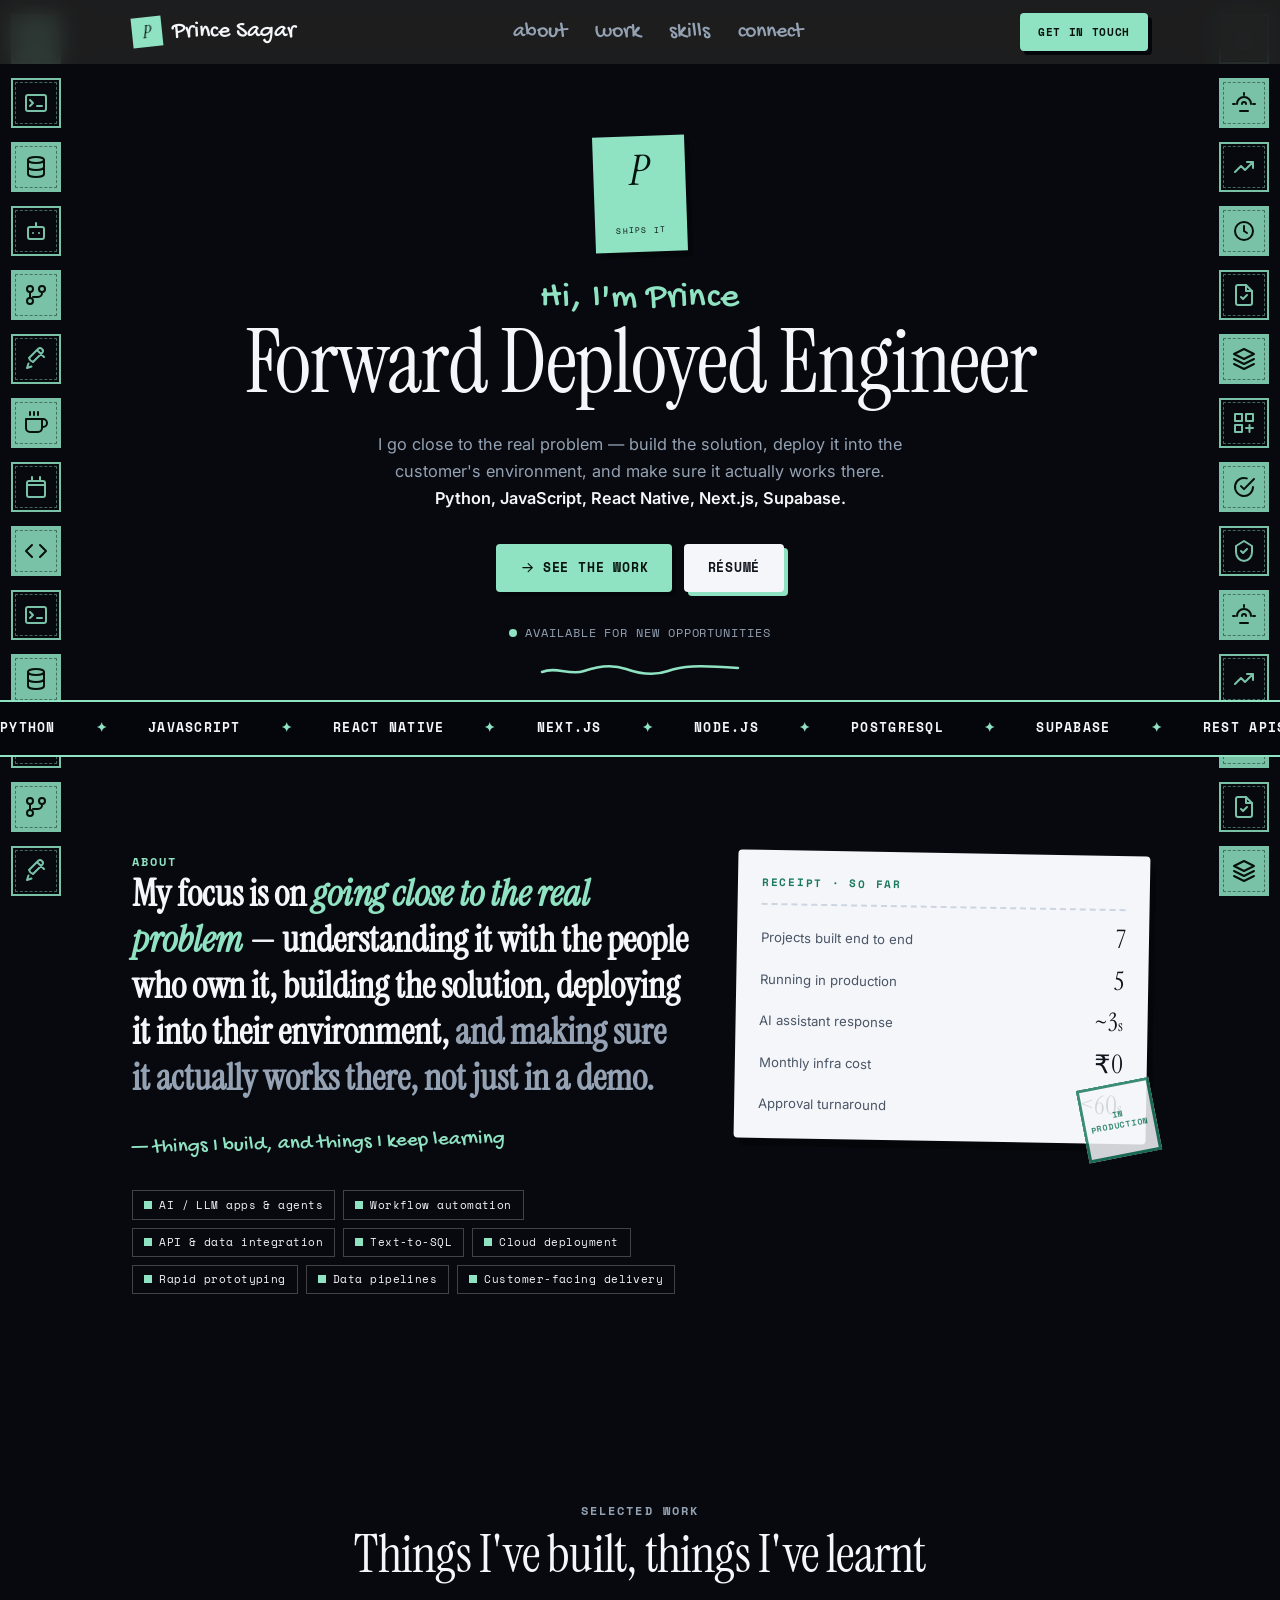
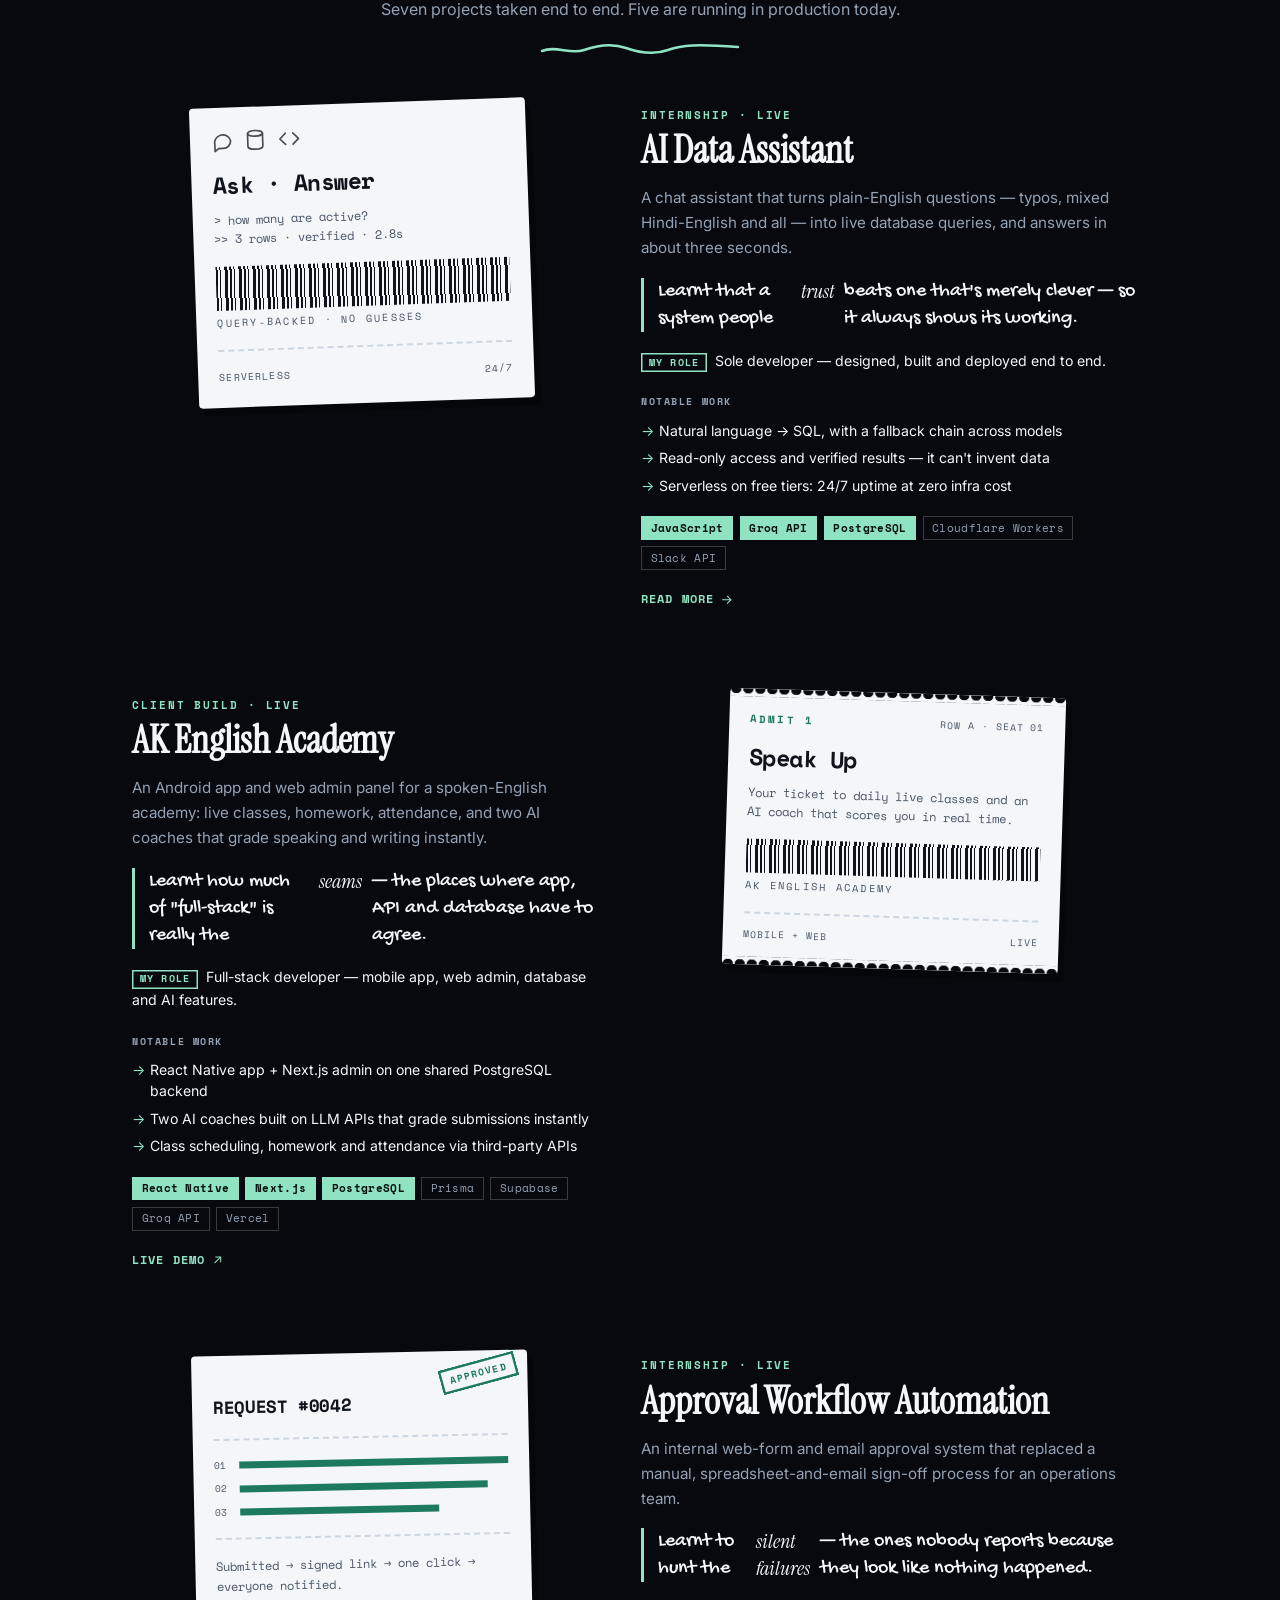
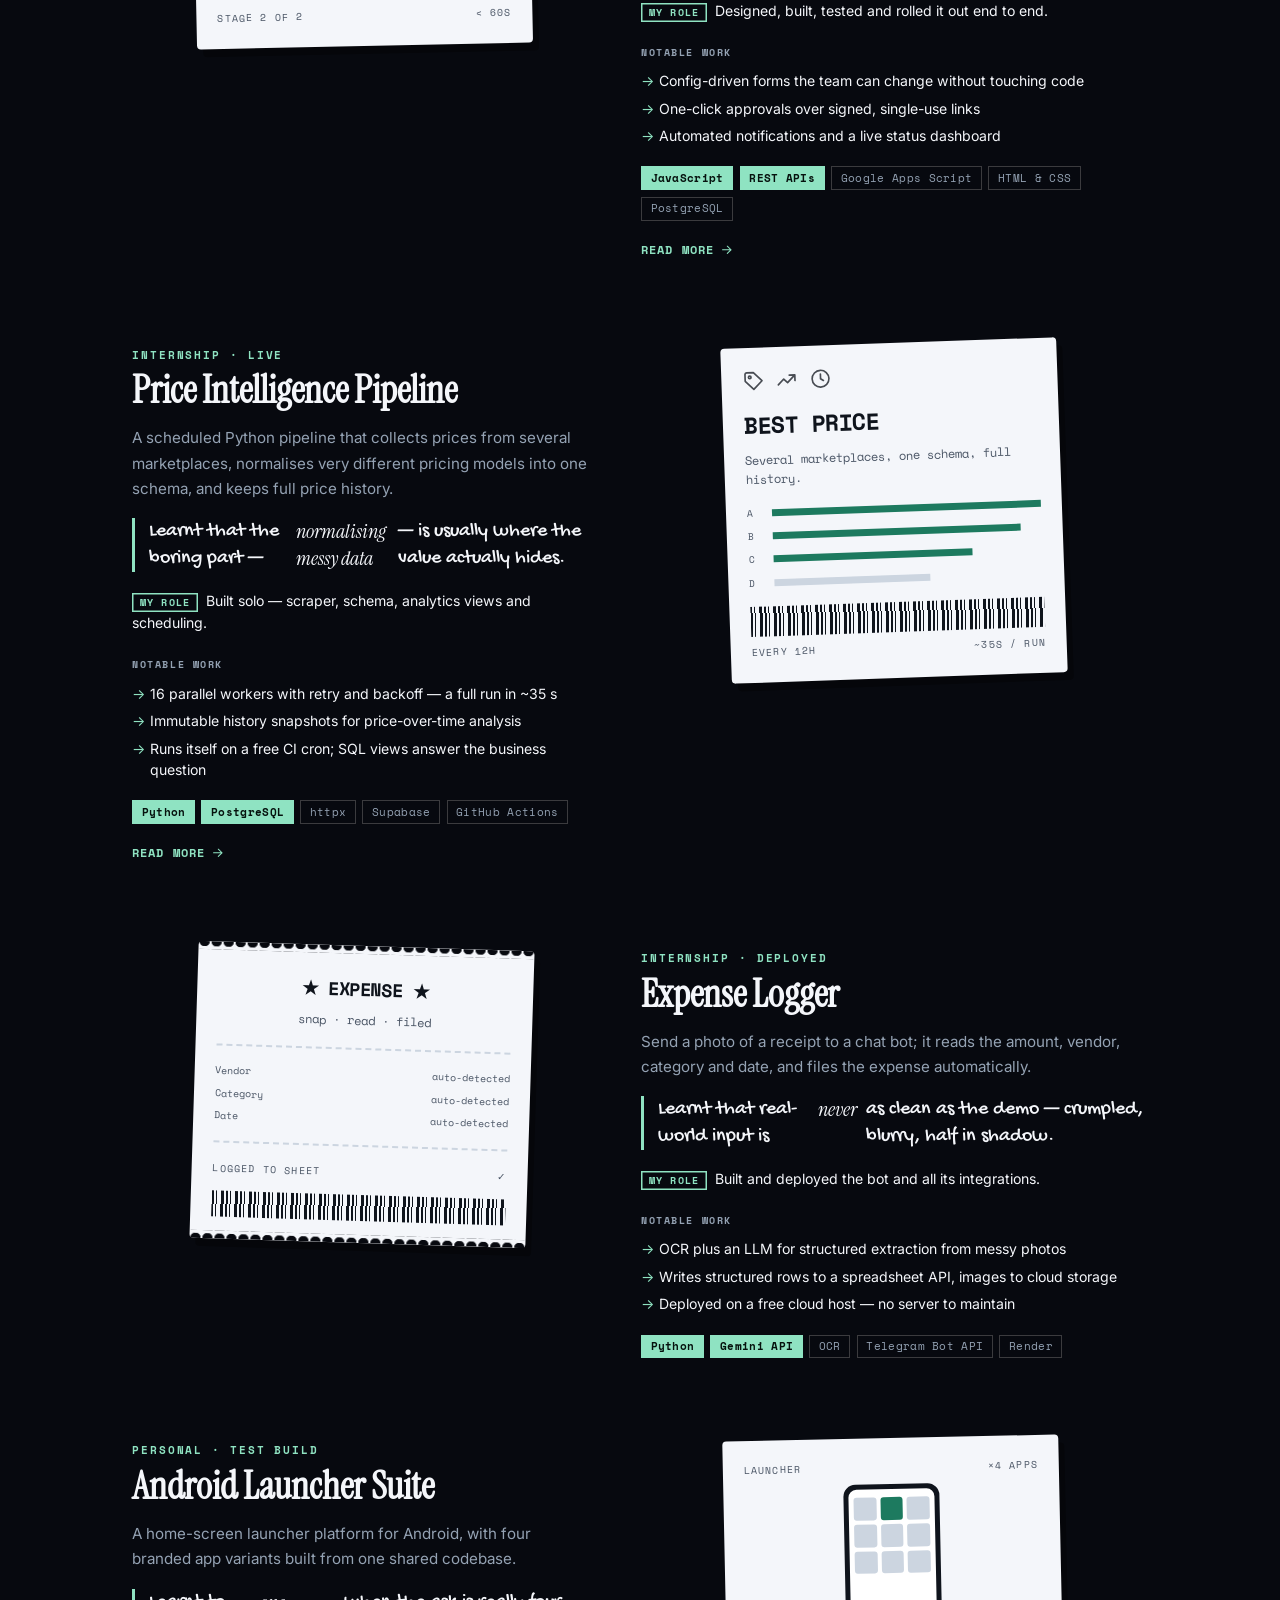
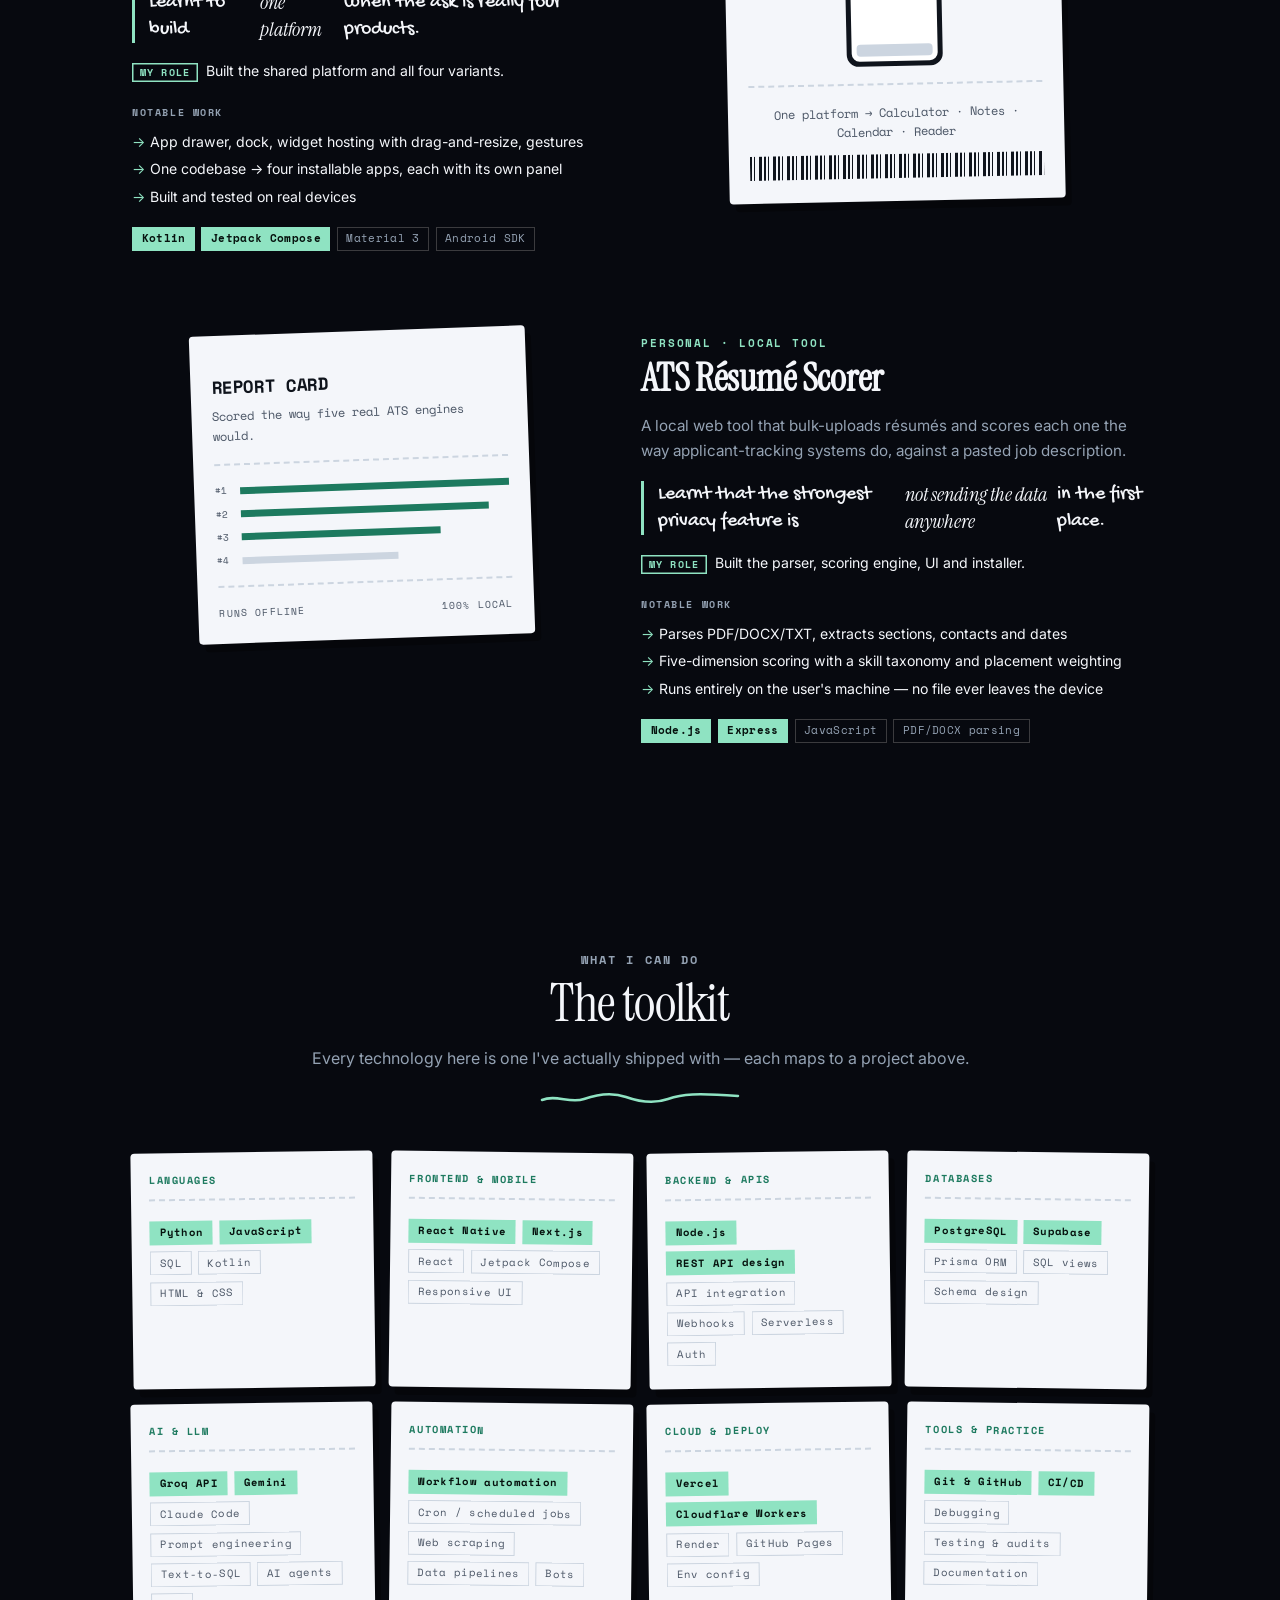
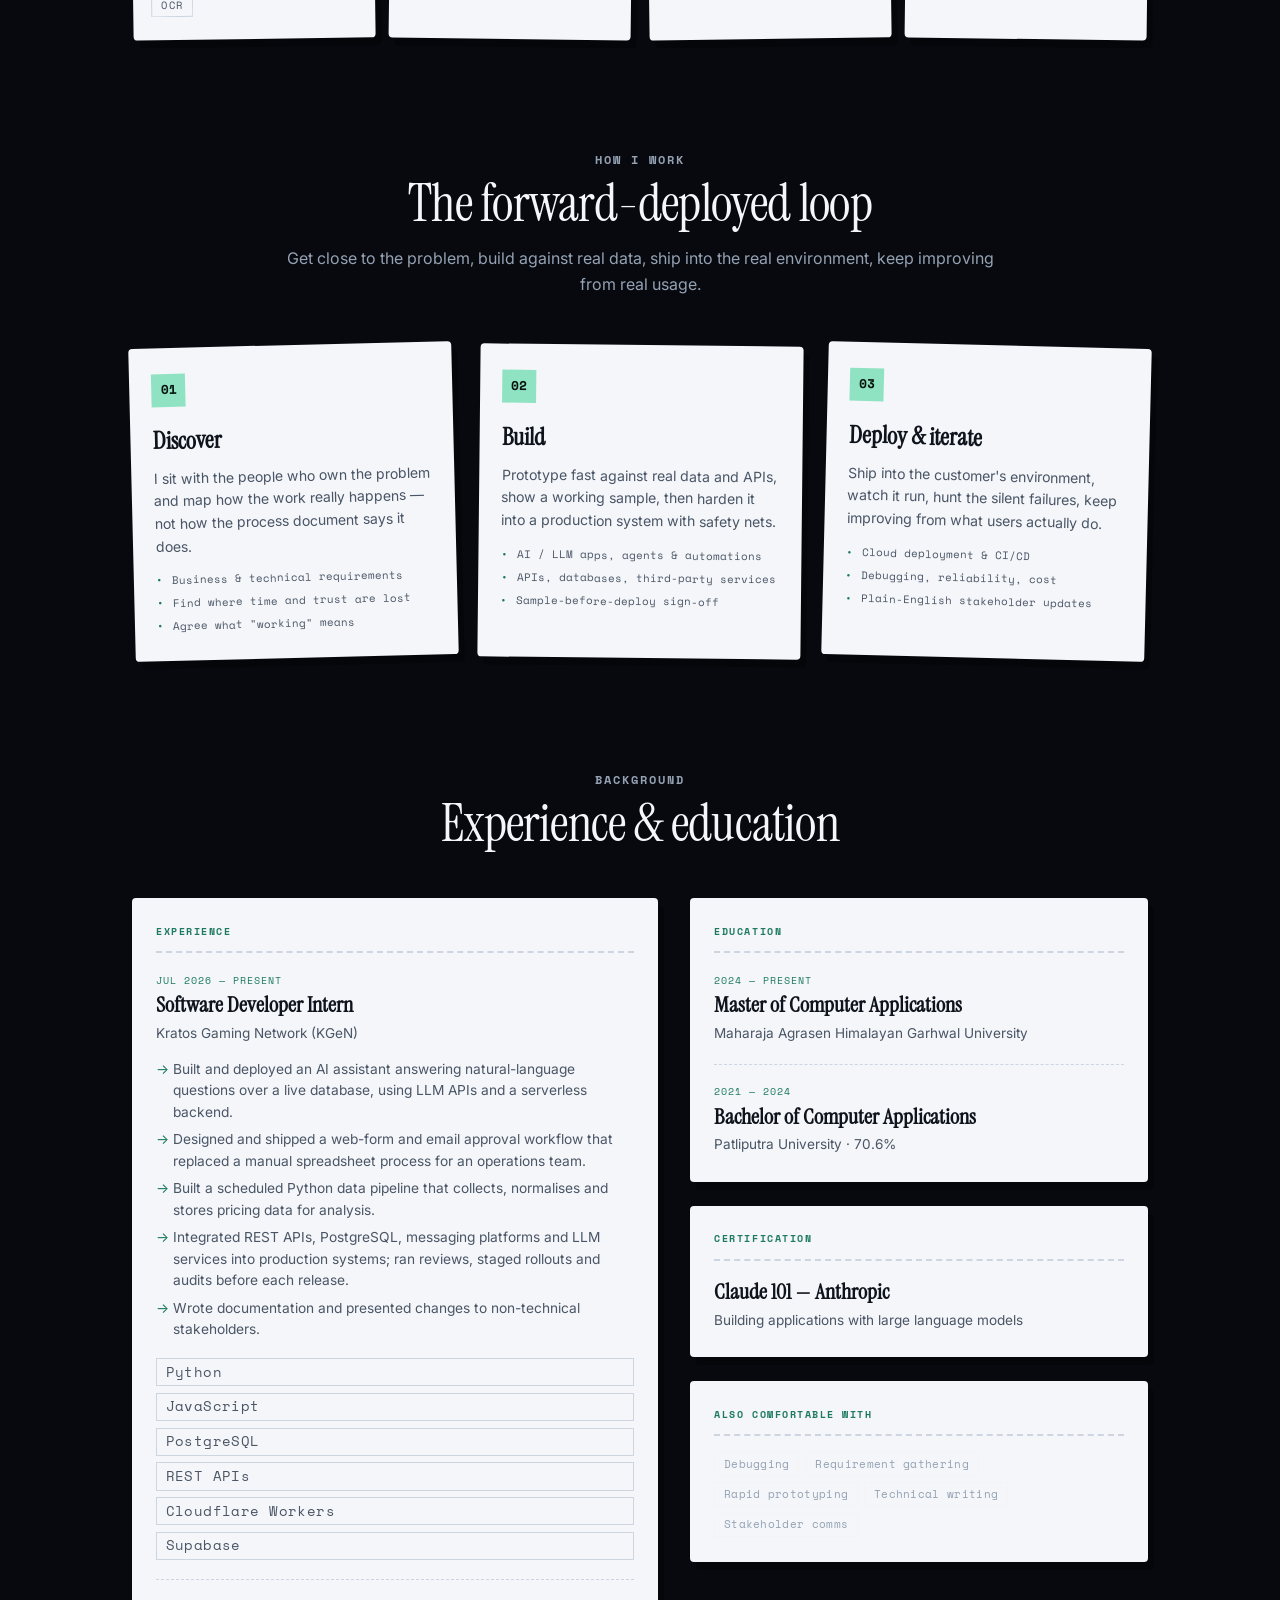
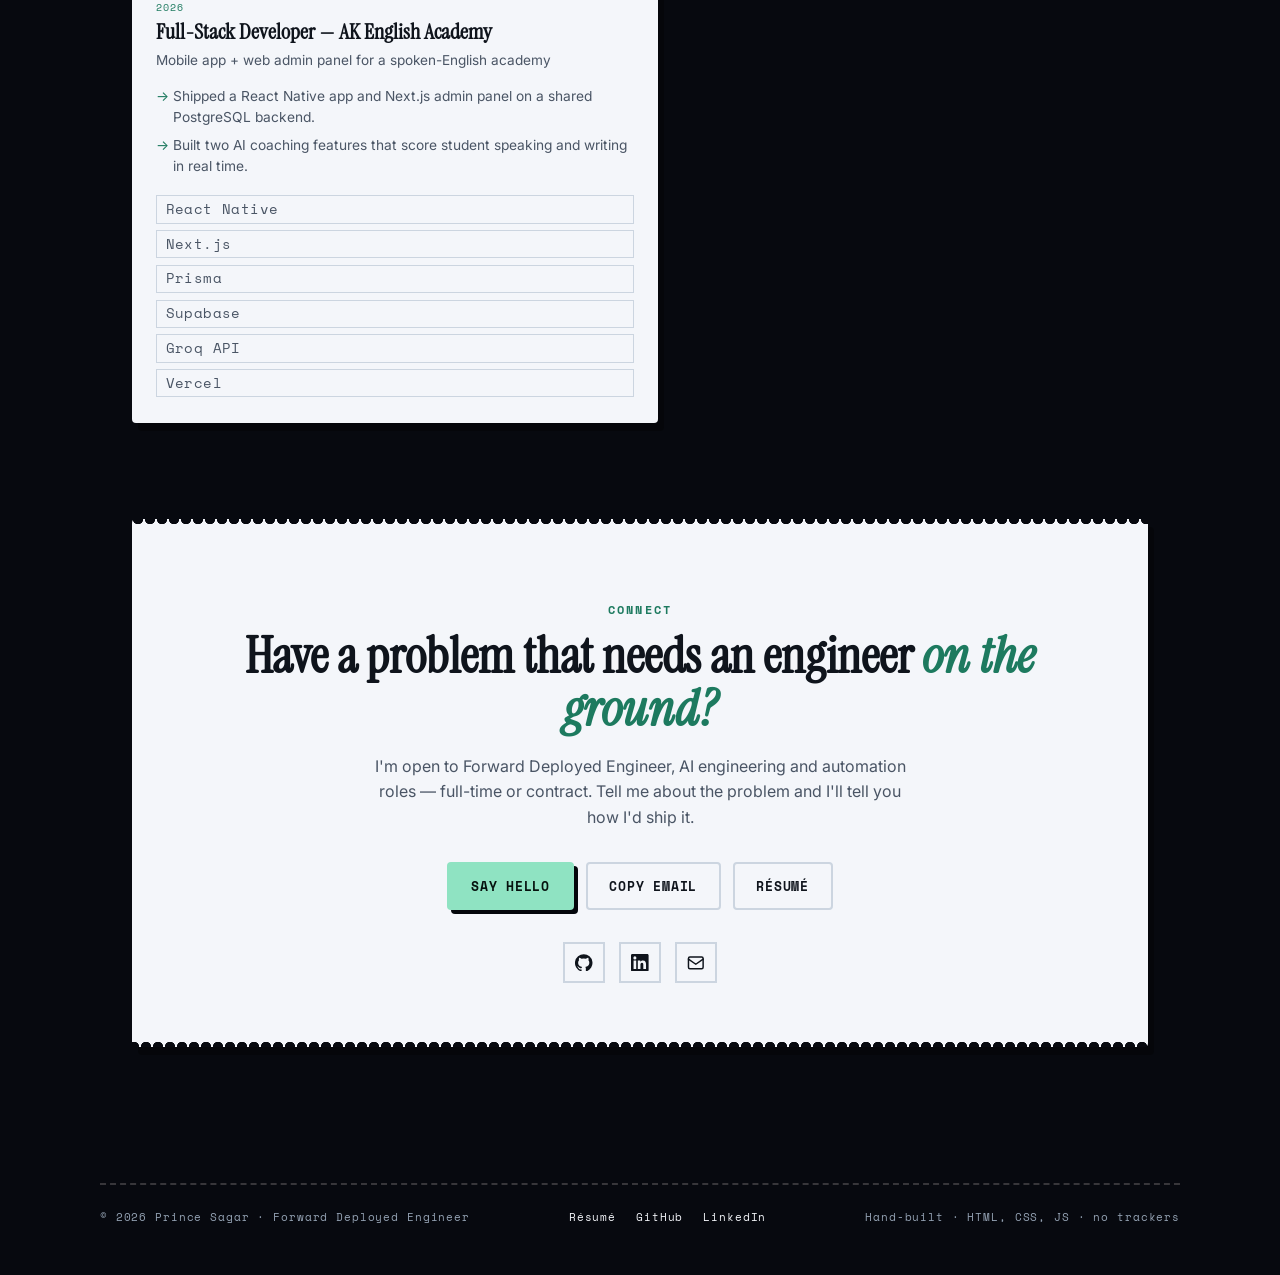
==== commit e2545ae4: "Revert palette to midnight navy + mint Design, layout and content unchanged - colours only.  - Groun" ====
--- a/index.html
+++ b/index.html
@@ -7,7 +7,7 @@
   <title>Prince Sagar — Forward Deployed Engineer</title>
   <meta name="description" content="Prince Sagar is a Forward Deployed Engineer — he works with the people who own a problem, builds AI and automation solutions, deploys them into real environments and keeps them working. Python, JavaScript, React Native, Next.js, Supabase.">
   <meta name="author" content="Prince Sagar">
-  <meta name="theme-color" content="#212121">
+  <meta name="theme-color" content="#07090f">
 
   <meta property="og:type" content="website">
   <meta property="og:title" content="Prince Sagar — Forward Deployed Engineer">
@@ -16,13 +16,13 @@
   <meta property="og:image" content="https://sagarprince05.github.io/assets/og.png">
   <meta name="twitter:card" content="summary_large_image">
 
-  <link rel="icon" href="assets/favicon.svg?v=20260929" type="image/svg+xml">
+  <link rel="icon" href="assets/favicon.svg?v=20260929b" type="image/svg+xml">
   <link rel="canonical" href="https://sagarprince05.github.io">
 
   <link rel="preconnect" href="https://fonts.googleapis.com">
   <link rel="preconnect" href="https://fonts.gstatic.com" crossorigin>
   <link href="https://fonts.googleapis.com/css2?family=Inter:wght@400;500;600;700&family=Instrument+Serif:ital@0;1&family=Space+Mono:wght@400;700&family=Gochi+Hand&display=swap" rel="stylesheet">
-  <link rel="stylesheet" href="styles.css?v=20260929">
+  <link rel="stylesheet" href="styles.css?v=20260929b">
 
   <script type="application/ld+json">
   {
@@ -625,6 +625,6 @@
     </div>
   </footer>
 
-  <script src="script.js?v=20260929" defer></script>
+  <script src="script.js?v=20260929b" defer></script>
 </body>
 </html>
--- a/styles.css
+++ b/styles.css
@@ -1,6 +1,6 @@
 /* ==========================================================================
    Prince Sagar — portfolio
-   "Paper & stamps": charcoal ground, coral ink, cream paper artifacts.
+   "Paper & stamps": midnight ground, mint accent, cool paper artifacts.
    All artwork is CSS/SVG drawn in-house. Tokens live in :root.
    ========================================================================== */
 
@@ -11,18 +11,20 @@
   --font-mono: 'Space Mono', ui-monospace, SFMono-Regular, Menlo, Consolas, monospace;
   --font-hand: 'Gochi Hand', 'Comic Sans MS', cursive;
 
-  --bg: #212121;
-  --bg-deep: #171717;
-  --paper: #f5e1cd;
-  --paper-2: #f5ece3;
-  --paper-edge: #d4c2b2;
-  --ink: #171717;
-  --ink-soft: #4a4340;
-  --accent: #e35342;
-  --accent-deep: #c33f30;
-  --accent-soft: rgba(227, 83, 66, 0.14);
-  --on-dark: #f5ece3;
-  --on-dark-muted: #a79c93;
+  --bg: #07090f;
+  --bg-deep: #04060b;
+  --paper: #f4f6fa;
+  --paper-2: #ffffff;
+  --paper-edge: #ccd5e0;
+  --ink: #0f141c;
+  --ink-soft: #4a5565;
+  --accent: #8fe3c2;          /* bright mint - on the dark ground and as fills */
+  --accent-ink: #1d7a5f;      /* dark mint - accent text sitting on paper */
+  --accent-deep: #5fcaa4;
+  --accent-soft: rgba(143, 227, 194, 0.14);
+  --on-accent: #06120e;       /* text on a mint fill */
+  --on-dark: #f4f6fa;
+  --on-dark-muted: #94a2b3;
 
   --radius: 4px;
   --shadow-paper: 6px 8px 0 rgba(0, 0, 0, 0.35);
@@ -46,7 +48,7 @@
   -moz-osx-font-smoothing: grayscale;
   overflow-x: hidden;
 }
-::selection { background: var(--accent); color: var(--paper); }
+::selection { background: var(--accent); color: var(--on-accent); }
 img, svg { display: block; max-width: 100%; }
 a { color: inherit; text-decoration: none; }
 ul, ol { list-style: none; margin: 0; padding: 0; }
@@ -63,7 +65,7 @@
 
 .skip-link {
   position: absolute; left: 1rem; top: -100%; z-index: 100;
-  padding: 0.75rem 1rem; background: var(--accent); color: var(--paper); font-weight: 600; border-radius: var(--radius);
+  padding: 0.75rem 1rem; background: var(--accent); color: var(--on-accent); font-weight: 600; border-radius: var(--radius);
 }
 .skip-link:focus { top: 1rem; }
 
@@ -82,17 +84,17 @@
   position: relative;
   width: 50px; height: 50px; flex: none; margin: 0 auto;
   display: grid; place-items: center;
-  background: var(--accent); color: var(--paper);
+  background: var(--accent); color: var(--on-accent);
   opacity: 0.85;
 }
 /* inner dashed ring reads as a postage stamp without masking the artwork */
 .stamp::after {
   content: ''; position: absolute; inset: 4px;
-  border: 1.5px dashed rgba(245, 225, 205, 0.65);
+  border: 1.5px dashed rgba(6, 18, 14, 0.45);
 }
 .stamp svg { width: 24px; height: 24px; position: relative; }
 .stamp.alt { background: transparent; color: var(--accent); box-shadow: inset 0 0 0 2px var(--accent); }
-.stamp.alt::after { border-color: rgba(227, 83, 66, 0.5); }
+.stamp.alt::after { border-color: rgba(143, 227, 194, 0.5); }
 @media (min-width: 1280px) { .rail { display: block; } }
 
 /* ---------- Header / nav ---------- */
@@ -105,7 +107,7 @@
 .brand { display: inline-flex; align-items: center; gap: 0.6rem; font-family: var(--font-hand); font-size: 1.5rem; color: var(--paper); }
 .brand .seal {
   width: 1.9rem; height: 1.9rem; display: grid; place-items: center;
-  background: var(--accent); color: var(--paper);
+  background: var(--accent); color: var(--on-accent);
   font-family: var(--font-serif); font-style: italic; font-size: 1.05rem;
   transform: rotate(-6deg);
 }
@@ -152,7 +154,7 @@
   transition: transform 0.15s var(--ease), box-shadow 0.15s var(--ease), background-color 0.2s var(--ease), color 0.2s var(--ease);
 }
 .btn svg { width: 0.95rem; height: 0.95rem; }
-.btn-accent { background: var(--accent); color: var(--paper); box-shadow: 4px 4px 0 var(--bg-deep); }
+.btn-accent { background: var(--accent); color: var(--on-accent); box-shadow: 4px 4px 0 var(--bg-deep); }
 .btn-accent:hover { transform: translate(-2px, -2px); box-shadow: 6px 6px 0 var(--bg-deep); }
 .btn-paper { background: var(--paper); color: var(--ink); box-shadow: 4px 4px 0 var(--accent); }
 .btn-paper:hover { transform: translate(-2px, -2px); box-shadow: 6px 6px 0 var(--accent); }
@@ -186,7 +188,7 @@
 .hero-seal {
   width: 92px; height: 116px; margin: 0 auto 1.75rem;
   display: grid; place-items: center; gap: 0.15rem;
-  background: var(--accent); color: var(--paper);
+  background: var(--accent); color: var(--on-accent);
   transform: rotate(-2deg);
   box-shadow: 5px 6px 0 rgba(0, 0, 0, 0.35);
 }
@@ -267,7 +269,7 @@
 .postcard { padding: 1.5rem; transform: rotate(1deg); }
 .postcard h3 {
   font-family: var(--font-mono); font-size: 0.68rem; font-weight: 700;
-  letter-spacing: 0.16em; text-transform: uppercase; color: var(--accent);
+  letter-spacing: 0.16em; text-transform: uppercase; color: var(--accent-ink);
   padding-bottom: 0.75rem; border-bottom: 2px dashed var(--paper-edge);
 }
 .postcard dl { display: grid; gap: 0.9rem; margin-top: 1rem; }
@@ -278,7 +280,7 @@
 .postcard .stamp-mark {
   position: absolute; right: -0.6rem; bottom: -0.8rem;
   width: 74px; height: 74px; display: grid; place-items: center; text-align: center;
-  color: var(--accent); box-shadow: inset 0 0 0 3px var(--accent);
+  color: var(--accent-ink); box-shadow: inset 0 0 0 3px var(--accent-ink);
   font-family: var(--font-mono); font-size: 0.52rem; font-weight: 700;
   letter-spacing: 0.1em; text-transform: uppercase; line-height: 1.3;
   transform: rotate(-12deg); opacity: 0.85; background: var(--paper);
@@ -317,7 +319,7 @@
 /* ticket variant */
 .artifact.ticket { max-width: 21rem; }
 .ticket-head { display: flex; align-items: baseline; justify-content: space-between; gap: 1rem; }
-.ticket-head .admit { font-family: var(--font-mono); font-size: 0.66rem; font-weight: 700; letter-spacing: 0.2em; color: var(--accent); }
+.ticket-head .admit { font-family: var(--font-mono); font-size: 0.66rem; font-weight: 700; letter-spacing: 0.2em; color: var(--accent-ink); }
 .ticket-seat { font-family: var(--font-mono); font-size: 0.6rem; letter-spacing: 0.1em; color: var(--ink-soft); }
 .ticket-stub { border-top: 2px dashed var(--paper-edge); margin-top: 1.1rem; padding-top: 0.8rem; display: flex; justify-content: space-between; gap: 1rem; }
 
@@ -325,7 +327,7 @@
 .approved {
   position: absolute; right: 0.6rem; top: 0.6rem;
   padding: 0.3rem 0.6rem; transform: rotate(-14deg);
-  color: var(--accent); box-shadow: inset 0 0 0 2.5px var(--accent);
+  color: var(--accent-ink); box-shadow: inset 0 0 0 2.5px var(--accent-ink);
   font-family: var(--font-mono); font-size: 0.6rem; font-weight: 700; letter-spacing: 0.14em;
 }
 
@@ -334,13 +336,13 @@
 .art-phone .scr { height: 100%; border-radius: 8px; background: var(--paper-2); display: grid; grid-template-rows: 1fr auto; gap: 4px; padding: 8px 5px 5px; }
 .art-phone .apps { display: grid; grid-template-columns: repeat(3, 1fr); gap: 4px; align-content: start; }
 .art-phone .apps i { aspect-ratio: 1; background: var(--paper-edge); border-radius: 3px; }
-.art-phone .apps i:nth-child(2) { background: var(--accent); }
+.art-phone .apps i:nth-child(2) { background: var(--accent-ink); }
 .art-phone .dock { height: 12px; border-radius: 4px; background: var(--paper-edge); }
 
 /* meter artifact */
 .art-meter { display: grid; gap: 0.5rem; margin-top: 1rem; }
 .art-meter .m { display: grid; grid-template-columns: 1.1rem 1fr; gap: 0.5rem; align-items: center; font-family: var(--font-mono); font-size: 0.6rem; color: var(--ink-soft); }
-.art-meter .m b { display: block; height: 7px; background: var(--accent); }
+.art-meter .m b { display: block; height: 7px; background: var(--accent-ink); }
 .art-meter .m:nth-child(2) b { width: 92%; }
 .art-meter .m:nth-child(3) b { width: 74%; }
 .art-meter .m:nth-child(4) b { width: 58%; background: var(--paper-edge); }
@@ -372,7 +374,7 @@
   padding: 0.22rem 0.6rem; font-family: var(--font-mono); font-size: 0.66rem; letter-spacing: 0.03em;
   color: var(--on-dark-muted); box-shadow: inset 0 0 0 1px rgba(245, 236, 227, 0.22);
 }
-.tags li.key { background: var(--accent); color: var(--paper); box-shadow: none; font-weight: 700; }
+.tags li.key { background: var(--accent); color: var(--on-accent); box-shadow: none; font-weight: 700; }
 .entry-links { display: flex; flex-wrap: wrap; gap: 1.25rem; margin-top: 1.25rem; }
 .entry-link {
   display: inline-flex; align-items: center; gap: 0.35rem;
@@ -395,7 +397,7 @@
 .quest { transition: transform 0.3s var(--ease), box-shadow 0.3s var(--ease); }
 .quest:hover { transform: translateY(-4px) rotate(0); box-shadow: var(--shadow-lift); }
 .quest .q-top { display: flex; align-items: center; justify-content: space-between; gap: 0.75rem; }
-.quest .q-role { font-family: var(--font-mono); font-size: 0.58rem; font-weight: 700; letter-spacing: 0.14em; text-transform: uppercase; color: var(--accent); }
+.quest .q-role { font-family: var(--font-mono); font-size: 0.58rem; font-weight: 700; letter-spacing: 0.14em; text-transform: uppercase; color: var(--accent-ink); }
 .quest .q-year { font-family: var(--font-mono); font-size: 0.58rem; letter-spacing: 0.1em; color: var(--ink-soft); }
 .quest h3 { font-family: var(--font-serif); font-size: 1.45rem; line-height: 1.1; color: var(--ink); margin-top: 0.6rem; }
 .quest p { font-size: 0.85rem; line-height: 1.55; color: var(--ink-soft); margin-top: 0.5rem; }
@@ -412,11 +414,11 @@
 .skill-card:hover { transform: translateY(-4px) rotate(0); box-shadow: var(--shadow-lift); }
 .skill-card h3 {
   font-family: var(--font-mono); font-size: 0.64rem; font-weight: 700;
-  letter-spacing: 0.15em; text-transform: uppercase; color: var(--accent);
+  letter-spacing: 0.15em; text-transform: uppercase; color: var(--accent-ink);
   padding-bottom: 0.6rem; border-bottom: 2px dashed var(--paper-edge); margin-bottom: 0.9rem;
 }
 .skill-card .tags li { color: var(--ink-soft); box-shadow: inset 0 0 0 1px var(--paper-edge); }
-.skill-card .tags li.key { background: var(--accent); color: var(--paper); box-shadow: none; }
+.skill-card .tags li.key { background: var(--accent); color: var(--on-accent); box-shadow: none; }
 
 /* ---------- Process ---------- */
 .process { display: grid; gap: 1.25rem; }
@@ -428,14 +430,14 @@
 .step:hover { transform: translateY(-5px) rotate(0); box-shadow: var(--shadow-lift); }
 .step .num {
   width: 2.1rem; height: 2.1rem; display: grid; place-items: center;
-  background: var(--accent); color: var(--paper);
+  background: var(--accent); color: var(--on-accent);
   font-family: var(--font-mono); font-size: 0.8rem; font-weight: 700;
 }
 .step h3 { font-family: var(--font-serif); font-size: 1.5rem; color: var(--ink); margin-top: 0.9rem; }
 .step p { font-size: 0.88rem; line-height: 1.6; color: var(--ink-soft); margin-top: 0.5rem; }
 .step ul { display: grid; gap: 0.35rem; margin-top: 0.9rem; }
 .step li { position: relative; padding-left: 1rem; font-family: var(--font-mono); font-size: 0.68rem; color: var(--ink-soft); }
-.step li::before { content: '•'; position: absolute; left: 0; color: var(--accent); }
+.step li::before { content: '•'; position: absolute; left: 0; color: var(--accent-ink); }
 
 /* ---------- Background (experience / education) ---------- */
 .two-col { display: grid; gap: 1.5rem; }
@@ -443,17 +445,17 @@
 .panel { padding: 1.6rem 1.5rem; }
 .panel > h3 {
   font-family: var(--font-mono); font-size: 0.64rem; font-weight: 700;
-  letter-spacing: 0.15em; text-transform: uppercase; color: var(--accent);
+  letter-spacing: 0.15em; text-transform: uppercase; color: var(--accent-ink);
   padding-bottom: 0.7rem; border-bottom: 2px dashed var(--paper-edge);
 }
 .entry-row { display: grid; gap: 0.3rem; padding: 1.2rem 0; border-bottom: 1px dashed var(--paper-edge); }
 .entry-row:last-child { border-bottom: 0; padding-bottom: 0; }
-.entry-row .when { font-family: var(--font-mono); font-size: 0.62rem; letter-spacing: 0.1em; text-transform: uppercase; color: var(--accent); }
+.entry-row .when { font-family: var(--font-mono); font-size: 0.62rem; letter-spacing: 0.1em; text-transform: uppercase; color: var(--accent-ink); }
 .entry-row h4 { font-family: var(--font-serif); font-size: 1.35rem; line-height: 1.15; color: var(--ink); }
 .entry-row .where { font-size: 0.85rem; color: var(--ink-soft); }
 .entry-row ul { display: grid; gap: 0.4rem; margin-top: 0.6rem; }
 .entry-row li { position: relative; padding-left: 1.05rem; font-size: 0.86rem; line-height: 1.55; color: var(--ink-soft); }
-.entry-row li::before { content: '→'; position: absolute; left: 0; color: var(--accent); }
+.entry-row li::before { content: '→'; position: absolute; left: 0; color: var(--accent-ink); }
 .entry-row .tags { margin-top: 0.8rem; }
 .entry-row .tags li { padding-left: 0.6rem; color: var(--ink-soft); box-shadow: inset 0 0 0 1px var(--paper-edge); }
 .entry-row .tags li::before { content: none; }
@@ -462,20 +464,20 @@
 /* ---------- Contact ---------- */
 .contact-card { padding: 2.5rem 1.5rem; text-align: center; }
 @media (min-width: 768px) { .contact-card { padding: 4rem 2rem; } }
-.contact-card .eyebrow { color: var(--accent); }
+.contact-card .eyebrow { color: var(--accent-ink); }
 .contact-card h2 { font-family: var(--font-serif); font-size: clamp(1.9rem, 5vw, 3.2rem); line-height: 1.05; color: var(--ink); margin-top: 0.6rem; }
-.contact-card h2 em { color: var(--accent); }
+.contact-card h2 em { color: var(--accent-ink); }
 .contact-card > p { max-width: 34rem; margin: 1.1rem auto 0; color: var(--ink-soft); }
 .contact-actions { display: flex; flex-wrap: wrap; justify-content: center; gap: 0.75rem; margin-top: 2rem; }
 .contact-card .btn-outline { color: var(--ink); border-color: var(--paper-edge); }
-.contact-card .btn-outline:hover { border-color: var(--accent); color: var(--accent); }
+.contact-card .btn-outline:hover { border-color: var(--accent-ink); color: var(--accent-ink); }
 .socials { display: flex; justify-content: center; gap: 0.9rem; margin-top: 2rem; }
 .socials a {
   display: inline-flex; width: 2.6rem; height: 2.6rem; align-items: center; justify-content: center;
   color: var(--ink); box-shadow: inset 0 0 0 2px var(--paper-edge);
   transition: color 0.2s, box-shadow 0.2s, transform 0.2s;
 }
-.socials a:hover { color: var(--accent); box-shadow: inset 0 0 0 2px var(--accent); transform: translateY(-2px); }
+.socials a:hover { color: var(--accent-ink); box-shadow: inset 0 0 0 2px var(--accent-ink); transform: translateY(-2px); }
 .socials svg { width: 1.1rem; height: 1.1rem; }
 
 /* ---------- Footer ---------- */
@@ -497,11 +499,11 @@
 .case-lede { margin-top: 1.25rem; font-size: 1.05rem; line-height: 1.7; color: var(--on-dark-muted); }
 .case-meta { display: grid; grid-template-columns: minmax(0, 1fr); gap: 1.25rem 2rem; margin-top: 2.25rem; padding: 1.5rem; }
 @media (min-width: 640px) { .case-meta { grid-template-columns: repeat(2, minmax(0, 1fr)); } }
-.case-meta dt { font-family: var(--font-mono); font-size: 0.6rem; font-weight: 700; letter-spacing: 0.14em; text-transform: uppercase; color: var(--accent); }
+.case-meta dt { font-family: var(--font-mono); font-size: 0.6rem; font-weight: 700; letter-spacing: 0.14em; text-transform: uppercase; color: var(--accent-ink); }
 .case-meta dd { margin-top: 0.3rem; font-size: 0.92rem; color: var(--ink); }
 .case-meta .links { display: flex; flex-direction: column; gap: 0.25rem; }
 .case-meta dd a { border-bottom: 1px solid var(--paper-edge); }
-.case-meta dd a:hover { color: var(--accent); border-color: var(--accent); }
+.case-meta dd a:hover { color: var(--accent-ink); border-color: var(--accent-ink); }
 .stats { display: grid; grid-template-columns: repeat(2, minmax(0, 1fr)); gap: 0.75rem; margin-top: 1rem; }
 @media (min-width: 640px) { .stats { grid-template-columns: repeat(4, minmax(0, 1fr)); } }
 .stat { padding: 1rem 1.1rem; }
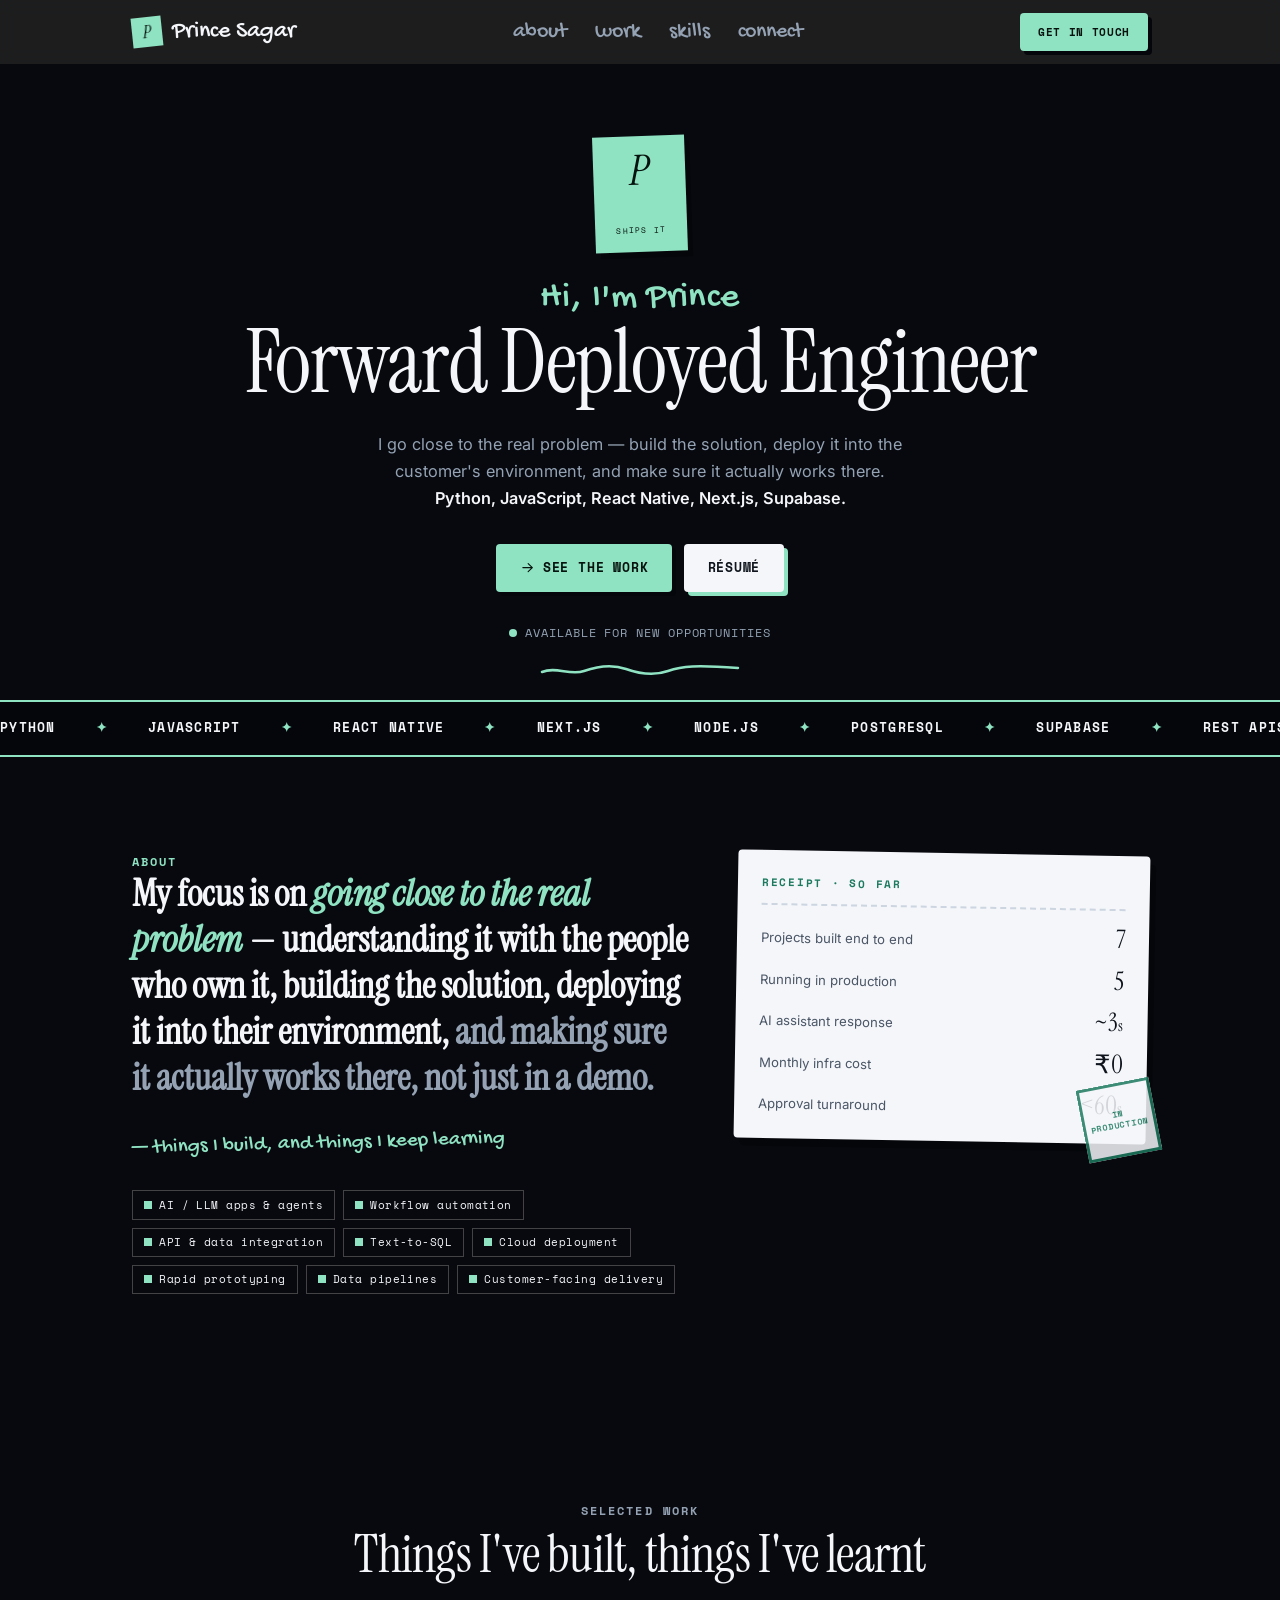
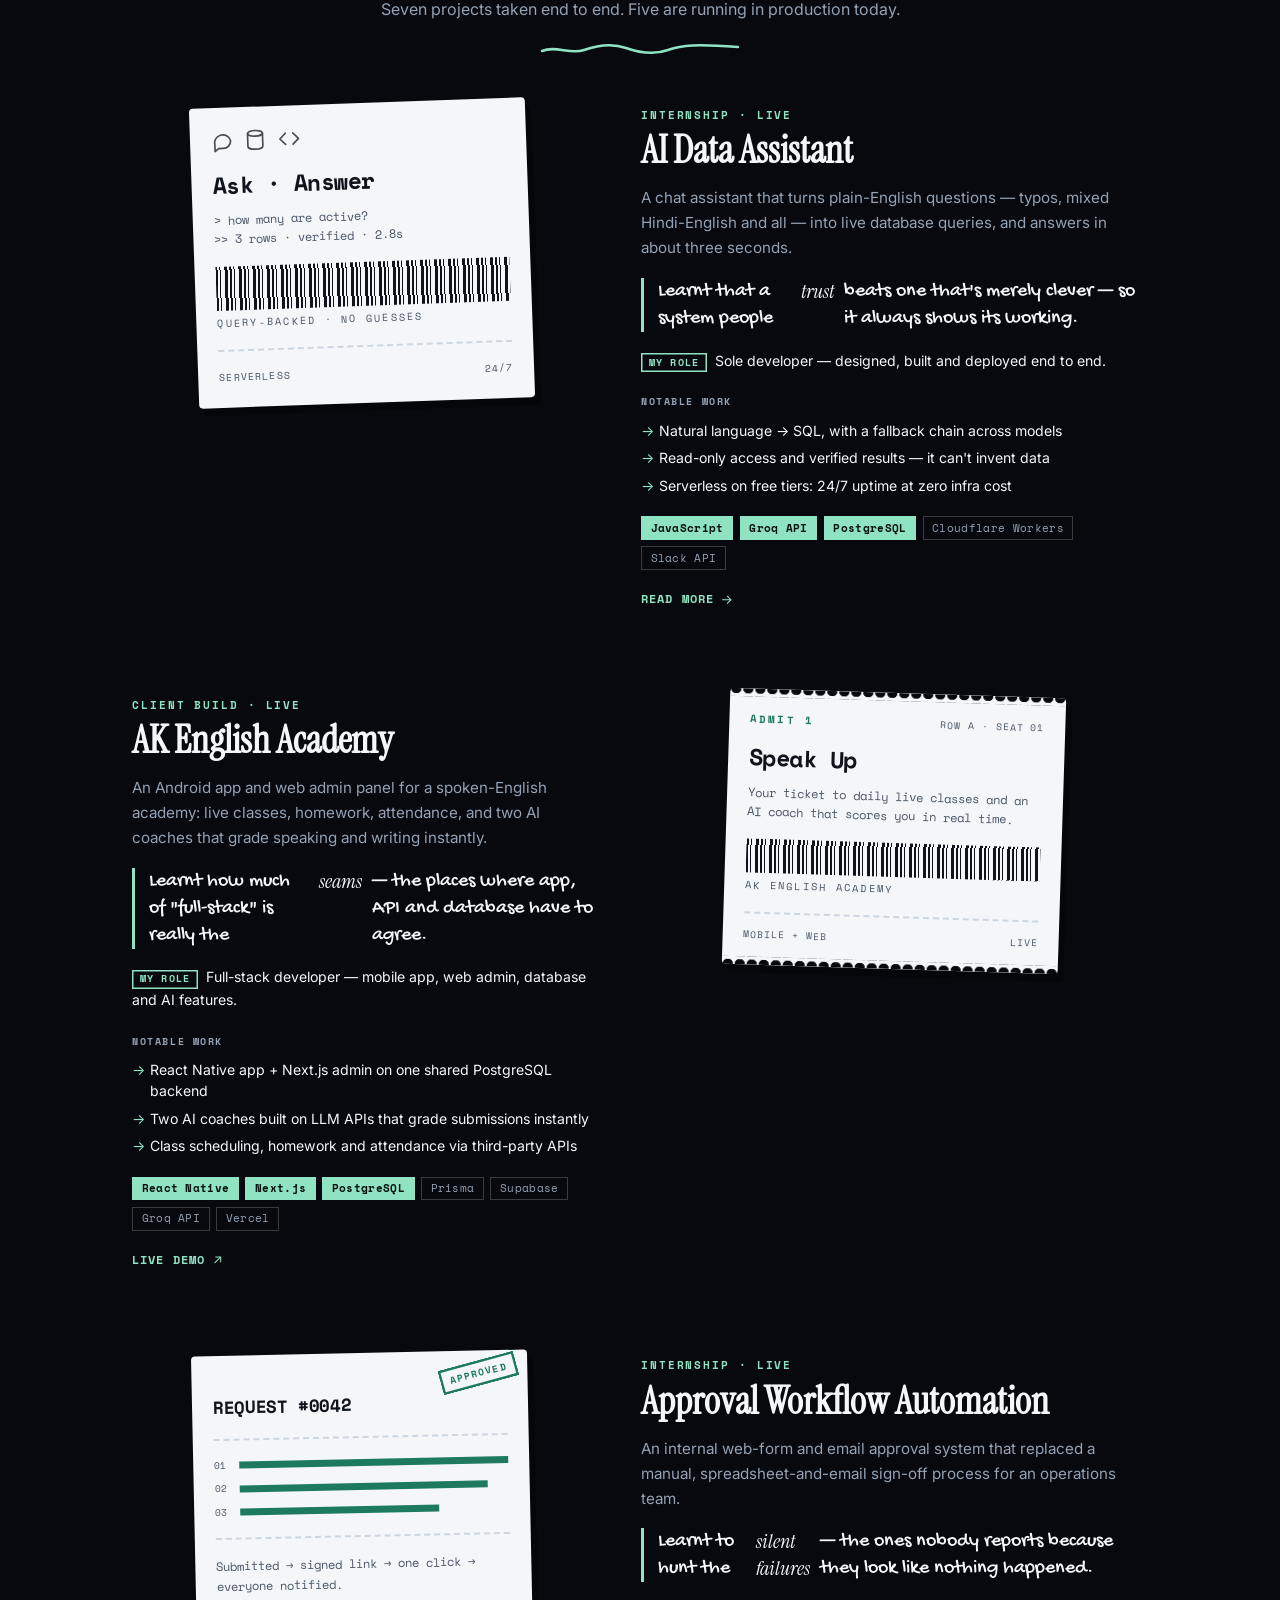
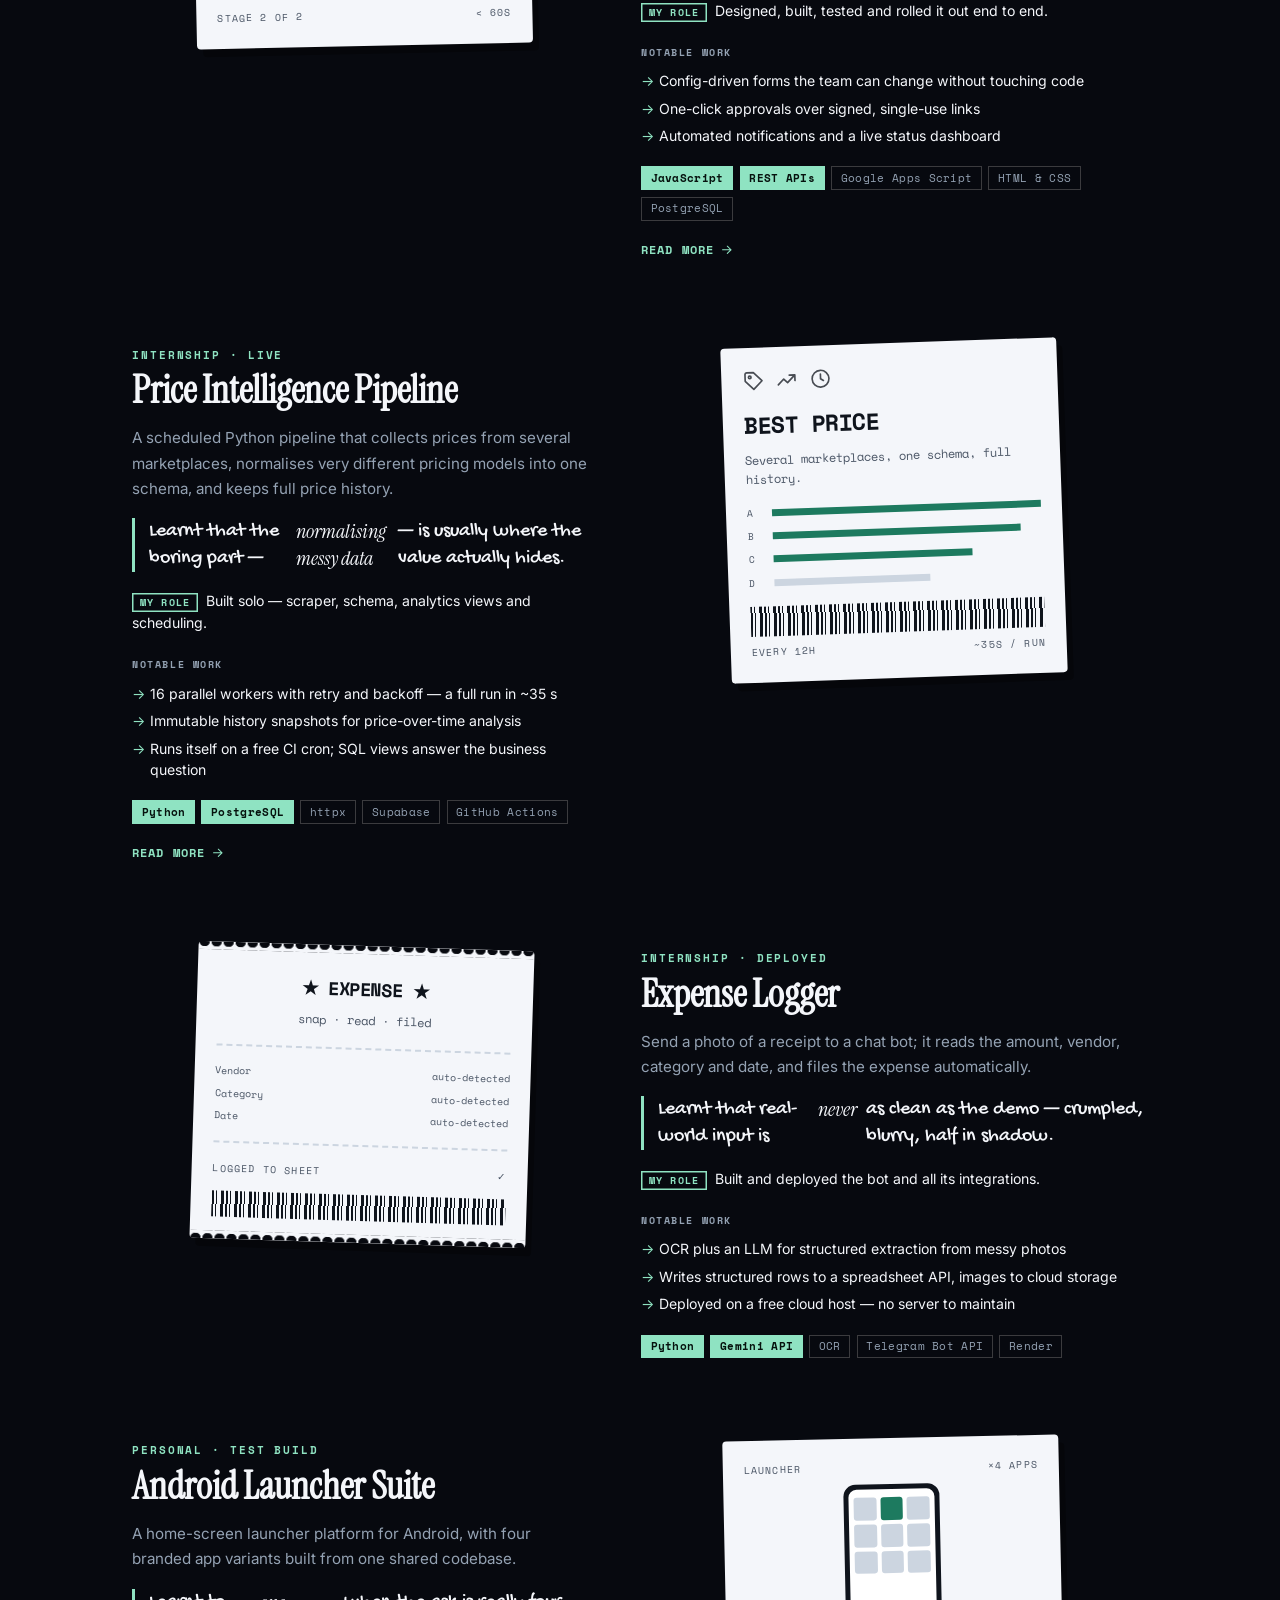
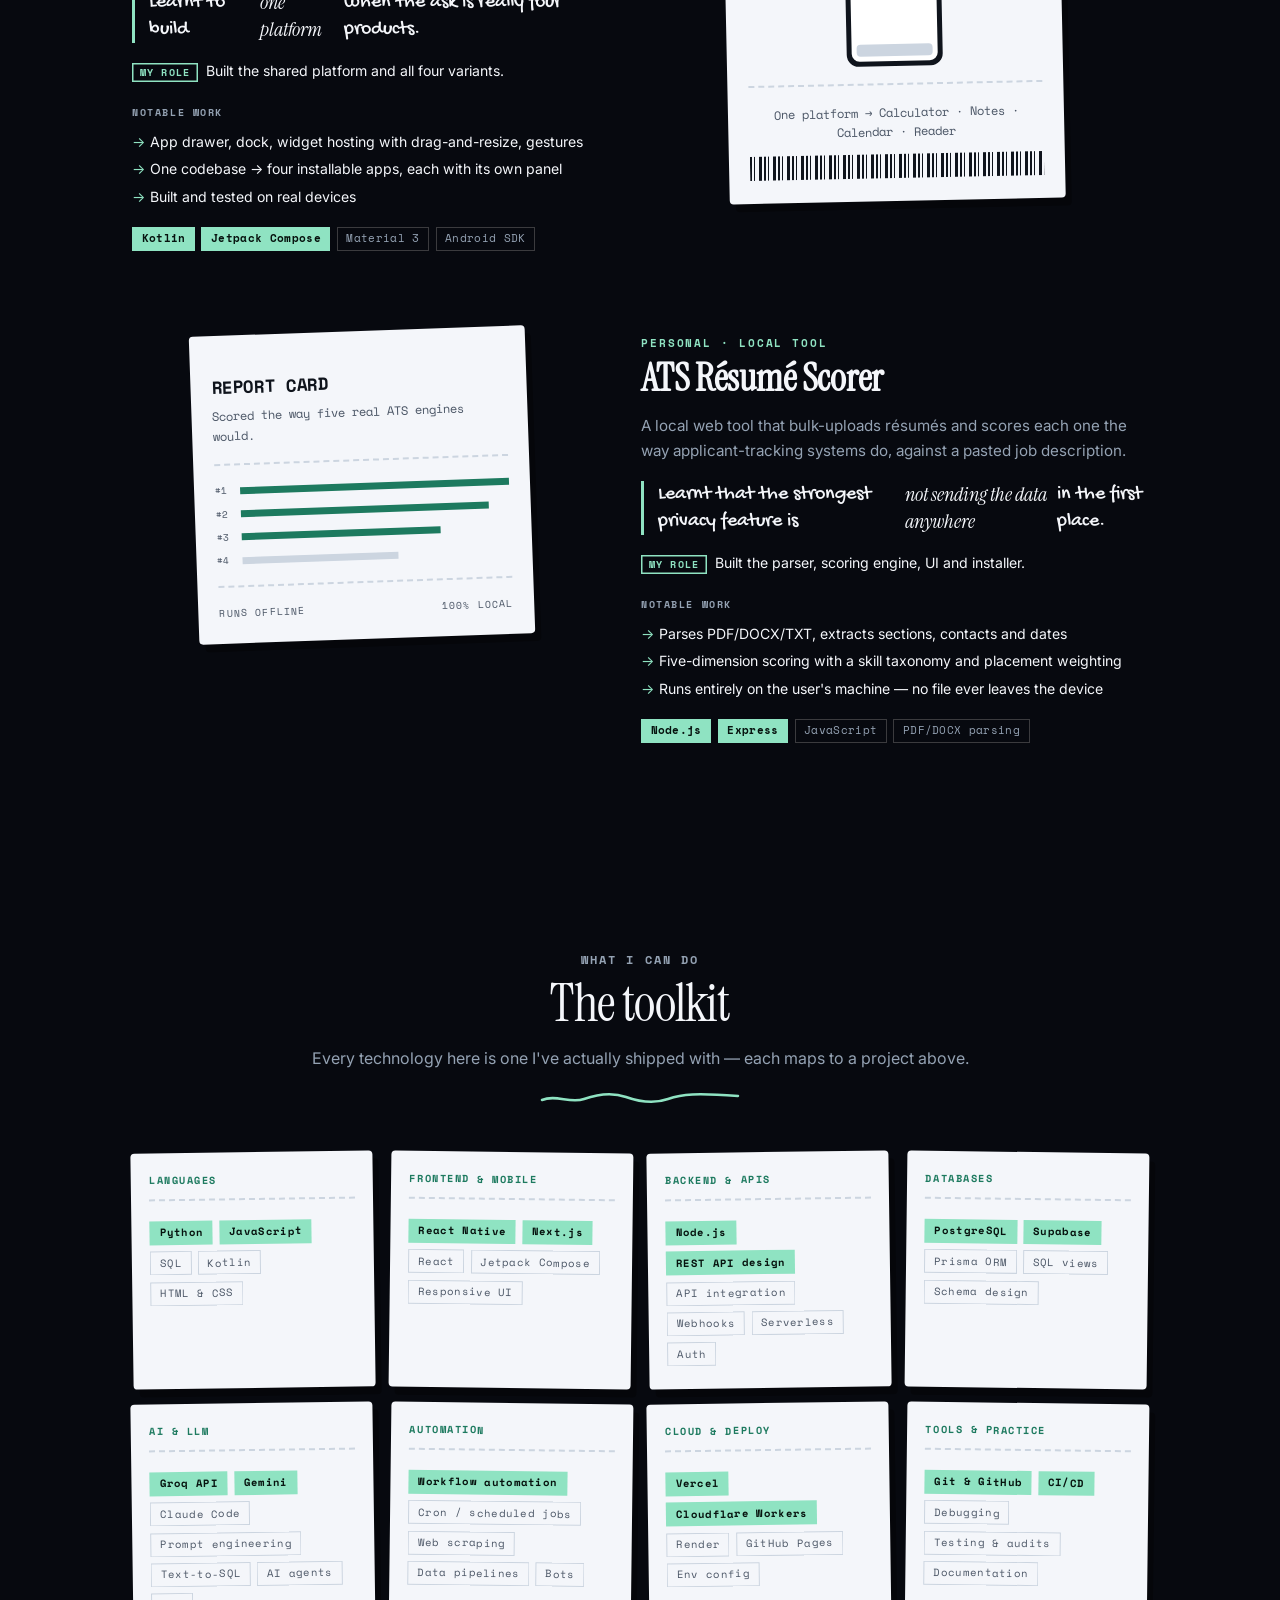
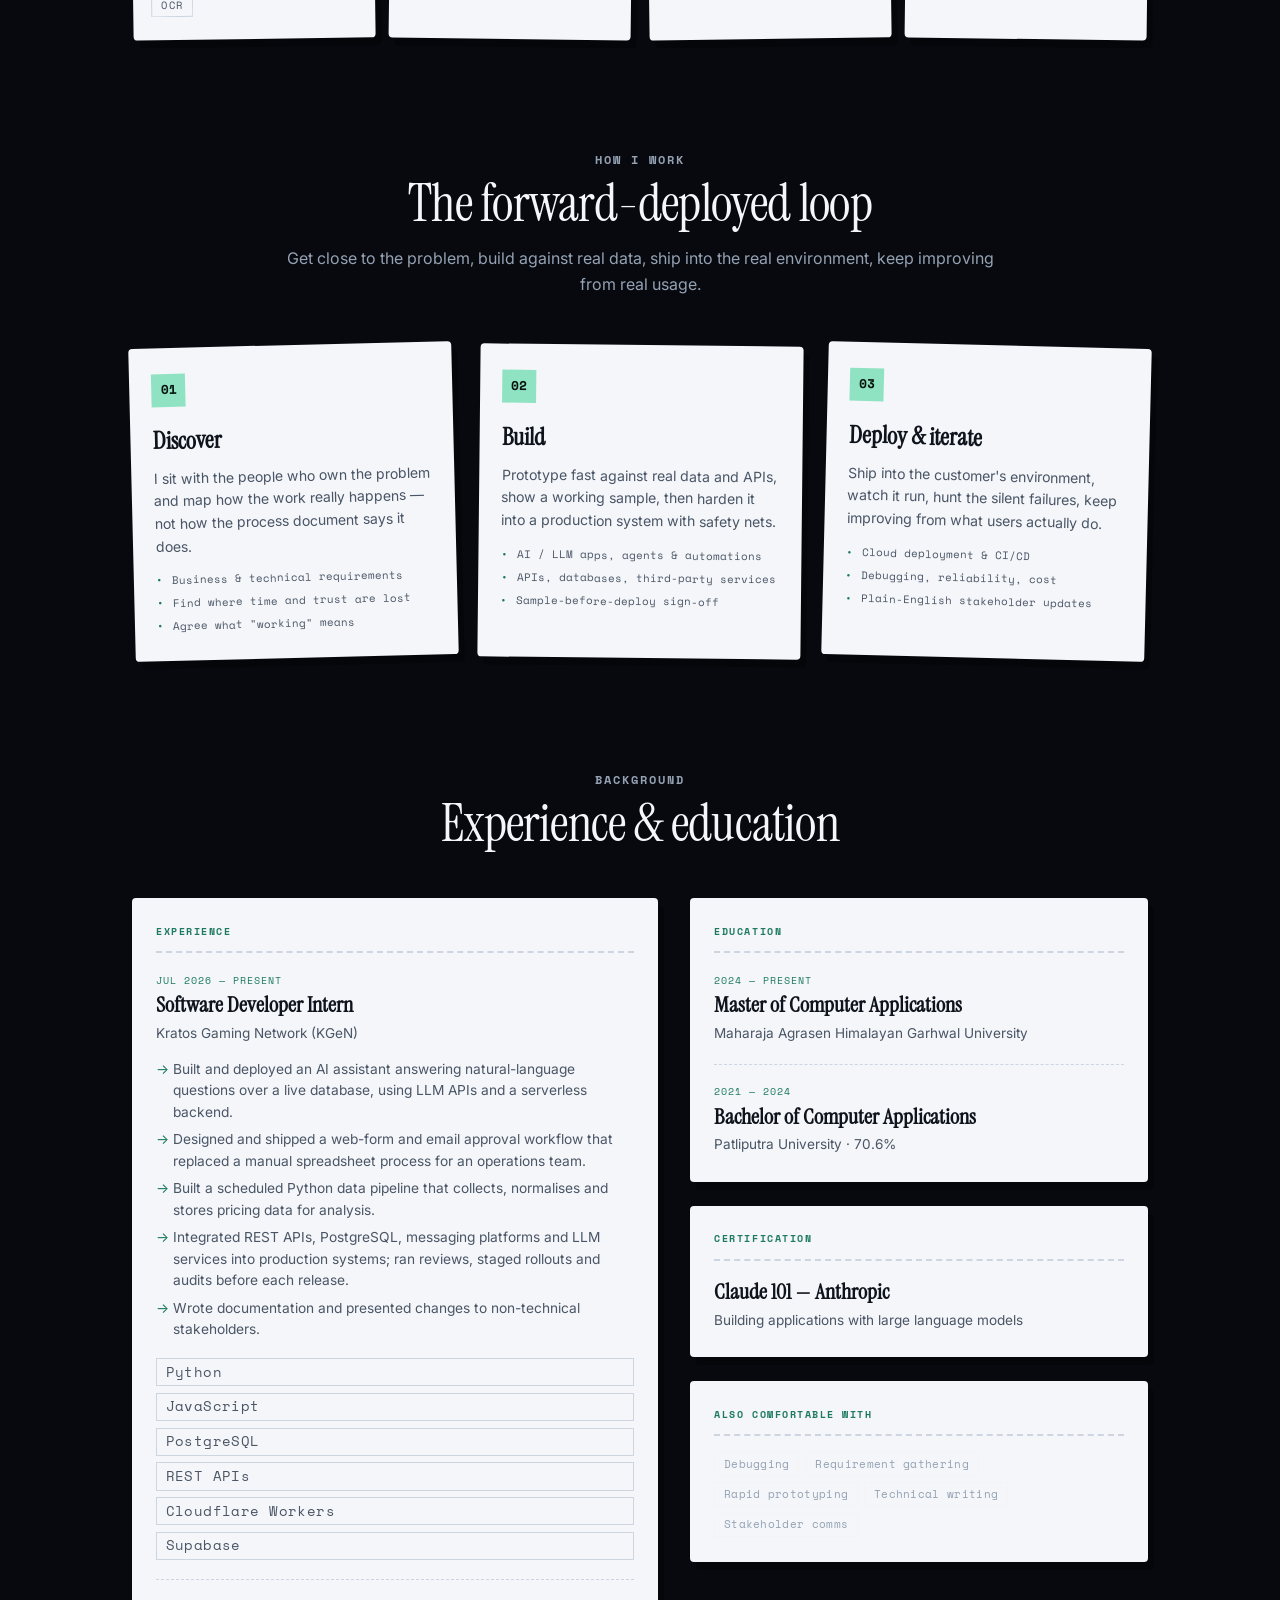
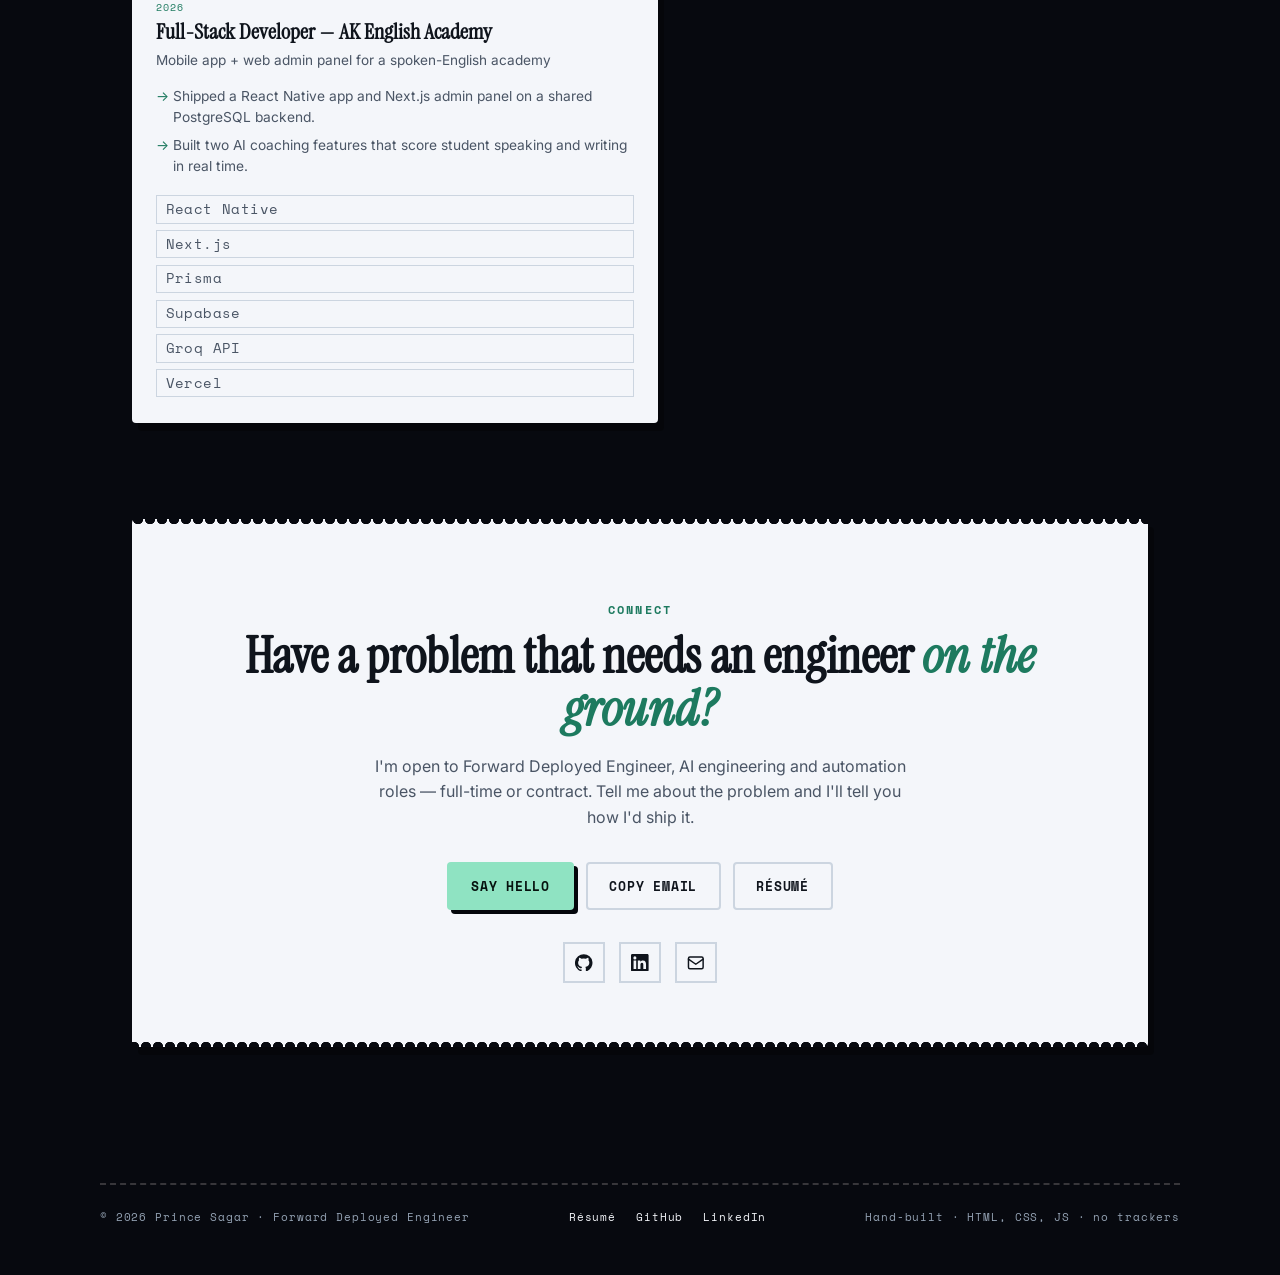
==== commit 0a7089ff: "Remove the decorative stamp rails on both edges Drops 32 rail stamps, the .rail markup and CSS, and " ====
--- a/index.html
+++ b/index.html
@@ -16,13 +16,13 @@
   <meta property="og:image" content="https://sagarprince05.github.io/assets/og.png">
   <meta name="twitter:card" content="summary_large_image">
 
-  <link rel="icon" href="assets/favicon.svg?v=20260929b" type="image/svg+xml">
+  <link rel="icon" href="assets/favicon.svg?v=20260929c" type="image/svg+xml">
   <link rel="canonical" href="https://sagarprince05.github.io">
 
   <link rel="preconnect" href="https://fonts.googleapis.com">
   <link rel="preconnect" href="https://fonts.gstatic.com" crossorigin>
   <link href="https://fonts.googleapis.com/css2?family=Inter:wght@400;500;600;700&family=Instrument+Serif:ital@0;1&family=Space+Mono:wght@400;700&family=Gochi+Hand&display=swap" rel="stylesheet">
-  <link rel="stylesheet" href="styles.css?v=20260929b">
+  <link rel="stylesheet" href="styles.css?v=20260929c">
 
   <script type="application/ld+json">
   {
@@ -45,48 +45,6 @@
 <body>
   <a class="skip-link" href="#content">Skip to content</a>
 
-  <!-- ============ DECORATIVE STAMP RAILS ============ -->
-  <div class="rail rail-l" aria-hidden="true">
-    <div class="rail-track">
-      <span class="stamp"><svg viewBox="0 0 24 24" fill="none" stroke="currentColor" stroke-width="2" stroke-linecap="round" stroke-linejoin="round"><path d="m8 6-6 6 6 6M16 6l6 6-6 6"/></svg></span>
-      <span class="stamp alt"><svg viewBox="0 0 24 24" fill="none" stroke="currentColor" stroke-width="2" stroke-linecap="round" stroke-linejoin="round"><rect x="2" y="4" width="20" height="16" rx="2"/><path d="m6 9 3 3-3 3M13 15h5"/></svg></span>
-      <span class="stamp"><svg viewBox="0 0 24 24" fill="none" stroke="currentColor" stroke-width="2" stroke-linecap="round" stroke-linejoin="round"><ellipse cx="12" cy="5" rx="8" ry="3"/><path d="M4 5v14c0 1.7 3.6 3 8 3s8-1.3 8-3V5M4 12c0 1.7 3.6 3 8 3s8-1.3 8-3"/></svg></span>
-      <span class="stamp alt"><svg viewBox="0 0 24 24" fill="none" stroke="currentColor" stroke-width="2" stroke-linecap="round" stroke-linejoin="round"><rect x="4" y="8" width="16" height="12" rx="2"/><path d="M12 8V4M9 14h.01M15 14h.01"/></svg></span>
-      <span class="stamp"><svg viewBox="0 0 24 24" fill="none" stroke="currentColor" stroke-width="2" stroke-linecap="round" stroke-linejoin="round"><circle cx="6" cy="6" r="3"/><circle cx="6" cy="18" r="3"/><path d="M6 9v6M18 9a3 3 0 1 0 0-6 3 3 0 0 0 0 6zm0 0v1a4 4 0 0 1-4 4H9"/></svg></span>
-      <span class="stamp alt"><svg viewBox="0 0 24 24" fill="none" stroke="currentColor" stroke-width="2" stroke-linecap="round" stroke-linejoin="round"><path d="M4.5 16.5 3 21l4.5-1.5M14 4l6 6M9 15l9-9a2.8 2.8 0 0 0-4-4l-9 9a6 6 0 0 0 4 4z"/></svg></span>
-      <span class="stamp"><svg viewBox="0 0 24 24" fill="none" stroke="currentColor" stroke-width="2" stroke-linecap="round" stroke-linejoin="round"><path d="M18 8h1a4 4 0 0 1 0 8h-1M2 8h16v9a4 4 0 0 1-4 4H6a4 4 0 0 1-4-4zM6 1v3M10 1v3M14 1v3"/></svg></span>
-      <span class="stamp alt"><svg viewBox="0 0 24 24" fill="none" stroke="currentColor" stroke-width="2" stroke-linecap="round" stroke-linejoin="round"><path d="M8 2v4M16 2v4M3 10h18M5 6h14a2 2 0 0 1 2 2v12a2 2 0 0 1-2 2H5a2 2 0 0 1-2-2V8a2 2 0 0 1 2-2z"/></svg></span>
-      <span class="stamp"><svg viewBox="0 0 24 24" fill="none" stroke="currentColor" stroke-width="2" stroke-linecap="round" stroke-linejoin="round"><path d="m8 6-6 6 6 6M16 6l6 6-6 6"/></svg></span>
-      <span class="stamp alt"><svg viewBox="0 0 24 24" fill="none" stroke="currentColor" stroke-width="2" stroke-linecap="round" stroke-linejoin="round"><rect x="2" y="4" width="20" height="16" rx="2"/><path d="m6 9 3 3-3 3M13 15h5"/></svg></span>
-      <span class="stamp"><svg viewBox="0 0 24 24" fill="none" stroke="currentColor" stroke-width="2" stroke-linecap="round" stroke-linejoin="round"><ellipse cx="12" cy="5" rx="8" ry="3"/><path d="M4 5v14c0 1.7 3.6 3 8 3s8-1.3 8-3V5M4 12c0 1.7 3.6 3 8 3s8-1.3 8-3"/></svg></span>
-      <span class="stamp alt"><svg viewBox="0 0 24 24" fill="none" stroke="currentColor" stroke-width="2" stroke-linecap="round" stroke-linejoin="round"><rect x="4" y="8" width="16" height="12" rx="2"/><path d="M12 8V4M9 14h.01M15 14h.01"/></svg></span>
-      <span class="stamp"><svg viewBox="0 0 24 24" fill="none" stroke="currentColor" stroke-width="2" stroke-linecap="round" stroke-linejoin="round"><circle cx="6" cy="6" r="3"/><circle cx="6" cy="18" r="3"/><path d="M6 9v6M18 9a3 3 0 1 0 0-6 3 3 0 0 0 0 6zm0 0v1a4 4 0 0 1-4 4H9"/></svg></span>
-      <span class="stamp alt"><svg viewBox="0 0 24 24" fill="none" stroke="currentColor" stroke-width="2" stroke-linecap="round" stroke-linejoin="round"><path d="M4.5 16.5 3 21l4.5-1.5M14 4l6 6M9 15l9-9a2.8 2.8 0 0 0-4-4l-9 9a6 6 0 0 0 4 4z"/></svg></span>
-      <span class="stamp"><svg viewBox="0 0 24 24" fill="none" stroke="currentColor" stroke-width="2" stroke-linecap="round" stroke-linejoin="round"><path d="M18 8h1a4 4 0 0 1 0 8h-1M2 8h16v9a4 4 0 0 1-4 4H6a4 4 0 0 1-4-4zM6 1v3M10 1v3M14 1v3"/></svg></span>
-      <span class="stamp alt"><svg viewBox="0 0 24 24" fill="none" stroke="currentColor" stroke-width="2" stroke-linecap="round" stroke-linejoin="round"><path d="M8 2v4M16 2v4M3 10h18M5 6h14a2 2 0 0 1 2 2v12a2 2 0 0 1-2 2H5a2 2 0 0 1-2-2V8a2 2 0 0 1 2-2z"/></svg></span>
-    </div>
-  </div>
-  <div class="rail rail-r" aria-hidden="true">
-    <div class="rail-track">
-      <span class="stamp alt"><svg viewBox="0 0 24 24" fill="none" stroke="currentColor" stroke-width="2" stroke-linecap="round" stroke-linejoin="round"><path d="M12 2 4 7v6c0 5 3.4 8.7 8 9 4.6-.3 8-4 8-9V7z"/><path d="m9 12 2 2 4-4"/></svg></span>
-      <span class="stamp"><svg viewBox="0 0 24 24" fill="none" stroke="currentColor" stroke-width="2" stroke-linecap="round" stroke-linejoin="round"><path d="M5 13a7 7 0 0 1 14 0M12 2v2M3 13H1M23 13h-2M8 20h8M10 13a2 2 0 1 1 4 0"/></svg></span>
-      <span class="stamp alt"><svg viewBox="0 0 24 24" fill="none" stroke="currentColor" stroke-width="2" stroke-linecap="round" stroke-linejoin="round"><path d="M3 17l6-6 4 4 8-8M15 7h6v6"/></svg></span>
-      <span class="stamp"><svg viewBox="0 0 24 24" fill="none" stroke="currentColor" stroke-width="2" stroke-linecap="round" stroke-linejoin="round"><circle cx="12" cy="12" r="9"/><path d="M12 7v5l3 2"/></svg></span>
-      <span class="stamp alt"><svg viewBox="0 0 24 24" fill="none" stroke="currentColor" stroke-width="2" stroke-linecap="round" stroke-linejoin="round"><path d="M14 2H6a2 2 0 0 0-2 2v16a2 2 0 0 0 2 2h12a2 2 0 0 0 2-2V8z"/><path d="M14 2v6h6M9 14l2 2 4-4"/></svg></span>
-      <span class="stamp"><svg viewBox="0 0 24 24" fill="none" stroke="currentColor" stroke-width="2" stroke-linecap="round" stroke-linejoin="round"><path d="M12 2 2 7l10 5 10-5zM2 17l10 5 10-5M2 12l10 5 10-5"/></svg></span>
-      <span class="stamp alt"><svg viewBox="0 0 24 24" fill="none" stroke="currentColor" stroke-width="2" stroke-linecap="round" stroke-linejoin="round"><rect x="3" y="3" width="7" height="7"/><rect x="14" y="3" width="7" height="7"/><rect x="3" y="14" width="7" height="7"/><path d="M14 17h7M17.5 14v7"/></svg></span>
-      <span class="stamp"><svg viewBox="0 0 24 24" fill="none" stroke="currentColor" stroke-width="2" stroke-linecap="round" stroke-linejoin="round"><path d="M21 12a9 9 0 1 1-6.2-8.6"/><path d="M22 4 12 14.1l-3-3"/></svg></span>
-      <span class="stamp alt"><svg viewBox="0 0 24 24" fill="none" stroke="currentColor" stroke-width="2" stroke-linecap="round" stroke-linejoin="round"><path d="M12 2 4 7v6c0 5 3.4 8.7 8 9 4.6-.3 8-4 8-9V7z"/><path d="m9 12 2 2 4-4"/></svg></span>
-      <span class="stamp"><svg viewBox="0 0 24 24" fill="none" stroke="currentColor" stroke-width="2" stroke-linecap="round" stroke-linejoin="round"><path d="M5 13a7 7 0 0 1 14 0M12 2v2M3 13H1M23 13h-2M8 20h8M10 13a2 2 0 1 1 4 0"/></svg></span>
-      <span class="stamp alt"><svg viewBox="0 0 24 24" fill="none" stroke="currentColor" stroke-width="2" stroke-linecap="round" stroke-linejoin="round"><path d="M3 17l6-6 4 4 8-8M15 7h6v6"/></svg></span>
-      <span class="stamp"><svg viewBox="0 0 24 24" fill="none" stroke="currentColor" stroke-width="2" stroke-linecap="round" stroke-linejoin="round"><circle cx="12" cy="12" r="9"/><path d="M12 7v5l3 2"/></svg></span>
-      <span class="stamp alt"><svg viewBox="0 0 24 24" fill="none" stroke="currentColor" stroke-width="2" stroke-linecap="round" stroke-linejoin="round"><path d="M14 2H6a2 2 0 0 0-2 2v16a2 2 0 0 0 2 2h12a2 2 0 0 0 2-2V8z"/><path d="M14 2v6h6M9 14l2 2 4-4"/></svg></span>
-      <span class="stamp"><svg viewBox="0 0 24 24" fill="none" stroke="currentColor" stroke-width="2" stroke-linecap="round" stroke-linejoin="round"><path d="M12 2 2 7l10 5 10-5zM2 17l10 5 10-5M2 12l10 5 10-5"/></svg></span>
-      <span class="stamp alt"><svg viewBox="0 0 24 24" fill="none" stroke="currentColor" stroke-width="2" stroke-linecap="round" stroke-linejoin="round"><rect x="3" y="3" width="7" height="7"/><rect x="14" y="3" width="7" height="7"/><rect x="3" y="14" width="7" height="7"/><path d="M14 17h7M17.5 14v7"/></svg></span>
-      <span class="stamp"><svg viewBox="0 0 24 24" fill="none" stroke="currentColor" stroke-width="2" stroke-linecap="round" stroke-linejoin="round"><path d="M21 12a9 9 0 1 1-6.2-8.6"/><path d="M22 4 12 14.1l-3-3"/></svg></span>
-    </div>
-  </div>
-
   <!-- ============ HEADER ============ -->
   <header class="site-header" id="top">
     <div class="container nav-bar">
@@ -625,6 +583,6 @@
     </div>
   </footer>
 
-  <script src="script.js?v=20260929b" defer></script>
+  <script src="script.js?v=20260929c" defer></script>
 </body>
 </html>
--- a/styles.css
+++ b/styles.css
@@ -31,7 +31,6 @@
   --shadow-lift: 10px 14px 0 rgba(0, 0, 0, 0.4);
   --ease: cubic-bezier(0.2, 0.8, 0.2, 1);
   --max-w: 1080px;
-  --rail: 72px;
 }
 
 /* ---------- Reset & base ---------- */
@@ -68,34 +67,6 @@
   padding: 0.75rem 1rem; background: var(--accent); color: var(--on-accent); font-weight: 600; border-radius: var(--radius);
 }
 .skip-link:focus { top: 1rem; }
-
-/* ---------- Decorative stamp rails (desktop only) ---------- */
-.rail {
-  position: fixed; top: 0; bottom: 0; width: var(--rail);
-  display: none; z-index: 1; pointer-events: none;
-  overflow: hidden;
-}
-.rail-l { left: 0; }
-.rail-r { right: 0; }
-.rail-track { display: flex; flex-direction: column; gap: 14px; padding: 14px 0; animation: railScroll 110s linear infinite; }
-.rail-r .rail-track { animation-direction: reverse; }
-@keyframes railScroll { to { transform: translateY(-50%); } }
-.stamp {
-  position: relative;
-  width: 50px; height: 50px; flex: none; margin: 0 auto;
-  display: grid; place-items: center;
-  background: var(--accent); color: var(--on-accent);
-  opacity: 0.85;
-}
-/* inner dashed ring reads as a postage stamp without masking the artwork */
-.stamp::after {
-  content: ''; position: absolute; inset: 4px;
-  border: 1.5px dashed rgba(6, 18, 14, 0.45);
-}
-.stamp svg { width: 24px; height: 24px; position: relative; }
-.stamp.alt { background: transparent; color: var(--accent); box-shadow: inset 0 0 0 2px var(--accent); }
-.stamp.alt::after { border-color: rgba(143, 227, 194, 0.5); }
-@media (min-width: 1280px) { .rail { display: block; } }
 
 /* ---------- Header / nav ---------- */
 .site-header {
@@ -543,6 +514,6 @@
 /* ---------- Print ---------- */
 @media print {
   body { background: #fff; color: #000; }
-  .rail, .site-header, .ticker, .socials, .skip-link { display: none !important; }
+  .site-header, .ticker, .socials, .skip-link { display: none !important; }
   .paper { box-shadow: none; border: 1px solid #ccc; transform: none !important; }
 }
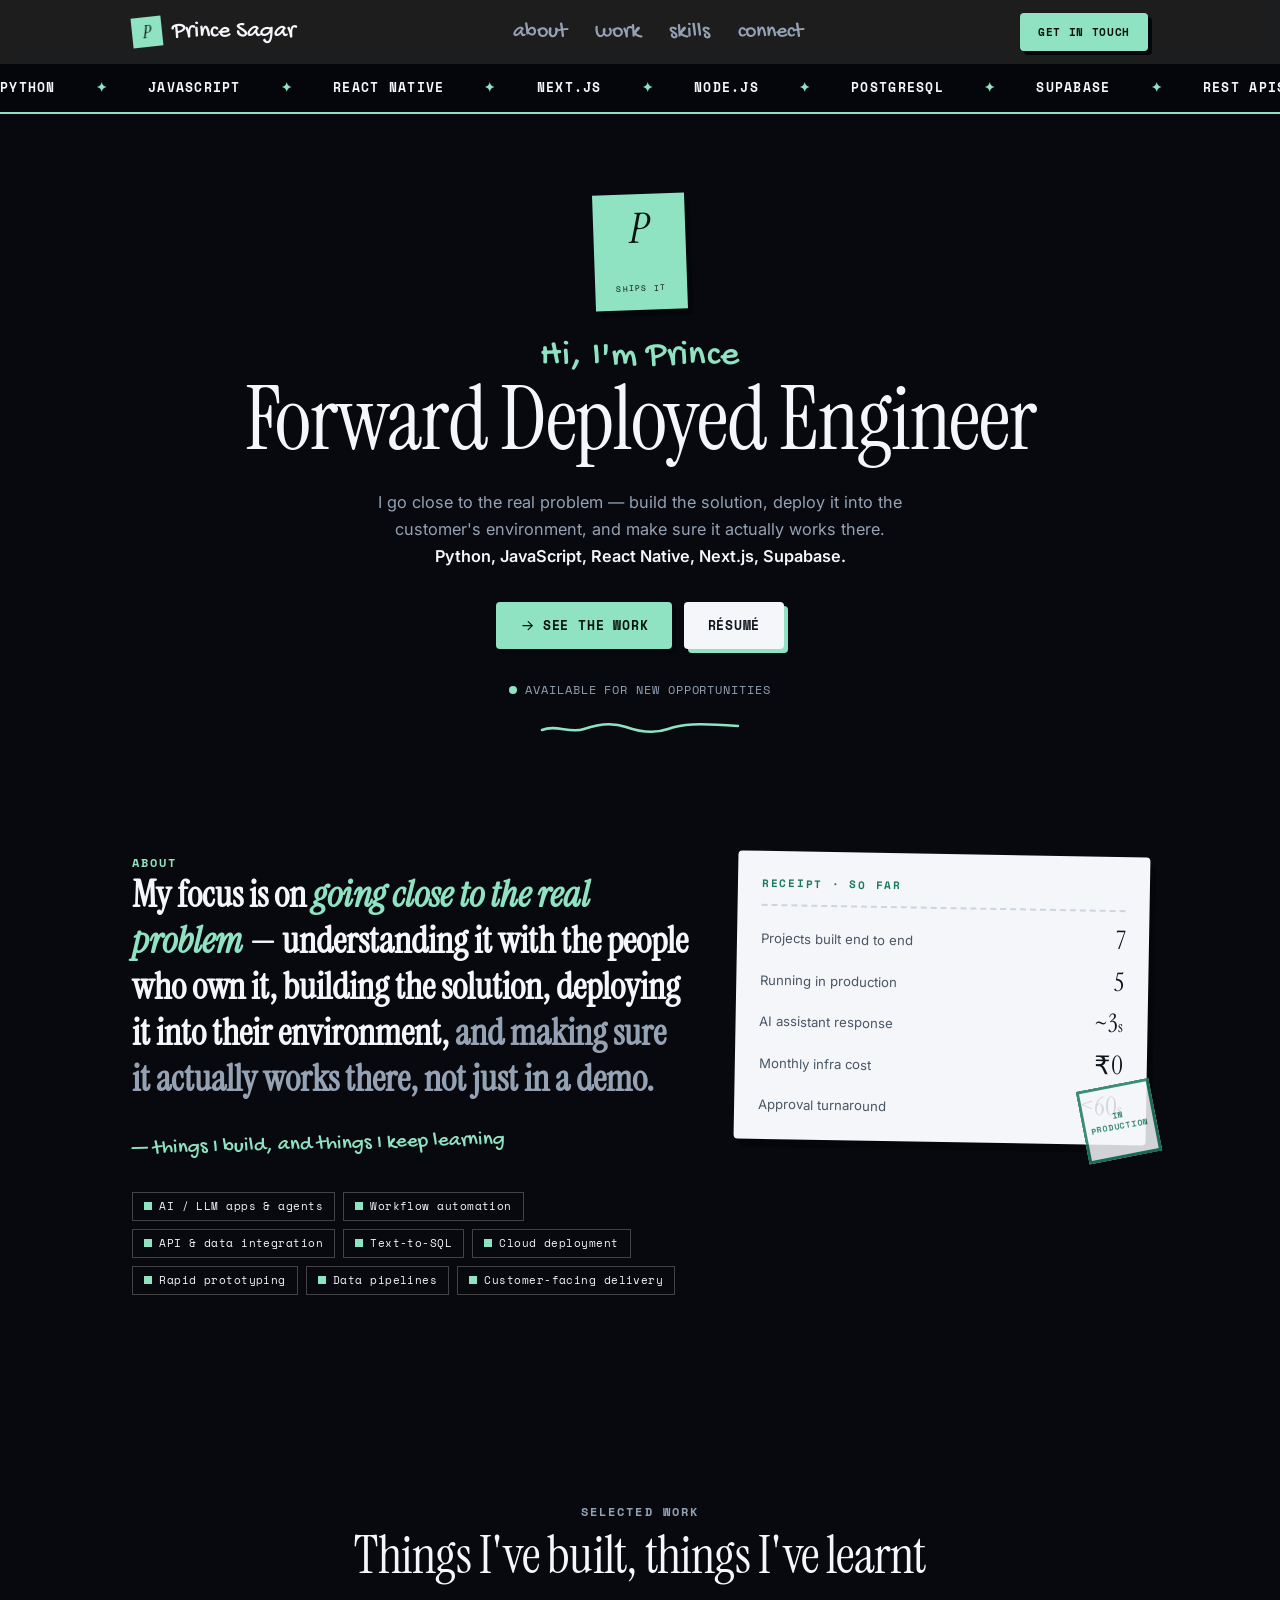
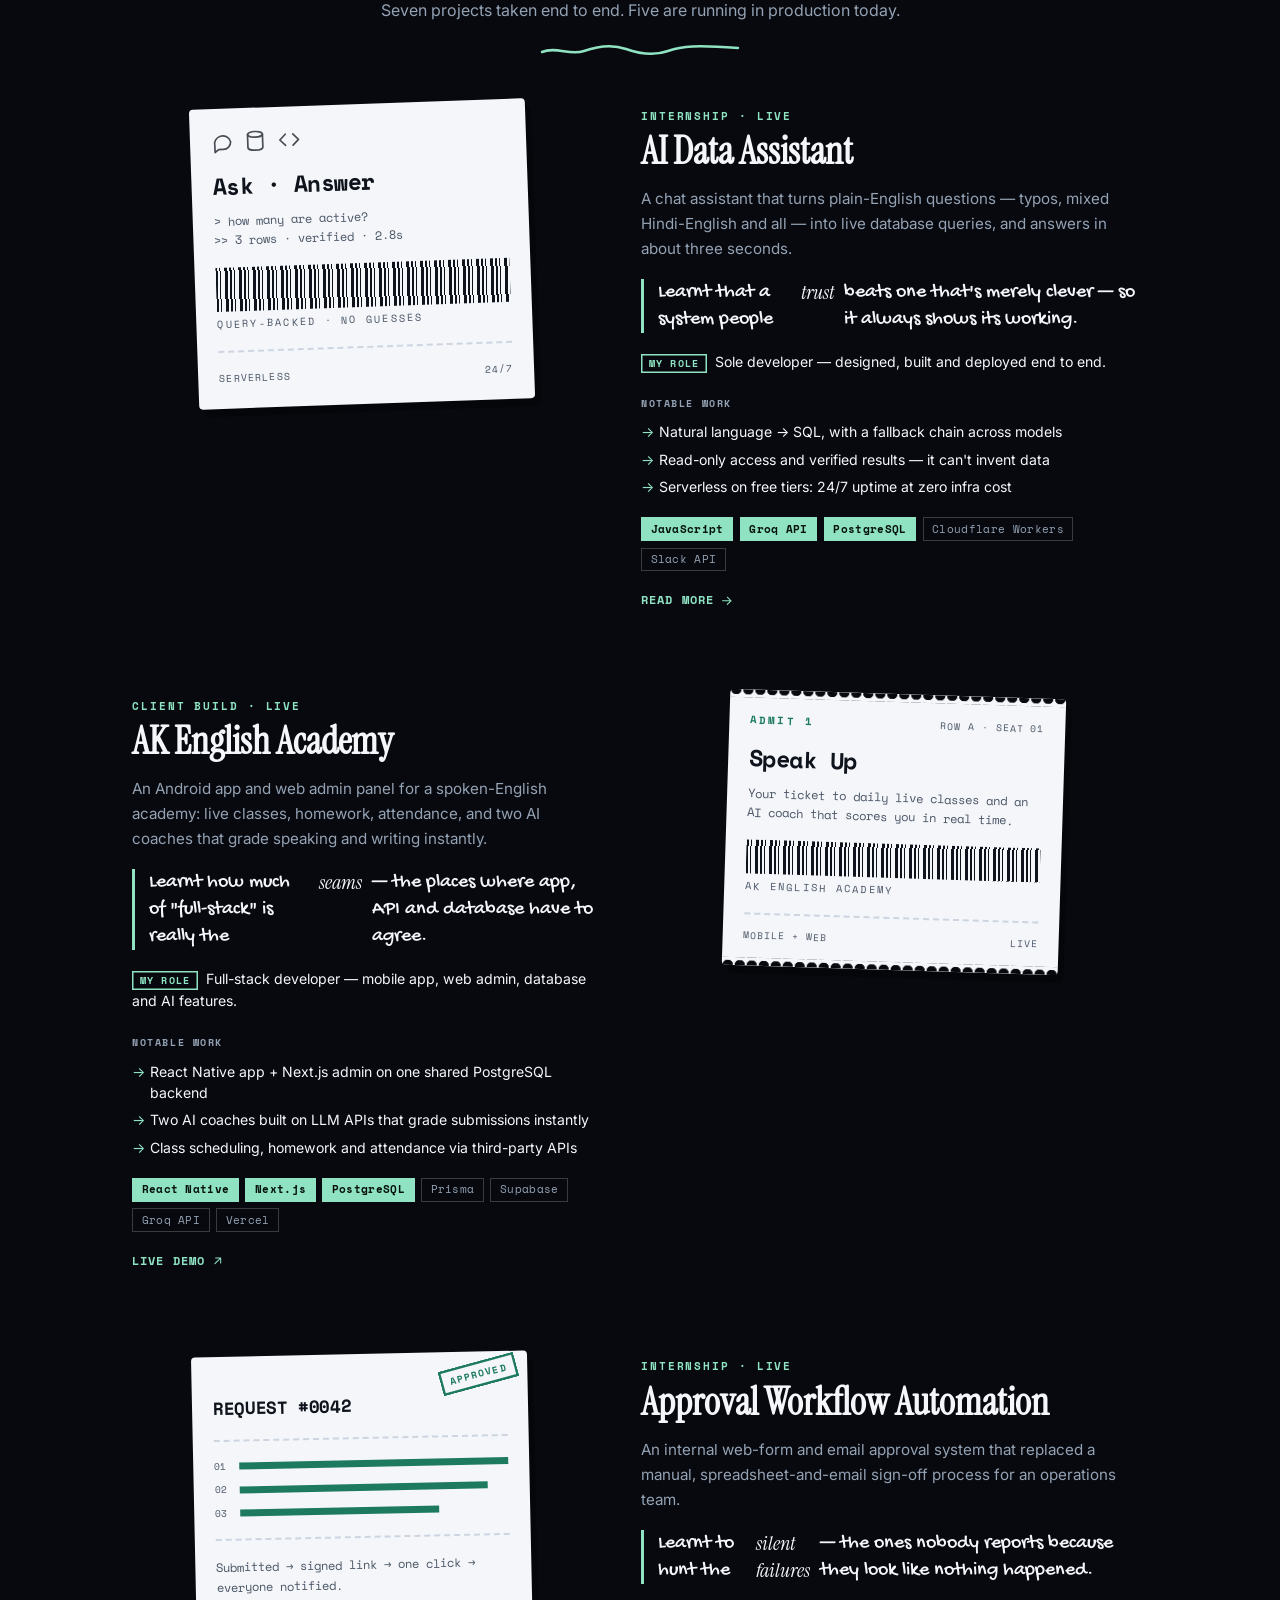
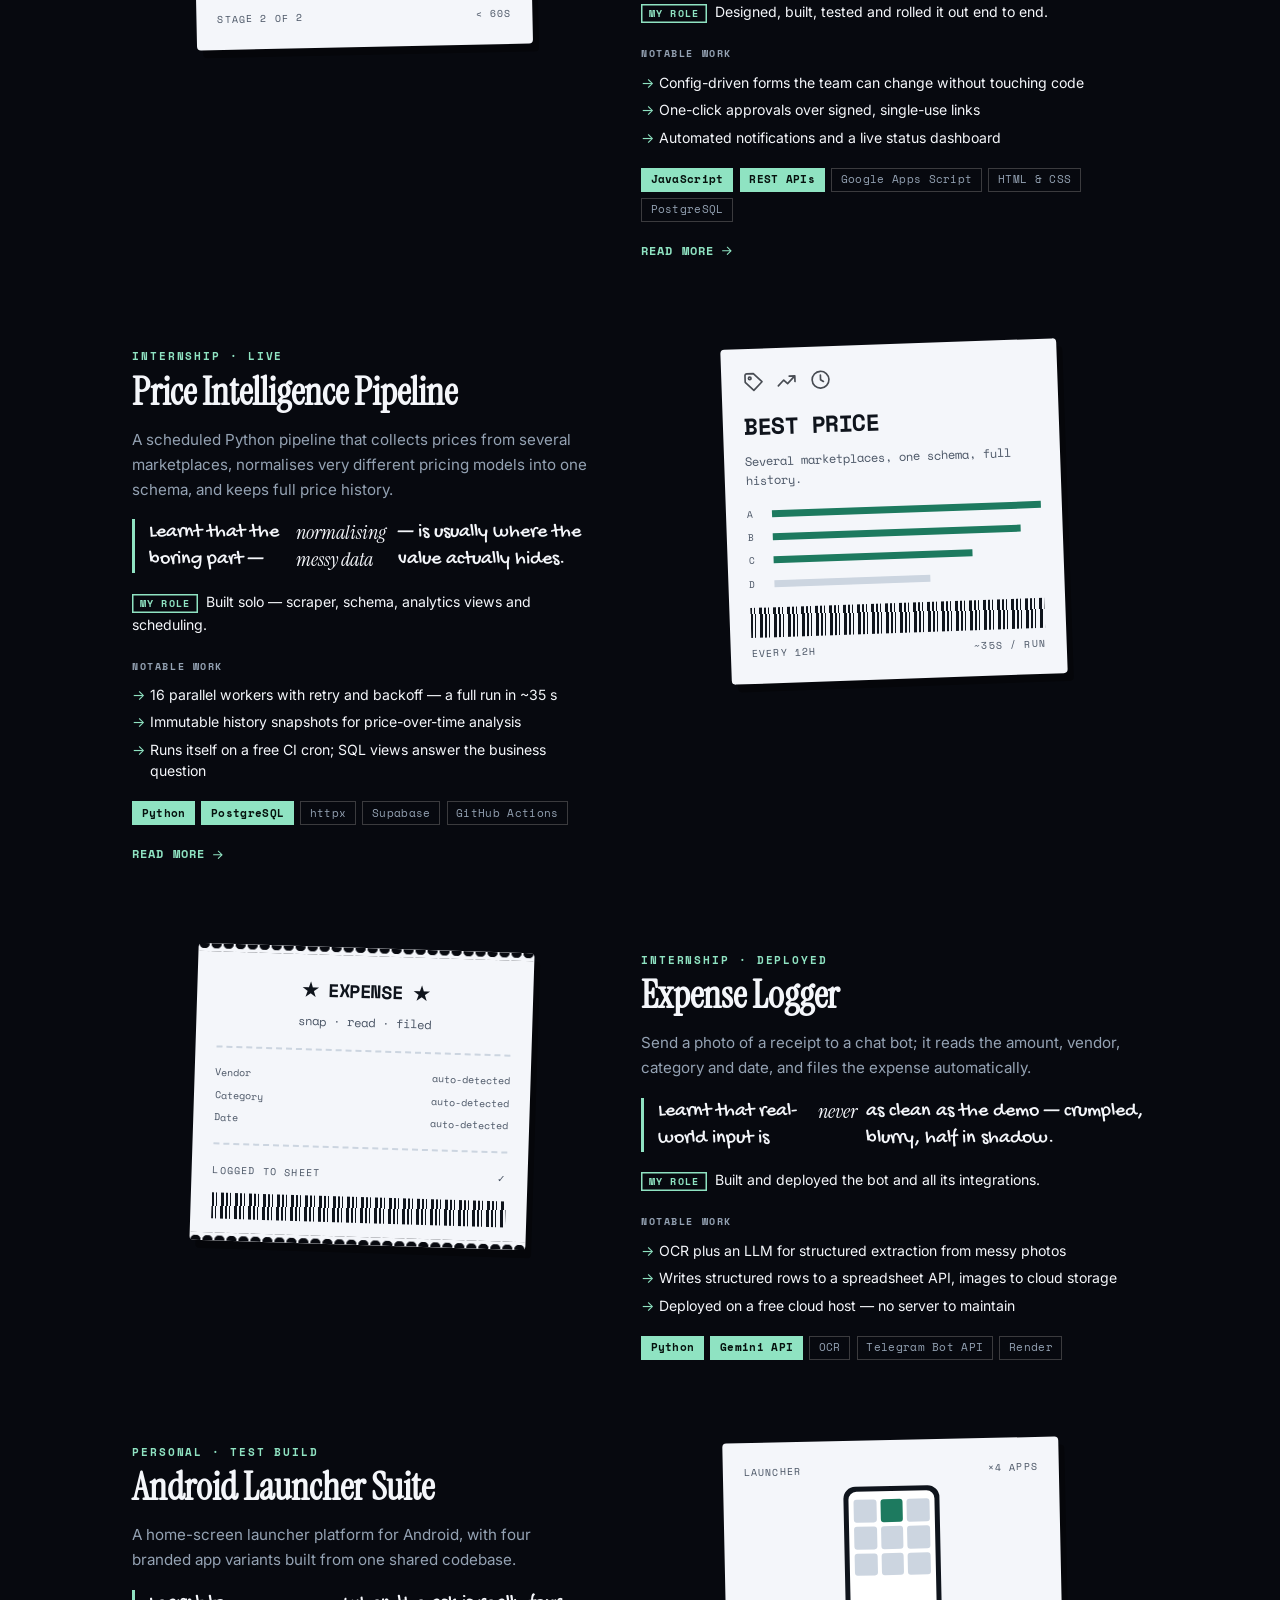
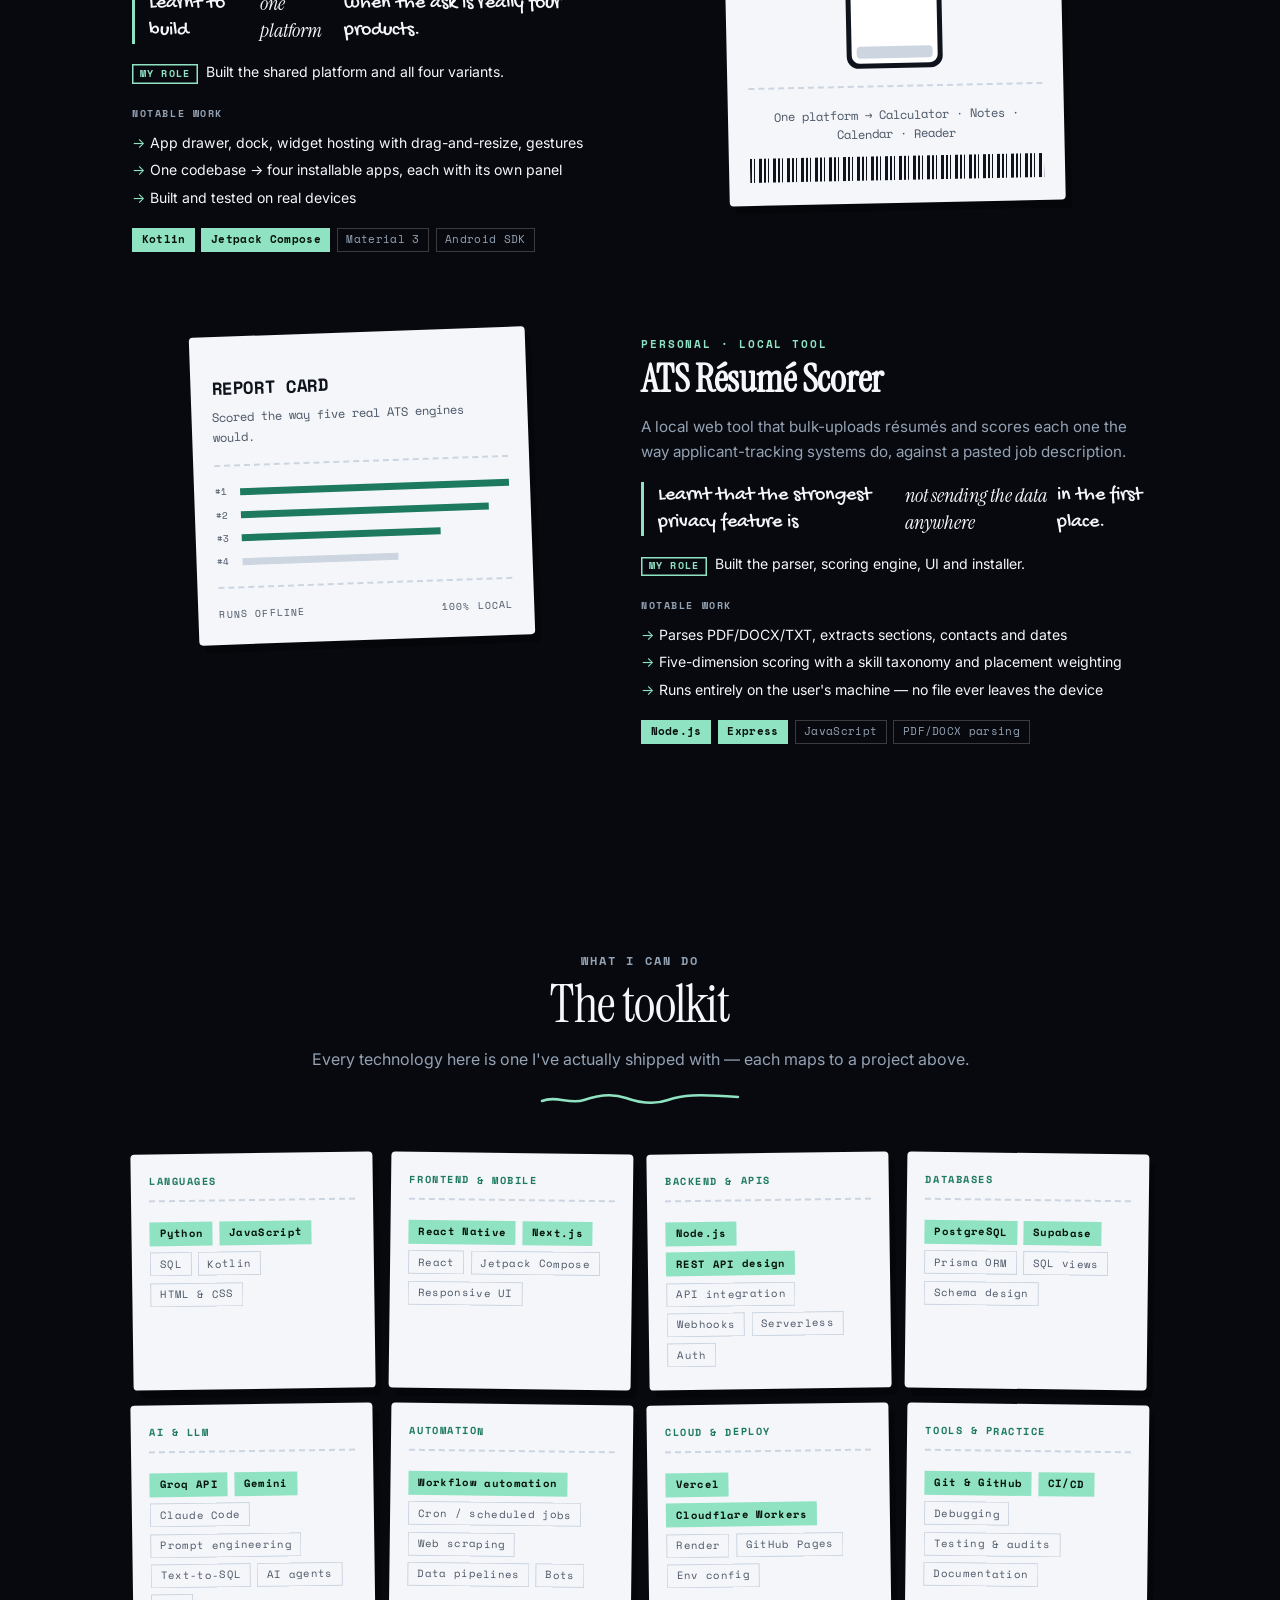
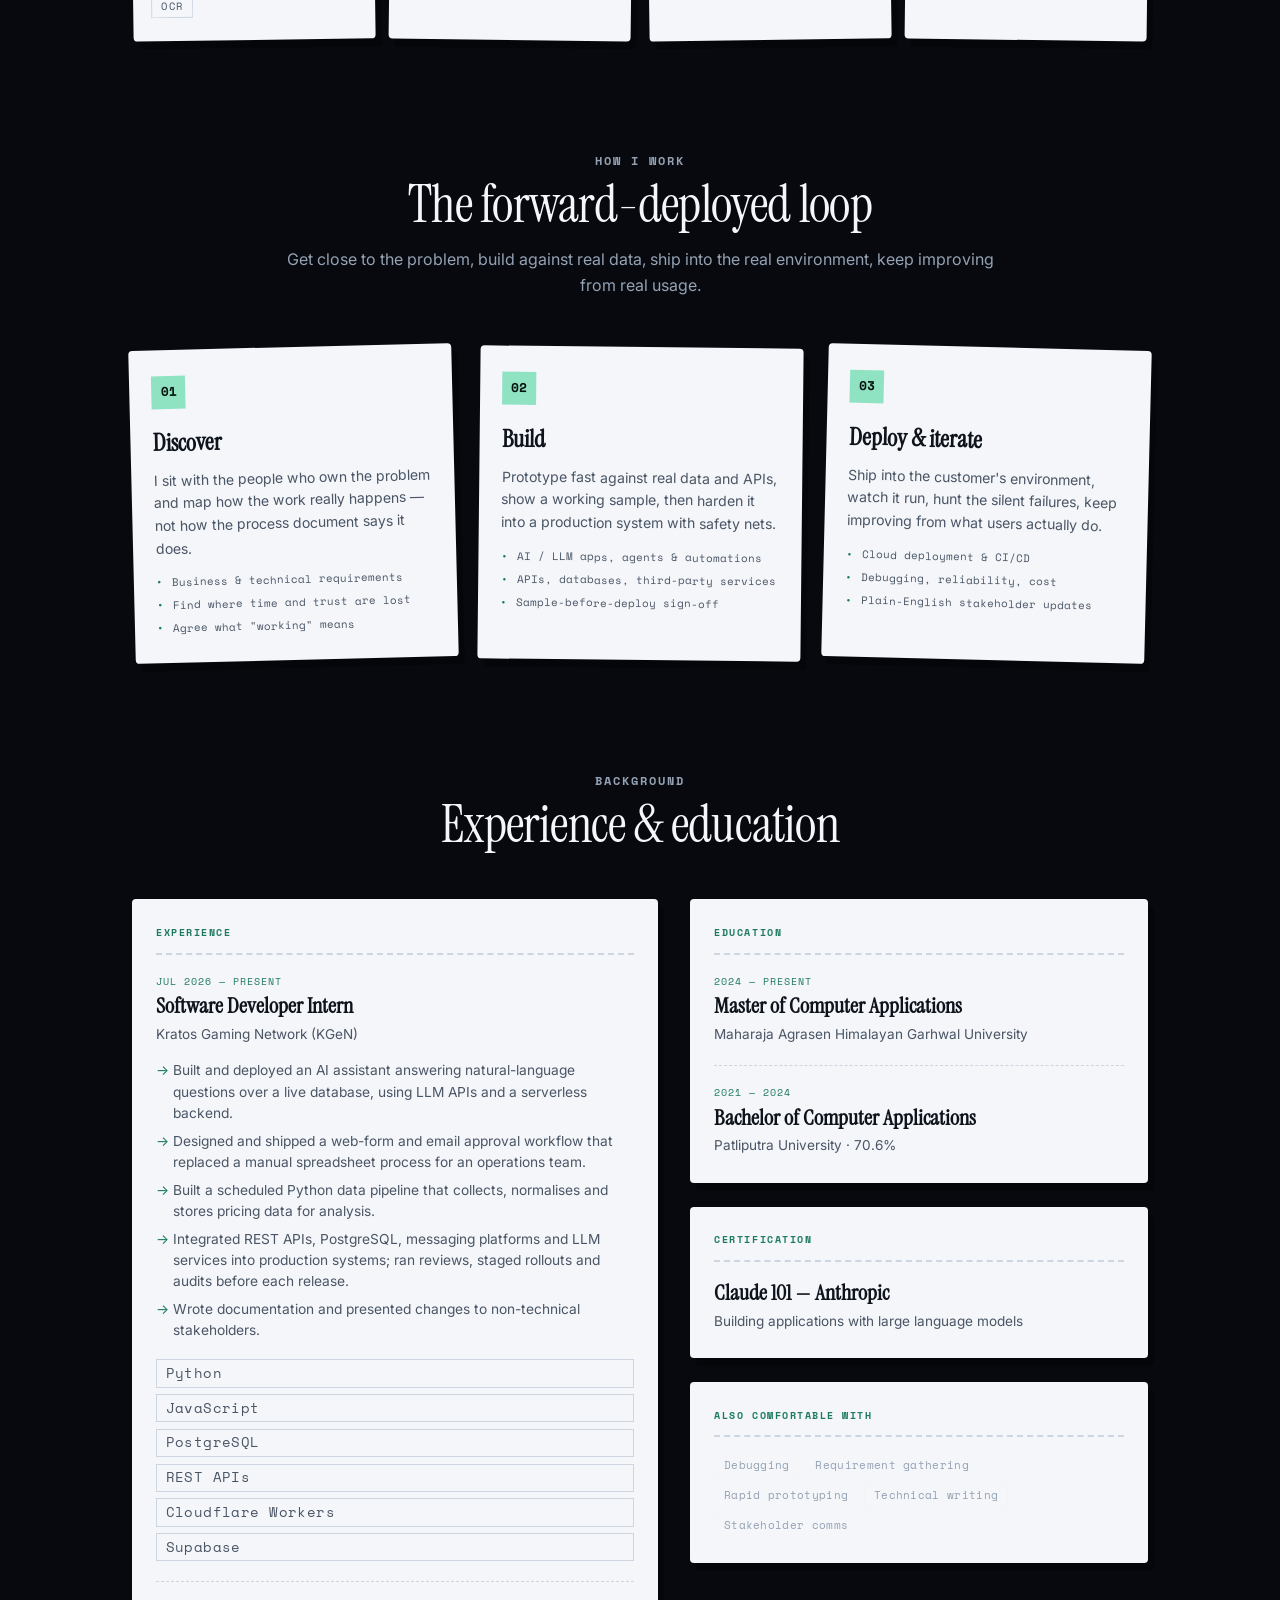
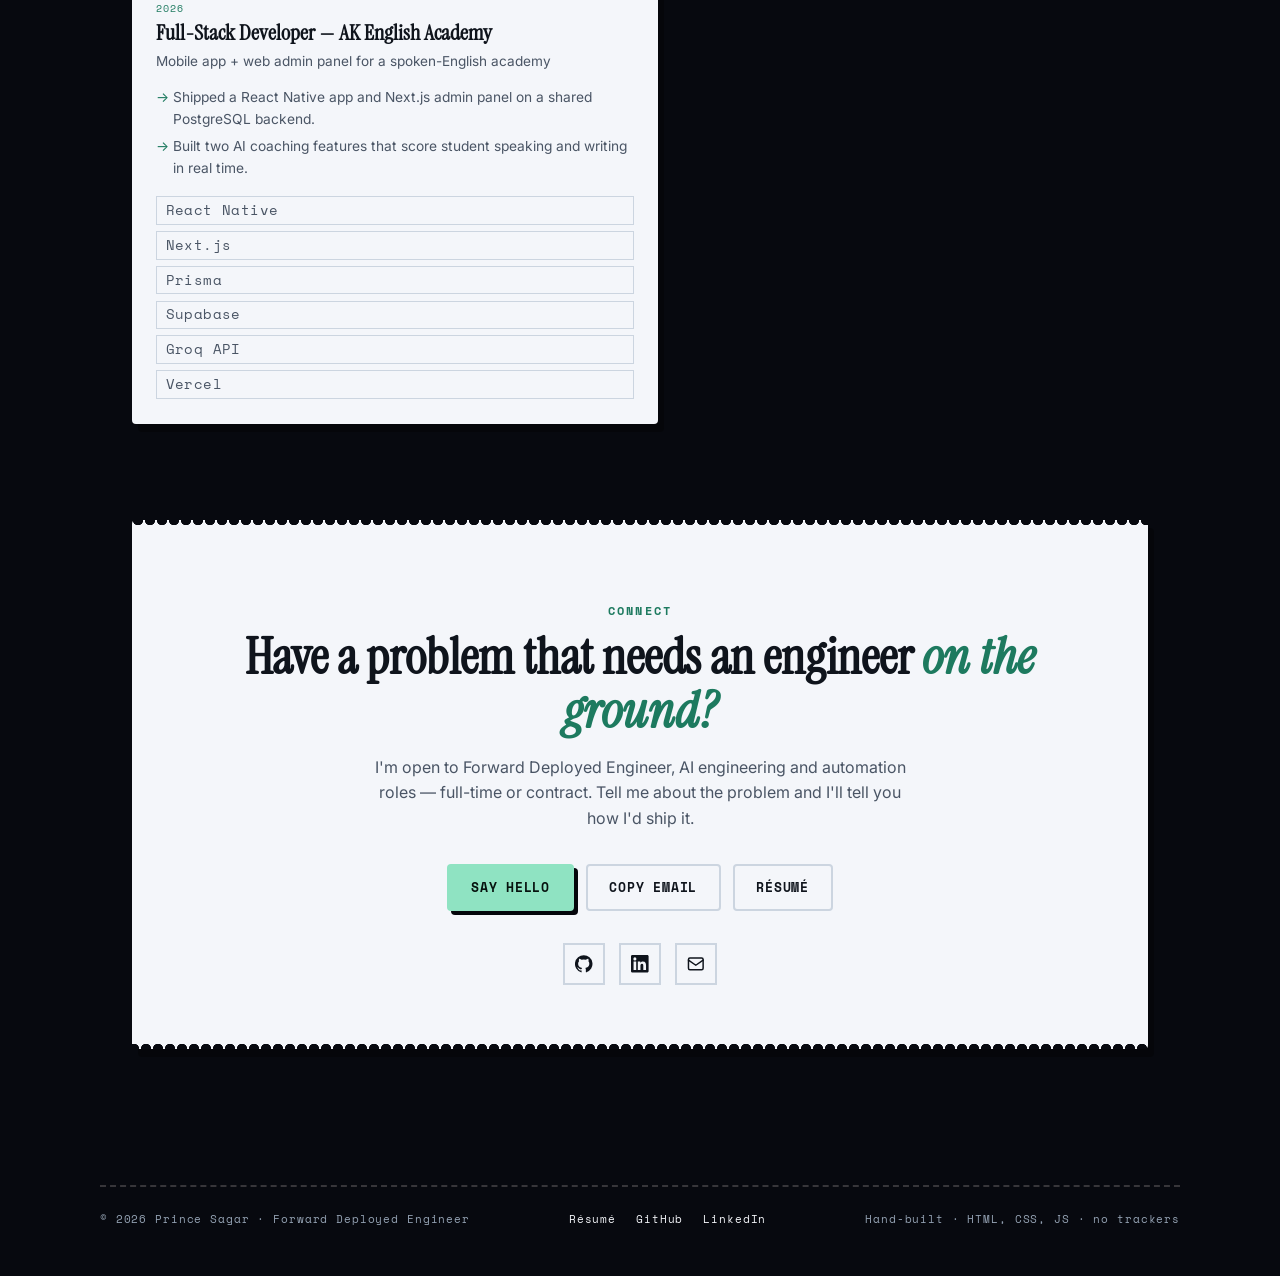
==== commit 1ce681e2: "Move the scrolling ticker to the top of the page It now sits flush under the nav, above the hero, in" ====
--- a/index.html
+++ b/index.html
@@ -16,13 +16,13 @@
   <meta property="og:image" content="https://sagarprince05.github.io/assets/og.png">
   <meta name="twitter:card" content="summary_large_image">
 
-  <link rel="icon" href="assets/favicon.svg?v=20260929c" type="image/svg+xml">
+  <link rel="icon" href="assets/favicon.svg?v=20260929d" type="image/svg+xml">
   <link rel="canonical" href="https://sagarprince05.github.io">
 
   <link rel="preconnect" href="https://fonts.googleapis.com">
   <link rel="preconnect" href="https://fonts.gstatic.com" crossorigin>
   <link href="https://fonts.googleapis.com/css2?family=Inter:wght@400;500;600;700&family=Instrument+Serif:ital@0;1&family=Space+Mono:wght@400;700&family=Gochi+Hand&display=swap" rel="stylesheet">
-  <link rel="stylesheet" href="styles.css?v=20260929c">
+  <link rel="stylesheet" href="styles.css?v=20260929d">
 
   <script type="application/ld+json">
   {
@@ -73,6 +73,14 @@
 
   <main id="content">
 
+    <!-- ============ TICKER ============ -->
+    <div class="ticker" aria-label="Tools I work with">
+      <div class="ticker-track">
+        <span>Python</span><span>JavaScript</span><span>React Native</span><span>Next.js</span><span>Node.js</span><span>PostgreSQL</span><span>Supabase</span><span>REST APIs</span><span>Groq</span><span>Gemini</span><span>Git</span><span>Vercel</span><span>Kotlin</span>
+        <span aria-hidden="true">Python</span><span aria-hidden="true">JavaScript</span><span aria-hidden="true">React Native</span><span aria-hidden="true">Next.js</span><span aria-hidden="true">Node.js</span><span aria-hidden="true">PostgreSQL</span><span aria-hidden="true">Supabase</span><span aria-hidden="true">REST APIs</span><span aria-hidden="true">Groq</span><span aria-hidden="true">Gemini</span><span aria-hidden="true">Git</span><span aria-hidden="true">Vercel</span><span aria-hidden="true">Kotlin</span>
+      </div>
+    </div>
+
     <!-- ============ HERO ============ -->
     <section class="hero container" aria-labelledby="hero-title">
       <div class="hero-seal">
@@ -94,14 +102,6 @@
       <p class="hero-note"><span class="dot" aria-hidden="true"></span>Available for new opportunities</p>
       <svg class="rule" viewBox="0 0 200 12" fill="none" aria-hidden="true"><path d="M2 8c14-6 28 4 42-1s28-7 42-2 28 7 42 2 28-6 70-3" stroke="currentColor" stroke-width="2.5" stroke-linecap="round"/></svg>
     </section>
-
-    <!-- ============ TICKER ============ -->
-    <div class="ticker" aria-label="Tools I work with">
-      <div class="ticker-track">
-        <span>Python</span><span>JavaScript</span><span>React Native</span><span>Next.js</span><span>Node.js</span><span>PostgreSQL</span><span>Supabase</span><span>REST APIs</span><span>Groq</span><span>Gemini</span><span>Git</span><span>Vercel</span><span>Kotlin</span>
-        <span aria-hidden="true">Python</span><span aria-hidden="true">JavaScript</span><span aria-hidden="true">React Native</span><span aria-hidden="true">Next.js</span><span aria-hidden="true">Node.js</span><span aria-hidden="true">PostgreSQL</span><span aria-hidden="true">Supabase</span><span aria-hidden="true">REST APIs</span><span aria-hidden="true">Groq</span><span aria-hidden="true">Gemini</span><span aria-hidden="true">Git</span><span aria-hidden="true">Vercel</span><span aria-hidden="true">Kotlin</span>
-      </div>
-    </div>
 
     <!-- ============ ABOUT ============ -->
     <section class="section container reveal" id="about" aria-labelledby="about-title">
@@ -583,6 +583,6 @@
     </div>
   </footer>
 
-  <script src="script.js?v=20260929c" defer></script>
+  <script src="script.js?v=20260929d" defer></script>
 </body>
 </html>
--- a/styles.css
+++ b/styles.css
@@ -153,8 +153,8 @@
 .rule { display: block; width: 100%; max-width: 14rem; height: 12px; margin: 1.25rem auto 0; color: var(--accent); }
 
 /* ---------- Hero ---------- */
-.hero { padding: 3rem 0 1rem; text-align: center; position: relative; z-index: 2; }
-@media (min-width: 768px) { .hero { padding: 4.5rem 0 1.5rem; } }
+.hero { padding: 3.5rem 0 1rem; text-align: center; position: relative; z-index: 2; }
+@media (min-width: 768px) { .hero { padding: 5rem 0 1.5rem; } }
 
 .hero-seal {
   width: 92px; height: 116px; margin: 0 auto 1.75rem;
@@ -185,8 +185,8 @@
 
 /* ---------- Ticker ---------- */
 .ticker {
-  overflow: hidden; padding: 1rem 0; position: relative; z-index: 2;
-  border-top: 2px solid var(--accent); border-bottom: 2px solid var(--accent);
+  overflow: hidden; padding: 0.85rem 0; position: relative; z-index: 2;
+  border-bottom: 2px solid var(--accent);
   background: var(--bg-deep);
 }
 .ticker-track { display: flex; gap: 2.5rem; width: max-content; animation: tick 40s linear infinite; }
